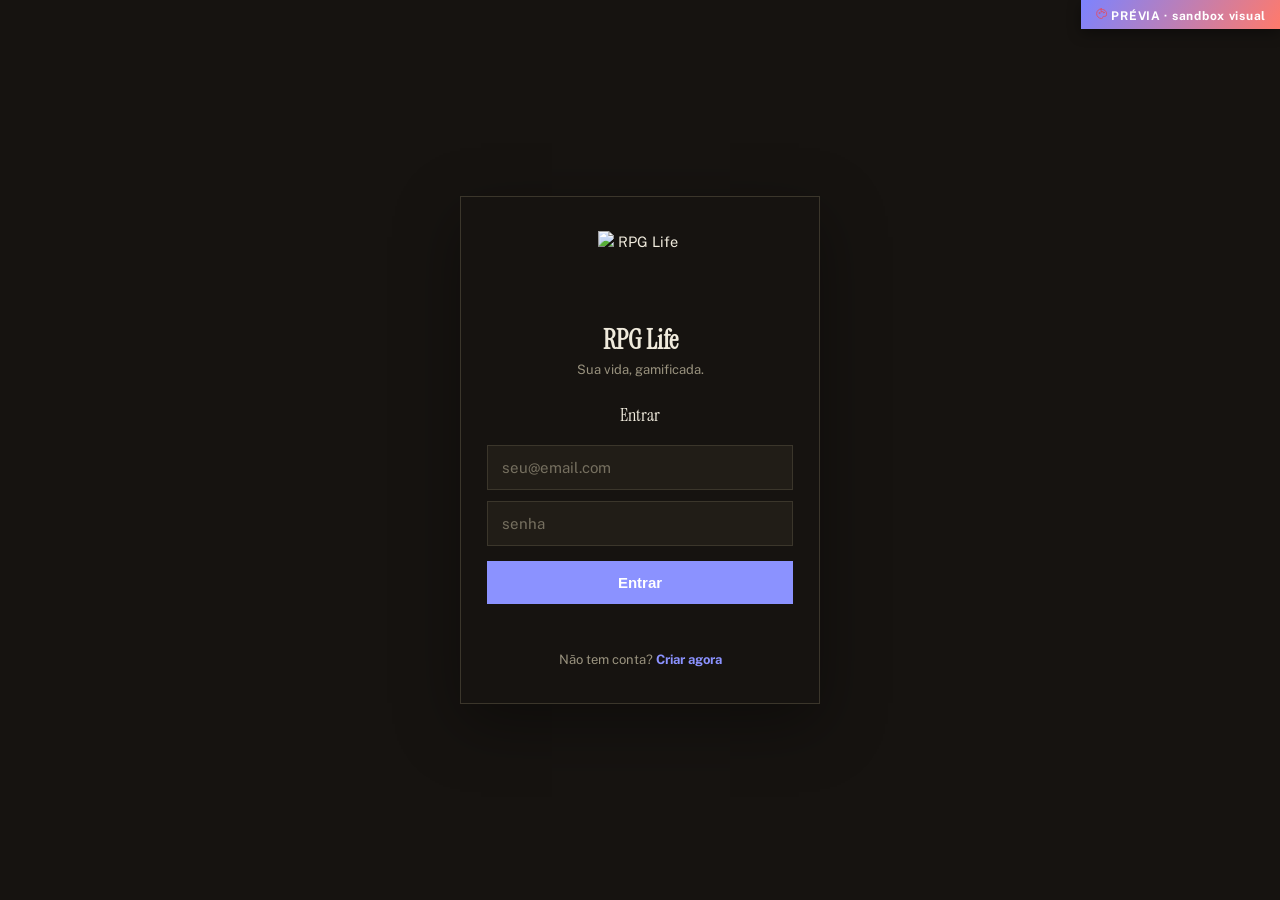
==== preview/index.html @ 913b71b0 "Logo: tela de login usa a logo da montanha; favicon transparente (sem quadrado fora do círculo); íco" ====
<!DOCTYPE html>
<html lang="pt-BR">
<head>
  <meta charset="UTF-8">
  <meta name="viewport" content="width=device-width, initial-scale=1.0, viewport-fit=cover">
  <title>RPG Life</title>
  <!-- PWA / instalável como app -->
  <link rel="manifest" href="manifest.json">
  <meta name="theme-color" content="#0A0F1C">
  <link rel="icon" type="image/png" href="icons/logo-circle.png?v=8">
  <link rel="apple-touch-icon" href="icons/icon-180.png?v=8">
  <meta name="apple-mobile-web-app-capable" content="yes">
  <meta name="mobile-web-app-capable" content="yes">
  <meta name="apple-mobile-web-app-status-bar-style" content="black-translucent">
  <meta name="apple-mobile-web-app-title" content="RPG Life">
  <!-- Google Identity Services (login p/ Google Calendar) -->
  <script src="https://accounts.google.com/gsi/client" async defer></script>
    <link rel="preconnect" href="https://fonts.googleapis.com">
  <link rel="preconnect" href="https://fonts.gstatic.com" crossorigin>
  <link href="https://fonts.googleapis.com/css2?family=Sora:wght@400;500;600;700;800&family=Public+Sans:wght@400;500;600;700;800&family=Space+Mono:wght@400;700&display=swap" rel="stylesheet">
  <script>try{var t=localStorage.getItem('rpg_theme');if(t!=='light')document.documentElement.setAttribute('data-theme','dark');}catch(e){document.documentElement.setAttribute('data-theme','dark');}</script>
  <style>
/* ============================================================
   RPG LIFE — visual system (CSS-only refresh, brand palette)
   Navy 1A2744 · Blue 42B2DD · Pink D95273 · Off-white F5F1E8
   ============================================================ */
:root {
  --bg: #F5F5FB;
  --surface: #FFFFFF;
  --surface2: #EEEFF7;
  --border: #E3E4EF;
  --border-soft: #EDEEF6;

  --primary: #6C63FF;
  --primary-l: #9089FF;
  --primary-d: #514BC4;
  --gold: #FF6F5E;
  --pink: #FF6F5E;
  --pink-l: #FF9184;
  --green: #12A98A;
  --red: #E5533F;
  --orange: #F0913E;
  --blue: #3AAEE0;

  --text: #1A1B29;
  --text-2: #1A1B2980;
  --muted: #7A7E92;
  --navy: #1A1B29;

  --sidebar-w: 232px;

  --r-sm: 12px;
  --r: 18px;
  --r-lg: 26px;
  --shadow-sm: 0 1px 2px rgba(20,22,45,.05), 0 2px 8px rgba(20,22,45,.06);
  --shadow-md: 0 10px 30px rgba(20,22,45,.10);
  --shadow-lg: 0 24px 60px rgba(20,22,45,.16);
  --ring: 0 0 0 3px rgba(108,99,255,.24);

  --grad-brand: linear-gradient(120deg, #7C83FF, #FF7A6B);
  --font-display: 'Sora', 'Segoe UI', sans-serif;
  --font-body: 'Public Sans', 'Segoe UI', system-ui, sans-serif;
  --font-mono: 'Space Mono', ui-monospace, monospace;
}

html[data-theme="dark"] {
  --bg: #0B0D14 !important;
  --surface: #13151F;
  --surface2: #1B1E2B;
  --border: #272B3A;
  --border-soft: #20232F;

  --primary: #7C83FF !important;
  --primary-l: #A2A7FF !important;
  --primary-d: #5B62E0;
  --gold: #FF7A6B !important;
  --pink: #FF7A6B;
  --pink-l: #FF9A8E;
  --green: #34D8B4;
  --red: #FF6B6B;
  --orange: #FFB454;
  --blue: #56C2F5;

  --text: #EAECF3;
  --muted: #8A90A6;
  --navy: #EAECF3;

  --shadow-sm: 0 1px 2px rgba(0,0,0,.4), 0 2px 8px rgba(0,0,0,.35);
  --shadow-md: 0 10px 30px rgba(0,0,0,.45);
  --shadow-lg: 0 24px 60px rgba(0,0,0,.6);
  --ring: 0 0 0 3px rgba(124,131,255,.35);
}

* { box-sizing: border-box; margin: 0; padding: 0; }

body {
  font-family: var(--font-body);
  background: var(--bg);
  color: var(--text);
  height: 100vh;
  overflow: hidden;
  font-size: 14px;
  line-height: 1.5;
  -webkit-font-smoothing: antialiased;
  text-rendering: optimizeLegibility;
  transition: background .3s ease, color .3s ease;
}

#app { display: flex; height: 100vh; }

h1,h2,h3,h4 { font-family: var(--font-display); letter-spacing: -.01em; }

/* ================= SIDEBAR ================= */
#sidebar {
  width: var(--sidebar-w);
  background: var(--surface);
  border-right: 1px solid var(--border);
  display: flex;
  flex-direction: column;
  flex-shrink: 0;
  overflow-y: auto;
  padding-top: 6px;
}

.nav-list { list-style: none; padding: 10px; flex: 1; }
.nav-list li {
  display: flex; align-items: center; gap: 11px;
  padding: 10px 13px;
  border-radius: var(--r-sm);
  cursor: pointer;
  font-size: 14px; font-weight: 500;
  color: var(--muted);
  transition: background .16s ease, color .16s ease, transform .16s ease;
  margin-bottom: 2px;
  position: relative;
}
.nav-list li span { font-size: 16px; width: 20px; text-align: center; filter: saturate(1.05); }
.nav-list li span svg { width: 19px; height: 19px; display: block; margin: 0 auto; }
.nav-list li:hover { background: var(--surface2); color: var(--text); transform: translateX(2px); }
.nav-list li.active {
  background: var(--navy); color: #F5F1E8; font-weight: 600;
  box-shadow: var(--shadow-sm);
}
html[data-theme="dark"] .nav-list li.active { background: linear-gradient(120deg, rgba(82,190,230,.22), rgba(232,106,140,.18)); color: #fff; }
.nav-list li.active::before {
  content: ''; position: absolute; left: -10px; top: 50%; transform: translateY(-50%);
  width: 3px; height: 20px; border-radius: 0 3px 3px 0; background: var(--primary);
}

.sidebar-footer { padding: 12px; display: flex; flex-direction: column; gap: 6px; }
.sidebar-footer button {
  width: 100%; padding: 10px;
  background: var(--surface2); border: 1px solid var(--border);
  border-radius: var(--r-sm); color: var(--muted);
  cursor: pointer; font-size: 13px; font-weight: 500; font-family: var(--font-body);
  transition: all .16s ease;
}
.sidebar-footer button:hover { color: var(--text); border-color: var(--primary); background: var(--surface); }
#btn-reset { margin-top: 0; }
#btn-reset:hover { color: var(--red); border-color: var(--red); }

/* ================= MAIN ================= */
#main-content { flex: 1; overflow-y: auto; padding: 30px 34px; }
@media (min-width: 1500px){ #main-content{ padding: 34px 48px; } }

.section { display: none; }
.section.active { display: block; animation: sectionIn .34s cubic-bezier(.22,1,.36,1); }
@keyframes sectionIn { from { opacity: 0; transform: translateY(10px); } to { opacity: 1; transform: none; } }

/* ================= CARDS ================= */
.card {
  background: var(--surface);
  border: 1px solid var(--border);
  border-radius: var(--r-lg);
  padding: 22px;
  margin-bottom: 16px;
  box-shadow: var(--shadow-sm);
}
.card-title {
  font-family: var(--font-mono);
  font-size: 11px; font-weight: 700;
  color: var(--muted);
  text-transform: uppercase; letter-spacing: .12em;
  margin-bottom: 14px;
}

/* ================= GRIDS ================= */
.grid-2 { display: grid; grid-template-columns: 1fr 1fr; gap: 16px; }
.grid-3 { display: grid; grid-template-columns: repeat(3,1fr); gap: 16px; }

.tier-road { display:flex; gap:10px; overflow-x:auto; padding-bottom:6px; }
.tier-node { flex:1; min-width:96px; text-align:center; padding:14px 8px; border-radius:16px; border:1.5px solid var(--border); background:var(--surface2); transition:all .2s ease; }
.tier-node.current { border-color:var(--pink); background:linear-gradient(180deg,var(--surface),rgba(217,82,115,.08)); box-shadow:0 6px 18px rgba(217,82,115,.2); transform: translateY(-2px); }
.tier-node.locked { opacity:.55; }
.tier-av { position:relative; display:flex; justify-content:center; }
.tier-node.locked .tier-av svg { filter:grayscale(.7) brightness(.96); }
.tier-lock { position:absolute; inset:0; display:flex; align-items:center; justify-content:center; font-size:20px; }
.tier-nm { font-family:var(--font-display); font-weight:700; font-size:12px; color:var(--navy); margin-top:5px; }
.tier-lv { font-size:11px; color:var(--muted); margin-top:2px; }
.tier-node.current .tier-lv { color:var(--pink); font-weight:700; }

.dash-today { display:grid; grid-template-columns:repeat(3,1fr); gap:16px; }
.dash-day-card { margin:0; display:flex; flex-direction:column; }
.dash-day-head { display:flex; align-items:center; justify-content:space-between; font-family:var(--font-display); font-weight:700; font-size:14px; color:var(--navy); margin-bottom:12px; }
.dash-day-head .btn { padding:3px 9px; font-size:11px; }
.dash-line { display:flex; align-items:center; gap:9px; padding:9px 11px; border-radius:var(--r-sm); background:var(--surface2); margin-bottom:6px; font-size:13px; transition: background .15s ease, transform .12s ease; }
.dash-line:hover { transform: translateX(2px); }
.dash-line-time { font-family:var(--font-mono); font-size:11px; font-weight:700; color:var(--primary); min-width:38px; }
.dash-line-name { flex:1; color:var(--text); overflow:hidden; text-overflow:ellipsis; white-space:nowrap; }
.dash-line-val { font-family:var(--font-mono); font-weight:700; color:var(--red); font-size:12px; }
.dash-chk { cursor:pointer; }
.dash-chk.done .dash-line-name { text-decoration:line-through; color:var(--muted); }
.dash-chk-box { width:18px; height:18px; border-radius:6px; border:2px solid var(--border); flex-shrink:0; display:flex; align-items:center; justify-content:center; font-size:10px; color:#fff; transition: all .16s ease; }
.dash-chk.done .dash-chk-box { background:var(--green); border-color:var(--green); }
.dash-empty { color:var(--muted); font-size:12px; padding:8px 4px; }

/* ================= BUTTONS ================= */
.btn {
  padding: 9px 17px; border-radius: var(--r-sm); border: none; cursor: pointer;
  font-size: 14px; font-weight: 600; font-family: var(--font-body);
  white-space: nowrap;
  transition: transform .12s ease, box-shadow .16s ease, background .16s ease, filter .16s ease;
}
.section-header h1 { line-height: 1.15; }
.section-header > *:last-child { flex-shrink: 0; }
.btn:active { transform: translateY(1px) scale(.985); }
.btn-primary { background: var(--primary); color: #fff; box-shadow: 0 4px 12px rgba(66,178,221,.28); }
.btn-primary:hover { background: var(--primary-d); box-shadow: 0 6px 16px rgba(66,178,221,.36); }
.btn-gold { background: var(--pink); color: #fff; box-shadow: 0 4px 12px rgba(217,82,115,.28); }
.btn-gold:hover { filter: brightness(1.05); }
.btn-sm { padding: 6px 11px; font-size: 12px; }
.btn-ghost { background: transparent; border: 1px solid var(--border); color: var(--text); }
.btn-ghost:hover { border-color: var(--primary); color: var(--primary); background: var(--surface2); }

/* ================= INPUTS ================= */
input, textarea, select {
  background: var(--surface2); border: 1px solid var(--border); border-radius: var(--r-sm);
  color: var(--text); padding: 9px 13px; font-size: 14px; font-family: var(--font-body);
  outline: none; transition: border-color .16s ease, box-shadow .16s ease, background .16s ease; width: 100%;
}
input:focus, textarea:focus, select:focus { border-color: var(--primary); box-shadow: var(--ring); background: var(--surface); }
input::placeholder, textarea::placeholder { color: var(--muted); opacity: .7; }
textarea { resize: vertical; min-height: 80px; line-height: 1.6; }
label { font-size: 13px; color: var(--muted); display: block; margin-bottom: 5px; font-weight: 500; }
.form-group { margin-bottom: 15px; }
.form-row { display: flex; gap: 10px; }
.form-row > * { flex: 1; }

/* ================= MODAL ================= */
#modal-overlay { position: fixed; inset: 0; background: rgba(16,24,40,.55); backdrop-filter: blur(4px); display: flex; align-items: center; justify-content: center; z-index: 100; animation: fadeIn .18s ease; }
@keyframes fadeIn { from { opacity: 0; } to { opacity: 1; } }
#modal-overlay.hidden { display: none; }
#modal-box {
  background: var(--surface); border: 1px solid var(--border); border-radius: 20px;
  padding: 30px; min-width: 420px; max-width: 620px; width: 90%; max-height: 85vh;
  overflow-y: auto; position: relative; box-shadow: var(--shadow-lg);
  animation: modalIn .26s cubic-bezier(.22,1,.36,1);
}
@keyframes modalIn { from { opacity: 0; transform: translateY(14px) scale(.98); } to { opacity: 1; transform: none; } }
.modal-close { position: absolute; top: 16px; right: 16px; background: var(--surface2); border: none; color: var(--muted); width: 30px; height: 30px; border-radius: 50%; cursor: pointer; font-size: 14px; transition: all .16s ease; }
.modal-close:hover { color: var(--text); background: var(--border); }
.modal-title { font-family: var(--font-display); font-size: 19px; font-weight: 800; margin-bottom: 20px; }
.ev-title-input { font-size: 20px !important; font-weight: 700; padding: 8px 4px !important; border: none !important; border-bottom: 2px solid var(--border) !important; border-radius: 0 !important; background: transparent !important; box-shadow: none !important; }
.ev-title-input:focus { border-bottom-color: var(--primary) !important; outline: none; }
.ev-check { display: flex; align-items: center; gap: 8px; font-size: 14px; color: var(--text); margin: 4px 0 14px; cursor: pointer; }
.ev-check input { width: 16px; height: 16px; cursor: pointer; }

/* ================= BADGES ================= */
.badge { display: inline-block; padding: 3px 9px; border-radius: 100px; font-size: 11px; font-weight: 700; letter-spacing: .01em; }
.chip { padding: 5px 12px; border-radius: 100px; font-size: 12px; font-weight: 600; border: 1px solid var(--border); background: var(--surface); color: var(--muted); cursor: pointer; transition: all .12s; }
.chip:hover { border-color: var(--primary); color: var(--text); }
.chip-on { background: var(--primary); border-color: var(--primary); color: #fff; }
.badge-purple { background: rgba(66,178,221,.16); color: var(--primary-d); }
.badge-gold { background: rgba(217,82,115,.16); color: var(--pink); }
.badge-green { background: rgba(30,158,115,.16); color: var(--green); }
.badge-red { background: rgba(219,86,72,.16); color: var(--red); }
.badge-blue { background: rgba(66,178,221,.16); color: var(--primary-d); }
.badge-pink { background: rgba(217,82,115,.16); color: var(--pink); }
.badge-orange { background: rgba(224,138,60,.18); color: var(--orange); }

/* ================= TOAST / LEVEL UP ================= */
#xp-toast { position: fixed; bottom: 24px; right: 24px; background: var(--navy); border: 1px solid var(--pink); border-radius: 12px; padding: 13px 20px; color: #F5F1E8; font-family: var(--font-mono); font-weight: 700; font-size: 15px; z-index: 200; box-shadow: var(--shadow-lg); animation: slideIn .32s cubic-bezier(.22,1,.36,1); }
#xp-toast.hidden { display: none; }
@keyframes slideIn { from { transform: translateX(60px); opacity: 0; } to { transform: none; opacity: 1; } }

#levelup-overlay { position: fixed; inset: 0; background: rgba(16,24,40,.8); backdrop-filter: blur(6px); display: flex; align-items: center; justify-content: center; z-index: 300; animation: fadeIn .2s ease; }
#levelup-overlay.hidden { display: none; }
.levelup-card { text-align: center; padding: 46px; background: linear-gradient(150deg, var(--surface), rgba(217,82,115,.1)); border: 2px solid var(--pink); border-radius: 24px; box-shadow: var(--shadow-lg); animation: modalIn .3s cubic-bezier(.22,1,.36,1); }
.levelup-emoji { font-size: 64px; margin-bottom: 12px; animation: pulse 1s infinite; }
.levelup-title { font-family: var(--font-display); font-size: 34px; font-weight: 900; color: var(--pink); letter-spacing: .08em; }
#levelup-msg { color: var(--muted); margin: 12px 0 26px; }
.levelup-card button { padding: 11px 22px; border-radius: var(--r-sm); border: none; background: var(--navy); color: #F5F1E8; font-weight: 700; font-family: var(--font-body); cursor: pointer; font-size: 14px; transition: transform .12s ease; }
.levelup-card button:active { transform: scale(.97); }
@keyframes pulse { 0%,100% { transform: scale(1); } 50% { transform: scale(1.1); } }

/* ================= SECTION HEADER / EMPTY / MISC ================= */
.section-header { display: flex; align-items: center; justify-content: space-between; margin-bottom: 22px; gap: 12px; }
.section-header h1 { font-family: var(--font-display); font-size: 24px; font-weight: 800; }
.section-header h1 span { margin-right: 8px; }

.empty-state { text-align: center; padding: 48px 20px; color: var(--muted); }
.empty-state .empty-icon { font-size: 42px; margin-bottom: 12px; opacity: .8; }

::-webkit-scrollbar { width: 0 !important; height: 0 !important; background: transparent; }
::-webkit-scrollbar-thumb { background: transparent; }
* { scrollbar-width: none; -ms-overflow-style: none; }

.tag { display: inline-block; padding: 3px 9px; background: var(--surface2); border: 1px solid var(--border); border-radius: 100px; font-size: 11px; color: var(--muted); cursor: pointer; margin: 2px; transition: all .15s ease; }
.tag:hover { border-color: var(--primary); color: var(--primary); }

.dot { width: 8px; height: 8px; border-radius: 50%; display: inline-block; }
.dot-high { background: var(--red); }
.dot-med  { background: var(--orange); }
.dot-low  { background: var(--green); }

.page-title { font-family: var(--font-display); font-size: 26px; font-weight: 900; background: var(--grad-brand); -webkit-background-clip: text; background-clip: text; -webkit-text-fill-color: transparent; margin-bottom: 6px; letter-spacing: -.02em; }
.page-subtitle { color: var(--muted); font-size: 14px; margin-bottom: 26px; }

/* ================= CHARACTER — SIDEBAR MINI ================= */
#char-mini { padding: 18px 14px; border-bottom: 1px solid var(--border); }
.char-avatar { width: 56px; height: 56px; border-radius: 50%; background: var(--grad-brand); display: flex; align-items: center; justify-content: center; font-size: 28px; margin: 0 auto 8px; border: 2px solid var(--pink); box-shadow: 0 0 18px rgba(217,82,115,.3); }
.char-name { font-family: var(--font-display); font-weight: 700; font-size: 13px; text-align: center; white-space: nowrap; overflow: hidden; text-overflow: ellipsis; }
.char-class-badge { text-align: center; font-size: 11px; color: var(--pink); margin: 2px 0 9px; font-weight: 600; }
.char-xp-bar-wrap { background: var(--surface2); border-radius: 100px; height: 6px; margin-bottom: 4px; overflow: hidden; }
.char-xp-bar { height: 100%; background: var(--grad-brand); border-radius: 100px; transition: width .6s cubic-bezier(.22,1,.36,1); }
.char-xp-text { font-family: var(--font-mono); font-size: 10px; color: var(--muted); text-align: center; }

/* ================= CHARACTER PAGE ================= */
.char-page { background: linear-gradient(135deg, var(--surface), rgba(66,178,221,.09)); border: 1px solid var(--border); border-radius: 20px; padding: 26px; display: flex; gap: 26px; align-items: flex-start; margin-bottom: 16px; box-shadow: var(--shadow-sm); }
.char-left { flex-shrink: 0; text-align: center; }
.char-big-avatar { width: 96px; height: 96px; border-radius: 50%; background: var(--grad-brand); display: flex; align-items: center; justify-content: center; font-size: 52px; margin: 0 auto 10px; border: 3px solid var(--pink); box-shadow: 0 0 32px rgba(217,82,115,.36); animation: glow 3.4s ease-in-out infinite; }
@keyframes glow { 0%,100% { box-shadow: 0 0 22px rgba(217,82,115,.34); } 50% { box-shadow: 0 0 40px rgba(217,82,115,.6); } }
.char-level-badge { display: inline-block; background: var(--pink); color: #fff; font-family: var(--font-display); font-weight: 900; font-size: 13px; padding: 3px 12px; border-radius: 100px; margin-bottom: 4px; }
.char-class-name { font-family: var(--font-display); font-size: 18px; font-weight: 700; color: var(--primary-d); }
.char-title-text { color: var(--muted); font-size: 13px; }
.char-right { flex: 1; }
.char-name-input { font-family: var(--font-display); font-size: 21px; font-weight: 800; background: transparent; border: none; border-bottom: 1px solid var(--border); border-radius: 0; color: var(--text); padding: 2px 0; margin-bottom: 12px; width: 100%; box-shadow: none !important; }
.char-name-input:focus { border-bottom-color: var(--primary); }
.char-total-xp { font-family: var(--font-mono); font-size: 12px; color: var(--muted); margin-bottom: 12px; }
.char-total-xp b { color: var(--pink); }
.xp-progress-wrap { margin-bottom: 16px; }
.xp-progress-label { display: flex; justify-content: space-between; font-family: var(--font-mono); font-size: 12px; color: var(--muted); margin-bottom: 5px; }
.xp-bar-outer { background: var(--surface2); border-radius: 100px; height: 11px; overflow: hidden; }
.xp-bar-inner { height: 100%; background: var(--grad-brand); border-radius: 100px; transition: width .6s cubic-bezier(.22,1,.36,1); position: relative; }

/* ================= ATTRIBUTES ================= */
.attrs-grid { display: grid; grid-template-columns: 1fr 1fr; gap: 12px; }
.attr-row { display: flex; align-items: center; gap: 9px; }
.attr-icon { font-size: 18px; flex-shrink: 0; }
.attr-info { flex: 1; }
.attr-name { font-size: 11px; color: var(--muted); }
.attr-level { font-family: var(--font-display); font-size: 13px; font-weight: 700; }
.attr-bar-outer { background: var(--surface2); border-radius: 100px; height: 5px; margin-top: 3px; overflow: hidden; }
.attr-bar-inner { height: 100%; border-radius: 100px; transition: width .6s cubic-bezier(.22,1,.36,1); }

/* ================= ACHIEVEMENTS ================= */
.achievements-grid { display: flex; flex-wrap: wrap; gap: 10px; }
.achievement { background: var(--surface2); border: 1px solid var(--border); border-radius: 12px; padding: 10px 14px; text-align: center; min-width: 82px; transition: transform .16s ease; }
.achievement.earned { border-color: var(--pink); background: linear-gradient(180deg, var(--surface), rgba(217,82,115,.07)); }
.achievement.earned:hover { transform: translateY(-3px); }
.achievement .ach-icon { font-size: 26px; }
.achievement .ach-name { font-size: 11px; color: var(--muted); margin-top: 5px; }
.achievement.earned .ach-name { color: var(--pink); font-weight: 600; }
.achievement.locked { opacity: .4; filter: grayscale(1); }

/* ================= STREAK ================= */
.streak-card { display: flex; align-items: center; gap: 13px; padding: 13px 17px; background: linear-gradient(120deg, rgba(217,82,115,.1), rgba(66,178,221,.08)); border: 1px solid rgba(217,82,115,.28); border-radius: 12px; margin-bottom: 13px; }
.streak-fire { font-size: 28px; animation: flame 1.8s ease-in-out infinite; }
@keyframes flame { 0%,100% { transform: scale(1) rotate(-2deg); } 50% { transform: scale(1.12) rotate(2deg); } }
.streak-count { font-family: var(--font-display); font-size: 24px; font-weight: 900; color: var(--pink); }
.streak-label { font-size: 12px; color: var(--muted); }

/* ================= TASK ITEM ================= */
.task-item { display: flex; align-items: center; gap: 11px; padding: 11px 15px; background: var(--surface2); border: 1px solid var(--border); border-radius: 12px; margin-bottom: 8px; transition: border-color .16s ease, transform .12s ease, box-shadow .16s ease; cursor: default; }
.task-item:hover { border-color: var(--primary); transform: translateX(2px); box-shadow: var(--shadow-sm); }
.task-item.done { opacity: .55; }
.task-item.done .task-name { text-decoration: line-through; color: var(--muted); }
.task-check { width: 21px; height: 21px; border-radius: 50%; border: 2px solid var(--border); cursor: pointer; flex-shrink: 0; display: flex; align-items: center; justify-content: center; transition: all .16s ease; font-size: 12px; }
.task-check:hover { border-color: var(--primary); transform: scale(1.1); }
.task-item.done .task-check { background: var(--green); border-color: var(--green); color: #fff; }
.task-name { flex: 1; font-size: 14px; }
.task-xp { font-family: var(--font-mono); font-size: 12px; font-weight: 700; color: var(--pink); }
.task-attr { font-size: 16px; }
.task-delete { background: none; border: none; color: var(--muted); cursor: pointer; font-size: 14px; opacity: 0; transition: opacity .16s ease, color .16s ease; }
.task-item:hover .task-delete { opacity: 1; }
.shop-item .task-delete { opacity: .55; }
.shop-item:hover .task-delete { opacity: 1; }
.task-delete:hover { color: var(--red); }

/* ================= CALENDAR ================= */
.calendar-grid { display:grid; grid-template-columns:repeat(7,1fr); gap:5px; margin-top:10px; }
.cal-header { font-family:var(--font-mono); font-size:10px; font-weight:700; letter-spacing:.06em; color:var(--muted); text-align:center; padding:4px; text-transform:uppercase; }
.cal-day { aspect-ratio:1; border-radius:10px; display:flex; flex-direction:column; align-items:center; justify-content:center; cursor:pointer; font-size:13px; background:var(--surface2); transition:all .15s ease; position:relative; }
.cal-day:hover { background:var(--border); transform: translateY(-1px); }
.cal-day.today { background:var(--primary); color:#fff; font-weight:700; box-shadow:0 4px 12px rgba(66,178,221,.32); }
.cal-day.other-month { opacity:.32; }
.cal-day.has-event::after { content:''; position:absolute; bottom:5px; width:5px; height:5px; border-radius:50%; background:var(--pink); }
.cal-day.selected { box-shadow: inset 0 0 0 2px var(--pink); }
.cal-nav { display:flex; align-items:center; justify-content:space-between; margin-bottom:14px; }
.cal-nav button { background:var(--surface2); border:1px solid var(--border); color:var(--text); border-radius:var(--r-sm); padding:5px 13px; cursor:pointer; transition:all .15s ease; }
.cal-nav button:hover { border-color:var(--primary); color:var(--primary); }
.event-item { display:flex; align-items:center; gap:10px; padding:9px 13px; background:var(--surface2); border-radius:var(--r-sm); margin-bottom:6px; border-left:3px solid var(--primary); transition: transform .12s ease; }
.event-item:hover { transform: translateX(2px); }
.event-time { font-family:var(--font-mono); font-size:12px; color:var(--muted); min-width:52px; }
.event-delete { background:none; border:none; color:var(--muted); cursor:pointer; margin-left:auto; transition:color .15s ease; }
.event-delete:hover { color:var(--red); }

/* ================= NOTES DUAL PANEL ================= */
.notes-topbar { display:flex; align-items:center; gap:10px; margin-bottom:16px; }
.notes-topbar-label { color:var(--muted); font-size:13px; font-weight:600; flex-shrink:0; }
.notes-date-select { flex:1; max-width:360px; padding:12px 15px; background:var(--surface); border:1px solid var(--border); border-radius:12px; color:var(--text); font-size:15px; font-weight:600; cursor:pointer; }
.notes-date-select:focus { outline:none; border-color:var(--primary); box-shadow:var(--ring); }
.notes-date-del-btn { flex-shrink:0; width:46px; height:46px; background:var(--surface); border:1px solid var(--border); border-radius:12px; color:var(--muted); cursor:pointer; font-size:16px; transition:all .15s ease; }
.notes-date-del-btn:hover { color:var(--red); border-color:var(--red); }
.notes-date-input { width:auto; min-width:150px; padding:9px 12px; background:var(--surface); border:1px solid var(--border); border-radius:10px; color:var(--text); font-size:14px; font-weight:600; cursor:pointer; }
.notes-date-input:focus { outline:none; border-color:var(--primary); box-shadow:var(--ring); }
.notes-cal { margin-bottom:16px; max-width:340px; padding:14px 16px; }
.ncal-head { display:flex; align-items:center; gap:10px; margin-bottom:10px; font-family:var(--font-display); font-weight:700; font-size:14px; }
.ncal-nav { background:var(--surface2); border:1px solid var(--border); border-radius:8px; width:28px; height:28px; color:var(--text); cursor:pointer; font-size:16px; line-height:1; transition:all .15s ease; }
.ncal-nav:hover { border-color:var(--primary); color:var(--primary); }
.ncal-grid { display:grid; grid-template-columns:repeat(7,1fr); gap:3px; }
.ncal-w { text-align:center; font-family:var(--font-mono); font-size:10px; color:var(--muted); font-weight:700; padding-bottom:3px; }
.ncal-day { position:relative; aspect-ratio:1; display:flex; align-items:center; justify-content:center; font-size:12px; border-radius:8px; cursor:pointer; color:var(--text); transition:all .12s ease; }
.ncal-day:hover:not(.empty) { background:var(--surface2); }
.ncal-day.empty { cursor:default; }
.ncal-day.today { box-shadow:inset 0 0 0 1.5px var(--pink); }
.ncal-day.active { background:var(--primary); color:#fff; font-weight:700; }
.ncal-dot { position:absolute; bottom:3px; left:50%; transform:translateX(-50%); width:4px; height:4px; border-radius:50%; background:var(--primary); }
.ncal-day.active .ncal-dot { background:#fff; }
.ncal-day.alldone .ncal-dot { background:var(--green); }
.notes-right { display:grid; grid-template-columns:1fr 1fr; gap:16px; min-height:calc(100vh - 230px); }
.notes-panel { display:flex; flex-direction:column; overflow:hidden; }
#notes-checklist-panel { max-height:560px; overflow-y:auto; }
.note-date-item { padding:9px 13px; border-radius:var(--r-sm); cursor:pointer; font-size:13px; color:var(--muted); transition:all .15s ease; margin-bottom:4px; border-left:3px solid transparent; position:relative; }
.note-date-item:hover { background:var(--surface2); color:var(--text); }
.note-date-item.active { border-left-color:var(--primary); background:var(--surface2); color:var(--text); }
.note-date-item.has-content { border-left-color:var(--pink); }
.note-preview { font-size:11px; color:var(--muted); overflow:hidden; white-space:nowrap; text-overflow:ellipsis; }
.note-mood { display:flex; gap:5px; }
.mood-btn { font-size:18px; background:none; border:2px solid transparent; border-radius:8px; cursor:pointer; padding:3px; transition:all .16s ease; }
.mood-btn:hover { transform: scale(1.15); }
.mood-btn.selected { border-color:var(--pink); background:rgba(217,82,115,.1); }
.note-toolbar { display:flex; gap:5px; margin-bottom:8px; flex-wrap:wrap; }
.note-toolbar button { background:var(--surface2); border:1px solid var(--border); color:var(--muted); border-radius:7px; padding:4px 9px; font-size:12px; cursor:pointer; transition:all .15s ease; }
.note-toolbar button:hover { color:var(--text); border-color:var(--primary); }
.note-size-select { background:var(--surface2); border:1px solid var(--border); color:var(--text); border-radius:7px; padding:5px 6px 5px 9px; font-size:13px; font-family:var(--font-body); cursor:pointer; width:52px; outline:none; transition:border-color .15s ease; }
.note-size-select:hover, .note-size-select:focus { border-color:var(--primary); }
.note-textarea { flex:1; font-family:var(--font-body); font-size:15px; line-height:1.7; min-height:280px; }
.note-rich { flex:1; font-family:var(--font-body); font-size:15px; line-height:1.4; min-height:60vh; overflow-y:auto; padding:12px 14px; border:1px solid var(--border); border-radius:12px; background:var(--surface2); color:var(--text); outline:none; transition:border-color .15s ease; white-space:pre-wrap; }
.note-rich:focus { border-color:var(--primary); }
.note-rich:empty:before { content: attr(data-placeholder); color: var(--muted); pointer-events:none; }
.note-rich div { line-height:1.4; }
.note-rich ul, .note-rich ol { margin:3px 0; padding-left:24px; }
.note-rich li { margin:1px 0; line-height:1.4; }
.note-hilite-sw { width:20px; height:20px; padding:0 !important; border-radius:5px !important; border:1px solid var(--border) !important; cursor:pointer; }
.note-hilite-sw.clear { background:var(--surface2); position:relative; }
.note-hilite-sw.clear:before { content:"⦸"; font-size:13px; color:var(--muted); position:absolute; inset:0; display:flex; align-items:center; justify-content:center; }
.note-chk { display:flex; align-items:flex-start; gap:8px; margin:3px 0; }
.note-chk-box { flex:none; width:19px; height:19px; margin-top:2px; border:2px solid var(--muted); border-radius:50%; cursor:pointer; display:inline-flex; align-items:center; justify-content:center; font-size:12px; line-height:1; color:#fff; -webkit-user-select:none; user-select:none; transition:all .14s ease; }
.note-chk-box:hover { border-color:var(--green); }
.note-chk-t { flex:1; min-width:0; }
.note-chk[data-done="1"] > .note-chk-box { background:var(--green); border-color:var(--green); }
.note-chk[data-done="1"] > .note-chk-box:after { content:"✓"; }
.note-chk[data-done="1"] > .note-chk-t { text-decoration:line-through; color:var(--muted); }
#sel-toolbar { position:fixed; z-index:600; display:none; align-items:center; gap:3px; padding:5px 7px; border-radius:12px; background:color-mix(in srgb, var(--surface) 78%, transparent); -webkit-backdrop-filter:blur(12px); backdrop-filter:blur(12px); border:1px solid var(--border); box-shadow:0 10px 30px rgba(0,0,0,.24); animation:selbarIn .12s ease; }
#sel-toolbar.show { display:flex; }
@keyframes selbarIn { from { opacity:0; transform:translateY(4px); } to { opacity:1; transform:none; } }
#sel-toolbar button { background:transparent; border:none; color:var(--text); cursor:pointer; border-radius:7px; padding:4px 8px; font-family:var(--font-body); line-height:1; display:inline-flex; align-items:center; justify-content:center; transition:background .12s ease; }
#sel-toolbar button:hover { background:var(--surface2); }
#sel-toolbar .sel-sep { width:1px; height:20px; background:var(--border); margin:0 3px; flex:none; }
#sel-toolbar .sel-sw { width:19px; height:19px; padding:0; border-radius:5px; border:1px solid rgba(0,0,0,.18); }
#sel-toolbar .sel-sw.clear { background:var(--surface2); font-size:12px; color:var(--muted); }

/* ================= CHECKLIST ================= */
.checklist-item { display:flex; align-items:center; gap:9px; padding:9px 11px; border-radius:4px; margin-bottom:5px; background:var(--surface2); transition:all .15s ease; }
.checklist-item:hover { transform: translateX(2px); }
.checklist-item.done { opacity:.6; }
.checklist-item.done .checklist-text { text-decoration:line-through; color:var(--muted); }
.checklist-check { width:21px; height:21px; border-radius:50%; border:2px solid var(--border); cursor:pointer; flex-shrink:0; display:flex; align-items:center; justify-content:center; font-size:12px; transition:all .16s ease; }
.checklist-check:hover { border-color:var(--green); transform:scale(1.1); }
.checklist-check.done { background:var(--green); border-color:var(--green); color:#fff; }
.checklist-text { flex:1; font-size:14px; min-width:0; overflow:hidden; }
.cl-line { display:flex; align-items:center; gap:5px; min-width:0; }
.cl-chev { flex:none; display:inline-block; transition:transform .15s ease; font-size:15px; line-height:1; color:var(--muted); font-weight:700; }
.cl-chev.open { transform:rotate(90deg); }
.cl-title { white-space:nowrap; overflow:hidden; text-overflow:ellipsis; min-width:0; }
.cl-desc { font-size:12px; color:var(--muted); margin-top:2px; white-space:nowrap; overflow:hidden; text-overflow:ellipsis; }
.cl-size { flex:none; font-family:var(--font-mono); font-size:9px; font-weight:700; padding:1px 6px; border-radius:100px; color:#fff; letter-spacing:.03em; }
.sz-group { display:flex; gap:6px; flex-wrap:wrap; }
.sz-opt { padding:7px 12px; border-radius:10px; border:1px solid var(--border); background:var(--surface2); color:var(--text); cursor:pointer; font-size:12.5px; transition:all .12s ease; }
.sz-opt.on { border-color:var(--szc, var(--primary)); background:color-mix(in srgb, var(--szc, var(--primary)) 15%, var(--surface2)); font-weight:700; }
.sz-opt b { font-family:var(--font-mono); font-size:10px; color:var(--muted); margin-left:2px; }
.checklist-subs { margin:0 0 6px 34px; display:flex; flex-direction:column; gap:3px; }
.checklist-sub { display:flex; align-items:center; gap:8px; font-size:13px; }
.checklist-sub-box { flex:none; width:16px; height:16px; border:2px solid var(--border); border-radius:50%; cursor:pointer; display:flex; align-items:center; justify-content:center; color:#fff; font-size:10px; line-height:1; transition:all .14s ease; }
.checklist-sub-box:hover { border-color:var(--green); }
.checklist-sub-box.done { background:var(--green); border-color:var(--green); }
.checklist-sub.done .checklist-sub-txt { text-decoration:line-through; color:var(--muted); }
.checklist-del { background:none; border:none; color:var(--muted); cursor:pointer; opacity:.5; transition:opacity .15s ease, color .15s ease; }
.checklist-item:hover .checklist-del { opacity:1; }
.checklist-del:hover { color:var(--red); opacity:1; }
.checklist-due-btn { background:none; border:none; color:var(--muted); cursor:pointer; opacity:.4; transition:all .15s ease; font-size:13px; flex-shrink:0; }
.checklist-item:hover .checklist-due-btn { opacity:1; }
.checklist-due-btn:hover { color:var(--pink); opacity:1; }
.checklist-item.priority, .checklist-item.mission { --prio:#E0952B; background:linear-gradient(90deg, rgba(224,149,43,.15), rgba(224,149,43,.03) 70%); border-left:3px solid var(--prio); }
.checklist-item.priority .checklist-text, .checklist-item.mission .checklist-text { font-weight:600; }
.checklist-item.priority .checklist-check, .checklist-item.mission .checklist-check { border-color:var(--prio); }
.checklist-item.priority .checklist-check.done, .checklist-item.mission .checklist-check.done { background:var(--prio); border-color:var(--prio); color:#fff; }
.checklist-item.priority .checklist-check:hover, .checklist-item.mission .checklist-check:hover { border-color:var(--prio); box-shadow:0 0 0 3px rgba(224,149,43,.18); }
.checklist-item.priority.done, .checklist-item.mission.done { opacity:.62; }
.checklist-prio-label { --prio:#E0952B; font-family:var(--font-mono); font-size:10px; letter-spacing:.09em; text-transform:uppercase; color:var(--prio); font-weight:700; margin:2px 0 7px; display:flex; align-items:center; gap:6px; }
.checklist-prio-xp { font-family:var(--font-mono); font-size:10px; color:#E0952B; white-space:nowrap; flex-shrink:0; }
.note-date-del { position:absolute; top:6px; right:6px; background:none; border:none; color:var(--muted); cursor:pointer; font-size:12px; opacity:.5; }
.note-date-del:hover { color:var(--red); opacity:1; }
.checklist-add { display:flex; gap:6px; margin-top:8px; flex-wrap:wrap; }
.checklist-add #check-input { flex:1; min-width:140px; }
.checklist-add #check-due { width:180px; flex-shrink:0; }

/* ================= OBJETIVOS ================= */
.journey-board { display:flex; gap:16px; overflow-x:auto; padding-bottom:12px; align-items:flex-start; }
.journey-col { flex-shrink:0; width:262px; background:var(--surface2); border-radius:var(--r-lg); padding:11px; transition:background .15s ease; min-height:280px; display:flex; flex-direction:column; }
.journey-col.drag-over { background:color-mix(in srgb, var(--primary) 14%, var(--surface2)); outline:2px dashed var(--primary); outline-offset:-3px; }
.journey-col .obj-quickadd { margin-top:auto; }
.journey-col-head { margin:-11px -11px 11px; padding:12px 14px; border-radius:var(--r-lg) var(--r-lg) 0 0; }
.journey-col-headtitle { font-family:var(--font-display); font-size:13px; font-weight:700; display:flex; align-items:center; gap:7px; }
.objective-card { cursor:grab; touch-action:none; -webkit-user-select:none; user-select:none; }
.objective-card.obj-dragging { opacity:.35; }
.obj-drag-ghost { position:fixed; top:0; left:0; margin:0 !important; z-index:700; pointer-events:none; opacity:.92; box-shadow:0 14px 34px rgba(0,0,0,.32); transition:none !important; will-change:transform; }
.obj-drag-ghost:hover { transform:none; }
.objective-card:active { cursor:grabbing; }
.journey-col-title { font-family:var(--font-mono); font-size:11px; font-weight:700; color:var(--muted); text-transform:uppercase; letter-spacing:.08em; margin-bottom:13px; display:flex; align-items:center; gap:6px; }
.objective-card { background:var(--surface); border:1px solid var(--border); border-radius:12px; padding:13px; margin-bottom:9px; cursor:pointer; transition:all .18s ease; box-shadow:var(--shadow-sm); }
.objective-card:hover { border-color:var(--primary); transform:translateY(-3px); box-shadow:var(--shadow-md); }
.obj-title { font-size:14px; font-weight:600; margin-bottom:8px; }
.obj-progress-bar { background:var(--surface2); border-radius:100px; height:5px; overflow:hidden; }
.obj-progress-fill { height:100%; border-radius:100px; background:var(--grad-brand); transition:width .5s cubic-bezier(.22,1,.36,1); }
.obj-stats { display:flex; justify-content:space-between; font-family:var(--font-mono); font-size:11px; color:var(--muted); margin-top:7px; }
.milestone-item { display:flex; align-items:center; gap:7px; padding:5px 0; font-size:12px; color:var(--muted); border-bottom:1px solid var(--border-soft); }
.milestone-item:last-child { border-bottom:none; }
.milestone-check { width:15px; height:15px; border-radius:50%; border:1.5px solid var(--border); cursor:pointer; flex-shrink:0; display:flex; align-items:center; justify-content:center; font-size:9px; transition:all .15s ease; }
.milestone-check.done { background:var(--green); border-color:var(--green); color:#fff; }

/* ================= KNOWLEDGE / INSIGHTS ================= */
.knowledge-layout { display:grid; grid-template-columns:246px 1fr; gap:18px; height:calc(100vh - 120px); }
.knowledge-sidebar { overflow-y:auto; }
.knowledge-note-item { padding:9px 13px; border-radius:var(--r-sm); cursor:pointer; font-size:13px; transition:all .15s ease; margin-bottom:4px; border-left:3px solid transparent; }
.knowledge-note-item:hover { background:var(--surface2); }
.knowledge-note-item.active { background:var(--surface2); border-left-color:var(--primary); }
.knowledge-note-item .kn-title { font-weight:600; }
.knowledge-note-item .kn-tags { font-size:11px; color:var(--muted); margin-top:2px; }
.knowledge-editor-title { font-family:var(--font-display); font-size:21px; font-weight:800; background:transparent; border:none; border-bottom:1px solid var(--border); border-radius:0; color:var(--text); padding:4px 0; margin-bottom:12px; width:100%; box-shadow:none !important; }
.knowledge-editor-title:focus { border-bottom-color:var(--primary); }
.knowledge-textarea { flex:1; font-family:var(--font-body); font-size:15px; line-height:1.7; min-height:200px; }
.knowledge-rendered { flex:1; min-height:200px; line-height:1.75; font-size:14px; overflow-y:auto; padding:8px; }
.knowledge-rendered .wiki-link { color:var(--primary-d); cursor:pointer; text-decoration:underline; text-underline-offset:2px; }
#knowledge-graph-canvas { width:100%; height:220px; border-radius:var(--r); background:var(--surface2); border:1px solid var(--border); margin-top:12px; display:block; touch-action:none; -webkit-tap-highlight-color:transparent; }
.kn-graph-big { height:calc(100vh - 260px) !important; min-height:420px; margin-top:0 !important; cursor:pointer; }

/* ================= FLUXOGRAMAS ================= */
.flow-card { display:flex; align-items:center; gap:12px; padding:15px 17px; background:var(--surface); border:1px solid var(--border); border-radius:var(--r); margin-bottom:9px; cursor:pointer; transition:border-color .15s ease, transform .12s ease; box-shadow:var(--shadow-sm); }
.flow-card:hover { border-color:var(--primary); transform:translateX(2px); }
.flow-card-name { flex:1; font-weight:600; font-size:15px; }
.flow-card-meta { font-family:var(--font-mono); font-size:11px; color:var(--muted); }
.flow-toolbar { display:flex; align-items:center; gap:8px; flex-wrap:wrap; margin-bottom:10px; }
.flow-toolbar input { flex:1; min-width:120px; font-weight:700; }
.flow-wrap { position:relative; overflow:auto; height:calc(100dvh - 320px); min-height:380px; background:var(--surface2); border:1px solid var(--border); border-radius:var(--r); -webkit-overflow-scrolling:touch; }
.flow-board { position:relative; width:1600px; height:1200px; background-image:radial-gradient(circle, var(--border) 1px, transparent 1px); background-size:28px 28px; }
.flow-board svg { position:absolute; inset:0; width:100%; height:100%; }
.flow-node { position:absolute; max-width:210px; min-width:54px; padding:9px 15px; background:var(--primary); border:1px solid rgba(0,0,0,.16); border-radius:10px; font-size:14.5px; font-weight:600; color:#fff; text-align:center; cursor:grab; user-select:none; -webkit-user-select:none; touch-action:none; transform:translate(-50%,-50%); word-break:break-word; overflow-wrap:anywhere; line-height:1.35; white-space:pre-wrap; box-shadow:0 2px 8px rgba(0,0,0,.16); }
.flow-node.root { font-family:var(--font-display); font-size:18px; font-weight:800; max-width:280px; min-width:150px; padding:11px 19px; }
.flow-node.sel { box-shadow:0 0 0 3px rgba(124,131,255,.55), 0 2px 8px rgba(0,0,0,.16); }
.flow-node.linking { box-shadow:0 0 0 3px rgba(255,122,107,.6), 0 2px 8px rgba(0,0,0,.16); }
.fl-resize { position:absolute; right:-5px; bottom:-5px; width:14px; height:14px; border-radius:50%; background:#fff; border:2px solid var(--primary); cursor:nwse-resize; touch-action:none; box-shadow:0 1px 3px rgba(0,0,0,.3); z-index:6; }
.flow-editbar textarea#fl-node-text { flex:1; min-width:120px; resize:none; overflow:hidden; font-family:var(--font-body); line-height:1.35; }
.flow-toggle { position:absolute; right:-32px; top:50%; transform:translateY(-50%); width:25px; height:25px; border-radius:50%; background:var(--surface); border:2.5px solid var(--primary); color:var(--text); font-size:13px; font-weight:800; line-height:1; display:flex; align-items:center; justify-content:center; cursor:pointer; touch-action:manipulation; -webkit-tap-highlight-color:transparent; box-shadow:var(--shadow-sm); z-index:3; }
.flow-toggle.closed { color:#fff; }
.flow-editbar { display:flex; align-items:center; gap:8px; flex-wrap:wrap; margin-top:10px; padding:11px 13px; background:var(--surface); border:1px solid var(--border); border-radius:var(--r); }
.flow-editbar input[type="text"] { flex:1; min-width:140px; }
.flow-swatch { width:26px; height:26px; border-radius:50%; border:2px solid transparent; cursor:pointer; flex:0 0 auto; padding:0; }
.flow-swatch.on { border-color:var(--text); }
.flow-hint { font-size:12px; color:var(--muted); margin-top:8px; }
@media (max-width:820px){ .flow-wrap { height:calc(100dvh - 380px); min-height:320px; } }
.backlinks { margin-top:16px; }
.backlinks-title { font-family:var(--font-mono); font-size:11px; color:var(--muted); margin-bottom:8px; font-weight:700; text-transform:uppercase; letter-spacing:.06em; }
.backlink-item { font-size:12px; color:var(--primary-d); cursor:pointer; padding:4px 9px; border-radius:100px; display:inline-block; margin:2px; background:rgba(66,178,221,.12); transition:all .15s ease; }
.backlink-item:hover { background:var(--primary); color:#fff; }

/* ================= FINANCE ================= */
.fin-tabs { display:flex; gap:7px; flex-wrap:wrap; margin-bottom:18px; }
.fin-tab { background:var(--surface); border:1px solid var(--border); border-radius:var(--r-sm); padding:8px 15px; font-size:13px; font-weight:500; color:var(--muted); cursor:pointer; transition:all .15s ease; }
.fin-tab:hover { color:var(--text); border-color:var(--primary); }
.fin-tab.active { background:var(--navy); border-color:var(--navy); color:#F5F1E8; font-weight:600; }
html[data-theme="dark"] .fin-tab.active { background:var(--primary); border-color:var(--primary); color:#fff; }
.fin-summary-grid { display:grid; grid-template-columns:repeat(5,1fr); gap:12px; margin-bottom:18px; }
.fin-stat-card { background:var(--surface); border:1px solid var(--border); border-radius:var(--r); padding:16px; box-shadow:var(--shadow-sm); transition:transform .16s ease; }
.fin-stat-card:hover { transform:translateY(-2px); }
.fsc-label { font-family:var(--font-mono); font-size:10px; text-transform:uppercase; letter-spacing:.06em; color:var(--muted); margin-bottom:6px; }
.fsc-value { font-family:var(--font-display); font-size:20px; font-weight:800; }
.fin-stat-card.income .fsc-value { color:var(--green); }
.fin-stat-card.expense .fsc-value { color:var(--red); }
.fin-stat-card.balance-pos .fsc-value { color:var(--primary-d); }
.fin-stat-card.balance-neg .fsc-value { color:var(--red); }
.fin-stat-card.paid .fsc-value { color:var(--green); }
.fin-stat-card.overdue .fsc-value { color:var(--red); }
.tx-row { display:flex; align-items:center; gap:11px; padding:11px; background:var(--surface2); border-radius:var(--r-sm); margin-bottom:6px; transition:transform .12s ease; }
.tx-row:hover { transform:translateX(2px); }
.tx-icon-box { width:38px; height:38px; border-radius:10px; display:flex; align-items:center; justify-content:center; font-size:18px; flex-shrink:0; }
.tx-name { font-size:14px; font-weight:600; }
.tx-cat { font-size:11px; color:var(--muted); }
.tx-amount { font-family:var(--font-mono); font-weight:700; font-size:14px; white-space:nowrap; }
.tx-amount.income { color:var(--green); }
.tx-amount.expense { color:var(--red); }
.tx-del, .tx-edit { background:none; border:none; color:var(--muted); cursor:pointer; padding:4px; opacity:.55; transition:all .15s ease; font-size:13px; }
.tx-row:hover .tx-del, .tx-row:hover .tx-edit, .fix-row:hover .tx-del, .fix-row:hover .tx-edit { opacity:1; }
.tx-del:hover { color:var(--red); opacity:1; }
.tx-edit:hover { color:var(--primary); opacity:1; }
.fin-totals-bar { position:sticky; bottom:0; display:flex; flex-wrap:wrap; gap:18px; align-items:center; background:var(--surface); border:1px solid var(--border); border-radius:var(--r); padding:13px 19px; margin-top:12px; box-shadow:0 -6px 20px rgba(26,39,68,.08); }
.fin-total-item { display:flex; align-items:center; gap:6px; font-size:14px; }
.fin-total-item b { font-family:var(--font-mono); font-size:15px; }
.fin-total-label { color:var(--muted); font-size:12px; }
.fin-total-dot { width:9px; height:9px; border-radius:50%; display:inline-block; }
.fin-table { width:100%; border-collapse:collapse; }
.fin-table th { font-family:var(--font-mono); font-size:10px; color:var(--muted); text-align:left; padding:9px 11px; border-bottom:1px solid var(--border); font-weight:700; text-transform:uppercase; letter-spacing:.06em; }
.fin-table td { padding:11px; border-bottom:1px solid var(--border-soft); font-size:13px; }
.fin-table tr:last-child td { border-bottom:none; }
.fin-table tbody tr { transition:background .12s ease; }
.fin-table tbody tr:hover { background:var(--surface2); }
.fix-row.status-paid td { opacity:.55; }
.fix-row.status-overdue { background:rgba(219,86,72,.06); }
.cat-pill { background:var(--surface2); border:1px solid var(--border); border-radius:100px; padding:3px 9px; font-size:11px; }
.status-sel { font-size:12px; padding:3px 5px; border-radius:7px; width:auto; }
.fixed-status-bar { display:flex; gap:8px; margin-bottom:12px; flex-wrap:wrap; }
.fin-upcoming { display:flex; align-items:center; gap:10px; padding:9px 0; border-bottom:1px solid var(--border-soft); }
.fin-upcoming:last-child { border-bottom:none; }
.fin-upcoming-name { flex:1; font-size:13px; }
.fin-upcoming-date { font-family:var(--font-mono); font-size:12px; color:var(--muted); }
.fin-upcoming-val { font-family:var(--font-mono); font-size:13px; font-weight:700; }
.fin-card-mini { padding:11px 15px; background:var(--surface2); border-radius:var(--r-sm); margin-bottom:8px; }
.debt-card, .saving-card { background:var(--surface2); border-radius:var(--r); padding:17px; margin-bottom:12px; }
.cards-grid { display:grid; grid-template-columns:repeat(auto-fill,minmax(220px,1fr)); gap:16px; }
.credit-card { border-radius:18px; padding:20px; min-height:132px; position:relative; font-family:var(--font-body); box-shadow:var(--shadow-md); transition:transform .18s ease; }
.credit-card:hover { transform:translateY(-3px); }
.cc-bank { font-family:var(--font-display); font-size:20px; font-weight:900; letter-spacing:.04em; opacity:.95; }
.cc-number { font-family:var(--font-mono); font-size:16px; letter-spacing:.14em; margin:12px 0 6px; }
.cc-name { font-size:12px; opacity:.85; margin-bottom:6px; }
.cc-details { display:flex; gap:10px; font-family:var(--font-mono); font-size:11px; opacity:.85; }
.cc-limit { font-size:12px; opacity:.75; margin-top:4px; }
.fin-profile-sel { background:var(--surface2); border:1px solid var(--border); color:var(--text); border-radius:var(--r-sm); padding:8px 11px; font-size:13px; font-weight:600; cursor:pointer; max-width:170px; }

/* ================= REWARDS ================= */
.reward-balance-card { display:flex; align-items:center; gap:17px; padding:18px 22px; background:linear-gradient(120deg,rgba(217,82,115,.14),rgba(66,178,221,.12)); border:1px solid rgba(217,82,115,.3); border-radius:var(--r-lg); margin-bottom:22px; }
.reward-balance-icon { font-size:38px; }
.reward-balance-value { font-family:var(--font-display); font-size:26px; font-weight:900; color:var(--pink); }
.reward-balance-sub { font-size:12px; color:var(--muted); }
.rewards-grid { display:grid; grid-template-columns:repeat(auto-fill,minmax(162px,1fr)); gap:13px; }
.reward-card { background:var(--surface2); border:1px solid var(--border); border-radius:var(--r); padding:17px; text-align:center; position:relative; transition:all .18s ease; }
.reward-card:hover:not(.cant-afford) { border-color:var(--pink); transform:translateY(-3px); box-shadow:var(--shadow-md); }
.reward-card.cant-afford { opacity:.5; }
.reward-icon { font-size:38px; margin-bottom:9px; }
.reward-name { font-size:13px; font-weight:600; margin-bottom:6px; }
.reward-cost { font-family:var(--font-mono); font-size:12px; color:var(--pink); margin-bottom:11px; font-weight:700; }
.reward-del { position:absolute; top:7px; right:7px; background:none; border:none; color:var(--muted); cursor:pointer; opacity:0; font-size:12px; transition:opacity .15s ease; }
.reward-card:hover .reward-del { opacity:1; }
.history-item { display:flex; justify-content:space-between; align-items:center; padding:9px 0; border-bottom:1px solid var(--border-soft); font-size:13px; }
.history-item:last-child { border-bottom:none; }

/* ================= SHOPPING ================= */
.shop-filters { display:flex; gap:8px; margin-bottom:16px; flex-wrap:wrap; }
.shop-filter { background:var(--surface); border:1px solid var(--border); border-radius:var(--r-sm); padding:7px 15px; font-size:13px; color:var(--muted); cursor:pointer; transition:all .15s ease; }
.shop-filter:hover, .shop-filter.active { border-color:var(--primary); color:var(--primary); }
.shop-filter.active { background:var(--surface2); font-weight:600; }
.shop-stats { display:flex; justify-content:space-between; color:var(--muted); font-size:13px; margin-bottom:12px; padding:9px 13px; background:var(--surface); border:1px solid var(--border); border-radius:var(--r-sm); }
.shop-item { display:flex; align-items:flex-start; gap:11px; padding:13px 15px; background:var(--surface); border:1px solid var(--border); border-radius:var(--r-sm); margin-bottom:8px; transition:all .16s ease; }
.shop-item:hover { border-color:var(--primary); transform:translateX(2px); }
.shop-item.bought { opacity:.5; }
.shop-check { width:22px; height:22px; border-radius:50%; border:2px solid var(--border); cursor:pointer; flex-shrink:0; display:flex; align-items:center; justify-content:center; font-size:13px; margin-top:1px; transition:all .16s ease; }
.shop-check:hover { border-color:var(--green); transform:scale(1.1); }
.shop-priority-dot { width:10px; height:10px; border-radius:50%; flex-shrink:0; margin-top:5px; }
.shop-info { flex:1; }
.shop-name { font-size:15px; font-weight:600; margin-bottom:4px; }
.shop-item.bought .shop-name { text-decoration:line-through; }
.shop-meta { display:flex; gap:4px; flex-wrap:wrap; margin-bottom:4px; }
.shop-notes { font-size:12px; color:var(--muted); font-style:italic; }

/* ================= LIBRARY ================= */
.lib-tabs { display:flex; gap:8px; margin-bottom:18px; }
.lib-tab { background:var(--surface); border:1px solid var(--border); border-radius:var(--r-sm); padding:9px 19px; font-size:13px; font-weight:500; color:var(--muted); cursor:pointer; transition:all .15s ease; }
.lib-tab:hover { border-color:var(--primary); color:var(--text); }
.lib-tab.active { background:var(--navy); border-color:var(--navy); color:#F5F1E8; font-weight:600; }
html[data-theme="dark"] .lib-tab.active { background:var(--primary); border-color:var(--primary); color:#fff; }
.books-grid { display:grid; grid-template-columns:repeat(auto-fill,minmax(200px,1fr)); gap:18px; }
.book-card { background:var(--surface); border:1px solid var(--border); border-radius:16px; overflow:hidden; transition:all .18s ease; position:relative; box-shadow:var(--shadow-sm); }
.book-card:hover { border-color:var(--primary); transform:translateY(-4px); box-shadow:var(--shadow-md); }
.book-cover { height:150px; display:flex; align-items:center; justify-content:center; }
.book-info { padding:15px; }
.book-title { font-family:var(--font-display); font-size:14px; font-weight:700; margin-bottom:4px; }
.book-author { font-size:12px; color:var(--muted); margin-bottom:9px; }
.book-del { position:absolute; top:9px; right:9px; background:rgba(16,24,40,.55); border:none; color:#fff; border-radius:50%; width:25px; height:25px; cursor:pointer; font-size:12px; opacity:0; transition:all .16s ease; z-index:2; }
.book-card:hover .book-del { opacity:1; }
.book-del:hover { background:var(--red); }

/* ================= HABITS / WORKOUTS ================= */
.workout-template { display:flex; align-items:center; justify-content:space-between; padding:13px 15px; background:var(--surface2); border-radius:var(--r-sm); margin-bottom:8px; }
.exercise-row { display:flex; align-items:center; gap:11px; padding:9px 0; border-bottom:1px solid var(--border-soft); }
.ex-check { width:21px; height:21px; border-radius:50%; border:2px solid var(--border); cursor:pointer; display:flex; align-items:center; justify-content:center; font-size:11px; flex-shrink:0; transition:all .16s ease; }
.ex-check:hover { border-color:var(--green); transform:scale(1.1); }
.ex-check.done { background:var(--green); border-color:var(--green); color:#fff; }
.exercise-form-row { display:flex; gap:6px; align-items:center; margin-bottom:8px; }

/* ================= UNDO TOAST ================= */
#undo-toast { position:fixed; bottom:24px; left:50%; transform:translateX(-50%); background:var(--navy); border:1px solid var(--border); border-radius:14px; padding:13px 18px; display:flex; align-items:center; gap:14px; box-shadow:var(--shadow-lg); z-index:9999; font-size:14px; color:#F5F1E8; }
#undo-toast.hidden { display:none; }
#undo-btn { background:var(--primary); color:#fff; border:none; border-radius:var(--r-sm); padding:7px 15px; cursor:pointer; font-weight:700; font-size:13px; transition:filter .15s ease; }
#undo-btn:hover { filter:brightness(1.1); }

/* ================= CRM / COMERCIAL ================= */
.crm-board { display:flex; gap:15px; overflow-x:auto; padding-bottom:14px; align-items:flex-start; }
.crm-col { flex:0 0 254px; background:var(--surface2); border-radius:var(--r-lg); padding:11px; min-height:120px; transition:background .15s ease; }
.crm-col.drag-over { background:var(--border); outline:2px dashed var(--primary); }
.crm-col-head { padding:7px 6px 11px; }
.crm-col-title { font-family:var(--font-display); font-size:13px; font-weight:700; display:flex; align-items:center; gap:6px; }
.crm-col-count { font-family:var(--font-mono); font-size:11px; padding:1px 8px; border-radius:100px; font-weight:700; }
.crm-col-total { font-family:var(--font-mono); font-size:11px; color:var(--muted); margin-top:3px; }
.crm-col-body { display:flex; flex-direction:column; gap:8px; min-height:30px; }
.crm-card { background:var(--surface); border:1px solid var(--border); border-radius:11px; padding:11px; cursor:grab; position:relative; transition:border-color .16s ease, transform .1s ease, box-shadow .16s ease; box-shadow:var(--shadow-sm); }
.crm-card:hover { border-color:var(--primary); box-shadow:var(--shadow-md); }
.crm-card:active { cursor:grabbing; transform:scale(.98); }
.crm-card-name { font-weight:600; font-size:13px; padding-right:16px; }
.crm-card-contact { font-size:11px; color:var(--muted); margin-top:3px; }
.crm-card-foot { display:flex; justify-content:space-between; align-items:center; margin-top:8px; gap:6px; }
.crm-card-value { font-family:var(--font-mono); font-size:12px; font-weight:700; color:var(--green); }
.crm-card-origin { font-size:10px; color:var(--muted); background:var(--surface2); padding:2px 7px; border-radius:100px; }
.crm-card-del { position:absolute; top:7px; right:7px; background:none; border:none; color:var(--muted); cursor:pointer; font-size:11px; opacity:0; transition:opacity .15s ease; }
.crm-card:hover .crm-card-del { opacity:1; }
.crm-card-del:hover { color:var(--red); }
.crm-empty { font-size:11px; color:var(--muted); text-align:center; padding:14px 0; opacity:.6; }
.crm-add-card { width:100%; margin-top:8px; background:none; border:1px dashed var(--border); color:var(--muted); border-radius:var(--r-sm); padding:7px; cursor:pointer; font-size:12px; transition:all .15s ease; }
.crm-add-card:hover { border-color:var(--primary); color:var(--primary); }
.funnel-row { margin-bottom:9px; }
.funnel-bar { height:28px; border-radius:8px; margin:0 auto; transition:width .5s cubic-bezier(.22,1,.36,1); min-width:40px; }
.funnel-label { display:flex; justify-content:space-between; font-size:12px; margin-top:3px; }
.funnel-label span { color:var(--muted); }
.conv-row { display:flex; justify-content:space-between; font-size:13px; padding:6px 0; border-bottom:1px solid var(--border-soft); }
.conv-row:last-child { border-bottom:none; }

/* ================= INSIGHTS TAG CLOUD ================= */
.kn-tagcloud { display:flex; flex-wrap:wrap; gap:5px; margin-bottom:11px; padding-bottom:11px; border-bottom:1px solid var(--border); }
.kn-tagchip { font-size:11px; background:rgba(66,178,221,.12); color:var(--primary-d); padding:3px 9px; border-radius:100px; cursor:pointer; transition:all .15s ease; }
.kn-tagchip:hover { background:var(--primary); color:#fff; }

/* ================= AGENDA: ROTINA + HÁBITOS ================= */
.routine-table { width:100%; border-collapse:collapse; min-width:640px; }
.routine-table th { font-family:var(--font-mono); font-size:10px; color:var(--muted); text-transform:uppercase; letter-spacing:.06em; padding:7px; text-align:left; }
.routine-table td { padding:3px; border-top:1px solid var(--border-soft); }
.routine-time { width:70px; font-family:var(--font-mono); font-weight:700; text-align:center; background:var(--surface2); }
.routine-cell { width:100%; min-width:80px; font-size:13px; background:transparent; border-color:transparent; }
.routine-cell:hover { border-color:var(--border); }
.routine-cell:focus { background:var(--surface2); border-color:var(--primary); }
.habit-table { border-collapse:collapse; min-width:100%; }
.habit-table th { font-family:var(--font-mono); font-size:10px; color:var(--muted); padding:5px; text-align:center; }
.habit-table td { padding:2px 4px; border-top:1px solid var(--border-soft); }
.habit-name-col { min-width:140px; text-align:left !important; position:sticky; left:0; background:var(--surface); z-index:1; }
.habit-name { width:130px; font-size:13px; background:transparent; border-color:transparent; }
.habit-name:focus { background:var(--surface2); border-color:var(--primary); }
.habit-day-col { width:26px; }
.habit-box { width:23px; height:23px; border-radius:7px; border:1.5px solid var(--border); cursor:pointer; display:flex; align-items:center; justify-content:center; font-size:12px; color:#fff; margin:0 auto; transition:all .15s ease; }
.habit-box:hover { border-color:var(--green); transform:scale(1.08); }
.habit-box.done { background:var(--green); border-color:var(--green); }

/* ================= DARK MODE — refinamentos ================= */
html[data-theme="dark"] body { background: var(--bg); }
html[data-theme="dark"] .char-page {
  background: linear-gradient(135deg, #1D2A45, #141E33);
  border-color: #2E3B57;
}
html[data-theme="dark"] .reward-balance-card {
  background: linear-gradient(120deg, rgba(232,106,140,.18), rgba(82,190,230,.14));
  border-color: rgba(232,106,140,.32);
}
html[data-theme="dark"] .streak-card {
  background: linear-gradient(120deg, rgba(232,106,140,.16), rgba(82,190,230,.1));
  border-color: rgba(232,106,140,.3);
}
html[data-theme="dark"] .levelup-card {
  background: linear-gradient(150deg, #1D2A45, #241B2C);
  border-color: var(--pink);
}
html[data-theme="dark"] .tier-node.current {
  background: linear-gradient(180deg, #1D2A45, #241B2C);
}
html[data-theme="dark"] .achievement.earned {
  background: linear-gradient(180deg, var(--surface), rgba(232,106,140,.1));
}
html[data-theme="dark"] .fin-stat-card.balance-pos .fsc-value,
html[data-theme="dark"] .badge-blue,
html[data-theme="dark"] .badge-purple { color: var(--primary-l); }
html[data-theme="dark"] #xp-toast,
html[data-theme="dark"] #undo-toast { background: #0E1626; }
html[data-theme="dark"] .levelup-card button { background: var(--primary); }

/* ================= THEME TOGGLE (additive) ================= */
#theme-toggle { width:100%; padding:10px; background:var(--surface2); border:1px solid var(--border); border-radius:var(--r-sm); color:var(--muted); cursor:pointer; font-size:13px; font-weight:500; font-family:var(--font-body); transition:all .16s ease; display:flex; align-items:center; justify-content:center; gap:8px; }
#theme-toggle:hover { color:var(--text); border-color:var(--primary); background:var(--surface); }

/* ============================================================
   MOBILE / RESPONSIVO — <= 820px
   ============================================================ */
/* ============ TRILHA — sidebar indigo ============ */
#sidebar { background: linear-gradient(180deg, var(--surface), var(--bg)) !important; border-right: 1px solid var(--border) !important; }
#sidebar .nav-list li { color: var(--muted); }
#sidebar .nav-list li:hover { background: var(--surface2); color: var(--text); }
#sidebar .nav-list li.active { background: linear-gradient(120deg, rgba(124,131,255,.20), rgba(255,122,107,.14)); color: var(--text); box-shadow: none; }
#sidebar .nav-list li.active::before { background: var(--gold); }
#char-mini { border-bottom-color: var(--border); }
#sidebar .char-name { color: var(--text); }
#sidebar .char-class-badge { color: var(--gold); }
#sidebar .char-xp-text { color: var(--muted); }
#sidebar .char-xp-bar-wrap { background: var(--surface2); }
.sidebar-footer button, #theme-toggle { background: var(--surface2) !important; border-color: var(--border) !important; color: var(--muted) !important; }
.sidebar-footer button:hover, #theme-toggle:hover { background: var(--border) !important; color: var(--text) !important; }

#mobile-menu-btn { display: none; }
#sidebar-backdrop { display: none; }

@media (max-width: 820px) {
  body { overflow: auto; }
  #app { flex-direction: column; height: auto; min-height: 100vh; }
  #mobile-menu-btn { display: flex; align-items: center; justify-content: center; position: fixed; top: calc(10px + env(safe-area-inset-top, 0px)); left: calc(12px + env(safe-area-inset-left, 0px)); z-index: 80; width: 48px; height: 48px; background: var(--surface); border: 1px solid var(--border); border-radius: 12px; color: var(--text); font-size: 22px; cursor: pointer; box-shadow: var(--shadow-sm); touch-action: manipulation; -webkit-tap-highlight-color: transparent; }
  #mobile-menu-btn::after { content: ''; position: absolute; inset: -8px; } /* área de toque estendida */
  #sidebar { position: fixed; top: 0; left: 0; bottom: 0; width: 82%; max-width: 300px; height: 100dvh; z-index: 90; transform: translateX(-100%); transition: transform .26s cubic-bezier(.22,1,.36,1); box-shadow: 2px 0 24px rgba(16,24,40,.35); padding-top: calc(6px + env(safe-area-inset-top, 0px)); padding-bottom: env(safe-area-inset-bottom, 0px); }
  #sidebar.open { transform: translateX(0); }
  #sidebar-backdrop { position: fixed; inset: 0; background: rgba(16,24,40,.5); backdrop-filter: blur(2px); z-index: 65; }
  #sidebar-backdrop.show { display: block; }
  .nav-list li { padding: 14px 16px; font-size: 15px; }
  .sidebar-footer button { padding: 13px; font-size: 14px; }
  /* toque: sem atraso de 300ms nem highlight cinza; alvos mais generosos */
  button, .btn, .chip, .nav-list li, .task-check, .checklist-check, .habit-box, .shop-check, .cal-day, .tl-card, .rv-card { touch-action: manipulation; -webkit-tap-highlight-color: transparent; }
  /* iOS: inputs <16px causam zoom automático ao focar */
  input, textarea, select { font-size: 16px; }
  #modal-box { max-height: 86dvh; padding-bottom: calc(22px + env(safe-area-inset-bottom, 0px)); }
  #xp-toast { bottom: calc(24px + env(safe-area-inset-bottom, 0px)); }
  #undo-toast { bottom: calc(24px + env(safe-area-inset-bottom, 0px)); }
  #main-content { height: auto; overflow-y: visible; padding: calc(70px + env(safe-area-inset-top, 0px)) 15px calc(44px + env(safe-area-inset-bottom, 0px)); }
  .section-header { flex-wrap: wrap; gap: 10px; }
  .section-header h1 { font-size: 20px; }
  .fin-tabs, .lib-tabs { flex-wrap: nowrap; overflow-x: auto; -webkit-overflow-scrolling: touch; padding-bottom: 4px; }
  table { display: block; overflow-x: auto; white-space: nowrap; -webkit-overflow-scrolling: touch; }
  #modal-box { min-width: 0; width: 92%; padding: 22px; max-height: 88vh; }
  .checklist-add #check-due { width: 100%; }
  .grid-3, .grid-2, .attrs-grid, .dash-today { grid-template-columns: 1fr; }
  .fin-summary-grid { grid-template-columns: 1fr 1fr; }
  .notes-layout, .knowledge-layout, .notes-right { grid-template-columns: 1fr; height: auto; min-height: 0; }
  .cards-grid, .rewards-grid, .books-grid { grid-template-columns: 1fr; }
}

/* ============ TRILHA — dashboard timeline ============ */
.trilha-wrap { display:flex; gap:24px; align-items:flex-start; }
.trilha-main { flex:1; min-width:0; display:flex; flex-direction:column; }
.trilha-head { display:flex; align-items:center; justify-content:space-between; gap:12px; }
.trilha-greet-sub { font-family:var(--font-mono); font-size:11px; letter-spacing:.08em; text-transform:uppercase; color:var(--muted); }
.trilha-greet { font-family:var(--font-display); font-weight:800; font-size:29px; color:var(--navy); margin-top:2px; text-transform:capitalize; letter-spacing:-.01em; }
.trilha-streak { display:flex; align-items:center; gap:8px; background:var(--surface); border:1px solid var(--border); padding:8px 15px; border-radius:99px; font-family:var(--font-mono); font-weight:700; font-size:13px; color:var(--gold); white-space:nowrap; box-shadow:var(--shadow-sm); }
.tl-fire { display:inline-block; animation:flame 1.8s ease-in-out infinite; }
.trilha-progressline { font-size:13.5px; color:var(--muted); margin:9px 0 22px; }
.tl-track { position:relative; padding-left:38px; }
.tl-rail { position:absolute; left:12px; top:8px; bottom:8px; width:3px; border-radius:9px; background:var(--surface2); }
.tl-rail-fill { position:absolute; left:12px; top:8px; width:3px; border-radius:9px; background:var(--green); transition:height .5s cubic-bezier(.22,1,.36,1); }
.tl-step { position:relative; margin-bottom:12px; }
.tl-dot { position:absolute; left:-38px; top:13px; width:24px; height:24px; border-radius:50%; display:flex; align-items:center; justify-content:center; transition:all .3s ease; z-index:1; }
.tl-dot-done { background:var(--green); }
.tl-dot-future { background:var(--surface); border:2px solid var(--border); }
.tl-dot-current { left:-41px; top:18px; width:30px; height:30px; background:var(--gold); color:#fff; font-size:12px; box-shadow:0 0 0 5px rgba(255,107,92,.2); }
.tl-card { display:flex; align-items:center; gap:10px; background:var(--surface); border:1px solid var(--border); border-radius:14px; padding:13px 16px; cursor:pointer; transition:transform .15s ease, border-color .15s ease; box-shadow:var(--shadow-sm); }
.tl-card.future { border-style:dashed; background:transparent; box-shadow:none; }
.tl-card:hover { transform:translateX(3px); border-color:var(--primary); }
.tl-card .tl-name { flex:1; font-size:14.5px; color:var(--text); }
.tl-card.done .tl-name { color:var(--muted); text-decoration:line-through; }
.tl-card.future .tl-name { color:var(--muted); }
.tl-xp { font-family:var(--font-mono); font-size:11px; color:var(--muted); }
.tl-card-now { background:var(--navy); border-radius:18px; padding:20px 22px; color:#fff; box-shadow:0 16px 34px rgba(46,42,107,.3); }
.tl-now-label { font-family:var(--font-mono); font-size:11px; letter-spacing:.1em; color:#FFC24B; }
.tl-now-name { font-family:var(--font-display); font-weight:700; font-size:20px; margin:9px 0 16px; line-height:1.2; }
.tl-now-actions { display:flex; align-items:center; gap:12px; flex-wrap:wrap; }
.btn-now { border:none; background:var(--gold); color:#fff; font-family:var(--font-body); font-weight:700; font-size:14px; padding:11px 20px; border-radius:12px; cursor:pointer; transition:all .15s ease; }
.btn-now:hover { filter:brightness(1.06); transform:translateY(-1px); }
.tl-now-meta { font-family:var(--font-mono); font-size:11px; color:rgba(255,255,255,.6); text-transform:capitalize; }
.trilha-side { width:272px; flex-shrink:0; display:flex; flex-direction:column; gap:12px; }
.trilha-side-label { font-family:var(--font-mono); font-size:11px; letter-spacing:.07em; text-transform:uppercase; color:var(--muted); }
.rv-card { background:var(--surface); border:1px solid var(--border); border-radius:16px; padding:15px; cursor:pointer; transition:transform .15s ease, border-color .15s ease; box-shadow:var(--shadow-sm); }
.rv-card:hover { transform:translateY(-2px); border-color:var(--primary); }
.rv-k { font-size:12px; color:var(--muted); }
.rv-v { font-family:var(--font-display); font-weight:800; font-size:22px; color:var(--navy); margin-top:3px; }
.rv-v-sm { font-family:var(--font-display); font-weight:700; font-size:15px; color:var(--navy); margin-top:3px; }
.rv-u { font-size:13px; font-family:var(--font-body); color:var(--muted); font-weight:600; }
.rv-s { font-size:11px; color:var(--muted); margin-top:2px; }
.rv-accent { background:linear-gradient(135deg,var(--gold),#FF8A5C); border:none; color:#fff; }
.rv-accent .rv-k { color:rgba(255,255,255,.85); }
.rv-bar { height:5px; border-radius:99px; background:rgba(255,255,255,.3); margin-top:9px; overflow:hidden; }
.rv-bar-fill { height:100%; background:#fff; border-radius:99px; }
.tl-mood { margin:2px 0 16px; padding:14px 0 4px; border-top:1px dashed var(--border); }
.tl-mood-label { font-family:var(--font-mono); font-size:11px; text-transform:uppercase; letter-spacing:.06em; color:var(--muted); }
.tl-mood-row { display:flex; gap:8px; flex-wrap:wrap; margin-top:10px; }
.tl-mood-btn { display:flex; flex-direction:column; align-items:center; gap:4px; padding:9px 12px; min-width:74px; border:1.5px solid var(--border); border-radius:13px; background:var(--surface2); cursor:pointer; transition:transform .12s ease, border-color .12s ease, background .12s ease; }
.tl-mood-btn:hover { transform:translateY(-2px); border-color:var(--primary); }
.tl-mood-btn.on { transform:translateY(-1px); }
.tl-mood-emoji { font-size:24px; line-height:1; display:inline-flex; }
.tl-mood-txt { font-size:11px; color:var(--text); font-weight:600; }
.stmt-drop { display:flex; flex-direction:column; align-items:center; gap:6px; padding:22px; border:2px dashed var(--border); border-radius:14px; cursor:pointer; color:var(--muted); transition:border-color .15s ease, color .15s ease, background .15s ease; text-align:center; }
.stmt-drop:hover { border-color:var(--primary); color:var(--primary); background:var(--surface2); }
.stmt-drop span { font-size:14px; font-weight:600; color:var(--text); }
.stmt-drop small { font-family:var(--font-mono); font-size:10.5px; letter-spacing:.04em; }
.rv-bills { border:1px solid color-mix(in srgb, var(--red) 45%, var(--border)); box-shadow:0 6px 20px color-mix(in srgb, var(--red) 14%, transparent); }
.rv-bills-head { display:flex; align-items:center; gap:7px; font-family:var(--font-display); font-size:13px; font-weight:700; color:var(--red); margin-bottom:11px; }
.rv-bills-icon { display:inline-flex; }
.rv-bills-list { display:flex; flex-direction:column; gap:8px; }
.rv-bill-row { display:flex; align-items:center; justify-content:space-between; gap:8px; }
.rv-bill-main { display:flex; flex-direction:column; min-width:0; }
.rv-bill-name { font-size:13px; color:var(--text); font-weight:600; white-space:nowrap; overflow:hidden; text-overflow:ellipsis; }
.rv-bill-when { font-family:var(--font-mono); font-size:10.5px; color:var(--muted); text-transform:uppercase; letter-spacing:.03em; }
.rv-bill-when.urg { color:var(--red); font-weight:700; }
.rv-bill-amt { font-family:var(--font-mono); font-size:13px; font-weight:700; color:var(--text); flex-shrink:0; }
.rv-bills-more { font-size:11px; color:var(--muted); margin-top:8px; }
.rv-bills-total { display:flex; justify-content:space-between; align-items:center; margin-top:11px; padding-top:10px; border-top:1px dashed var(--border); font-size:12px; color:var(--muted); }
.rv-bills-total b { font-family:var(--font-mono); font-size:14px; color:var(--red); }
.rv-idea { cursor:pointer; }
.rv-idea-row { display:flex; gap:6px; margin-top:8px; }
.rv-idea-row input { flex:1; min-width:0; border:1px solid var(--border); border-radius:10px; padding:8px 10px; font-size:13px; background:var(--surface2); }
.rv-idea-row button { border:none; background:var(--navy); color:#fff; border-radius:10px; width:36px; flex-shrink:0; cursor:pointer; font-size:16px; }
.rv-idea-fake { margin-top:8px; padding:9px 12px; border:1px solid var(--border); border-radius:10px; color:var(--muted); font-size:13px; background:var(--surface2); }
.rv-idea-hint { font-size:11px; color:var(--muted); margin-top:7px; font-style:italic; }
.rv-grid { column-width:232px; column-gap:12px; margin-top:4px; }
.rv-grid > * { break-inside:avoid; -webkit-column-break-inside:avoid; margin-bottom:12px; width:100%; }
.rv-grid .trilha-side-label { column-span:all; -webkit-column-span:all; margin-bottom:8px; }
.rv-grid .rv-mini { column-span:all; -webkit-column-span:all; margin-top:12px; }
.rv-mini { display:flex; gap:8px; }
.rv-mini > div { flex:1; background:var(--surface); border:1px solid var(--border); border-radius:14px; padding:11px 8px; text-align:center; }
@media (max-width:820px){ .trilha-wrap{ flex-direction:column; } .trilha-side{ width:100%; } .trilha-greet{ font-size:23px; } }
/* ============ AURORA — identidade / Minha Sala ============ */
body { background-image: radial-gradient(1200px 620px at 12% -12%, rgba(124,131,255,.12), transparent 60%), radial-gradient(1000px 520px at 112% 6%, rgba(255,122,107,.09), transparent 55%); background-attachment: fixed; }
.msala-hero { display:flex; gap:20px; align-items:stretch; margin-bottom:22px; flex-wrap:wrap; }
.msala-id { flex:1 1 340px; min-width:300px; background:var(--surface); border:1px solid var(--border); border-radius:var(--r-lg); padding:24px 26px; display:flex; gap:22px; align-items:center; position:relative; overflow:hidden; box-shadow:var(--shadow-md); }
.msala-id::after { content:''; position:absolute; inset:0; background:radial-gradient(420px 200px at 92% -30%, rgba(124,131,255,.20), transparent 60%); pointer-events:none; }
.avatar-orb { width:100px; height:100px; border-radius:50%; flex-shrink:0; display:flex; align-items:center; justify-content:center; position:relative; background:conic-gradient(from 130deg, #7C83FF, #34D8B4, #FF7A6B, #7C83FF); box-shadow:0 0 0 1px rgba(255,255,255,.08), 0 14px 34px rgba(124,131,255,.4); }
.avatar-orb-ring { position:absolute; inset:0; border-radius:50%; background:conic-gradient(from 130deg, #7C83FF, #34D8B4, #FF7A6B, #7C83FF); animation:orbspin 16s linear infinite; }
@keyframes orbspin { to { transform:rotate(360deg); } }
.avatar-orb-inner { position:relative; z-index:1; width:86px; height:86px; border-radius:50%; background:var(--surface); display:flex; align-items:flex-end; justify-content:center; overflow:hidden; }
.avatar-orb-inner svg { width:100%; height:100%; }
.avatar-lvl { position:absolute; z-index:2; bottom:-6px; left:50%; transform:translateX(-50%); background:var(--gold); color:#1a1420; font-family:var(--font-display); font-weight:800; font-size:12px; padding:3px 11px; border-radius:99px; box-shadow:var(--shadow-sm); white-space:nowrap; }
.msala-name { font-family:var(--font-display); font-weight:800; font-size:24px; letter-spacing:-.02em; color:var(--text); }
.msala-stage { display:inline-flex; align-items:center; gap:7px; font-family:var(--font-mono); font-size:12px; color:var(--gold); margin-top:2px; }
.msala-title { font-size:13px; color:var(--muted); margin-top:6px; font-style:italic; }
.msala-xpwrap { margin-top:14px; }
.msala-xplabel { display:flex; justify-content:space-between; gap:10px; font-family:var(--font-mono); font-size:11px; color:var(--muted); margin-bottom:5px; }
.msala-xplabel span { white-space:nowrap; }
.msala-xpbar { height:9px; border-radius:99px; background:var(--surface2); overflow:hidden; }
.msala-xpfill { height:100%; border-radius:99px; background:var(--grad-brand); transition:width .7s cubic-bezier(.22,1,.36,1); }
.msala-radar { width:360px; flex:0 0 auto; background:var(--surface); border:1px solid var(--border); border-radius:var(--r-lg); padding:16px 18px 8px; box-shadow:var(--shadow-md); }
.radar-cap { font-family:var(--font-mono); font-size:11px; letter-spacing:.1em; text-transform:uppercase; color:var(--muted); margin-bottom:2px; }
.radar-svg { width:100%; height:auto; display:block; overflow:visible; }
.radar-poly { transition:all .7s cubic-bezier(.22,1,.36,1); }
.card, .rv-card, .tl-card, .fin-stat-card, .book-card, .crm-card, .reward-card { border-radius:var(--r-lg) !important; }
@media (max-width:900px){ .msala-radar { width:100%; } }
/* ============ AURORA — modais ============ */
#modal-box { border-radius: var(--r-lg) !important; }
#modal-box::before { content:''; position:absolute; top:0; left:0; right:0; height:3px; background:var(--grad-brand); border-top-left-radius:var(--r-lg); border-top-right-radius:var(--r-lg); }
#modal-box textarea, #modal-box input, #modal-box select { border-radius:12px; }
.modal-title { display:flex; align-items:center; gap:9px; }
/* ============ AURORA — árvore de pastas Insights ============ */
.kn-folder { margin-bottom:3px; }
.kn-folder-head { display:flex; align-items:center; gap:7px; padding:7px 8px; border-radius:9px; cursor:pointer; color:var(--muted); font-size:12px; font-weight:700; letter-spacing:.01em; }
.kn-folder-head:hover { background:var(--surface2); color:var(--text); }
.kn-chev { display:inline-block; transition:transform .15s ease; font-size:15px; line-height:1; }
.kn-chev.open { transform:rotate(90deg); }
.kn-folder-name { flex:1; overflow:hidden; text-overflow:ellipsis; white-space:nowrap; }
.kn-folder-count { font-family:var(--font-mono); font-size:10px; opacity:.65; }
.kn-folder-body { padding-left:10px; margin-left:6px; border-left:1px solid var(--border); }
  </style>
  <link rel="stylesheet" id="skin-css" href="tema/atlas.css">
  <style id="mobile-fixes">
  /* Correções de mobile — carregadas DEPOIS do tema para vencer a cascata.
     Os temas sobrescrevem #main-content/section-header sem regra mobile. */
  @media (max-width: 820px) {
    #main-content {
      padding: calc(64px + env(safe-area-inset-top, 0px)) 15px calc(40px + env(safe-area-inset-bottom, 0px)) !important;
    }
    /* faixa sólida cobrindo a área da status bar (evita conteúdo aparecendo por baixo) */
    body::before {
      content: ''; position: fixed; top: 0; left: 0; right: 0;
      height: calc(env(safe-area-inset-top, 0px) + 6px);
      background: var(--bg); z-index: 82; pointer-events: none;
    }
    #mobile-menu-btn { z-index: 86 !important; }
    /* cabeçalho da seção: título em cima, ações embaixo (empilhado) */
    .section-header { flex-wrap: wrap !important; align-items: flex-start !important; row-gap: 10px !important; column-gap: 10px; }
    .section-header h1 { font-size: 21px !important; flex: 1 1 100%; line-height: 1.2 !important; margin: 0 !important; }
    .section-header > div { width: 100%; justify-content: flex-start !important; flex-wrap: wrap; }
    .section-header > button, .section-header > select { flex: 0 0 auto; }
    /* boards em kanban: colunas estreitas pra caber mais na tela */
    .journey-col, .crm-col { width: 50vw !important; max-width: 190px !important; min-height: 140px !important; flex: 0 0 50vw !important; padding: 8px !important; }
    .objective-card, .crm-card { padding: 9px !important; margin-bottom: 6px !important; border-radius: 10px !important; }
    .obj-title, .crm-card-name { font-size: 12.5px !important; margin-bottom: 6px !important; }
    .journey-col-head { padding: 8px 10px !important; margin: -8px -8px 9px !important; }
    .journey-col-headtitle, .crm-col-title { font-size: 12px !important; }
    .obj-stats, .crm-col-total { font-size: 10px !important; }
    .objective-card .obj-area { margin-bottom: 5px; }
    .crm-board, .journey-board { gap: 10px !important; }
    .fin-tabs, .lib-tabs { flex-wrap: nowrap !important; overflow-x: auto; -webkit-overflow-scrolling: touch; }
    /* compactar menus e itens para caber mais na tela */
    #sidebar .nav-list li { padding: 8px 12px !important; font-size: 13.5px !important; margin-bottom: 1px; }
    #sidebar .nav-list li span svg { width: 17px !important; height: 17px !important; }
    #sidebar .nav-list { padding: 8px !important; }
    .card { padding: 15px !important; }
    .section-header { margin-bottom: 14px !important; }
    .fin-tab, .lib-tab { padding: 7px 12px !important; font-size: 12.5px !important; }
    .rv-card { padding: 12px !important; }
    .task-item, .habit-row, .checklist-item, .tl-card { font-size: 13px; }
    .book-card, .reward-card { padding: 14px !important; }
    /* Checklist mobile: título+texto em cima (linha inteira), selo de prazo e botões descem pra 2ª linha (sem sobrepor) */
    .checklist-item { flex-wrap: wrap !important; row-gap: 6px; }
    .checklist-text { flex: 1 1 58% !important; min-width: 58% !important; }
    .checklist-item .badge { white-space: nowrap; }
    .checklist-due-btn, .checklist-del { opacity: 1 !important; }
  }
  </style>
  <style id="auth-styles">
    #auth-gate { position:fixed; inset:0; z-index:500; display:flex; align-items:center; justify-content:center; padding:24px; background:var(--bg,#0E1220); }
    .auth-card { width:100%; max-width:360px; background:var(--surface,#171B2B); border:1px solid var(--border,#2A3145); border-radius:18px; padding:34px 26px; box-shadow:0 20px 60px rgba(0,0,0,.35); text-align:center; }
    .auth-logo { width:84px; height:84px; display:block; margin:0 auto; }
    .auth-brand { font-family:var(--font-display,'Sora',sans-serif); font-weight:800; font-size:26px; margin-top:6px; color:var(--text,#EAECF2); }
    .auth-sub { color:var(--muted,#8A90A6); font-size:13px; margin-bottom:22px; }
    #auth-title { font-size:18px; margin:0 0 16px; font-weight:700; color:var(--text,#EAECF2); }
    .auth-card input { width:100%; padding:13px 14px; margin-bottom:11px; border:1px solid var(--border,#2A3145); border-radius:12px; background:var(--surface2,#0E1220); color:var(--text,#EAECF2); font-size:15px; outline:none; box-sizing:border-box; }
    .auth-card input:focus { border-color:var(--primary,#7C83FF); }
    #auth-submit { width:100%; padding:13px; border:none; border-radius:12px; background:var(--primary,#7C83FF); color:#fff; font-weight:700; font-size:15px; cursor:pointer; margin-top:4px; }
    #auth-submit:disabled { opacity:.6; cursor:default; }
    #auth-msg { font-size:12.5px; margin-top:12px; min-height:16px; line-height:1.45; }
    .auth-switch { margin-top:18px; font-size:13px; color:var(--muted,#8A90A6); cursor:pointer; }
    .auth-switch b { color:var(--primary,#7C83FF); }
  </style>
</head>
<body>
<div id="preview-ribbon" style="position:fixed;top:0;right:0;z-index:99999;background:linear-gradient(120deg,#7C83FF,#FF7A6B);color:#fff;font:700 12px/1 'Public Sans',sans-serif;padding:7px 14px;border-bottom-left-radius:12px;letter-spacing:.06em;box-shadow:0 4px 14px rgba(0,0,0,.4);pointer-events:none">🎨 PRÉVIA · sandbox visual</div>
<script>
(function(){
  try{
    if(localStorage.getItem('rpgx_char')) return;
    var t="2026-07-16";
    var S=function(k,v){localStorage.setItem(k,JSON.stringify(v));};
    S('rpgx_char',{name:'Aventureiro',emoji:'🧙',totalXP:65,coins:29,workCoins:12,level:1,attrs:{saude:{xp:20,level:2},mente:{xp:15,level:1},riqueza:{xp:10,level:1},relacionamentos:{xp:8,level:1},carreira:{xp:7,level:1},espiritual:{xp:5,level:1}},achievements:['first_task'],streak:3,lastActive:new Date().toDateString(),avatar:{skin:'#EBB58E',hair:'curto',hairColor:'#3a2a20'}});
    S('rpgx_tasks',[{id:'t1',name:'Meditar 15 minutos',area:'mente',xp:25,done:true,date:new Date().toDateString()},{id:'t2',name:'Treino de força',area:'saude',xp:50,done:false,date:new Date().toDateString()},{id:'t3',name:'Ler 20 páginas',area:'mente',xp:25,done:false,date:new Date().toDateString()},{id:'t4',name:'Ligar para cliente',area:'carreira',xp:25,done:false,date:new Date().toDateString()}]);
    S('rpgx_fin',{incomes:[{id:'i1',name:'Salário',amount:8000,category:'',date:t}],fixedExpenses:[{id:'f1',name:'Aluguel',amount:2200,category:'Casa',date:t,status:'pending'},{id:'f2',name:'Internet',amount:120,category:'Casa',date:t,status:'paid'}],variableExpenses:[{id:'v1',name:'Mercado',amount:450,category:'Alimentação',date:t,status:'pending'}],debts:[],savings:[{id:'s1',name:'Reserva',amount:5000}],creditCards:[{id:'c1',bank:'Nubank',last4:'4821',limit:12000,color:'linear-gradient(135deg,#820ad1,#c44dff)'}],bankAccounts:[],customCategories:{fixed:['Casa','Pessoal'],variable:['Alimentação','Transporte','Lazer']},goals:[]});
    S('rpgx_obj',[{id:'o1',title:'Correr uma maratona',stage:'andamento',milestones:[{id:'m1',text:'5km',done:true},{id:'m2',text:'10km',done:true},{id:'m3',text:'21km',done:false}]},{id:'o2',title:'Abrir segunda filial',stage:'planejando',milestones:[{id:'m4',text:'Achar ponto',done:false}]},{id:'o3',title:'Aprender inglês fluente',stage:'sonho',milestones:[]}]);
    S('rpgx_insights',[{id:'n1',title:'Ideia de conteúdo',content:'Série sobre produtividade #marketing liga com [[Funil]]',tags:['marketing'],updatedAt:Date.now()},{id:'n2',title:'Funil',content:'Topo, meio, fundo #marketing',tags:['marketing'],updatedAt:Date.now()}]);
    S('rpgx_lib',{books:[{id:'b1',title:'Hábitos Atômicos',author:'James Clear',status:'lendo',category:'Desenvolvimento pessoal'},{id:'b2',title:'A Startup Enxuta',author:'Eric Ries',status:'desejo',category:'Empreendedorismo'}],courses:[{id:'cu1',name:'Tráfego Pago Pro',status:'estudando',modules:[{id:'md1',name:'Meta Ads',done:true},{id:'md2',name:'Otimização',done:false}]}],categories:['Desenvolvimento pessoal','Empreendedorismo','Espiritual','Técnico']});
    S('rpgx_crm',{stages:[{id:'s1',name:'Novo lead',color:'#3b82f6'},{id:'s2',name:'Reunião',color:'#8b5cf6'},{id:'s3',name:'Proposta',color:'#f59e0b'},{id:'s4',name:'Fechou',color:'#10b981',won:true}],leads:[{id:'l1',name:'Clínica Vida',stage:'s1',value:3000,origin:'Instagram'},{id:'l2',name:'Loja CarPlay',stage:'s2',value:5000,origin:'Indicação'},{id:'l3',name:'Dra. Julia',stage:'s4',value:4500,origin:'Site'}]});
    S('rpgx_shop',[{id:'sh1',name:'Monitor 27"',category:'Eletrônicos',priority:'high',bought:false},{id:'sh2',name:'Tênis de corrida',category:'Saúde',priority:'med',bought:false},{id:'sh3',name:'Café especial',category:'Alimentação',priority:'low',bought:true}]);
    S('rpgx_rewards',{items:[{id:'r1',name:'Jogar 1h de Vídeo Game',cost:120,icon:'🎮',category:'Lazer',currency:'vida'},{id:'r2',name:'Sair para comer',cost:350,icon:'🍕',category:'Alimentação',currency:'trabalho'}],redeemed:[{id:'r3',name:'Pausa de 30min',cost:30,icon:'☕',category:'Descanso',currency:'vida'}],history:[]});
    S('rpgx_timeline',[{id:'tl1',date:t,ts:Date.now(),area:'mente',icon:'🧠',text:'Missão: Meditar 15 minutos'},{id:'tl2',date:t,ts:Date.now()-3600000,area:'saude',icon:'🏋️',text:'Treino concluído'}]);
    S('rpgx_daymoods',{[t]:4});
    S('rpgx_spiritual',{folders:[{id:'f_preg',name:'Pregações',icon:'📖',kind:'sermon',notes:[{id:'sp1',title:'Fé e ação',content:'Tiago 2:17',updatedAt:Date.now()}]},{id:'f_devo',name:'Devocional',icon:'🙏',kind:'devotional',notes:[]}]});
    S('rpgx_flows',{items:[{id:'fldemo',name:'Estrutura da Sato',updatedAt:Date.now(),nodes:[{id:'r',x:700,y:560,text:'Sato Marketing',color:'#8A90A6'},{id:'a',x:960,y:460,text:'Tráfego',color:'#56C2F5'},{id:'b',x:960,y:560,text:'Conteúdo',color:'#C079F6'},{id:'c',x:960,y:660,text:'Comercial',color:'#FF7A6B'},{id:'a1',x:1200,y:460,text:'Meta Ads',color:'#7C83FF'}],edges:[{a:'r',b:'a'},{a:'r',b:'b'},{a:'r',b:'c'},{a:'a',b:'a1'}]}]});
    S('rpgx_meals',{plan:{m3:{Seg:'Frango + arroz'}},log:{[t]:{m1:true}},slots:[{id:'m1',label:'Café da manhã',time:'07:00'},{id:'m2',label:'Lanche',time:'10:00'},{id:'m3',label:'Almoço',time:'12:30'},{id:'m4',label:'Lanche',time:'16:00'},{id:'m5',label:'Jantar',time:'20:00'}]});
    S('rpgx_habits',{workouts:[],templates:[{id:'h1',name:'Treino A - Peito/Tríceps',exercises:[]},{id:'h2',name:'Treino B - Costas/Bíceps',exercises:[]}],log:[]});
  }catch(e){}
})();
</script>

  <div id="auth-gate">
    <div class="auth-card">
      <img class="auth-logo" src="icons/logo-circle.png?v=8" alt="RPG Life" width="84" height="84">
      <div class="auth-brand">RPG Life</div>
      <div class="auth-sub">Sua vida, gamificada.</div>
      <h2 id="auth-title">Entrar</h2>
      <input id="auth-email" type="email" placeholder="seu@email.com" autocomplete="email" onkeydown="if(event.key==='Enter'){var p=document.getElementById('auth-pass');if(p)p.focus();}">
      <input id="auth-pass" type="password" placeholder="senha" autocomplete="current-password" onkeydown="if(event.key==='Enter')window._authSubmit&&window._authSubmit()">
      <button id="auth-submit" onclick="window._authSubmit&&window._authSubmit()">Entrar</button>
      <div id="auth-msg"></div>
      <div id="auth-switch" class="auth-switch" onclick="window._authToggle&&window._authToggle()">Não tem conta? <b>Criar agora</b></div>
    </div>
  </div>
  <script>try{if(JSON.parse(localStorage.getItem('rpg_auth')||'null')){var _g=document.getElementById('auth-gate');if(_g)_g.style.display='none';}}catch(e){}</script>
  <div id="app">
    <button id="mobile-menu-btn" onclick="window._toggleSidebar()" aria-label="Abrir menu">☰</button>
    <div id="sidebar-backdrop" onclick="window._closeSidebar()"></div>
    <nav id="sidebar">
      <div id="char-mini"></div>
      <ul class="nav-list">
        <li data-section="dashboard"     class="active"><span><svg viewBox="0 0 24 24" fill="none" stroke="currentColor" stroke-width="1.7" stroke-linecap="round" stroke-linejoin="round"><rect x="3" y="3" width="7.5" height="7.5" rx="1.6"/><rect x="13.5" y="3" width="7.5" height="7.5" rx="1.6"/><rect x="3" y="13.5" width="7.5" height="7.5" rx="1.6"/><rect x="13.5" y="13.5" width="7.5" height="7.5" rx="1.6"/></svg></span> Minha Sala</li>
        <li data-section="personagem">   <span><svg viewBox="0 0 24 24" fill="none" stroke="currentColor" stroke-width="1.7" stroke-linecap="round" stroke-linejoin="round"><circle cx="12" cy="8" r="3.7"/><path d="M5.5 20a6.5 6.5 0 0 1 13 0"/></svg></span> Personagem</li>
        <li data-section="agenda">       <span><svg viewBox="0 0 24 24" fill="none" stroke="currentColor" stroke-width="1.7" stroke-linecap="round" stroke-linejoin="round"><rect x="3.5" y="5" width="17" height="15.5" rx="2.2"/><line x1="3.5" y1="9.5" x2="20.5" y2="9.5"/><line x1="8" y1="3" x2="8" y2="6.5"/><line x1="16" y1="3" x2="16" y2="6.5"/></svg></span> Planejamento</li>
        <li data-section="objetivos">    <span><svg viewBox="0 0 24 24" fill="none" stroke="currentColor" stroke-width="1.7" stroke-linecap="round" stroke-linejoin="round"><circle cx="12" cy="12" r="8.5"/><circle cx="12" cy="12" r="4.6"/><circle cx="12" cy="12" r="1.1"/></svg></span> Objetivos</li>
        <li data-section="linha">       <span><svg viewBox="0 0 24 24" fill="none" stroke="currentColor" stroke-width="1.7" stroke-linecap="round" stroke-linejoin="round"><path d="M3 12h3.5l2.5-6 3.5 13 2.5-7H21"/></svg></span> Linha do Tempo</li>
        <li data-section="insights">     <span><svg viewBox="0 0 24 24" fill="none" stroke="currentColor" stroke-width="1.7" stroke-linecap="round" stroke-linejoin="round"><path d="M12 6.4v11.2"/><path d="M12 6.4A3 3 0 0 0 6.5 4.9 2.7 2.7 0 0 0 4.4 8.5 2.7 2.7 0 0 0 4 13.3 2.8 2.8 0 0 0 6.8 16.9 2.6 2.6 0 0 0 12 17.4"/><path d="M12 6.4A3 3 0 0 1 17.5 4.9 2.7 2.7 0 0 1 19.6 8.5 2.7 2.7 0 0 1 20 13.3 2.8 2.8 0 0 1 17.2 16.9 2.6 2.6 0 0 1 12 17.4"/><path d="M7.6 9.4c1 .3 1.6 1 1.8 2"/><path d="M16.4 9.4c-1 .3-1.6 1-1.8 2"/></svg></span> Brainstorming</li>
        <li data-section="financas">     <span><svg viewBox="0 0 24 24" fill="none" stroke="currentColor" stroke-width="1.7" stroke-linecap="round" stroke-linejoin="round"><path d="M3.5 8a2 2 0 0 1 2-2h10.5"/><rect x="3.5" y="7.5" width="17" height="12.5" rx="2.4"/><path d="M20.5 12.5h-4a1.6 1.6 0 0 0 0 3.2h4"/></svg></span> Finanças</li>
        <li data-section="comercial">    <span><svg viewBox="0 0 24 24" fill="none" stroke="currentColor" stroke-width="1.7" stroke-linecap="round" stroke-linejoin="round"><path d="M4 5.5h16l-6.2 7v6.3l-3.6 1.7v-8z"/></svg></span> Comercial</li>
        <li data-section="treinos">      <span><svg viewBox="0 0 24 24" fill="none" stroke="currentColor" stroke-width="1.7" stroke-linecap="round" stroke-linejoin="round"><line x1="7.2" y1="12" x2="16.8" y2="12"/><rect x="2.6" y="8.8" width="3" height="6.4" rx="1"/><rect x="18.4" y="8.8" width="3" height="6.4" rx="1"/><rect x="5.6" y="10" width="2.2" height="4" rx="0.8"/><rect x="16.2" y="10" width="2.2" height="4" rx="0.8"/></svg></span> Saúde</li>
        <li data-section="biblioteca">   <span><svg viewBox="0 0 24 24" fill="none" stroke="currentColor" stroke-width="1.7" stroke-linecap="round" stroke-linejoin="round"><path d="M12 6.4C10.2 5.1 7.8 4.4 5 4.4v13c2.8 0 5.2.7 7 2 1.8-1.3 4.2-2 7-2v-13c-2.8 0-5.2.7-7 2z"/><line x1="12" y1="6.4" x2="12" y2="19.4"/></svg></span> Estudos</li>
        <li data-section="compras">      <span><svg viewBox="0 0 24 24" fill="none" stroke="currentColor" stroke-width="1.7" stroke-linecap="round" stroke-linejoin="round"><path d="M6.2 8h11.6l-1 11.4a1.4 1.4 0 0 1-1.4 1.3H8.6a1.4 1.4 0 0 1-1.4-1.3z"/><path d="M9 8V6.6a3 3 0 0 1 6 0V8"/></svg></span> Compras</li>
        <li data-section="recompensas">  <span><svg viewBox="0 0 24 24" fill="none" stroke="currentColor" stroke-width="1.7" stroke-linecap="round" stroke-linejoin="round"><path d="M7.5 4.5h9v4a4.5 4.5 0 0 1-9 0z"/><path d="M7.5 6H5.4a1.9 1.9 0 0 0 0 3.8h2.4"/><path d="M16.5 6h2.1a1.9 1.9 0 0 1 0 3.8h-2.4"/><line x1="12" y1="12.9" x2="12" y2="16.5"/><path d="M8.8 20h6.4l-.9-3.5H9.7z"/></svg></span> Recompensas</li>
      </ul>
      <div class="sidebar-footer">
        <button id="btn-sync" onclick="window._sidebarSync()"><svg viewBox="0 0 24 24" width="15" height="15" fill="none" stroke="currentColor" stroke-width="1.8" stroke-linecap="round" stroke-linejoin="round" style="vertical-align:-2px;margin-right:6px"><path d="M21 12a9 9 0 1 1-2.6-6.3M21 4v4h-4"/></svg>Atualizar</button>
        <button id="btn-settings" onclick="openSettings()"><svg viewBox="0 0 24 24" width="15" height="15" fill="none" stroke="currentColor" stroke-width="1.8" stroke-linecap="round" stroke-linejoin="round" style="vertical-align:-2px;margin-right:6px"><circle cx="12" cy="12" r="3"/><path d="M19.4 15a1.6 1.6 0 0 0 .3 1.8l.1.1a2 2 0 1 1-2.8 2.8l-.1-.1a1.6 1.6 0 0 0-2.7 1.1v.2a2 2 0 0 1-4 0v-.1a1.6 1.6 0 0 0-1-1.5 1.6 1.6 0 0 0-1.8.3l-.1.1a2 2 0 1 1-2.8-2.8l.1-.1a1.6 1.6 0 0 0-1.1-2.7H2a2 2 0 0 1 0-4h.1a1.6 1.6 0 0 0 1.5-1 1.6 1.6 0 0 0-.3-1.8l-.1-.1a2 2 0 1 1 2.8-2.8l.1.1a1.6 1.6 0 0 0 1.8.3H8a1.6 1.6 0 0 0 1-1.5V2a2 2 0 0 1 4 0v.1a1.6 1.6 0 0 0 1 1.5 1.6 1.6 0 0 0 1.8-.3l.1-.1a2 2 0 1 1 2.8 2.8l-.1.1a1.6 1.6 0 0 0-.3 1.8V8a1.6 1.6 0 0 0 1.5 1h.2a2 2 0 0 1 0 4h-.1a1.6 1.6 0 0 0-1.5 1z"/></svg>Config</button>
      </div>
    </nav>

    <main id="main-content">
      <div id="dashboard"   class="section active"></div>
      <div id="personagem"  class="section"></div>
      <div id="agenda"      class="section"></div>
      <div id="notas"       class="section"></div>
      <div id="objetivos"   class="section"></div>
      <div id="linha"       class="section"></div>
      <div id="espiritual"  class="section"></div>
      <div id="insights"    class="section"></div>
      <div id="financas"    class="section"></div>
      <div id="comercial"   class="section"></div>
      <div id="treinos"     class="section"></div>
      <div id="biblioteca"  class="section"></div>
      <div id="compras"     class="section"></div>
      <div id="recompensas" class="section"></div>
    </main>
  </div>

  <div id="modal-overlay" class="hidden" onclick="closeModal(event)">
    <div id="modal-box">
      <button class="modal-close" onclick="closeModal()">✕</button>
      <div id="modal-content"></div>
    </div>
  </div>

  <div id="xp-toast" class="hidden"></div>
  <div id="undo-toast" class="hidden">
    <span id="undo-msg"></span>
    <button id="undo-btn">↩️ Desfazer</button>
  </div>
  <div id="levelup-overlay" class="hidden">
    <div class="levelup-card">
      <div id="levelup-avatar"></div>
      <div class="levelup-title">NÍVEL ACIMA!</div>
      <div id="levelup-msg"></div>
      <button onclick="document.getElementById('levelup-overlay').classList.add('hidden')">Continuar Aventura</button>
    </div>
  </div>

  <script>
(() => {
  // js/storage.js
  var KEYS = {
    character: "rpg_char",
    tasks: "rpg_tasks",
    notes: "rpg_notes",
    objectives: "rpg_obj",
    insights: "rpg_insights",
    knowledge: "rpg_insights",
    finance: "rpg_fin",
    events: "rpg_events",
    rewards: "rpg_rewards",
    shopping: "rpg_shop",
    library: "rpg_lib",
    habits: "rpg_habits",
    settings: "rpg_settings",
    crm: "rpg_crm",
    agenda: "rpg_agenda",
    timeline: "rpg_timeline",
    dayMoods: "rpg_daymoods",
    spiritual: "rpg_spiritual",
    meals: "rpg_meals",
    shoppingCats: "rpg_shopcats",
    flows: "rpg_flows"
  };
  var DEFAULTS = {
    character: {
      name: "Aventureiro",
      emoji: "\u{1F9D9}",
      totalXP: 0,
      coins: 0,
      level: 1,
      attrs: {
        saude: { xp: 0, level: 1 },
        mente: { xp: 0, level: 1 },
        riqueza: { xp: 0, level: 1 },
        relacionamentos: { xp: 0, level: 1 },
        carreira: { xp: 0, level: 1 },
        espiritual: { xp: 0, level: 1 }
      },
      achievements: [],
      streak: 0,
      lastActive: null
    },
    tasks: [],
    notes: {},
    objectives: [],
    insights: [],
    knowledge: [],
    finance: {
      incomes: [],
      fixedExpenses: [],
      variableExpenses: [],
      debts: [],
      savings: [],
      creditCards: [],
      bankAccounts: [],
      customCategories: {
        fixed: ["Casa", "Pessoal", "Equipe", "Assinaturas", "Sa\xFAde", "Educa\xE7\xE3o", "Ferramentas"],
        variable: ["Alimenta\xE7\xE3o", "Transporte", "Lazer", "Roupas", "Outros"]
      },
      goals: []
    },
    events: [],
    rewards: { items: [
      { id: "r1", name: "Jogar 1h de V\xEDdeo Game", cost: 120, icon: "\u{1F3AE}", category: "Lazer", currency: "vida" },
      { id: "r2", name: "Assistir 1 Epis\xF3dio", cost: 60, icon: "\u{1F4FA}", category: "Lazer", currency: "vida" },
      { id: "r3", name: "Pausa de 30min", cost: 30, icon: "\u2615", category: "Descanso", currency: "vida" },
      { id: "r4", name: "Sair para comer", cost: 350, icon: "\u{1F355}", category: "Alimenta\xE7\xE3o", currency: "trabalho" },
      { id: "r5", name: "Compra livre de R$ 50", cost: 600, icon: "\u{1F6CD}\uFE0F", category: "Compra", currency: "trabalho" }
    ], redeemed: [], history: [] },
    shopping: [],
    shoppingCats: ["Eletr\xF4nicos", "Roupas", "Alimenta\xE7\xE3o", "Casa", "Sa\xFAde", "Lazer", "Outros"],
    library: { books: [], courses: [], categories: ["Desenvolvimento pessoal", "Empreendedorismo", "Espiritual", "Ficc\u00e3o", "Romance", "T\xE9cnico"] },
    habits: { workouts: [], templates: [
      { id: "h1", name: "Treino A - Peito/Tr\xEDceps", exercises: [] },
      { id: "h2", name: "Treino B - Costas/B\xEDceps", exercises: [] },
      { id: "h3", name: "Cardio", exercises: [] }
    ], log: [] },
    settings: { googleClientId: "", theme: "dark" },
    agenda: {
      routine: { days: ["Seg", "Ter", "Qua", "Qui", "Sex", "S\xE1b", "Dom"], slots: [
        { id: "r1", time: "06:00", cells: {} },
        { id: "r2", time: "08:00", cells: {} },
        { id: "r3", time: "12:00", cells: {} },
        { id: "r4", time: "19:00", cells: {} },
        { id: "r5", time: "22:00", cells: {} }
      ] },
      habits: [{ id: "h1", name: "Acordar cedo" }, { id: "h2", name: "Academia" }, { id: "h3", name: "Ler" }, { id: "h4", name: "Beber \xE1gua" }],
      habitLog: {}
    },
    crm: {
      stages: [
        { id: "s1", name: "Poss\xEDvel fake", color: "#64748b" },
        { id: "s2", name: "Novo lead", color: "#3b82f6" },
        { id: "s3", name: "Abordado", color: "#06b6d4" },
        { id: "s4", name: "Reuni\xE3o agendada", color: "#8b5cf6" },
        { id: "s5", name: "Reuni\xE3o realizada", color: "#a855f7" },
        { id: "s6", name: "No show", color: "#f43f5e" },
        { id: "s7", name: "Follow-up", color: "#f59e0b" },
        { id: "s8", name: "Nutri\xE7\xE3o", color: "#eab308" },
        { id: "s9", name: "Fechou", color: "#10b981" },
        { id: "s10", name: "Pagou", color: "#16a34a", won: true }
      ],
      leads: []
    },
    timeline: [],
    spiritual: { folders: [
      { id: "f_preg", name: "Prega\xE7\xF5es", icon: "\u{1F4D6}", kind: "sermon", notes: [] },
      { id: "f_devo", name: "Devocional", icon: "\u{1F64F}", kind: "devotional", notes: [] }
    ] },
    meals: { plan: {}, log: {}, slots: [
      { id: "m1", label: "Caf\xE9 da manh\xE3", time: "07:00" },
      { id: "m2", label: "Lanche da manh\xE3", time: "10:00" },
      { id: "m3", label: "Almo\xE7o", time: "12:30" },
      { id: "m4", label: "Lanche da tarde", time: "16:00" },
      { id: "m5", label: "Jantar", time: "20:00" }
    ] }
  };
  var Storage = {
    get(key) {
      return JSON.parse(localStorage.getItem(KEYS[key]) || "null");
    },
    set(key, val) {
      localStorage.setItem(KEYS[key], JSON.stringify(val));
      if (window._onStorageChange) window._onStorageChange(key);
    },
    update(key, fn) {
      const cur = Storage.get(key);
      const next = fn(cur);
      Storage.set(key, next);
      return next;
    },
    init() {
      Object.entries(DEFAULTS).forEach(([k, v]) => {
        if (Storage.get(k) === null) Storage.set(k, v);
      });
      const fin = Storage.get("finance");
      if (fin && !fin.incomes) {
        const merged = { ...DEFAULTS.finance, ...fin, incomes: fin.transactions || [], transactions: void 0 };
        Storage.set("finance", merged);
      }
      const f = Storage.get("finance");
      if (f) {
        const hoje = (/* @__PURE__ */ new Date()).toISOString().slice(0, 10);
        (f.incomes || []).forEach((x) => {
          if (!x.date) x.date = hoje;
        });
        (f.variableExpenses || []).forEach((x) => {
          if (!x.date) x.date = hoje;
        });
        (f.fixedExpenses || []).forEach((x) => {
          if (!x.date && !x.dueDay) x.date = hoje;
        });
        Storage.set("finance", f);
      }
      const ch = Storage.get("character");
      if (ch && ch.attrs) {
        let chg = false;
        ["saude", "mente", "riqueza", "relacionamentos", "carreira", "espiritual"].forEach((k) => {
          if (!ch.attrs[k]) { ch.attrs[k] = { xp: 0, level: 1 }; chg = true; }
        });
        if (chg) Storage.set("character", ch);
      }
      const lib = Storage.get("library");
      if (lib) {
        let lchg = false;
        if (!lib.courses) { lib.courses = []; lchg = true; }
        if (!lib.categories) { lib.categories = ["Desenvolvimento pessoal", "Empreendedorismo", "Espiritual", "Ficc\u00e3o", "Romance", "T\xE9cnico"]; lchg = true; }
        if (lchg) Storage.set("library", lib);
      }
      const rw = Storage.get("rewards");
      if (rw) {
        let rchg = false;
        if (!rw.redeemed) { rw.redeemed = []; rchg = true; }
        if (!rw.history) { rw.history = []; rchg = true; }
        if (!rw.rebalanced_v2) {
          const workCats = ["Compra", "Alimenta\xE7\xE3o"];
          (rw.items || []).forEach((it) => {
            const cat = it.category || "";
            if (!it.currency) it.currency = workCats.includes(cat) ? "trabalho" : "vida";
            const n = (it.name || "").toLowerCase();
            if (cat === "Compra" || n.includes("compra")) { it.currency = "trabalho"; if (it.cost < 400) it.cost = Math.max(it.cost * 3, 600); }
            else if (cat === "Alimenta\xE7\xE3o" || n.includes("comer")) { it.currency = "trabalho"; if (it.cost < 250) it.cost = Math.max(it.cost * 3, 350); }
            else if (n.includes("game") || n.includes("v\xEDdeo") || n.includes("video")) { if (it.cost < 120) it.cost = Math.max(it.cost * 2, 120); }
            else if (it.cost < 40) it.cost = Math.round(it.cost * 2);
          });
          rw.rebalanced_v2 = true;
          rchg = true;
        }
        if (rchg) Storage.set("rewards", rw);
      }
    }
  };
  var storage_default = Storage;

  // js/rpg.js
  var ATTRS = {
    saude: { name: "Sa\xFAde", emoji: "\u{1F4AA}", color: "#10b981" },
    mente: { name: "Mente", emoji: "\u{1F9E0}", color: "#7c3aed" },
    riqueza: { name: "Riqueza", emoji: "\u{1F4B0}", color: "#f59e0b" },
    relacionamentos: { name: "Rela\xE7\xF5es", emoji: "\u2764\uFE0F", color: "#ec4899" },
    carreira: { name: "Carreira", emoji: "\u{1F680}", color: "#3b82f6" },
    espiritual: { name: "Espiritual", emoji: "\u271D\uFE0F", color: "#DB5648" }
  };
  function logTimeline(area, icon, text, meta) {
    const rec = { id: "tl" + Date.now().toString(36) + Math.random().toString(36).slice(2, 6), date: (/* @__PURE__ */ new Date()).toISOString().slice(0, 10), ts: Date.now(), area: ATTRS[area] ? area : "mente", icon: icon || "\u2022", text: text || "", meta: meta || null };
    storage_default.update("timeline", (t) => { t = t || []; t.push(rec); return t; });
    return rec;
  }
  function areaOptions(sel) {
    return Object.entries(ATTRS).map(([k, a]) => `<option value="${k}" ${k === sel ? "selected" : ""}>${a.name}</option>`).join("");
  }
  // Linha do Tempo: casa registros ligados a um item (por nome)
  function _tlMatch(x, nm) { return x.endsWith(": " + nm) || x.startsWith(nm + ":") || x === nm; }
  function _tlHit(r, nm, ref) { return (ref && r.meta && r.meta.ref === ref) || (nm.length >= 2 && _tlMatch(r.text || "", nm)); }
  function timelineHas(name, ref) {
    const nm = (name || "").trim(); if (nm.length < 2 && !ref) return false;
    return (storage_default.get("timeline") || []).some((r) => _tlHit(r, nm, ref));
  }
  function removeTimelineByName(name, ref) {
    const nm = (name || "").trim(); if (nm.length < 2 && !ref) return;
    storage_default.update("timeline", (t) => (t || []).filter((r) => !_tlHit(r, nm, ref)));
  }
  // Pergunta (só se houver registro) se deve remover da Linha do Tempo
  function askRemoveTimeline(name, ref) {
    if (timelineHas(name, ref) && confirm(`"${name}" tem registro na Linha do Tempo. Deseja remover de l\xE1 tamb\xE9m?`)) removeTimelineByName(name, ref);
  }
  function askDelete(label, earnedXP, area, ref) {
    if (!confirm(`Deseja mesmo excluir "${label}"?`)) return false;
    if (earnedXP && earnedXP > 0) {
      const coins = Math.ceil(earnedXP / COIN_RATE);
      if (confirm(`"${label}" j\xE1 gerou ${earnedXP} XP e \u{1FA99}${coins}. Deseja remover tamb\xE9m esses pontos e moedas?`)) {
        addXP(-earnedXP, ATTRS[area] ? area : "mente");
      }
    }
    askRemoveTimeline(label, ref);
    return true;
  }
  function tlIcon(rec) {
    const kind = (rec.meta && rec.meta.kind) || rec.kind || "";
    const t = (rec.text || "").toLowerCase();
    const svg = (p) => `<svg viewBox="0 0 24 24" width="17" height="17" fill="none" stroke="currentColor" stroke-width="1.7" stroke-linecap="round" stroke-linejoin="round">${p}</svg>`;
    let path;
    if (t.includes("treino")) path = `<path d="M4 8v8M8 6v12M16 6v12M20 8v8M2 12h20"/>`;
    else if (t.includes("refei") || t.includes("caf\xE9") || t.includes("almo") || t.includes("jantar") || t.includes("lanche")) path = `<path d="M4 3v7a3 3 0 0 0 6 0V3M7 10v11M17 3c-1.5 0-3 1.8-3 5s1.5 4 3 4 3-.8 3-4-1.5-5-3-5zM17 16v5"/>`;
    else if (t.includes("m\xF3dulo") || t.includes("modulo") || t.includes("curso")) path = `<path d="M12 4L3 8l9 4 9-4-9-4zM6 10v5c0 1 2.7 2.5 6 2.5s6-1.5 6-2.5v-5"/>`;
    else if (t.includes("livro")) path = `<path d="M4 5.5A2 2 0 0 1 6 4h13v15H6a2 2 0 0 0-2 2V5.5zM19 16H6"/>`;
    else if (t.includes("devocional")) path = `<path d="M12 3v6M9 6h6M7 21c0-3 2-5 5-5s5 2 5 5"/>`;
    else if (t.includes("esbo") || t.includes("prega")) path = `<path d="M10 3.5h4V8h4.2v4H14v8.5h-4V12H5.8V8H10z"/>`;
    else if (t.includes("objetivo") || t.includes("meta")) path = `<circle cx="12" cy="12" r="8.5"/><circle cx="12" cy="12" r="4.5"/><circle cx="12" cy="12" r="1"/>`;
    else path = `<circle cx="12" cy="12" r="8.5"/><path d="M12 8v4l3 2"/>`;
    return svg(path);
  }
  var TIERS = [
    { min: 1, name: "Recruta", title: "O alistamento", emoji: "\u{1F331}" },
    { min: 4, name: "Aprendiz", title: "A jornada come\xE7a", emoji: "\u{1F6E1}\uFE0F" },
    { min: 8, name: "Guerreiro", title: "Pronto para batalhar", emoji: "\u2694\uFE0F" },
    { min: 14, name: "Cavaleiro", title: "Defendendo seus valores", emoji: "\u{1F3C7}" },
    { min: 22, name: "L\xEDder de Esquadr\xE3o", title: "Comandando os primeiros", emoji: "\u{1F6A9}" },
    { min: 32, name: "Capit\xE3o", title: "\xC0 frente da tropa", emoji: "\u{1F396}\uFE0F" },
    { min: 45, name: "Comandante", title: "Estrategista de guerra", emoji: "\u{1F3AF}" },
    { min: 60, name: "General", title: "Mestre do campo de batalha", emoji: "\u2B50" },
    { min: 78, name: "Marechal", title: "Autoridade m\xE1xima", emoji: "\u{1F451}" },
    { min: 100, name: "\xCddolo", title: "Inspira\xE7\xE3o de uma na\xE7\xE3o", emoji: "\u{1F31F}" },
    { min: 130, name: "Lenda", title: "Uma lenda viva", emoji: "\u{1F409}" }
  ];
  var ACHIEVEMENTS = [
    { id: "first_task", name: "1\xAA Miss\xE3o", icon: "\u2694\uFE0F", cond: (c) => c.totalXP >= 10 },
    { id: "streak_3", name: "3 Dias Seguidos", icon: "\u{1F525}", cond: (c) => c.streak >= 3 },
    { id: "streak_7", name: "1 Semana!", icon: "\u{1F31F}", cond: (c) => c.streak >= 7 },
    { id: "level_5", name: "N\xEDvel 5", icon: "\u{1F396}\uFE0F", cond: (c) => c.level >= 5 },
    { id: "level_10", name: "N\xEDvel 10", icon: "\u{1F3C6}", cond: (c) => c.level >= 10 },
    { id: "xp_500", name: "500 XP", icon: "\u{1F48E}", cond: (c) => c.totalXP >= 500 },
    { id: "coins_100", name: "100 Moedas", icon: "\u{1FA99}", cond: (c) => c.coins >= 100 },
    { id: "all_attrs", name: "Equilibrado", icon: "\u2696\uFE0F", cond: (c) => Object.values(c.attrs).every((a) => a.level >= 2) }
  ];
  function _hash(s){ var h=0; for(var i=0;i<s.length;i++){ h=(h*31 + s.charCodeAt(i))>>>0; } return h; }
  function _achEmblem(t, i, got){
    var n=TIERS.length; var bc=got?(TIER_ACCENT[i]||"var(--primary)"):"var(--border)"; var bg=got?((TIER_ACCENT[i]||"#888")+"22"):"var(--surface2)"; var metal="";
    if(i===n-1){metal="ouro";bc="#C8941F";bg="linear-gradient(145deg,#F4CE5E,#C8941F)";}
    else if(i===n-2){metal="prata";bc="#9AA0AA";bg="linear-gradient(145deg,#EAEDF2,#AEB4BE)";}
    else if(i===n-3){metal="bronze";bc="#A66A33";bg="linear-gradient(145deg,#D59A5C,#A66A33)";}
    var o='<div class="achievement '+(got?"earned":"locked")+'">';
    o+='<div style="display:flex;justify-content:center;position:relative;margin-bottom:2px"><div style="width:40px;height:40px;border-radius:11px;display:flex;align-items:center;justify-content:center;font-size:20px;border:2px solid '+bc+';background:'+bg+'">'+t.emoji+'</div>';
    if(!got) o+='<span style="position:absolute;inset:0;display:flex;align-items:center;justify-content:center;font-size:15px">🔒</span>';
    o+='</div><div class="ach-name">'+t.name+'</div>';
    if(metal) o+='<div style="font-size:9px;font-weight:700;color:'+bc+'">'+metal.toUpperCase()+'</div>';
    return o+'</div>';
  }
  function _achCards(char){
    var list=ACHIEVEMENTS.slice();
    list.sort(function(a,b){ return _hash(a.id)-_hash(b.id); });
    var o="";
    for(var j=0;j<list.length;j++){ var a=list[j];
      if(a.type==="patente"){ o+=_achEmblem(TIERS[a.tierIdx], a.tierIdx, char.level>=TIERS[a.tierIdx].min); }
      else { o+='<div class="achievement '+(char.achievements.indexOf(a.id)>=0?"earned":"locked")+'"><div class="ach-icon">'+a.icon+'</div><div class="ach-name">'+a.name+'</div></div>'; }
    }
    return o;
  }
  (function(){
    TIERS.forEach(function(t,i){ ACHIEVEMENTS.push({ id:"patente_"+i, name:t.name, icon:t.emoji, type:"patente", tierIdx:i, cond:(function(m){return function(c){return c.level>=m;};})(t.min) }); });
    Object.keys(ATTRS).forEach(function(k){ ACHIEVEMENTS.push({ id:"attr5_"+k, name:ATTRS[k].name+" Nv5", icon:ATTRS[k].emoji, cond:(function(kk){return function(c){return c.attrs[kk]&&c.attrs[kk].level>=5;};})(k) }); });
    ACHIEVEMENTS.push({id:"streak_15",name:"15 Dias",icon:"🌟",cond:function(c){return c.streak>=15;}});
    ACHIEVEMENTS.push({id:"streak_30",name:"30 Dias",icon:"👑",cond:function(c){return c.streak>=30;}});
    ACHIEVEMENTS.push({id:"xp_2000",name:"2.000 XP",icon:"💎",cond:function(c){return c.totalXP>=2000;}});
    ACHIEVEMENTS.push({id:"xp_10000",name:"10.000 XP",icon:"🏅",cond:function(c){return c.totalXP>=10000;}});
    ACHIEVEMENTS.push({id:"coins_1000",name:"1.000 Moedas",icon:"🪙",cond:function(c){return c.coins>=1000;}});
  })();
  function xpForLevel(n) {
    return Math.round((n - 1) * (n - 1) * 120 + (n - 1) * 60);
  }
  function levelFromXP(xp) {
    let l = 1;
    while (xpForLevel(l + 1) <= xp) l++;
    return l;
  }
  function progress(xp) {
    const lv = levelFromXP(xp), cur = xpForLevel(lv), nxt = xpForLevel(lv + 1);
    return { level: lv, current: xp - cur, needed: nxt - cur, pct: Math.round((xp - cur) / (nxt - cur) * 100) };
  }
  function getTier(level) {
    return TIERS.filter((t) => t.min <= level).pop();
  }
  function tierIndex(level) {
    return level >= 35 ? 5 : level >= 20 ? 4 : level >= 10 ? 3 : level >= 5 ? 2 : 1;
  }
  var BODY_MAP = {"4":"...........ssssssssss...........","5":"..........ssssssssssss..........","6":"..........ssssssssssss..........","7":"..........ssssssssssss..........","8":"..........ssrrrssrrrss..........","9":"..........sswewsswewss..........","10":"..........sLwewsswewLs..........","11":".........sssSsSSsSsSsss.........","12":".........SssssssSsssssS.........","13":"..........ssssssnsssss..........","14":"..........ssssssssssss..........","15":"..........ssssmmmmssss..........","16":"..........sssSSSSSSsss..........","17":"...........ssssssssss...........","18":".............ssssss.............","19":".............SSSSSS.............","20":"........tttttttttttttttt........","21":".......tttttttttttttttttt.......","22":".......ttttcttttttttTtttt.......","23":".......ttttctttTTtttTtttt.......","24":".......ttttctttTTtttTtttt.......","25":".......ttttctttTTtttTtttt.......","26":".......ttttctttTTtttTtttt.......","27":".......ttttctttTTtttTtttt.......","28":".......ssstctttTTtttTtsss.......","29":".......ssstctttTTtttTtsss.......","30":"..........kkkkkKKkkkkk..........","31":"...........pppT..pppT...........","32":"...........pppT..pppT...........","33":"...........pppT..pppT...........","34":"...........pppT..pppT...........","35":"...........pppT..pppT...........","36":"...........pppT..pppT...........","37":"...........bbbb..bbbb...........","38":"...........bbbb..bbbb...........","39":"...........BBBB..BBBB..........."};
  var HAIR_MAP = {"curto":{"2":"..........hGGhhhhhhhhh..........","3":"..........hhhhhhhhhhhh..........","4":"..........hhh......hhh.........."},"ondulado":{"1":"............h..h..h.............","2":".........hhhhGhhGhhhhhh.........","3":".........hhhhhhhhhhhhhh.........","4":".........hhh........hhh.........","5":".........hhh........hhh........."},"moicano":{"0":"..............hGhh..............","1":"..............hhhh..............","2":"..............hhhh..............","3":"..........HHH.hhhh.HHH..........","4":"..............hhhh.............."},"longo":{"2":"..........hGhhhhhhhhhh..........","3":"..........hhhhhhhhhhhh..........","4":".........hh..........hh.........","5":".........h............h.........","6":".........h............h.........","7":".........h............h.........","8":".........h............h.........","9":".........h............h.........","10":".........h............h.........","11":".........h............h.........","12":".........h............h.........","13":".........h............h.........","14":".........h............h.........","15":".........h............h.........","16":".........hh..........hh.........","17":".........hh..........hh........."},"careca":{},"raspado":{"3":"..........HHHHHHHHHHHH..........","4":"..........HHHHHHHHHHHH.........."},"espetado":{"0":".........h..h..h..h..h..........","1":".........hhh.hh.hh.hhh..........","2":".........hhGhhhhhhhhhh..........","3":".........hhhhhhhhhhhhh..........","4":"..........hhh......hhh.........."},"coque":{"0":".............hhhh...............","1":".............hGhh...............","2":"..............hh...............","3":"..........hhhhhhhhhhhh..........","4":"..........hhhh....hhhh.........."},"tranca":{"0":"..........hhhhhhhhhhhh..........","1":"..........hhhhhhhhhhhh..........","2":"..........hhh......hhh..........","3":"............h......h............","4":"............H......H............","5":"............h......h............","6":"............H......H............","7":"............h......h............"}};
  var AVATAR_OPTS = {
    skin: ["#F6D2B3", "#EBB58E", "#D69A6C", "#B87843", "#8D5524", "#5C3A21"],
    hairColor: ["#26233A", "#5A3A22", "#8B5A2B", "#C9A227", "#B0455E", "#E6E1D8", "#6D6D78"],
    hair: ["curto", "ondulado", "moicano", "longo", "careca", "raspado", "espetado", "coque"],
    shirt: ["#3B3766","#5A62E8","#3B4FD9","#1E9E73","#C7402E","#E0913E","#2E7FA8","#8069CF","#D24D7A","#17150F","#EDE7D8"],
    pants: ["#2E2B45","#3F3A57","#43506B","#5B4636","#2C3A4A","#333338"],
    shoe: ["#4a3326","#2a1b12","#1f1f22","#7B4A2E","#B0455E","#3A4234"],
    bg: ["transparent","#EEF0FF","#E1F5EF","#FDF1DC","#FDE7EC","#EFEAFB","#2A2740","#17150F"]
  };
  var TIER_ACCENT = ["#7C6F63","#8a5a2a","#b0392c","#2a6bb0","#1f8a5b","#6a3fa0","#b8862b","#c2a12b","#d24d7a","#e0913e","#f2c14e"];
  function _shade(hex, pct) {
    try { var n=parseInt(hex.slice(1),16), r=(n>>16)&255, g=(n>>8)&255, b=n&255, f=pct/100;
      var ad=function(c){return Math.max(0,Math.min(255,Math.round(c+(pct<0?c:(255-c))*f)));};
      return "#"+[ad(r),ad(g),ad(b)].map(function(x){return x.toString(16).padStart(2,"0");}).join(""); } catch(e){ return hex; }
  }
  var EQUIP_MAP = {"elmo_ferro":{"3":"..........MMMMMMMMMMMM..........","4":"..........MMMMMMMMMMMM..........","5":".........MDDDDDMMDDDDDM.........","6":"...............MM...............","7":"...............MM...............","8":"...............MM...............","9":"...............MM..............."},"elmo_cavaleiro":{"1":"...............AA...............","2":".........MMMMMMMMMMMMMM.........","3":".........MMMMMMMMMMMMMM.........","4":".........MMMMMMMMMMMMMM.........","5":".........MMMMMMMMMMMMMM.........","6":".........MMMMMMMMMMMMMM.........","7":".........MMFFFFFFFFFFMM.........","8":".........MMMMMMMMMMMMMM.........","9":".........MMMMFMFMFMMMMM.........","10":".........MMMMMMMMMMMMMM.........","11":".........MMMMMMMMMMMMMM.........","12":".........MMMMMMMMMMMMMM........."},"coroa":{"1":"...............AA...............","2":"...........A........A...........","3":"..........AAAMAAAAMAAA..........","4":"..........AAAAAAAAAAAA.........."},"ombreira":{"20":".......MMMM..........MMMM.......","21":".......MMMM..........MMMM.......","22":".......DDDD..........DDDD......."},"peitoral":{"22":"...........MMMMDDMMMM...........","23":"...........MDMMDDMMDM...........","24":"...........MMMMDDMMMM...........","25":"...........MMMMDDMMMM...........","26":"...........MMMMDDMMMM...........","27":"...........MMMMDDMMMM...........","28":"...........DDDDDDDDDD..........."},"capa":{"21":".......PP..............PP.......","22":".......PP..............PP.......","23":".......PP..............PP.......","24":".......PP..............PP.......","25":".......PP..............PP.......","26":".......PP..............PP.......","27":".......PP..............PP.......","28":".......PP..............PP.......","29":".......PP..............PP.......","30":".......PP..............PP.......","31":".......PP..............PP.......","32":".......PP..............PP.......","33":".......PP..............PP.......","34":".......AP..............PA......."},"espada":{"17":"..........................M.....","18":"..........................M.....","19":"..........................M.....","20":"..........................M.....","21":"..........................M.....","22":"..........................M.....","23":"..........................M.....","24":"..........................M.....","25":"..........................M.....","26":"..........................M.....","27":"..........................M.....","28":"..........................M.....","29":"........................DDDD....","30":"..........................D.....","31":"..........................D.....","32":"..........................D....."},"machado":{"17":"........................MMMM....","18":".......................MMMMM....","19":".......................MMMMM....","20":"........................MMMM....","21":"..........................D.....","22":"..........................D.....","23":"..........................D.....","24":"..........................D.....","25":"..........................D.....","26":"..........................D.....","27":"..........................D.....","28":"..........................D.....","29":"..........................D.....","30":"..........................D.....","31":"..........................D.....","32":"..........................D....."},"lanca":{"12":"..........................M.....","13":".........................MDM....","14":"..........................D.....","15":"..........................D.....","16":"..........................D.....","17":"..........................D.....","18":"..........................D.....","19":"..........................D.....","20":"..........................D.....","21":"..........................D.....","22":"..........................D.....","23":"..........................D.....","24":"..........................D.....","25":"..........................D.....","26":"..........................D.....","27":"..........................D.....","28":"..........................D.....","29":"..........................D.....","30":"..........................D.....","31":"..........................D.....","32":"..........................D.....","33":"..........................D.....","34":"..........................D....."},"escudo":{"23":"....MAAA........................","24":"....MAAA........................","25":"....MAAA........................","26":"....MAAA........................","27":"....MMMA........................","28":"....MAAA........................","29":"....MAAA........................","30":"....MAAA........................","31":"....MMMM........................"}};
  EQUIP_MAP['cavalo']={"16":".B..B..","17":".bbbb..","18":".bbbBb.","19":".bbbbb.","20":".bbbb..","21":"..Bbb..","22":"..Bbb..","23":"..Bbb..","24":".bbbbb.","25":"bbbbbbb","26":"bbbbbbb","27":"bbbbbbb","28":"bbbbbbb","29":"Bbbbbbb","30":".bb..bb","31":".bb..bb","32":".bb..bb","33":".BB..BB"};
  var EQUIP_CATALOG = [
    {id:'elmo_ferro',name:'Elmo de Ferro',slot:'cabeca',tier:2,pct:0},
    {id:'escudo',name:'Escudo de Madeira',slot:'offhand',tier:2,pct:50},
    {id:'espada',name:'Espada Curta',slot:'weapon',tier:2,pct:75},
    {id:'ombreira',name:'Ombreiras de Batalha',slot:'ombro',tier:3,pct:0},
    {id:'machado',name:'Machado de Guerra',slot:'weapon',tier:3,pct:50},
    {id:'capa',name:'Capa do Batalhao',slot:'capa',tier:3,pct:75},
    {id:'peitoral',name:'Peitoral de Aco',slot:'peito',tier:4,pct:0},
    {id:'elmo_cavaleiro',name:'Elmo de Cavaleiro',slot:'cabeca',tier:4,pct:50},
    {id:'lanca',name:'Lanca de Justa',slot:'weapon',tier:4,pct:75},
    {id:'cavalo',name:'Cavalo de Guerra',slot:'montaria',tier:4,pct:0},
    {id:'coroa',name:'Coroa de Comando',slot:'cabeca',tier:6,pct:50}
  ];
  function _curTierIdx(level){ var idx=0; for(var i=0;i<TIERS.length;i++){ if(level>=TIERS[i].min) idx=i; } return idx; }
  function _pctInTier(level){ var i=_curTierIdx(level); var lo=TIERS[i].min; var hi=TIERS[i+1]?TIERS[i+1].min:(lo+Math.max(5,lo-(TIERS[i-1]?TIERS[i-1].min:0))); if(hi<=lo) return 100; return Math.max(0,Math.min(100,Math.round((level-lo)/(hi-lo)*100))); }
  function equipState(it,lvl){ var need=it.tier-1, cur=_curTierIdx(lvl); var unlocked = cur>need || (cur===need && _pctInTier(lvl)>=it.pct); return { unlocked:unlocked, tierName:(TIERS[need]?TIERS[need].name:"?") }; }
  window._toggleEquip = function(id){
    var it=EQUIP_CATALOG.find(function(e){return e.id===id;}); if(!it) return;
    var lvl=(storage_default.get("character")||{}).level||1;
    if(!equipState(it,lvl).unlocked) return;
    storage_default.update("character",function(c){ var prev=(c.avatar&&c.avatar.equip)||[]; var wasOn=prev.indexOf(id)>=0; var eq=prev.filter(function(x){ var o=EQUIP_CATALOG.find(function(e){return e.id===x;}); return !o||o.slot!==it.slot; }); if(!wasOn) eq.push(id); c.avatar=Object.assign({},c.avatar,{equip:eq}); return c; });
    renderCharMini(); window._openAvatarCreator();
  };
  function equipSectionHTML(cur){
    var lvl=(storage_default.get("character")||{}).level||1; var eq=cur.equip||[];
    var btns=EQUIP_CATALOG.map(function(it){ var st=equipState(it,lvl); var on=eq.indexOf(it.id)>=0;
      if(st.unlocked){ return "<button onclick=\"window._toggleEquip('"+it.id+"')\" style=\"padding:8px 12px;border-radius:11px;cursor:pointer;font-size:12.5px;color:var(--text);border:1px solid "+(on?"var(--primary)":"var(--border)")+";background:"+(on?"rgba(124,131,255,.16)":"var(--surface2)")+"\">"+(on?"\u2713 ":"")+it.name+"</button>"; }
      return "<button disabled style=\"padding:8px 12px;border-radius:11px;font-size:12.5px;color:var(--muted);border:1px dashed var(--border);background:transparent;opacity:.65;cursor:not-allowed\">\uD83D\uDD12 "+it.name+" \u00b7 "+st.tierName+(it.pct?" "+it.pct+"%":"")+"</button>"; }).join("");
    return "<div style=\"font-family:var(--font-mono);font-size:11px;letter-spacing:.08em;text-transform:uppercase;color:var(--muted);margin:20px 0 8px\">Arsenal \u00b7 equipamento</div><div style=\"display:flex;flex-wrap:wrap;gap:8px\">"+btns+"</div>";
  }
  function pxAvatar(cfg, opt) {
    cfg = cfg || {}; opt = opt || {};
    var size = opt.size || 96, crop = opt.crop;
    var skin = cfg.skin || "#F6D2B3", hc = cfg.hairColor || "#26233A", tunic = opt.tunic || cfg.tunic || "#3B3766";
    var pal = { o:"#160f18", e:"#160f18", s:skin, S:_shade(skin,-18), m:_shade(skin,-42),
      h:hc, H:_shade(hc,-26), t:tunic, T:_shade(tunic,-20), k:"#5b4a34", p:(cfg.pants||_shade(tunic,-34)), b:(cfg.shoe||"#4a3326"), B:_shade(cfg.shoe||"#4a3326",-34), L:_shade(skin,16), w:"#f3f1f7", r:_shade(hc,-32), n:_shade(skin,-30), c:_shade(tunic,16), K:"#d8b24b", G:_shade(hc,22), M:"#ccd2dd", D:"#7c8598", A:_shade(tunic,16), P:_shade(tunic,-8), F:"#33373f" };
    var W=32, rows=[]; for (var y=0;y<40;y++) rows.push(new Array(32).fill("."));
    function apply(map){ for (var k in map){ var yy=+k, s=map[k]; for (var x=0;x<s.length;x++){ var ch=s[x]; if (ch!=="."&&ch!==" ") rows[yy][x]=ch; } } }
    apply(BODY_MAP);
    apply(HAIR_MAP[cfg.hair || "curto"] || {});
    (cfg.equip||[]).forEach(function(eid){ var em=EQUIP_MAP[eid]; if(em) apply(em); });
    (function(){ var f={}; for(var Y=0;Y<40;Y++)for(var X=0;X<32;X++){var c=rows[Y][X]; if(c!=="."&&c!=="o") f[Y+"_"+X]=1;} for(var Y=0;Y<40;Y++)for(var X=0;X<32;X++){ if(rows[Y][X]!==".") continue; if(f[(Y-1)+"_"+X]||f[(Y+1)+"_"+X]||f[Y+"_"+(X-1)]||f[Y+"_"+(X+1)]) rows[Y][X]="o"; } })();
    var y0=1, y1=40; if (crop==="bust"){ y0=2; y1=22; }
    var px=6, rects="";
    for (var y=y0;y<y1;y++){ for (var x=0;x<W;x++){ var ch=rows[y][x]; if (ch===".") continue; var col=pal[ch]||"#888"; rects += '<rect x="'+(x*px)+'" y="'+((y-y0)*px)+'" width="'+px+'" height="'+px+'" fill="'+col+'"/>'; } }
    var w=W*px, h=(y1-y0)*px;
    var hasBg=(cfg.bg&&cfg.bg!=='transparent');
    if(hasBg){ var Sq=Math.max(w,h), ox=Math.round((Sq-w)/2), oy=Math.round((Sq-h)/2);
      return '<svg viewBox="0 0 '+Sq+' '+Sq+'" width="'+size+'" height="'+size+'" shape-rendering="crispEdges" style="image-rendering:pixelated" xmlns="http://www.w3.org/2000/svg"><rect x="0" y="0" width="'+Sq+'" height="'+Sq+'" fill="'+cfg.bg+'"/><g transform="translate('+ox+','+oy+')">'+rects+'</g></svg>'; }
    return '<svg viewBox="0 0 '+w+' '+h+'" width="'+size+'" height="'+Math.round(size*h/w)+'" shape-rendering="crispEdges" style="image-rendering:pixelated" xmlns="http://www.w3.org/2000/svg">'+rects+'</svg>';
  }
  var TIER_LOADOUT = [ [], ["elmo_ferro","espada"], ["ombreira","machado"], ["elmo_cavaleiro","peitoral","lanca","cavalo"], ["peitoral","capa","espada","cavalo"], ["elmo_cavaleiro","capa","escudo","cavalo"], ["coroa","peitoral","capa","cavalo"], ["coroa","peitoral","capa","espada","cavalo"], ["coroa","peitoral","capa","lanca","ombreira","cavalo"], ["coroa","peitoral","capa","espada","escudo","cavalo"], ["coroa","peitoral","capa","ombreira","espada","escudo","cavalo"] ];
  function pixelAvatar(tier, size) {
    var i = Math.max(1, Math.min(11, tier||1)) - 1;
    return pxAvatar({ skin:"#EBB58E", hair:"curto", hairColor:"#3a2a20", tunic: TIER_ACCENT[i], equip: TIER_LOADOUT[i]||[] }, { size: size });
  }
  function buildAvatar(cfg, size) { return pxAvatar(cfg, { size: size, crop: (size && size<=56) ? "bust" : null }); }
  function getAvatarSVG(level, size = 96) {
    const ch = storage_default.get("character") || {};
    return buildAvatar(ch.avatar, size);
  }
  window._openAvatarCreator = () => {
    const ch = storage_default.get("character") || {};
    const cur = Object.assign({ skin: "#F6D2B3", hairColor: "#26233A", hair: "curto", tunic: "#3B3766", shoe: "#4a3326" }, ch.avatar || {});
    const sw = (f, v) => `<button onclick="window._avSet('${f}','${v}')" style="width:34px;height:34px;border-radius:50%;background:${v};border:2px solid ${cur[f] === v ? "var(--primary)" : "transparent"};cursor:pointer;box-shadow:${cur[f] === v ? "0 0 0 3px rgba(124,131,255,.3)" : "none"}"></button>`;
    const hb = (h, l) => `<button onclick="window._avSet('hair','${h}')" style="padding:8px 13px;border-radius:12px;border:1px solid ${cur.hair === h ? "var(--primary)" : "var(--border)"};background:${cur.hair === h ? "rgba(124,131,255,.15)" : "var(--surface2)"};color:var(--text);cursor:pointer;font-size:13px">${l}</button>`;
    window._modalContent(`
    <div class="modal-title">\u{1F3A8} Criar avatar</div>
    <div style="display:flex;gap:22px;flex-wrap:wrap;align-items:flex-start">
      <div style="flex:0 0 auto;text-align:center">
        <div style="width:150px;height:190px;border-radius:20px;background:linear-gradient(160deg,var(--surface2),rgba(124,131,255,.14));display:flex;align-items:flex-end;justify-content:center;box-shadow:var(--shadow-md);overflow:hidden;border:1px solid var(--border)">${buildAvatar(cur, 140)}</div>
        <div style="font-size:11px;color:var(--muted);margin-top:8px">Pr\xE9-visualiza\xE7\xE3o</div>
      </div>
      <div style="flex:1;min-width:230px">
        <div style="font-family:var(--font-mono);font-size:11px;letter-spacing:.08em;text-transform:uppercase;color:var(--muted);margin-bottom:8px">Nome</div>
        <input id="av-name-field" value="${ch.name || ""}" placeholder="Seu nome" onkeydown="if(event.key==='Enter'){window._avSaveName();this.blur();}" onblur="window._avSaveName()" style="width:100%;box-sizing:border-box;font-family:var(--font-display);font-size:18px;font-weight:800;background:var(--surface2);border:1px solid var(--border);border-radius:12px;color:var(--text);padding:9px 12px;margin-bottom:18px">
        <div style="font-family:var(--font-mono);font-size:11px;letter-spacing:.08em;text-transform:uppercase;color:var(--muted);margin-bottom:8px">Tom de pele</div>
        <div style="display:flex;gap:9px;flex-wrap:wrap;margin-bottom:18px">${AVATAR_OPTS.skin.map((c) => sw("skin", c)).join("")}</div>
        <div style="font-family:var(--font-mono);font-size:11px;letter-spacing:.08em;text-transform:uppercase;color:var(--muted);margin-bottom:8px">Estilo de cabelo</div>
        <div style="display:flex;gap:8px;flex-wrap:wrap;margin-bottom:12px">${[["curto", "Curto"], ["ondulado", "Ondulado"], ["moicano", "Moicano"], ["longo", "Longo"], ["careca", "Careca"], ["raspado", "Raspado"], ["espetado", "Espetado"], ["coque", "Coque"], ["tranca", "Tran\u00e7a"]].map(([h, l]) => hb(h, l)).join("")}</div>
        <div style="font-family:var(--font-mono);font-size:11px;letter-spacing:.08em;text-transform:uppercase;color:var(--muted);margin-bottom:8px">Cor do cabelo</div>
        <div style="display:flex;gap:9px;flex-wrap:wrap;margin-bottom:18px">${AVATAR_OPTS.hairColor.map((c) => sw("hairColor", c)).join("")}</div>
        <div style="font-family:var(--font-mono);font-size:11px;letter-spacing:.08em;text-transform:uppercase;color:var(--muted);margin-bottom:8px">Cor da camisa</div>
        <div style="display:flex;gap:9px;flex-wrap:wrap;margin-bottom:18px">${AVATAR_OPTS.shirt.map((c) => sw("tunic", c)).join("")}</div>
        <div style="font-family:var(--font-mono);font-size:11px;letter-spacing:.08em;text-transform:uppercase;color:var(--muted);margin-bottom:8px">Cor da cal\xE7a</div>
        <div style="display:flex;gap:9px;flex-wrap:wrap;margin-bottom:18px">${AVATAR_OPTS.pants.map((c) => sw("pants", c)).join("")}</div>
        <div style="font-family:var(--font-mono);font-size:11px;letter-spacing:.08em;text-transform:uppercase;color:var(--muted);margin-bottom:8px">Cor do sapato</div>
        <div style="display:flex;gap:9px;flex-wrap:wrap;margin-bottom:18px">${AVATAR_OPTS.shoe.map((c) => sw("shoe", c)).join("")}</div>
        <div style="font-family:var(--font-mono);font-size:11px;letter-spacing:.08em;text-transform:uppercase;color:var(--muted);margin-bottom:8px">Fundo</div>
        <div style="display:flex;gap:9px;flex-wrap:wrap">${AVATAR_OPTS.bg.map((c) => c === "transparent" ? `<button onclick="window._avSet('bg','transparent')" title="Sem fundo" style="width:34px;height:34px;border-radius:50%;cursor:pointer;background:linear-gradient(135deg,#fff 44%,#e5484d 45% 55%,#fff 56%);border:2px solid ${(!cur.bg || cur.bg === "transparent") ? "var(--primary)" : "var(--border)"};box-shadow:${(!cur.bg || cur.bg === "transparent") ? "0 0 0 3px rgba(124,131,255,.3)" : "none"}"></button>` : sw("bg", c)).join("")}</div>
      </div>
    </div>
    ${equipSectionHTML(cur)}
    <button class="btn btn-primary" style="width:100%;margin-top:18px" onclick="window._closeModal(); window._avRefresh && window._avRefresh()">Pronto</button>
  `);
    window._avSet = (f, v) => {
      storage_default.update("character", (c) => { c.avatar = Object.assign({}, c.avatar, { [f]: v }); return c; });
      renderCharMini();
      window._openAvatarCreator();
    };
    window._avSaveName = () => {
      const el = document.getElementById("av-name-field"); if (!el) return;
      const v = el.value.trim(); if (!v) return;
      storage_default.update("character", (c) => { c.name = v; return c; });
      renderCharMini();
    };
    window._avRefresh = () => { renderCharMini(); if (currentSection === "dashboard") renderDashboard2(); else if (currentSection === "personagem") window._navSection("personagem"); };
  };
  function _oldAvatar(level, size = 96) {
    const tier = level >= 35 ? 5 : level >= 20 ? 4 : level >= 10 ? 3 : level >= 5 ? 2 : 1;
    const svgs = {
      1: `<svg viewBox="0 0 80 100" xmlns="http://www.w3.org/2000/svg" width="${size}" height="${size}">
      <ellipse cx="40" cy="97" rx="18" ry="4" fill="rgba(0,0,0,0.2)"/>
      <path d="M20,58 Q28,46 40,46 Q52,46 60,58 L66,96 L14,96 Z" fill="#7B6552"/>
      <ellipse cx="40" cy="53" rx="13" ry="7" fill="#5C4A3A"/>
      <circle cx="40" cy="32" r="17" fill="#F4C3A0"/>
      <path d="M23,28 Q23,11 40,9 Q57,11 57,28 Q54,20 40,18 Q26,20 23,28Z" fill="#5C4A3A"/>
      <circle cx="34" cy="32" r="2.2" fill="#1a0800"/><circle cx="46" cy="32" r="2.2" fill="#1a0800"/>
      <path d="M36 39 Q40 43 44 39" fill="none" stroke="#c0806a" stroke-width="1.5" stroke-linecap="round"/>
      <line x1="63" y1="50" x2="59" y2="95" stroke="#8B4513" stroke-width="3" stroke-linecap="round"/>
      <circle cx="63" cy="48" r="4" fill="#C8A020"/>
      <line x1="22" y1="60" x2="13" y2="74" stroke="#7B6552" stroke-width="7" stroke-linecap="round"/>
      <circle cx="13" cy="74" r="5" fill="#F4C3A0"/>
    </svg>`,
      2: `<svg viewBox="0 0 80 100" xmlns="http://www.w3.org/2000/svg" width="${size}" height="${size}">
      <ellipse cx="40" cy="97" rx="18" ry="4" fill="rgba(0,0,0,0.2)"/>
      <path d="M18,60 Q28,47 40,47 Q52,47 62,60 L68,96 L12,96 Z" fill="#4A7C3F"/>
      <rect x="16" y="58" width="12" height="6" rx="2" fill="#3A6030"/>
      <rect x="52" y="58" width="12" height="6" rx="2" fill="#3A6030"/>
      <circle cx="40" cy="30" r="17" fill="#F4C3A0"/>
      <rect x="26" y="10" width="28" height="22" rx="5" fill="#8B4513"/>
      <rect x="28" y="8" width="24" height="6" rx="3" fill="#6B3410"/>
      <circle cx="34" cy="31" r="2.5" fill="#1a0800"/><circle cx="46" cy="31" r="2.5" fill="#1a0800"/>
      <path d="M36 38 Q40 43 44 38" fill="none" stroke="#c0806a" stroke-width="1.5" stroke-linecap="round"/>
      <line x1="22" y1="60" x2="11" y2="72" stroke="#4A7C3F" stroke-width="8" stroke-linecap="round"/>
      <circle cx="11" cy="72" r="5" fill="#F4C3A0"/>
      <line x1="58" y1="60" x2="70" y2="50" stroke="#A08030" stroke-width="4" stroke-linecap="round"/>
      <polygon points="70,42 73,50 67,50" fill="#D4AF37"/>
      <line x1="70" y1="50" x2="74" y2="95" stroke="#A08030" stroke-width="3" stroke-linecap="round"/>
    </svg>`,
      3: `<svg viewBox="0 0 80 100" xmlns="http://www.w3.org/2000/svg" width="${size}" height="${size}">
      <ellipse cx="40" cy="97" rx="20" ry="4" fill="rgba(0,0,0,0.25)"/>
      <path d="M15,62 Q26,50 40,50 Q54,50 65,62 L70,96 L10,96 Z" fill="#3A5FA0"/>
      <rect x="13" y="60" width="14" height="28" rx="3" fill="#2A4A80" opacity="0.7"/>
      <rect x="53" y="60" width="14" height="28" rx="3" fill="#2A4A80" opacity="0.7"/>
      <circle cx="40" cy="32" r="18" fill="#F0C090"/>
      <path d="M22,26 Q22,8 40,6 Q58,8 58,26" fill="#5080C0"/>
      <ellipse cx="40" cy="12" rx="18" ry="9" fill="#4070B0"/>
      <rect x="28" y="6" width="24" height="6" rx="2" fill="#6090D0"/>
      <circle cx="34" cy="33" r="2.5" fill="#0a0020"/><circle cx="46" cy="33" r="2.5" fill="#0a0020"/>
      <path d="M36 40 Q40 45 44 40" fill="none" stroke="#c08060" stroke-width="1.5" stroke-linecap="round"/>
      <rect x="6" y="62" width="10" height="30" rx="3" fill="#4A6AB0"/>
      <ellipse cx="11" cy="62" rx="9" ry="5" fill="#5080C0"/>
      <line x1="58" y1="60" x2="74" y2="40" stroke="#C0C0D0" stroke-width="4" stroke-linecap="round"/>
      <polygon points="74,32 78,42 70,42" fill="#E0E0F0"/>
    </svg>`,
      4: `<svg viewBox="0 0 80 100" xmlns="http://www.w3.org/2000/svg" width="${size}" height="${size}">
      <ellipse cx="40" cy="97" rx="22" ry="5" fill="rgba(0,0,0,0.3)"/>
      <path d="M12,96 L12,65 Q16,48 40,46 Q64,48 68,65 L68,96Z" fill="#6B3E9A"/>
      <path d="M10,65 Q12,50 16,65 L10,65Z" fill="#9B2020" opacity="0.8"/>
      <path d="M70,65 Q68,50 64,65 L70,65Z" fill="#9B2020" opacity="0.8"/>
      <path d="M8,96 L12,65 L10,96Z M70,65 L72,96 L68,96Z" fill="#8B1010"/>
      <rect x="12" y="62" width="15" height="30" rx="3" fill="#5A2E88"/>
      <rect x="53" y="62" width="15" height="30" rx="3" fill="#5A2E88"/>
      <circle cx="40" cy="32" r="18" fill="#F5C880"/>
      <ellipse cx="40" cy="16" rx="20" ry="12" fill="#7B4AB0"/>
      <polygon points="40,2 35,14 45,14" fill="#D4AF37"/>
      <polygon points="28,8 26,18 33,14" fill="#D4AF37"/>
      <polygon points="52,8 54,18 47,14" fill="#D4AF37"/>
      <circle cx="34" cy="33" r="2.5" fill="#200040"/><circle cx="46" cy="33" r="2.5" fill="#200040"/>
      <path d="M35 41 Q40 46 45 41" fill="none" stroke="#c08040" stroke-width="1.5" stroke-linecap="round"/>
      <line x1="60" y1="60" x2="76" y2="35" stroke="#D4AF37" stroke-width="4" stroke-linecap="round"/>
      <polygon points="76,27 80,37 72,37" fill="#FFD700"/>
      <circle cx="76" cy="27" r="3" fill="#FFF" opacity="0.7"/>
    </svg>`,
      5: `<svg viewBox="0 0 80 100" xmlns="http://www.w3.org/2000/svg" width="${size}" height="${size}">
      <ellipse cx="40" cy="97" rx="24" ry="5" fill="rgba(245,200,0,0.3)"/>
      <circle cx="40" cy="50" r="34" fill="rgba(255,215,0,0.06)"/>
      <circle cx="40" cy="50" r="28" fill="rgba(255,215,0,0.06)"/>
      <path d="M10,96 L10,60 Q14,44 40,42 Q66,44 70,60 L70,96Z" fill="#C8A800"/>
      <rect x="10" y="60" width="15" height="32" rx="3" fill="#A08000"/>
      <rect x="55" y="60" width="15" height="32" rx="3" fill="#A08000"/>
      <path d="M6,96 L10,60 L4,96Z M70,60 L74,96 L70,96Z" fill="#FFD700" opacity="0.6"/>
      <circle cx="40" cy="30" r="18" fill="#FFE0A0"/>
      <ellipse cx="40" cy="14" rx="22" ry="13" fill="#C8A800"/>
      <polygon points="40,0 36,12 44,12" fill="#FFD700"/>
      <polygon points="27,5 24,16 32,12" fill="#FFD700"/>
      <polygon points="53,5 56,16 48,12" fill="#FFD700"/>
      <polygon points="20,12 18,22 27,18" fill="#FFD700"/>
      <polygon points="60,12 62,22 53,18" fill="#FFD700"/>
      <circle cx="40" cy="16" r="5" fill="#FF8C00"/>
      <circle cx="34" cy="31" r="2.8" fill="#300050"/><circle cx="46" cy="31" r="2.8" fill="#300050"/>
      <circle cx="34.8" cy="30" r="1" fill="white"/><circle cx="46.8" cy="30" r="1" fill="white"/>
      <path d="M35 39 Q40 44 45 39" fill="none" stroke="#C08000" stroke-width="1.8" stroke-linecap="round"/>
      <line x1="62" y1="58" x2="78" y2="30" stroke="#FFD700" stroke-width="4.5" stroke-linecap="round"/>
      <polygon points="78,22 82,32 74,32" fill="#FFF"/>
      <circle cx="78" cy="22" r="4" fill="#FFD700"/>
      <circle cx="78" cy="22" r="2" fill="white"/>
    </svg>`
    };
    return svgs[tier];
  }
  var COIN_RATE = 4;
  function addXP(amount, attrKey) {
    if (!ATTRS[attrKey]) attrKey = "mente";
    const coinsEarned = amount >= 0 ? Math.ceil(amount / COIN_RATE) : -Math.ceil(-amount / COIN_RATE);
    const isWork = attrKey === "riqueza" || attrKey === "carreira";
    let prevLevel = 0;
    const char = storage_default.update("character", (c) => {
      prevLevel = c.level;
      c.totalXP = Math.max(0, c.totalXP + amount);
      if (isWork) c.workCoins = Math.max(0, (c.workCoins || 0) + coinsEarned);
      else c.coins = Math.max(0, (c.coins || 0) + coinsEarned);
      c.attrs[attrKey].xp = Math.max(0, c.attrs[attrKey].xp + amount);
      c.level = levelFromXP(c.totalXP);
      c.attrs[attrKey].level = levelFromXP(c.attrs[attrKey].xp);
      if (amount > 0) {
        ACHIEVEMENTS.forEach((a) => {
          if (!c.achievements.includes(a.id) && a.cond(c)) c.achievements.push(a.id);
        });
      }
      return c;
    });
    if (amount > 0) {
      showXPToast(amount, coinsEarned, attrKey, isWork);
      if (char.level > prevLevel) showLevelUp(char);
    } else if (amount < 0) {
      showXPToast(amount, coinsEarned, attrKey, isWork);
    }
    renderCharMini(char);
    return char;
  }
  function spendCoins(amount, currency) {
    const field = currency === "trabalho" ? "workCoins" : "coins";
    const char = storage_default.get("character");
    if ((char[field] || 0) < amount) return false;
    storage_default.update("character", (c) => {
      c[field] = (c[field] || 0) - amount;
      return c;
    });
    return true;
  }
  function _spendCoinsLegacy(amount) {
    const char = storage_default.get("character");
    if ((char.coins || 0) < amount) return false;
    storage_default.update("character", (c) => {
      c.coins = (c.coins || 0) - amount;
      return c;
    });
    renderCharMini();
    return true;
  }
  function checkStreak() {
    let newStreak = null;
    storage_default.update("character", (c) => {
      const today = (/* @__PURE__ */ new Date()).toDateString();
      if (c.lastActive === today) return c;
      const yesterday = new Date(Date.now() - 864e5).toDateString();
      c.streak = c.lastActive === yesterday ? c.streak + 1 : 1;
      c.lastActive = today;
      newStreak = c.streak;
      return c;
    });
    if (newStreak) {
      const bonus = { 7: 300, 15: 800, 30: 2000 };
      const marks = (storage_default.get("character") || {}).streakMarks || [];
      if (bonus[newStreak] && !marks.includes(newStreak)) {
        storage_default.update("character", (c) => { c.streakMarks = [...(c.streakMarks || []), newStreak]; return c; });
        addXP(bonus[newStreak], "mente");
        const t = document.getElementById("xp-toast");
        if (t) { t.textContent = `\u{1F525} ${newStreak} dias seguidos! +${bonus[newStreak]} XP`; t.classList.remove("hidden"); clearTimeout(t._timer); t._timer = setTimeout(() => t.classList.add("hidden"), 2800); }
      }
    }
  }
  function showXPToast(amount, coins, attrKey, isWork) {
    const attr = ATTRS[attrKey];
    const t = document.getElementById("xp-toast");
    if (!t) return;
    const sign = amount >= 0 ? "+" : "";
    const coinIcon = isWork ? "\u{1F4B0}" : "\u{1FA99}";
    t.textContent = `${sign}${amount} XP ${coinIcon}${sign}${coins} ${attr.emoji} ${attr.name}`;
    t.classList.remove("hidden");
    clearTimeout(t._timer);
    t._timer = setTimeout(() => t.classList.add("hidden"), 2500);
  }
  function showLevelUp(char) {
    if (window._showLevelUp) window._showLevelUp(char);
  }
  function renderCharMini(char) {
    char = char || storage_default.get("character");
    const tier = getTier(char.level);
    const p = progress(char.totalXP);
    const svg = getAvatarSVG(char.level, 52);
    document.getElementById("char-mini").innerHTML = `
    <div class="char-avatar-mini">${svg}</div>
    <div class="char-name">${char.name}</div>
    <div class="char-class-badge">${tier.emoji} ${tier.name} \xB7 Nv ${char.level}</div>
    <div class="char-xp-bar-wrap"><div class="char-xp-bar" style="width:${p.pct}%"></div></div>
    <div class="char-xp-text">${p.current}/${p.needed} XP \xB7 \u{1FA99}${char.coins || 0}</div>
  `;
  }

  // js/calendar.js
  var calState = { year: (/* @__PURE__ */ new Date()).getFullYear(), month: (/* @__PURE__ */ new Date()).getMonth(), selected: null };
  function renderCalendar(container, embedded = false) {
    container.innerHTML = `
    ${embedded ? "" : `<div class="section-header">
      <h1><span style="display:inline-flex;vertical-align:-4px;margin-right:8px;color:var(--primary)"><svg viewBox="0 0 24 24" width="26" height="26" fill="none" stroke="currentColor" stroke-width="1.7" stroke-linecap="round" stroke-linejoin="round"><rect x="3.5" y="5" width="17" height="16" rx="2.5"/><path d="M3.5 9.5h17M8 3.5v4M16 3.5v4"/></svg></span>Planejamento</h1>
      <button class="btn btn-primary btn-sm" onclick="window._openAddEvent()">+ Evento</button>
    </div>`}
    <div class="grid-2">
      <div class="card">
        <div class="cal-nav">
          <button onclick="window._calNav(-1)">\u2039</button>
          <h3 id="cal-month-label"></h3>
          <button onclick="window._calNav(1)">\u203A</button>
        </div>
        <div class="calendar-grid" id="cal-days-header"></div>
        <div class="calendar-grid" id="cal-days"></div>
      </div>
      <div class="card">
        <div class="card-title" id="cal-events-title">Eventos</div>
        <div id="event-list"></div>
      </div>
    </div>
    <div class="card" style="margin-top:0" id="gcal-card"></div>
  `;
    window._calNav = (dir) => {
      gcalKick();
      calState.month += dir;
      if (calState.month > 11) {
        calState.month = 0;
        calState.year++;
      }
      if (calState.month < 0) {
        calState.month = 11;
        calState.year--;
      }
      drawCalendar();
    };
    window._openAddEvent = () => openAddEventModal();
    window._selectDay = selectDay;
    window._deleteEvent = deleteEvent;
    window._editEvent = editEvent;
    window._gcalConnect = () => gcalConnect();
    window._gcalDisconnect = () => { gcalDisconnect(); renderGcalCard(); drawCalendar(); };
    window._gcalRefresh = () => { gcalKick(); gcalCache = {}; gcalFetchMonth(calState.year, calState.month).then(() => { drawCalendar(); renderGcalCard(); }); };
    window._afterGcalConnect = () => { gcalFetchMonth(calState.year, calState.month).then(() => { drawCalendar(); renderGcalCard(); }); };
    gcalRestoreToken();
    renderGcalCard();
    drawCalendar();
    gcalKick();
  }
  function drawCalendar() {
    const { year, month } = calState;
    const months = [
      "Janeiro",
      "Fevereiro",
      "Mar\xE7o",
      "Abril",
      "Maio",
      "Junho",
      "Julho",
      "Agosto",
      "Setembro",
      "Outubro",
      "Novembro",
      "Dezembro"
    ];
    document.getElementById("cal-month-label").textContent = `${months[month]} ${year}`;
    const header = document.getElementById("cal-days-header");
    header.innerHTML = ["Dom", "Seg", "Ter", "Qua", "Qui", "Sex", "S\xE1b"].map((d) => `<div class="cal-header">${d}</div>`).join("");
    const events = storage_default.get("events") || [];
    const evDates = new Set([...events.map((e) => e.date), ...gcalMonthCached(year, month).map((e) => e.date)]);
    const first = new Date(year, month, 1).getDay();
    const days = new Date(year, month + 1, 0).getDate();
    const prevDays = new Date(year, month, 0).getDate();
    const today = /* @__PURE__ */ new Date();
    let html = "";
    for (let i = first - 1; i >= 0; i--) {
      html += `<div class="cal-day other-month"><span>${prevDays - i}</span></div>`;
    }
    for (let d = 1; d <= days; d++) {
      const dateStr = `${year}-${String(month + 1).padStart(2, "0")}-${String(d).padStart(2, "0")}`;
      const isToday = today.getFullYear() === year && today.getMonth() === month && today.getDate() === d;
      const isSel = calState.selected === dateStr;
      const hasEv = evDates.has(dateStr);
      html += `<div class="cal-day ${isToday ? "today" : ""} ${isSel ? "selected" : ""} ${hasEv ? "has-event" : ""}"
               onclick="window._selectDay('${dateStr}')"><span>${d}</span></div>`;
    }
    document.getElementById("cal-days").innerHTML = html;
    if (calState.selected) renderEvents(calState.selected);
    if (gcalConnected() && !gcalCache[gcalMonthKey(year, month)]) gcalFetchMonth(year, month).then(() => drawCalendar());
  }
  function selectDay(dateStr) {
    gcalKick();
    calState.selected = dateStr;
    drawCalendar();
    renderEvents(dateStr);
  }
  function renderEvents(dateStr) {
    const goog = gcalMonthCached(calState.year, calState.month).filter((e) => e.date === dateStr);
    const gset = new Set(goog.map((e) => e.gid));
    const local = (storage_default.get("events") || []).filter((e) => e.date === dateStr && !(e.gid && gset.has(e.gid)));
    const events = [...local, ...goog].sort((a, b) => (a.time || "99:99").localeCompare(b.time || "99:99"));
    const label = document.getElementById("cal-events-title");
    const list = document.getElementById("event-list");
    if (!label || !list) return;
    label.textContent = `Eventos \u2014 ${dateStr}`;
    if (!events.length) {
      list.innerHTML = `<div class="empty-state"><div class="empty-icon">\u{1F4ED}</div>Nenhum evento neste dia.</div>`;
      return;
    }
    list.innerHTML = events.map((e) => `
    <div class="event-item">
      <span class="event-time">${e.allDay ? "Dia todo" : e.time || "--:--"}</span>
      <span class="event-name">${e.name}${e.google ? ` <span class="badge badge-blue" style="font-size:9px;vertical-align:middle">Google</span>` : ""}</span>
      ${e.google ? "" : `<button class="tx-edit" onclick="window._editEvent('${e.id}')" title="Editar">\u270f\ufe0f</button>`}
      <button class="event-delete" onclick="window._deleteEvent('${e.id}')">\u2715</button>
    </div>
  `).join("");
  }
  function editEvent(id) {
    const ev = (storage_default.get("events") || []).find((e) => e.id === id);
    if (ev) openAddEventModal(ev);
  }
  async function deleteEvent(id) {
    const local = (storage_default.get("events") || []).find((e) => e.id === id);
    const gid = id.indexOf("g_") === 0 ? id.slice(2) : local && local.gid;
    if (gid) {
      if (!confirm("Excluir este evento tamb\xE9m da sua agenda do Google?")) return;
      if (!gcalConnected()) { gcalKick(); alert("Reconectando ao Google… tente excluir de novo em instantes."); return; }
      if (!await gcalDelete(gid)) { alert("N\xE3o consegui excluir no Google. Tente novamente."); return; }
      storage_default.update("events", (evs) => evs.filter((e) => e.id !== id && e.gid !== gid));
      gcalCache = {};
      gcalFetchMonth(calState.year, calState.month).then(() => drawCalendar());
      return;
    }
    storage_default.update("events", (evs) => evs.filter((e) => e.id !== id));
    if (calState.selected) renderEvents(calState.selected);
    drawCalendar();
  }
  // ===== Integração Google Calendar (GIS token flow + REST v3) =====
  var gcalToken = null, gcalTokenClient = null, gcalExpiry = 0;
  var gcalCache = {}, gcalGranted = false, gcalPending = null;
  var GCAL_DEFAULT_CID = "555728251407-v4vhg73ktqh2dmshapkh9smdfqi49vqi.apps.googleusercontent.com";
  function gcalCid() { return (((storage_default.get("settings") || {}).googleClientId || GCAL_DEFAULT_CID) || "").trim(); }
  function gcalReady() { return !!(window.google && google.accounts && google.accounts.oauth2); }
  function gcalConnected() { return !!gcalToken && Date.now() < gcalExpiry; }
  function gcalMonthKey(y, m) { return y + "-" + String(m + 1).padStart(2, "0"); }
  function gcalRestoreToken() {
    try {
      gcalGranted = localStorage.getItem("rpg_gcal_granted") === "1";
      const s = JSON.parse(localStorage.getItem("rpg_gcal_tok") || "null");
      if (s && s.t && Date.now() < s.e) { gcalToken = s.t; gcalExpiry = s.e; }
    } catch (e) {}
  }
  function gcalHint() { try { return localStorage.getItem("rpg_gcal_hint") || ""; } catch (e) { return ""; } }
  async function gcalLearnHint() {
    try {
      const res = await fetch("https://www.googleapis.com/calendar/v3/calendars/primary", { headers: { Authorization: "Bearer " + gcalToken } });
      if (res.ok) { const d = await res.json(); if (d && d.id) { localStorage.setItem("rpg_gcal_hint", d.id); gcalTokenClient = null; } }
    } catch (e) {}
  }
  function gcalEnsureClient() {
    if (gcalTokenClient) return true;
    const cid = gcalCid();
    if (!cid || !gcalReady()) return false;
    const cfg = {
      client_id: cid,
      scope: "https://www.googleapis.com/auth/calendar.events",
      callback: (resp) => {
        const ok = !!(resp && resp.access_token);
        if (ok) {
          gcalToken = resp.access_token;
          gcalExpiry = Date.now() + (Number(resp.expires_in || 3600) - 60) * 1e3;
          gcalGranted = true; gcalCache = {};
          try { localStorage.setItem("rpg_gcal_tok", JSON.stringify({ t: gcalToken, e: gcalExpiry })); localStorage.setItem("rpg_gcal_granted", "1"); } catch (e) {}
          if (!gcalHint()) gcalLearnHint();
        }
        const p = gcalPending; gcalPending = null;
        if (p) p(ok);
        if (ok && window._afterGcalConnect) window._afterGcalConnect();
      }
    };
    const h = gcalHint();
    if (h) cfg.hint = h;
    gcalTokenClient = google.accounts.oauth2.initTokenClient(cfg);
    return true;
  }
  function gcalRequest(interactive) {
    return new Promise((resolve) => {
      if (!gcalEnsureClient()) { if (interactive) alert("Adicione o Client ID do Google em ⚙️ Config e aguarde o Google carregar."); resolve(false); return; }
      gcalPending = resolve;
      try { gcalTokenClient.requestAccessToken({ prompt: interactive ? "consent" : "" }); } catch (e) { gcalPending = null; resolve(false); }
    });
  }
  function gcalConnect() { gcalRequest(!gcalGranted); }
  async function gcalEnsureToken() { return gcalConnected(); }
  // Renovação "de carona" num gesto do usuário: o Google não permite renovar
  // token 100% em background (popup_failed_to_open), mas dentro de um clique
  // já autorizado a renovação é instantânea e sem tela de login.
  function gcalKick() {
    if (gcalConnected() || !gcalGranted) return;
    if (!gcalEnsureClient()) return;
    try { gcalTokenClient.requestAccessToken({ prompt: "" }); } catch (e) {}
  }
  function gcalDisconnect() { gcalToken = null; gcalExpiry = 0; gcalGranted = false; gcalCache = {}; gcalTokenClient = null; try { localStorage.removeItem("rpg_gcal_tok"); localStorage.removeItem("rpg_gcal_granted"); localStorage.removeItem("rpg_gcal_hint"); } catch (e) {} }
  function gcalNormalize(it) {
    const startISO = it.start && (it.start.dateTime || (it.start.date ? it.start.date + "T00:00:00" : null));
    const endISO = it.end && (it.end.dateTime || (it.end.date ? it.end.date + "T00:00:00" : null));
    const timed = !!(it.start && it.start.dateTime);
    return {
      id: "g_" + it.id, gid: it.id, google: true, name: it.summary || "(sem t\xEDtulo)",
      date: startISO ? startISO.slice(0, 10) : "", time: timed ? startISO.slice(11, 16) : "",
      endTime: it.end && it.end.dateTime ? endISO.slice(11, 16) : "", allDay: !timed,
      location: it.location || "", notes: it.description || "", link: it.htmlLink || ""
    };
  }
  function gcalMonthCached(y, m) { return gcalCache[gcalMonthKey(y, m)] || []; }
  async function gcalFetchMonth(y, m) {
    if (!(await gcalEnsureToken())) return [];
    const key = gcalMonthKey(y, m);
    if (gcalCache[key]) return gcalCache[key];
    const timeMin = new Date(y, m, 1).toISOString(), timeMax = new Date(y, m + 1, 1).toISOString();
    try {
      const url = "https://www.googleapis.com/calendar/v3/calendars/primary/events?singleEvents=true&orderBy=startTime&maxResults=250&timeMin=" + encodeURIComponent(timeMin) + "&timeMax=" + encodeURIComponent(timeMax);
      const res = await fetch(url, { headers: { Authorization: "Bearer " + gcalToken } });
      if (res.status === 401) { gcalToken = null; gcalExpiry = 0; renderGcalCard(); return []; }
      if (!res.ok) return [];
      const data = await res.json();
      gcalCache[key] = (data.items || []).map(gcalNormalize);
      gcalReconcile(y, m, gcalCache[key]);
      return gcalCache[key];
    } catch (e) { return []; }
  }
  function gcalReconcile(y, m, googList) {
    const gids = new Set(googList.map((e) => e.gid));
    const prefix = gcalMonthKey(y, m);
    storage_default.update("events", (evs) => evs.filter((e) => !(e.gid && e.date && e.date.slice(0, 7) === prefix && !gids.has(e.gid))));
  }
  function addHourStr(hm) { let p = (hm || "09:00").split(":").map(Number); let h = (p[0] + 1) % 24; return String(h).padStart(2, "0") + ":" + String(p[1]).padStart(2, "0"); }
  async function gcalCreate(ev) {
    if (!(await gcalEnsureToken())) return null;
    const tz = Intl.DateTimeFormat().resolvedOptions().timeZone;
    const body = { summary: ev.name, description: ev.notes || "", location: ev.location || "" };
    if (ev.allDay) {
      body.start = { date: ev.date };
      const nd = new Date((ev.endDate || ev.date) + "T00:00:00"); nd.setDate(nd.getDate() + 1);
      body.end = { date: nd.toISOString().slice(0, 10) };
    } else {
      const endT = ev.endTime && ev.endTime > (ev.time || "") ? ev.endTime : addHourStr(ev.time);
      body.start = { dateTime: ev.date + "T" + (ev.time || "09:00") + ":00", timeZone: tz };
      body.end = { dateTime: (ev.endDate || ev.date) + "T" + endT + ":00", timeZone: tz };
    }
    try {
      const res = await fetch("https://www.googleapis.com/calendar/v3/calendars/primary/events", {
        method: "POST", headers: { Authorization: "Bearer " + gcalToken, "Content-Type": "application/json" }, body: JSON.stringify(body)
      });
      if (!res.ok) return null;
      return await res.json();
    } catch (e) { return null; }
  }
  async function gcalDelete(gid) {
    if (!gcalConnected()) return false;
    try {
      const res = await fetch("https://www.googleapis.com/calendar/v3/calendars/primary/events/" + encodeURIComponent(gid), {
        method: "DELETE", headers: { Authorization: "Bearer " + gcalToken }
      });
      return res.ok || res.status === 204 || res.status === 410;
    } catch (e) { return false; }
  }
  function renderGcalCard() {
    const el = document.getElementById("gcal-card");
    if (!el) return;
    if (!gcalCid()) {
      el.innerHTML = `<div class="card-title">\u{1F4CC} Google Calendar</div><p style="color:var(--muted);font-size:13px;line-height:1.6">Para conectar, adicione seu <b>Client ID</b> do Google em <a href="#" onclick="openSettings();return false" style="color:var(--primary-l)">⚙️ Config</a>.</p>`;
      return;
    }
    if (gcalConnected()) {
      el.innerHTML = `<div class="card-title">\u{1F4CC} Google Calendar</div><p style="color:var(--green);font-size:13px;margin-bottom:10px">✅ Conectado — seus eventos do Google aparecem no calend\xE1rio, e novos eventos v\xE3o pra l\xE1.</p><div style="display:flex;gap:8px;flex-wrap:wrap"><button class="btn btn-sm" onclick="window._gcalRefresh()">\u{1F504} Atualizar</button><button class="btn btn-sm" onclick="window._gcalDisconnect()">Desconectar</button></div>`;
    } else if (gcalGranted) {
      el.innerHTML = `<div class="card-title">\u{1F4CC} Google Calendar</div><p style="color:var(--muted);font-size:13px;margin-bottom:10px">A conex\xE3o renova sozinha quando voc\xEA usa a agenda. Se n\xE3o carregar, toque abaixo:</p><button class="btn btn-primary btn-sm" onclick="window._gcalConnect()">\u{1F504} Reconectar</button>`;
    } else {
      el.innerHTML = `<div class="card-title">\u{1F4CC} Google Calendar</div><p style="color:var(--muted);font-size:13px;margin-bottom:10px">Conecte para ver e criar eventos direto na sua agenda do Google.</p><button class="btn btn-primary btn-sm" onclick="window._gcalConnect()">\u{1F517} Conectar Google Calendar</button>`;
    }
  }
  function openAddEventModal(existing) {
    gcalKick();
    const isEdit = existing && existing.id;
    const p = existing || {};
    const date = p.date || calState.selected || (/* @__PURE__ */ new Date()).toISOString().slice(0, 10);
    const connected = gcalConnected();
    const escv = (s = "") => String(s).replace(/"/g, "&quot;");
    window._modalContent(`
    <div class="modal-title">\u{1F4C5} ${isEdit ? "Editar Evento" : "Novo Evento"}</div>
    <div class="form-group">
      <input id="ev-name" class="ev-title-input" placeholder="Adicionar t\xEDtulo" value="${escv(p.name)}">
    </div>
    <label class="ev-check"><input type="checkbox" id="ev-allday" ${p.allDay ? "checked" : ""} onchange="window._evToggleAllDay()"> Dia inteiro</label>
    <div class="form-row">
      <div class="form-group"><label>In\xEDcio</label><input type="date" id="ev-date" value="${date}"></div>
      <div class="form-group ev-time-field"><label>Hora in\xEDcio</label><input type="time" id="ev-time" value="${p.time || "09:00"}"></div>
    </div>
    <div class="form-row">
      <div class="form-group"><label>Fim</label><input type="date" id="ev-enddate" value="${p.endDate || date}"></div>
      <div class="form-group ev-time-field"><label>Hora fim</label><input type="time" id="ev-endtime" value="${p.endTime || "10:00"}"></div>
    </div>
    <div class="form-group"><label>\u{1F4CD} Local</label><input id="ev-loc" placeholder="Adicionar local" value="${escv(p.location)}"></div>
    <div class="form-group"><label>\u{1F4DD} Descri\xE7\xE3o</label><textarea id="ev-notes" placeholder="Detalhes opcionais...">${esc(p.notes || "")}</textarea></div>
    ${!isEdit && connected ? `<label class="ev-check"><input type="checkbox" id="ev-gcal" checked> ➕ Adicionar tamb\xE9m ao Google Calendar</label>` : ""}
    <button class="btn btn-primary" style="width:100%;margin-top:12px" id="ev-save-btn" onclick="window._saveEvent()">${isEdit ? "Salvar altera\xE7\xF5es" : "Salvar Evento"}</button>
  `);
    window._evToggleAllDay = () => {
      const on = document.getElementById("ev-allday").checked;
      document.querySelectorAll(".ev-time-field").forEach((f) => f.style.display = on ? "none" : "");
    };
    window._evToggleAllDay();
    window._saveEvent = async () => {
      const name = document.getElementById("ev-name").value.trim();
      if (!name) return;
      const allDay = document.getElementById("ev-allday").checked;
      const data = {
        name,
        date: document.getElementById("ev-date").value,
        endDate: document.getElementById("ev-enddate").value,
        time: allDay ? "" : document.getElementById("ev-time").value,
        endTime: allDay ? "" : document.getElementById("ev-endtime").value,
        allDay,
        location: document.getElementById("ev-loc").value.trim(),
        notes: document.getElementById("ev-notes").value
      };
      if (isEdit) {
        storage_default.update("events", (evs) => evs.map((e) => e.id === p.id ? { ...e, ...data } : e));
        window._closeModal();
        calState.selected = data.date;
        drawCalendar();
        return;
      }
      const ev = { id: Date.now().toString(), ...data };
      const toGoogle = document.getElementById("ev-gcal");
      if (toGoogle && toGoogle.checked && gcalConnected()) {
        const btn = document.getElementById("ev-save-btn");
        if (btn) { btn.disabled = true; btn.textContent = "Enviando ao Google…"; }
        const created = await gcalCreate(ev);
        if (created) { ev.gid = created.id; gcalCache = {}; }
        else alert("N\xE3o consegui criar no Google Calendar (confira a conex\xE3o). O evento foi salvo localmente.");
      }
      storage_default.update("events", (evs) => [...evs, ev]);
      window._closeModal();
      calState.selected = ev.date;
      if (gcalConnected()) gcalFetchMonth(calState.year, calState.month).then(() => drawCalendar());
      else drawCalendar();
    };
  }

  // js/agenda.js
  var agTab = "notas";
  var habitMonth = (/* @__PURE__ */ new Date()).toISOString().slice(0, 7);
  function renderAgenda(container) {
    container.innerHTML = `
    <div class="section-header">
      <h1><span style="display:inline-flex;vertical-align:-4px;margin-right:8px;color:var(--primary)"><svg viewBox="0 0 24 24" width="26" height="26" fill="none" stroke="currentColor" stroke-width="1.7" stroke-linecap="round" stroke-linejoin="round"><rect x="3.5" y="5" width="17" height="16" rx="2.5"/><path d="M3.5 9.5h17M8 3.5v4M16 3.5v4"/></svg></span>Planejamento</h1>
      <div id="ag-header-actions"></div>
    </div>
    <div class="fin-tabs">
      <button class="fin-tab ${agTab === "notas" ? "active" : ""}" onclick="window._agTab('notas')">\u{1F4DD} Notas Di\xE1rias</button>
      <button class="fin-tab ${agTab === "rotina" ? "active" : ""}" onclick="window._agTab('rotina')">\u23F0 Rotina Semanal</button>
      <button class="fin-tab ${agTab === "habitos" ? "active" : ""}" onclick="window._agTab('habitos')">\u2705 Rastreador de H\xE1bitos</button>
      <button class="fin-tab ${agTab === "mensal" ? "active" : ""}" onclick="window._agTab('mensal')">\u{1F5D3} Calend\xE1rio</button>
      <button class="fin-tab ${agTab === "fluxos" ? "active" : ""}" onclick="window._agTab('fluxos')">\u{1F9E9} Fluxogramas</button>
    </div>
    <div id="ag-content"></div>
  `;
    window._agTab = (t) => {
      agTab = t;
      renderAgenda(container);
    };
    bindRoutine(container);
    bindHabits(container);
    renderContent(container);
  }
  function renderContent(container) {
    const content = document.getElementById("ag-content");
    const actions = document.getElementById("ag-header-actions");
    if (!content) return;
    if (agTab === "mensal") {
      actions.innerHTML = `<button class="btn btn-primary btn-sm" onclick="window._openAddEvent()">+ Evento</button>`;
      renderCalendar(content, true);
    } else if (agTab === "fluxos") {
      actions.innerHTML = flowState.openId ? "" : `<button class="btn btn-primary btn-sm" onclick="window._flNew()">+ Novo fluxograma</button>`;
      renderFlows(content);
    } else if (agTab === "rotina") {
      actions.innerHTML = `<button class="btn btn-primary btn-sm" onclick="window._routineAddSlot()">+ Hor\xE1rio</button>`;
      content.innerHTML = renderRoutine();
    } else if (agTab === "notas") {
      actions.innerHTML = "";
      renderNotes(content);
    } else {
      actions.innerHTML = `<button class="btn btn-primary btn-sm" onclick="window._habitAdd()">+ H\xE1bito</button>`;
      content.innerHTML = renderHabits();
    }
  }
  // ===== Fluxogramas (Planejamento) =====
  var flowState = { openId: null, sel: null, linkFrom: null };
  var flowLive = null;
  var FLOW_COLORS = ["#7C83FF", "#FF7A6B", "#34D8B4", "#FFB454", "#56C2F5", "#C079F6", "#8A90A6"];
  function _flContrast(hex) {
    try { var n = parseInt(String(hex).replace("#", ""), 16), r = (n >> 16) & 255, g = (n >> 8) & 255, b = n & 255;
      var L = (0.299 * r + 0.587 * g + 0.114 * b) / 255; return L > 0.62 ? "#17150F" : "#fff"; } catch (e) { return "#fff"; }
  }
  // Listas automáticas em editores contenteditable: "- " / "* " → bullet, "N. " → numerada.
  // Enter continua o tópico; Enter numa linha vazia sai da lista (comportamento nativo do <ul>/<ol>).
  window._wireAutoList = function (ed, save) {
    if (!ed || ed._autoListWired) return;
    ed._autoListWired = true;
    ed.addEventListener("keydown", function (e) {
      // Enter num item de lista vazio => sai da lista e volta pra linha normal
      if ((e.key === "Enter" || e.keyCode === 13) && !e.shiftKey) {
        var s2 = window.getSelection();
        if (s2 && s2.rangeCount && s2.isCollapsed && ed.contains(s2.anchorNode)) {
          // item de checklist: Enter cria novo item; item vazio sai da lista
          var cknode = s2.getRangeAt(0).startContainer;
          cknode = cknode.nodeType === 3 ? cknode.parentElement : cknode;
          var chk = cknode && cknode.closest ? cknode.closest(".note-chk") : null;
          if (chk && ed.contains(chk)) {
            e.preventDefault();
            var tt = chk.querySelector(".note-chk-t");
            var ctxt = (tt ? tt.textContent : "").replace(/​/g, "").trim();
            if (ctxt === "") {
              var nd0 = document.createElement("div"); nd0.appendChild(document.createElement("br"));
              chk.replaceWith(nd0);
              var r00 = document.createRange(); r00.setStart(nd0, 0); r00.collapse(true);
              s2.removeAllRanges(); s2.addRange(r00);
            } else {
              var nchk = window._makeChkEl("");
              if (chk.nextSibling) chk.parentNode.insertBefore(nchk, chk.nextSibling); else chk.parentNode.appendChild(nchk);
              var nts = nchk.querySelector(".note-chk-t");
              var r01 = document.createRange(); r01.selectNodeContents(nts); r01.collapse(false);
              s2.removeAllRanges(); s2.addRange(r01);
            }
            if (typeof save === "function") save();
            return;
          }
          var li = s2.getRangeAt(0).startContainer;
          li = li.nodeType === 3 ? li.parentElement : li;
          while (li && li !== ed && li.tagName !== "LI") li = li.parentElement;
          if (li && li.tagName === "LI" && li.textContent.replace(/​/g, "").trim() === "") {
            e.preventDefault();
            var list = li.parentElement;
            var newBlock = document.createElement("div");
            newBlock.appendChild(document.createElement("br"));
            // itens que vêm DEPOIS do vazio: viram uma nova lista abaixo (divide a lista)
            var after = [], sib = li.nextElementSibling;
            while (sib) { after.push(sib); sib = sib.nextElementSibling; }
            if (list.parentNode) list.parentNode.insertBefore(newBlock, list.nextSibling);
            if (after.length) {
              var newList = document.createElement(list.tagName);
              after.forEach(function (x) { newList.appendChild(x); });
              if (newBlock.parentNode) newBlock.parentNode.insertBefore(newList, newBlock.nextSibling);
            }
            li.remove();
            if (!list.querySelector("li")) list.remove();
            var rr = document.createRange();
            rr.setStart(newBlock, 0); rr.collapse(true);
            var ss = window.getSelection(); ss.removeAllRanges(); ss.addRange(rr);
            ed.focus();
            if (typeof save === "function") save();
            return;
          }
        }
        return;
      }
      if (e.key !== " " && e.keyCode !== 32) return;
      var sel = window.getSelection();
      if (!sel || !sel.rangeCount || !sel.isCollapsed) return;
      var range = sel.getRangeAt(0);
      if (!ed.contains(range.startContainer)) return;
      // se já está numa lista, deixa o navegador cuidar
      var a = range.startContainer; a = a.nodeType === 3 ? a.parentElement : a;
      while (a && a !== ed) { if (a.tagName === "LI") return; a = a.parentElement; }
      // texto da linha atual até o cursor
      var block = range.startContainer; if (block.nodeType === 3) block = block.parentElement;
      while (block && block !== ed && !/^(DIV|P|LI)$/.test(block.tagName || "")) block = block.parentElement;
      if (!block) block = ed;
      var r = document.createRange();
      r.selectNodeContents(block);
      try { r.setEnd(range.startContainer, range.startOffset); } catch (err) { return; }
      var before = r.toString();
      var ordered = null, startNum = null;
      if (before === "-" || before === "*") ordered = false;
      else if (/^\d{1,3}\.$/.test(before)) { ordered = true; startNum = parseInt(before, 10); }
      else return;
      e.preventDefault();
      sel.removeAllRanges(); sel.addRange(r);
      document.execCommand("delete");
      try { document.execCommand("styleWithCSS", false, false); } catch (e2) {}
      document.execCommand(ordered ? "insertOrderedList" : "insertUnorderedList");
      // respeita o número escolhido: a nova lista começa nele e segue a sequência
      if (ordered && startNum != null && !isNaN(startNum)) {
        var an = window.getSelection().anchorNode;
        an = an && an.nodeType === 3 ? an.parentElement : an;
        var ol = an && an.closest ? an.closest("ol") : null;
        if (ol) { if (startNum !== 1) ol.setAttribute("start", String(startNum)); else ol.removeAttribute("start"); }
      }
      if (typeof save === "function") save();
    });
  };
  // Barra flutuante de formatação: aparece ao selecionar texto em qualquer editor de nota.
  function setupSelToolbar() {
    if (document.getElementById("sel-toolbar")) return;
    var bar = document.createElement("div");
    bar.id = "sel-toolbar";
    var sw = function (c, t) { return '<button class="sel-sw" title="' + t + '" style="background:' + c + '" onmousedown="event.preventDefault()" onclick="window._selFmt(\'hilite\',\'' + c + '\')"></button>'; };
    bar.innerHTML =
      '<button title="Corpo" style="font-size:12px" onmousedown="event.preventDefault()" onclick="window._selFmt(\'size\',1)">A</button>' +
      '<button title="Subtítulo" style="font-size:15px;font-weight:700" onmousedown="event.preventDefault()" onclick="window._selFmt(\'size\',2)">A</button>' +
      '<button title="Título" style="font-size:18px;font-weight:800" onmousedown="event.preventDefault()" onclick="window._selFmt(\'size\',3)">A</button>' +
      '<span class="sel-sep"></span>' +
      '<button title="Negrito" style="font-weight:800;font-size:14px" onmousedown="event.preventDefault()" onclick="window._selFmt(\'bold\')">B</button>' +
      '<span class="sel-sep"></span>' +
      sw("#FFE08A", "Amarelo") + sw("#B6E8B6", "Verde") + sw("#AFD7F5", "Azul") + sw("#F5B8D0", "Rosa") +
      '<button class="sel-sw clear" title="Remover marcação" onmousedown="event.preventDefault()" onclick="window._selFmt(\'hilite\',\'transparent\')">⊘</button>';
    document.body.appendChild(bar);
    function activeEditor() {
      var sel = window.getSelection();
      if (!sel || !sel.rangeCount) return null;
      var n = sel.anchorNode;
      while (n && n !== document.body) { if (n.classList && n.classList.contains("note-rich") && n.isContentEditable) return n; n = n.parentElement; }
      return null;
    }
    window._selFmt = function (action, arg) {
      var ed = activeEditor(); if (!ed) return;
      var id = ed.id;
      try {
        if (id === "note-rich") { if (action === "size") window.noteSize(arg); else if (action === "bold") window.noteBold(); else window.noteHilite(arg); }
        else if (id === "kn-content") { if (action === "size") window.knSize(arg); else if (action === "bold") window.knBold(); else window.knHilite(arg); }
        else { var rid = id.replace(/-ed$/, ""); if (action === "size") window._richSize(rid, arg); else if (action === "bold") window._richBold(rid); else window._richHilite(rid, arg); }
      } catch (e) {}
      setTimeout(position, 0);
    };
    function position() {
      var ed = activeEditor();
      var sel = window.getSelection();
      if (!ed || !sel || !sel.rangeCount || sel.isCollapsed) { bar.classList.remove("show"); return; }
      var rect = sel.getRangeAt(0).getBoundingClientRect();
      if (!rect || (!rect.width && !rect.height)) { bar.classList.remove("show"); return; }
      bar.classList.add("show");
      var bw = bar.offsetWidth, bh = bar.offsetHeight;
      var top = rect.top - bh - 8;
      if (top < 8) top = rect.bottom + 8;
      var left = rect.left + rect.width / 2 - bw / 2;
      left = Math.max(8, Math.min(left, window.innerWidth - bw - 8));
      bar.style.top = top + "px";
      bar.style.left = left + "px";
    }
    window._selReposition = position;
    var t;
    document.addEventListener("selectionchange", function () { clearTimeout(t); t = setTimeout(position, 50); });
    document.addEventListener("scroll", function () { if (bar.classList.contains("show")) position(); }, true);
    window.addEventListener("resize", position);
    document.addEventListener("mousedown", function (e) { if (bar.contains(e.target)) return; setTimeout(position, 0); });
  }
  setupSelToolbar();
  // ===== Checklist dentro das notas (estilo Apple Notes) =====
  window._noteFlush = function (ed) {
    if (!ed) return; var id = ed.id;
    try {
      if (id === "note-rich") { if (window._noteSaveRich) window._noteSaveRich(); }
      else if (id === "kn-content") { if (window._knFlush) window._knFlush(); }
      else { var rid = id.replace(/-ed$/, ""); if (window._richCbs && window._richCbs[rid]) window._richCbs[rid](); }
    } catch (e) {}
  };
  window._makeChkEl = function (html) {
    var div = document.createElement("div");
    div.className = "note-chk"; div.setAttribute("data-done", "0");
    var box = document.createElement("span");
    box.className = "note-chk-box"; box.setAttribute("contenteditable", "false");
    box.setAttribute("onmousedown", "event.preventDefault()");
    box.setAttribute("onclick", "window._noteChkToggle(this)");
    var t = document.createElement("span"); t.className = "note-chk-t";
    if (html) t.innerHTML = html; else t.appendChild(document.createTextNode("​"));
    div.appendChild(box); div.appendChild(t);
    return div;
  };
  window._noteChkToggle = function (box) {
    var div = box.closest && box.closest(".note-chk"); if (!div) return;
    div.setAttribute("data-done", div.getAttribute("data-done") === "1" ? "0" : "1");
    window._noteFlush(box.closest(".note-rich"));
  };
  window._noteChkInsert = function () {
    var ed = window._selActiveEditor ? window._selActiveEditor() : null;
    if (!ed) { var a = document.activeElement; if (a && a.classList && a.classList.contains("note-rich")) ed = a; }
    if (!ed) return;
    ed.focus();
    var sel = window.getSelection(); if (!sel.rangeCount) return;
    var range = sel.getRangeAt(0);
    var block = range.startContainer; if (block.nodeType === 3) block = block.parentElement;
    while (block && block !== ed && block.parentElement !== ed) block = block.parentElement;
    var placeEnd = function (node) { var r = document.createRange(); r.selectNodeContents(node); r.collapse(false); sel.removeAllRanges(); sel.addRange(r); };
    if (block && block !== ed && block.parentElement === ed) {
      if (block.classList && block.classList.contains("note-chk")) {
        var t2 = block.querySelector(".note-chk-t"); var nd = document.createElement("div");
        nd.innerHTML = t2 ? t2.innerHTML : (block.textContent || ""); if (!nd.innerHTML.trim()) nd.appendChild(document.createElement("br"));
        block.replaceWith(nd); placeEnd(nd);
      } else {
        var chk = window._makeChkEl(block.innerHTML); block.replaceWith(chk); placeEnd(chk.querySelector(".note-chk-t"));
      }
    } else {
      var chk2 = window._makeChkEl(""); range.insertNode(chk2); placeEnd(chk2.querySelector(".note-chk-t"));
    }
    ed.focus();
    window._noteFlush(ed);
  };
  function flowsGet() { const f = storage_default.get("flows"); return f && Array.isArray(f.items) ? f : { items: [] }; }
  function flowsSave(f) { storage_default.set("flows", f); }
  function flowCur() { return flowsGet().items.find((x) => x.id === flowState.openId) || null; }
  function flowUpdate(fn) { const f = flowsGet(); const fl = f.items.find((x) => x.id === flowState.openId); if (!fl) return; fn(fl); fl.updatedAt = Date.now(); flowsSave(f); }
  window._flNew = () => {
    const name = prompt("Nome do fluxograma (ex: Estrutura da Sato, Plano de vida):", "");
    if (name === null) return;
    const f = flowsGet(); const id = "fl" + Date.now().toString(36);
    const rootText = (name || "").trim() || "Sem nome";
    f.items.unshift({ id, name: rootText, nodes: [{ id: "n1", x: 800, y: 560, text: rootText, color: "#8A90A6" }], edges: [], updatedAt: Date.now() });
    flowsSave(f);
    flowState.openId = id; flowState.sel = "n1"; flowState.linkFrom = null;
    window._agTab("fluxos");
  };
  window._flOpen = (id) => { flowState.openId = id; flowState.sel = null; flowState.linkFrom = null; window._agTab("fluxos"); };
  window._flBack = () => { flowState.openId = null; flowState.sel = null; flowState.linkFrom = null; window._agTab("fluxos"); };
  window._flDelete = (id) => {
    const f = flowsGet(); const fl = f.items.find((x) => x.id === id);
    if (!fl || !confirm(`Excluir o fluxograma "${fl.name}"?`)) return;
    f.items = f.items.filter((x) => x.id !== id); flowsSave(f);
    if (flowState.openId === id) flowState.openId = null;
    window._agTab("fluxos");
  };
  function renderFlows(content) {
    const fl = flowCur();
    if (!fl) { renderFlowList(content); return; }
    renderFlowEditor(content, fl);
  }
  function renderFlowList(content) {
    const f = flowsGet();
    if (!f.items.length) {
      content.innerHTML = `<div class="empty-state"><div class="empty-icon">\u{1F9E9}</div>Desenhe os mapas da sua vida: a estrutura da sua empresa,<br>o caminho de um sonho, seu plano de vida.<br><br><button class="btn btn-primary" onclick="window._flNew()">+ Criar o primeiro fluxograma</button></div>`;
      return;
    }
    content.innerHTML = f.items.map((x) => `
      <div class="flow-card" onclick="window._flOpen('${x.id}')">
        <span style="font-size:22px">\u{1F9E9}</span>
        <div style="flex:1;min-width:0">
          <div class="flow-card-name">${esc(x.name)}</div>
          <div class="flow-card-meta">${x.nodes.length} etapa(s) \xB7 ${x.edges.length} conex\xE3o(\xF5es) \xB7 ${new Date(x.updatedAt).toLocaleDateString("pt-BR")}</div>
        </div>
        <button class="task-delete" style="opacity:.6" onclick="event.stopPropagation();window._flDelete('${x.id}')">\u{1F5D1}</button>
      </div>`).join("") + `<button class="crm-add-card" style="margin-top:6px;padding:13px" onclick="window._flNew()">+ Novo fluxograma</button>`;
  }
  function renderFlowEditor(content, fl) {
    flowLive = JSON.parse(JSON.stringify(fl));
    content.innerHTML = `
      <div class="flow-toolbar">
        <button class="btn btn-ghost btn-sm" onclick="window._flBack()">← Voltar</button>
        <input id="fl-name" value="${esc(fl.name)}" onchange="window._flRename(this.value)">
        <button class="btn btn-primary btn-sm" onclick="window._flAddNode()">+ Etapa</button>
      </div>
      <div class="flow-wrap" id="fl-wrap"><div class="flow-board" id="fl-board"><svg id="fl-svg"></svg></div></div>
      <div id="fl-editbar"></div>
      <div class="flow-hint">Toque numa etapa para editar \xB7 arraste para mover \xB7 \u{1F517} conecta duas etapas \xB7 toque numa linha para remover a conex\xE3o \xB7 o c\xEDrculo ⊖ recolhe/expande o ramo.</div>`;
    const board = document.getElementById("fl-board");
    board.addEventListener("pointerdown", (ev) => {
      if (ev.target === board || ev.target.id === "fl-svg") {
        if (flowState.sel) { flowState.sel = null; refreshFlow(); }
      }
    });
    drawFlow(board);
    renderFlowEditbar();
    const wrap = document.getElementById("fl-wrap");
    requestAnimationFrame(() => {
      const xs = flowLive.nodes.map((n) => n.x), ys = flowLive.nodes.map((n) => n.y);
      const cx = xs.length ? (Math.min(...xs) + Math.max(...xs)) / 2 : 800;
      const cy = ys.length ? (Math.min(...ys) + Math.max(...ys)) / 2 : 560;
      wrap.scrollLeft = cx - wrap.clientWidth / 2; wrap.scrollTop = cy - wrap.clientHeight / 2;
    });
  }
  function refreshFlow() {
    const board = document.getElementById("fl-board");
    const fl = flowCur();
    if (!board || !fl) { const c = document.getElementById("ag-content"); if (c) renderFlows(c); return; }
    flowLive = JSON.parse(JSON.stringify(fl));
    drawFlow(board);
    renderFlowEditbar();
  }
  // Hierarquia calculada A PARTIR DA ORIGEM (nó central = nodes[0]):
  // conexões são tratadas como não-direcionadas; "filho" = vizinho mais distante
  // da origem. Assim cada célula só recolhe o que vem DEPOIS dela, nunca a que a gerou.
  function flowTree(fl) {
    const adj = {}; fl.nodes.forEach((n) => adj[n.id] = []);
    fl.edges.forEach((e) => { if (adj[e.a] && adj[e.b]) { adj[e.a].push(e.b); adj[e.b].push(e.a); } });
    const childrenMap = {}; fl.nodes.forEach((n) => childrenMap[n.id] = []);
    const visited = new Set();
    const order = fl.nodes.map((n) => n.id); // nodes[0] (origem) primeiro
    order.forEach((rootId) => {
      if (visited.has(rootId)) return;
      visited.add(rootId); const q = [rootId];
      while (q.length) { const u = q.shift(); (adj[u] || []).forEach((v) => { if (!visited.has(v)) { visited.add(v); childrenMap[u].push(v); q.push(v); } }); }
    });
    return childrenMap;
  }
  function flowChildren(fl, id) { return flowTree(fl)[id] || []; }
  function flowDescIds(fl, id) {
    const cm = flowTree(fl);
    const out = new Set(); const stack = [...(cm[id] || [])];
    while (stack.length) { const x = stack.pop(); if (out.has(x)) continue; out.add(x); (cm[x] || []).forEach((c) => stack.push(c)); }
    return out;
  }
  function flowHiddenSet(fl) {
    const hidden = new Set();
    fl.nodes.forEach((n) => { if (n.collapsed) flowDescIds(fl, n.id).forEach((x) => hidden.add(x)); });
    return hidden;
  }
  function drawFlow(board) {
    board.querySelectorAll(".flow-node").forEach((n) => n.remove());
    const hidden = flowHiddenSet(flowLive);
    flowLive.nodes.forEach((n) => { if (!hidden.has(n.id)) board.appendChild(makeFlowNode(n, board)); });
    drawFlowEdges();
  }
  function drawFlowEdges() {
    const svg = document.getElementById("fl-svg"); if (!svg) return;
    const board = svg.parentElement;
    const by = {}; flowLive.nodes.forEach((n) => by[n.id] = n);
    // mede a largura/altura real de cada rótulo pra ancorar a curva na borda do texto
    const dim = {};
    board.querySelectorAll(".flow-node").forEach((el) => { dim[el.dataset.nid] = { w: el.offsetWidth, h: el.offsetHeight }; });
    const hidden = flowHiddenSet(flowLive);
    let html = "";
    flowLive.edges.forEach((e, i) => {
      const a = by[e.a], b = by[e.b]; if (!a || !b) return;
      if (hidden.has(e.a) || hidden.has(e.b)) return;
      const da = dim[e.a] || { w: 110, h: 34 }, db = dim[e.b] || { w: 110, h: 34 };
      const dir = b.x >= a.x ? 1 : -1;
      const x1 = a.x + dir * (da.w / 2 - 4), y1 = a.y + da.h / 2 - 2;
      const x2 = b.x - dir * (db.w / 2 - 4), y2 = b.y + db.h / 2 - 2;
      const mx = (x1 + x2) / 2;
      const dPath = `M ${x1} ${y1} C ${mx} ${y1}, ${mx} ${y2}, ${x2} ${y2}`;
      const col = b.color || "#7C83FF";
      html += `<path d="${dPath}" fill="none" stroke="${col}" stroke-width="3" stroke-linecap="round"/>`;
      html += `<circle cx="${x2}" cy="${y2}" r="4.5" fill="var(--surface2)" stroke="${col}" stroke-width="2.5"/>`;
      html += `<path data-ei="${i}" d="${dPath}" fill="none" stroke="transparent" stroke-width="26" style="pointer-events:stroke;cursor:pointer"/>`;
    });
    svg.innerHTML = html;
    svg.querySelectorAll("path[data-ei]").forEach((ln) => {
      ln.addEventListener("pointerup", (ev) => {
        ev.stopPropagation();
        const i = +ln.dataset.ei;
        if (confirm("Remover esta conex\xE3o?")) { flowUpdate((fl) => { fl.edges.splice(i, 1); }); refreshFlow(); }
      });
    });
  }
  function makeFlowNode(n, board) {
    const el = document.createElement("div");
    const isRoot = flowLive.nodes[0] && flowLive.nodes[0].id === n.id;
    el.className = "flow-node" + (isRoot ? " root" : "") + (flowState.sel === n.id ? " sel" : "") + (flowState.linkFrom === n.id ? " linking" : "");
    el.dataset.nid = n.id;
    el.style.left = n.x + "px"; el.style.top = n.y + "px";
    const _col = n.color || "#7C83FF";
    el.style.background = _col;
    const _ink = _flContrast(_col);
    el.style.color = _ink;
    el.style.borderColor = _ink === "#fff" ? "rgba(0,0,0,.20)" : "rgba(0,0,0,.10)";
    if (n.w) { el.style.width = n.w + "px"; el.style.maxWidth = "none"; }
    const txt = document.createElement("span");
    txt.className = "fl-txt"; txt.textContent = n.text || "…";
    el.appendChild(txt);
    // círculo de recolher/expandir (só em células com filhos)
    if (flowChildren(flowLive, n.id).length) {
      const tg = document.createElement("span");
      tg.className = "flow-toggle" + (n.collapsed ? " closed" : "");
      tg.textContent = n.collapsed ? String(flowDescIds(flowLive, n.id).size) : "−";
      tg.style.borderColor = n.color || "#7C83FF";
      if (n.collapsed) tg.style.background = n.color || "#7C83FF";
      tg.title = n.collapsed ? "Expandir ramo" : "Recolher ramo";
      tg.onpointerdown = (ev) => { ev.stopPropagation(); ev.preventDefault(); };
      tg.onpointerup = (ev) => { ev.stopPropagation(); window._flToggle(n.id); };
      tg.onclick = (ev) => ev.stopPropagation();
      el.appendChild(tg);
    }
    let moved = false, dragging = false, offX = 0, offY = 0;
    el.onpointerdown = (ev) => {
      ev.preventDefault(); ev.stopPropagation();
      moved = false; dragging = true;
      const br = board.getBoundingClientRect();
      offX = ev.clientX - br.left - n.x; offY = ev.clientY - br.top - n.y;
      try { el.setPointerCapture(ev.pointerId); } catch (e) {}
      el.style.zIndex = 5;
    };
    el.onpointermove = (ev) => {
      if (!dragging) return;
      const br = board.getBoundingClientRect();
      const nx = Math.max(40, Math.min(1560, ev.clientX - br.left - offX));
      const ny = Math.max(30, Math.min(1170, ev.clientY - br.top - offY));
      if (Math.abs(nx - n.x) > 4 || Math.abs(ny - n.y) > 4) moved = true;
      n.x = nx; n.y = ny;
      el.style.left = nx + "px"; el.style.top = ny + "px";
      drawFlowEdges();
    };
    el.onpointercancel = () => { dragging = false; el.style.zIndex = ""; };
    el.onpointerup = (ev) => {
      dragging = false;
      try { el.releasePointerCapture(ev.pointerId); } catch (e) {}
      el.style.zIndex = "";
      if (moved) { flowUpdate((fl) => { const m = fl.nodes.find((z) => z.id === n.id); if (m) { m.x = Math.round(n.x); m.y = Math.round(n.y); } }); return; }
      if (flowState.linkFrom && flowState.linkFrom !== n.id) {
        const from = flowState.linkFrom; flowState.linkFrom = null;
        flowUpdate((fl) => { if (!fl.edges.some((e) => e.a === from && e.b === n.id || e.a === n.id && e.b === from)) fl.edges.push({ a: from, b: n.id }); });
        flowState.sel = n.id; refreshFlow(); return;
      }
      flowState.sel = n.id;
      flowState.linkFrom = null;
      refreshFlow();
    };
    // alça de redimensionar (largura) — só na célula selecionada
    if (flowState.sel === n.id && flowState.linkFrom == null) {
      const rh = document.createElement("div");
      rh.className = "fl-resize";
      rh.title = "Arraste para redimensionar";
      let rz = false, sx = 0, sw = 0;
      rh.onpointerdown = (ev) => { ev.stopPropagation(); ev.preventDefault(); rz = true; sx = ev.clientX; sw = el.offsetWidth; try { rh.setPointerCapture(ev.pointerId); } catch (e) {} };
      rh.onpointermove = (ev) => { if (!rz) return; ev.stopPropagation(); const nw = Math.max(54, Math.min(520, Math.round(sw + (ev.clientX - sx) * 2))); el.style.width = nw + "px"; el.style.maxWidth = "none"; drawFlowEdges(); };
      rh.onpointerup = (ev) => { if (!rz) return; rz = false; ev.stopPropagation(); try { rh.releasePointerCapture(ev.pointerId); } catch (e) {} const nw = el.offsetWidth; flowUpdate((fl) => { const m = fl.nodes.find((z) => z.id === n.id); if (m) m.w = nw; }); };
      rh.onclick = (ev) => ev.stopPropagation();
      el.appendChild(rh);
    }
    return el;
  }
  function renderFlowEditbar() {
    const bar = document.getElementById("fl-editbar"); if (!bar) return;
    if (flowState.linkFrom) {
      bar.innerHTML = `<div class="flow-editbar"><span style="font-size:13px;color:var(--gold);font-weight:600">\u{1F517} Agora toque na etapa de destino…</span><button class="btn btn-ghost btn-sm" onclick="window._flCancelLink()">Cancelar</button></div>`;
      return;
    }
    const n = flowLive && flowLive.nodes.find((x) => x.id === flowState.sel);
    if (!n) { bar.innerHTML = ""; return; }
    bar.innerHTML = `<div class="flow-editbar">
      <textarea id="fl-node-text" rows="1" placeholder="Texto da etapa (Enter = nova linha)" oninput="window._flText(this.value);window._flAutoGrow(this)">${esc(n.text || "")}</textarea>
      ${FLOW_COLORS.map((c) => `<button class="flow-swatch ${n.color === c ? "on" : ""}" style="background:${c}" onclick="window._flColor('${c}')"></button>`).join("")}
      <button class="btn btn-ghost btn-sm" onclick="window._flLink()">\u{1F517} Conectar</button>
      <button class="btn btn-ghost btn-sm" style="color:var(--red);border-color:var(--red)" onclick="window._flDelNode()">\u{1F5D1} Excluir</button>
    </div>`;
    const _ta = document.getElementById("fl-node-text");
    if (_ta) window._flAutoGrow(_ta);
  }
  window._flAutoGrow = (el) => { if (!el) return; el.style.height = "auto"; el.style.height = Math.min(el.scrollHeight, 130) + "px"; };
  window._flRename = (v) => flowUpdate((fl) => { fl.name = (v || "").trim() || "Sem nome"; });
  window._flAddNode = () => {
    const wrap = document.getElementById("fl-wrap");
    const cx = wrap ? Math.round(wrap.scrollLeft + wrap.clientWidth / 2) : 800;
    const cy = wrap ? Math.round(wrap.scrollTop + wrap.clientHeight / 2) : 560;
    const id = "n" + Date.now().toString(36) + Math.random().toString(36).slice(2, 5);
    flowUpdate((fl) => fl.nodes.push({ id, x: cx, y: cy, text: "Nova etapa", color: FLOW_COLORS[(fl.nodes.length - 1) % 6] }));
    flowState.sel = id; flowState.linkFrom = null; refreshFlow();
    setTimeout(() => { const inp = document.getElementById("fl-node-text"); if (inp) { inp.focus(); inp.select(); } }, 60);
  };
  window._flText = (v) => {
    flowUpdate((fl) => { const n = fl.nodes.find((x) => x.id === flowState.sel); if (n) n.text = v; });
    if (flowLive) { const n = flowLive.nodes.find((x) => x.id === flowState.sel); if (n) n.text = v; }
    const el = document.querySelector(`.flow-node[data-nid="${flowState.sel}"] .fl-txt`);
    if (el) { el.textContent = v || "…"; drawFlowEdges(); }
  };
  window._flToggle = (id) => {
    flowUpdate((fl) => { const n = fl.nodes.find((x) => x.id === id); if (n) n.collapsed = !n.collapsed; });
    const fl2 = flowCur();
    if (fl2) {
      const hid = flowHiddenSet(fl2);
      if (flowState.sel && hid.has(flowState.sel)) flowState.sel = null;
      if (flowState.linkFrom && hid.has(flowState.linkFrom)) flowState.linkFrom = null;
    }
    refreshFlow();
  };
  window._flColor = (c) => { flowUpdate((fl) => { const n = fl.nodes.find((x) => x.id === flowState.sel); if (n) n.color = c; }); refreshFlow(); };
  window._flLink = () => { flowState.linkFrom = flowState.sel; flowState.sel = null; refreshFlow(); };
  window._flCancelLink = () => { flowState.linkFrom = null; refreshFlow(); };
  window._flDelNode = () => {
    const id = flowState.sel; if (!id) return;
    flowUpdate((fl) => { fl.nodes = fl.nodes.filter((n) => n.id !== id); fl.edges = fl.edges.filter((e) => e.a !== id && e.b !== id); });
    flowState.sel = null; refreshFlow();
  };
  function renderRoutine() {
    const ag = storage_default.get("agenda") || {};
    const routine = ag.routine || { days: ["Seg", "Ter", "Qua", "Qui", "Sex", "S\xE1b", "Dom"], slots: [] };
    const days = routine.days;
    return `
    <div class="card" style="overflow-x:auto">
      <table class="routine-table">
        <thead><tr><th>\u23F0</th>${days.map((d) => `<th>${d}</th>`).join("")}<th></th></tr></thead>
        <tbody>
          ${routine.slots.map((s) => `
            <tr>
              <td><input class="routine-time" value="${esc(s.time)}" onchange="window._routineTime('${s.id}',this.value)"></td>
              ${days.map((d) => `<td><input class="routine-cell" value="${esc((s.cells || {})[d] || "")}" placeholder="\u2014" onchange="window._routineCell('${s.id}','${d}',this.value)"></td>`).join("")}
              <td><button class="tx-del" onclick="window._routineDelSlot('${s.id}')" title="Excluir hor\xE1rio">\u2715</button></td>
            </tr>
          `).join("")}
        </tbody>
      </table>
      ${!routine.slots.length ? '<div class="empty-state" style="padding:24px">Nenhum hor\xE1rio. Clique em "+ Hor\xE1rio".</div>' : ""}
    </div>
  `;
  }
  function bindRoutine(container) {
    window._routineAddSlot = () => {
      storage_default.update("agenda", (a) => {
        a.routine = a.routine || { days: ["Seg", "Ter", "Qua", "Qui", "Sex", "S\xE1b", "Dom"], slots: [] };
        a.routine.slots.push({ id: "r" + Date.now(), time: "12:00", cells: {} });
        return a;
      });
      renderContent(container);
    };
    window._routineTime = (id, val) => {
      storage_default.update("agenda", (a) => {
        const s = a.routine.slots.find((x) => x.id === id);
        if (s) s.time = val;
        return a;
      });
    };
    window._routineCell = (id, day, val) => {
      storage_default.update("agenda", (a) => {
        const s = a.routine.slots.find((x) => x.id === id);
        if (s) {
          s.cells = s.cells || {};
          s.cells[day] = val;
        }
        return a;
      });
    };
    window._routineDelSlot = (id) => {
      const slot = (storage_default.get("agenda")?.routine?.slots || []).find((s) => s.id === id);
      storage_default.update("agenda", (a) => {
        a.routine.slots = a.routine.slots.filter((s) => s.id !== id);
        return a;
      });
      renderContent(container);
      if (slot && window._showUndo) window._showUndo(`Hor\xE1rio ${slot.time} exclu\xEDdo`, () => {
        storage_default.update("agenda", (a) => {
          a.routine.slots.push(slot);
          a.routine.slots.sort((x, y) => x.time.localeCompare(y.time));
          return a;
        });
        renderContent(container);
      });
    };
  }
  function daysInMonth(ym) {
    const [y, m] = ym.split("-").map(Number);
    return new Date(y, m, 0).getDate();
  }
  function renderHabits() {
    const ag = storage_default.get("agenda") || {};
    const habits = ag.habits || [];
    const nDays = daysInMonth(habitMonth);
    const log = (ag.habitLog || {})[habitMonth] || {};
    const [y, m] = habitMonth.split("-").map(Number);
    const monthName = new Date(y, m - 1, 1).toLocaleDateString("pt-BR", { month: "long", year: "numeric" });
    return `
    <div style="display:flex;justify-content:space-between;align-items:center;margin-bottom:12px;flex-wrap:wrap;gap:8px">
      <input type="month" value="${habitMonth}" onchange="window._habitMonth(this.value)" style="width:auto">
      <span style="color:var(--muted);font-size:13px;text-transform:capitalize">${monthName}</span>
    </div>
    <div class="card" style="overflow-x:auto">
      <table class="habit-table">
        <thead>
          <tr><th class="habit-name-col">H\xE1bito</th>${Array.from({ length: nDays }, (_, i) => `<th class="habit-day-col">${i + 1}</th>`).join("")}<th>\u2713</th><th></th></tr>
        </thead>
        <tbody>
          ${habits.map((h) => {
      const hlog = log[h.id] || {};
      const done = Object.values(hlog).filter(Boolean).length;
      const hAttr = ATTRS[h.attr] || ATTRS.mente;
      return `<tr>
              <td class="habit-name-col">
                <div style="display:flex;align-items:center;gap:4px">
                  <select class="habit-attr-sel" title="\xC1rea da vida" onchange="window._habitAttrChange('${h.id}',this.value)" style="background:transparent;border:none;color:${hAttr.color};font-size:15px;cursor:pointer;width:auto;padding:0">
                    ${Object.entries(ATTRS).map(([k, a]) => `<option value="${k}" ${k === (h.attr || "mente") ? "selected" : ""}>${a.name}</option>`).join("")}
                  </select>
                  <input class="habit-name" value="${esc(h.name)}" onchange="window._habitRename('${h.id}',this.value)">
                </div>
              </td>
              ${Array.from({ length: nDays }, (_, i) => {
        const d = i + 1;
        const on = !!hlog[d];
        return `<td class="habit-day-col"><div class="habit-box ${on ? "done" : ""}" onclick="window._habitToggle('${h.id}',${d})">${on ? "\u2713" : ""}</div></td>`;
      }).join("")}
              <td style="font-weight:700;color:var(--gold)">${done}</td>
              <td><button class="tx-del" onclick="window._habitDel('${h.id}')" title="Excluir h\xE1bito">\u2715</button></td>
            </tr>`;
    }).join("")}
        </tbody>
      </table>
      ${!habits.length ? '<div class="empty-state" style="padding:24px">Nenhum h\xE1bito. Clique em "+ H\xE1bito".</div>' : ""}
    </div>
  `;
  }
  function bindHabits(container) {
    window._habitMonth = (m) => {
      habitMonth = m;
      renderContent(container);
    };
    window._habitAdd = () => {
      const attrOpts = Object.entries(ATTRS).map(([k, v]) => `<option value="${k}">${v.name}</option>`).join("");
      window._modalContent(`
      <div class="modal-title">✅ Novo H\xE1bito</div>
      <div class="form-group"><label>Nome do H\xE1bito</label><input id="hb-name" placeholder="Ex: Beber 2L de \xE1gua"></div>
      <div class="form-group"><label>\xC1rea da Vida</label><select id="hb-attr">${attrOpts}</select>
        <small style="color:var(--muted);font-size:11px">Cada dia marcado d\xE1 +${HABIT_XP} XP nessa \xE1rea.</small>
      </div>
      <button class="btn btn-primary" style="width:100%;margin-top:8px" onclick="window._saveNewHabit()">Salvar H\xE1bito ✅</button>
    `);
      window._saveNewHabit = () => {
        const name = document.getElementById("hb-name").value.trim() || "Novo h\xE1bito";
        const attr = document.getElementById("hb-attr").value;
        storage_default.update("agenda", (a) => {
          a.habits = a.habits || [];
          a.habits.push({ id: "h" + Date.now(), name, attr });
          return a;
        });
        window._closeModal();
        renderContent(container);
      };
    };
    window._habitRename = (id, val) => {
      storage_default.update("agenda", (a) => {
        const h = a.habits.find((x) => x.id === id);
        if (h) h.name = val;
        return a;
      });
    };
    window._habitAttrChange = (id, attr) => {
      storage_default.update("agenda", (a) => {
        const h = a.habits.find((x) => x.id === id);
        if (h) h.attr = attr;
        return a;
      });
    };
    window._habitDel = (id) => {
      const ag = storage_default.get("agenda") || {};
      const habit = (ag.habits || []).find((h) => h.id === id);
      const totalXP = habitTotalChecks(ag, id) * HABIT_XP;
      storage_default.update("agenda", (a) => {
        a.habits = a.habits.filter((h) => h.id !== id);
        return a;
      });
      renderContent(container);
      if (habit && totalXP > 0) {
        const coins = Math.ceil(totalXP / COIN_RATE);
        if (confirm(`"${habit.name}" j\xE1 gerou ${totalXP} XP e \u{1FA99}${coins}. Deseja remover esses pontos e moedas tamb\xE9m?`)) {
          addXP(-totalXP, habit.attr || "mente");
        }
      }
      if (habit && window._showUndo) window._showUndo(`H\xE1bito "${habit.name}" exclu\xEDdo`, () => {
        storage_default.update("agenda", (a) => {
          a.habits.push(habit);
          return a;
        });
        renderContent(container);
      });
    };
    window._habitToggle = (id, day) => {
      const habit = (storage_default.get("agenda")?.habits || []).find((h) => h.id === id);
      let turnedOn = false;
      storage_default.update("agenda", (a) => {
        a.habitLog = a.habitLog || {};
        a.habitLog[habitMonth] = a.habitLog[habitMonth] || {};
        a.habitLog[habitMonth][id] = a.habitLog[habitMonth][id] || {};
        turnedOn = !a.habitLog[habitMonth][id][day];
        a.habitLog[habitMonth][id][day] = turnedOn;
        return a;
      });
      if (habit) {
        if (turnedOn) checkStreak();
        addXP(turnedOn ? HABIT_XP : -HABIT_XP, habit.attr || "mente");
      }
      renderContent(container);
    };
  }
  var HABIT_XP = 10;
  function habitTotalChecks(agenda, habitId) {
    let n = 0;
    const log = agenda.habitLog || {};
    Object.values(log).forEach((monthObj) => {
      const days = (monthObj || {})[habitId] || {};
      Object.values(days).forEach((v) => {
        if (v) n++;
      });
    });
    return n;
  }
  function esc(s) {
    return (s == null ? "" : String(s)).replace(/&/g, "&amp;").replace(/</g, "&lt;").replace(/>/g, "&gt;").replace(/"/g, "&quot;");
  }

  // js/notes.js
  var activeDate = todayStr();
  function todayStr() {
    return (/* @__PURE__ */ new Date()).toISOString().slice(0, 10);
  }
  function renderNotes(container) {
    container.innerHTML = `
    <div class="notes-topbar">
      <span class="notes-topbar-label">\u{1F4C6} Dia:</span>
      <input type="date" id="notes-date-input" class="notes-date-input" onchange="window._selectNoteDate(this.value)">
      <button id="notes-date-del-btn" class="notes-date-del-btn" title="Excluir notas deste dia" onclick="window._deleteActiveNoteDate()">\u{1F5D1}</button>
      <button class="btn btn-primary btn-sm" style="margin-left:auto" onclick="window._noteToday()">\u{1F4C5} Hoje</button>
    </div>
    <div class="notes-right">
      <div class="notes-panel card" id="notes-checklist-panel"></div>
      <div class="notes-panel card" id="notes-text-panel"></div>
    </div>
  `;
    window._noteToday = () => {
      activeDate = todayStr();
      render();
    };
    const rolled = rolloverUnfinishedChecklist();
    applyDuePenalties();
    render();
    if (rolled > 0) celebrate(`\u{1F504} ${rolled} item${rolled > 1 ? "s" : ""} n\xE3o conclu\xEDdo${rolled > 1 ? "s" : ""} movido${rolled > 1 ? "s" : ""} pra hoje`);
  }
  var MISSION_PENALTY = 25;
  var DUE_PENALTY = 10;
  var SIZE_META = { g: { label: "Grande", short: "G", max: 1, color: "#C7402E" }, m: { label: "M\xE9dia", short: "M", max: 3, color: "#E0952B" }, p: { label: "Pequena", short: "P", max: 5, color: "#1E7F5C" } };
  var SIZE_RANK = { g: 0, m: 1, p: 2 };
  function _szRank(it) { return (it && it.size != null && SIZE_RANK[it.size] != null) ? SIZE_RANK[it.size] : 3; }
  // XP por tamanho: Grande 15 · Média 10 · Pequena 5 (sem tamanho = 10)
  function _xpForSize(sz) { return sz === "g" ? 15 : sz === "p" ? 5 : 10; }
  function _clArea(it) { return (it && it.area && ATTRS[it.area]) ? it.area : "mente"; }
  // Estado de prazo p/ colorir: verde=feito, vermelho=vencido, amarelo=<2h, azul=no prazo
  function _dueState(item) {
    if (!item || !item.due) return null;
    if (item.done) return { key: "done", color: "#1E9E73", badge: "green" };
    const now = Date.now();
    const due = new Date(item.due).getTime();
    if (isNaN(due)) return null;
    if (due < now) return { key: "late", color: "#DB5648", badge: "red" };
    if (due - now <= 2 * 3600 * 1e3) return { key: "soon", color: "#E0A93B", badge: "gold" };
    return { key: "ok", color: "#42B2DD", badge: "blue" };
  }
  // Unifica missões do dia: o checklist (notes de hoje, itens com mission:true) é a fonte;
  // espelhamos em `tasks` (com _mirror) para aparecer na Sala inicial (dashboard).
  function syncMissionsToTasks() {
    const today = todayStr();
    const todayDS = (/* @__PURE__ */ new Date()).toDateString();
    const notes = storage_default.get("notes") || {};
    const cl = (notes[today] && Array.isArray(notes[today].checklist)) ? notes[today].checklist : [];
    const missions = cl.filter((x) => x.mission);
    let notesChanged = false;
    missions.forEach((m) => { if (!m.mid) { m.mid = "ms" + Date.now().toString(36) + Math.random().toString(36).slice(2, 5); notesChanged = true; } });
    if (notesChanged) storage_default.set("notes", notes);
    let tasks = storage_default.get("tasks") || [];
    const midSet = new Set(missions.map((m) => m.mid));
    let changed = false;
    const kept = tasks.filter((t) => !t._mirror || midSet.has(t.mid));
    if (kept.length !== tasks.length) { tasks = kept; changed = true; }
    missions.forEach((m) => {
      const xp = _xpForSize(m.size);
      const attr = _clArea(m);
      let t = tasks.find((x) => x._mirror && x.mid === m.mid);
      if (!t) {
        tasks.unshift({ id: m.mid, mid: m.mid, name: m.text || "Miss\xE3o", attr, diff: "medio", xp, done: !!m.done, date: todayDS, _mirror: true, size: m.size || "" });
        changed = true;
      } else if (t.name !== (m.text || "Miss\xE3o") || t.done !== !!m.done || t.xp !== xp || t.date !== todayDS || t.size !== (m.size || "") || t.attr !== attr) {
        t.name = m.text || "Miss\xE3o"; t.done = !!m.done; t.xp = xp; t.date = todayDS; t.size = m.size || ""; t.attr = attr; changed = true;
      }
    });
    if (changed) storage_default.set("tasks", tasks);
  }
  function rolloverUnfinishedChecklist() {
    const notes = storage_default.get("notes") || {};
    const today = todayStr();
    const moved = [];
    let changed = false, missPenalty = 0, missCount = 0;
    Object.keys(notes).forEach((date) => {
      if (date >= today) return;
      const day = notes[date];
      if (!day || !Array.isArray(day.checklist)) return;
      const pending = day.checklist.filter((it) => !it.done);
      if (pending.length) {
        pending.forEach((it) => { if (it.mission) { missPenalty += MISSION_PENALTY; missCount++; } });
        moved.push(...pending.map((it) => ({ ...it, movedFrom: it.movedFrom || date })));
        day.checklist = day.checklist.filter((it) => it.done);
        changed = true;
      }
    });
    if (moved.length) {
      notes[today] = notes[today] || { checklist: [], text: "", mood: "" };
      notes[today].checklist = notes[today].checklist || [];
      notes[today].checklist.push(...moved);
    }
    if (changed) storage_default.set("notes", notes);
    if (missPenalty > 0) {
      addXP(-missPenalty, "mente");
      if (typeof celebrate === "function") celebrate(`⚠️ −${missPenalty} XP — ${missCount} miss\xE3o(\xF5es) do dia n\xE3o conclu\xEDda(s)`);
    }
    return moved.length;
  }
  // Penaliza (uma vez) demandas com prazo (data+hora) vencido e não concluídas
  function applyDuePenalties() {
    const notes = storage_default.get("notes") || {};
    const nowIso = (/* @__PURE__ */ new Date()).toISOString();
    let pen = 0, n = 0, changed = false;
    Object.keys(notes).forEach((date) => {
      const day = notes[date];
      if (!day || !Array.isArray(day.checklist)) return;
      day.checklist.forEach((it) => {
        if (it.mission || it.done || it.duePenalized) return;
        if (it.due && it.due < nowIso) { it.duePenalized = true; pen += DUE_PENALTY; n++; changed = true; }
      });
    });
    if (changed) storage_default.set("notes", notes);
    if (pen > 0) { addXP(-pen, "mente"); if (typeof celebrate === "function") celebrate(`⏰ −${pen} XP — ${n} prazo(s) vencido(s)`); }
  }
  function render() {
    renderDateList();
    renderPanels();
  }
  function last30Days() {
    const days = [];
    const base = /* @__PURE__ */ new Date();
    for (let i = 0; i < 30; i++) {
      const d = new Date(base);
      d.setDate(base.getDate() - i);
      days.push(d.toISOString().slice(0, 10));
    }
    return days;
  }
  function renderDateList() {
    const inp = document.getElementById("notes-date-input");
    if (!inp) return;
    const notes = storage_default.get("notes") || {};
    inp.value = activeDate;
    const delBtn = document.getElementById("notes-date-del-btn");
    if (delBtn) delBtn.style.display = hasContent(notes[activeDate]) ? "" : "none";
    window._selectNoteDate = (d) => {
      if (!d) return;
      activeDate = d;
      render();
    };
    window._deleteActiveNoteDate = () => window._deleteNoteDate(activeDate);
    window._deleteNoteDate = (d) => {
      const backup = storage_default.get("notes")[d];
      storage_default.update("notes", (ns) => {
        delete ns[d];
        return ns;
      });
      if (activeDate === d) activeDate = todayStr();
      render();
      if (window._showUndo) window._showUndo(`Notas de ${fmtDate(d)} exclu\xEDdas`, () => {
        storage_default.update("notes", (ns) => {
          ns[d] = backup;
          return ns;
        });
        render();
      });
    };
  }
  function hasContent(n) {
    if (!n) return false;
    return !!(n.text && n.text.trim()) || n.checklist && n.checklist.length || !!n.mood;
  }
  function renderPanels() {
    const notes = storage_default.get("notes") || {};
    if (!notes[activeDate]) notes[activeDate] = { checklist: [], text: "", mood: "" };
    storage_default.set("notes", notes);
    const note = notes[activeDate];
    const clEl = document.getElementById("notes-checklist-panel");
    if (clEl) {
      clEl.innerHTML = `
      <div style="display:flex;align-items:center;justify-content:space-between;margin-bottom:12px">
        <div class="card-title" style="margin:0">\u2705 Checklist \u2014 ${fmtDate(activeDate)}</div>
        <div class="note-mood">
          ${["\u{1F60A}", "\u{1F610}", "\u{1F614}", "\u{1F525}", "\u{1F634}", "\u{1F4AA}"].map(
        (m) => `<button class="mood-btn ${note.mood === m ? "selected" : ""}" onclick="window._setMood('${m}')">${m}</button>`
      ).join("")}
        </div>
      </div>
      <div id="checklist-items">
        ${(note.checklist || []).map((item, i) => ({ item, i })).sort((a, b) => ((a.item.done ? 1 : 0) - (b.item.done ? 1 : 0)) || (_szRank(a.item) - _szRank(b.item))).map(({ item, i }) => {
        const dueSt = _dueState(item);
        const subs = item.subs || [];
        const subDone = subs.filter((s) => s.done).length;
        const expanded = !!(window._clExpand && window._clExpand[i]);
        return `
          <div class="checklist-block">
          <div class="checklist-item ${item.mission ? "mission " : ""}${item.done ? "done" : ""}" id="cli-${i}" style="${dueSt ? `border-left:3px solid ${dueSt.color}` : ""}">
            <div class="checklist-check ${item.done ? "done" : ""}" onclick="window._toggleCheck(${i})">${item.done ? "\u2713" : ""}</div>
            <div class="checklist-text" style="cursor:pointer" onclick="${subs.length ? `window._clToggleSubs(${i})` : `window._openCheckItem(${i})`}" title="${subs.length ? "Abrir/fechar checklist" : "Ver detalhes"}">
              <div class="cl-line">
                ${subs.length ? `<span class="cl-chev${expanded ? " open" : ""}">›</span>` : ""}
                ${item.size && SIZE_META[item.size] ? `<span class="cl-size" style="background:${SIZE_META[item.size].color}" title="${SIZE_META[item.size].label}">${SIZE_META[item.size].short}</span>` : ""}
                <span class="cl-title">${item.mission ? "⚔️ " : ""}${esc2(item.text)}</span>
                ${subs.length ? `<span class="badge badge-blue" style="font-size:9px;flex:none" title="Sub-itens">☑ ${subDone}/${subs.length}</span>` : ""}
                ${item.desc ? `<span style="color:var(--muted);font-size:11px;flex:none">\u{1F4C4}</span>` : ""}
                ${item.movedFrom ? `<span class="badge badge-blue" style="font-size:9px;flex:none" title="Veio de ${fmtDateBR(item.movedFrom)} sem ser conclu\xEDdo">\u{1F504}</span>` : ""}
              </div>
              ${item.desc ? `<div class="cl-desc">${esc2(item.desc)}</div>` : ""}
            </div>
            ${item.due ? `<span class="badge badge-${dueSt ? dueSt.badge : "gold"}" style="font-size:10px;white-space:nowrap" title="Prazo">\u23f0 ${fmtDueBR(item.due)}</span>` : ""}
            ${subs.length ? `<button class="checklist-due-btn" onclick="window._openCheckItem(${i})" title="Editar tarefa">✏️</button>` : ""}
            <button class="checklist-due-btn" onclick="window._editDue(${i})" title="Definir prazo">\u{1F4C5}</button>
            <button class="checklist-del" onclick="window._delCheck(${i})">\u2715</button>
          </div>
          ${subs.length && expanded ? `<div class="checklist-subs">${subs.map((s, j) => `<div class="checklist-sub ${s.done ? "done" : ""}"><div class="checklist-sub-box ${s.done ? "done" : ""}" onclick="window._toggleSub(${i},${j})">${s.done ? "\u2713" : ""}</div><span class="checklist-sub-txt">${esc2(s.text)}</span></div>`).join("")}</div>` : ""}
          </div>
        `;
      }).join("")}
      </div>
      <div class="checklist-add">
        <button class="btn btn-primary btn-sm" style="width:100%" onclick="window._openAddCheck()">+ Nova atividade</button>
      </div>
    `;
      window._clExpand = window._clExpand || {};
      window._clToggleSubs = (i) => { window._clExpand[i] = !window._clExpand[i]; renderPanels(); };
      window._toggleSub = (i, j) => {
        storage_default.update("notes", (ns) => { const it = ns[activeDate].checklist[i]; if (it && it.subs && it.subs[j]) it.subs[j].done = !it.subs[j].done; return ns; });
        renderPanels();
      };
      // Editor de sub-checklist usado nos modais de atividade
      window._subState = [];
      window._subRender = () => {
        const el = document.getElementById("chk-subs"); if (!el) return;
        const eqa = (s) => esc2(s || "").replace(/"/g, "&quot;");
        el.innerHTML = window._subState.map((s, j) => `
          <div style="display:flex;align-items:center;gap:8px;margin-bottom:6px">
            <div onclick="window._subToggle(${j})" style="width:20px;height:20px;flex:none;border:2px solid ${s.done ? "var(--green)" : "var(--border)"};background:${s.done ? "var(--green)" : "transparent"};border-radius:50%;cursor:pointer;display:flex;align-items:center;justify-content:center;color:#fff;font-size:11px">${s.done ? "\u2713" : ""}</div>
            <input value="${eqa(s.text)}" oninput="window._subState[${j}].text=this.value" onkeydown="if(event.key==='Enter'){event.preventDefault();window._subAdd();}" placeholder="Subtarefa\u2026" style="flex:1;${s.done ? "text-decoration:line-through;color:var(--muted)" : ""}">
            <button onclick="window._subDel(${j})" title="Remover" style="background:none;border:none;color:var(--muted);cursor:pointer;font-size:14px">\u2715</button>
          </div>`).join("");
      };
      window._subAdd = () => { window._subState.push({ text: "", done: false }); window._subRender(); setTimeout(() => { const inp = document.querySelectorAll("#chk-subs input"); if (inp.length) inp[inp.length - 1].focus(); }, 30); };
      window._subDel = (j) => { window._subState.splice(j, 1); window._subRender(); };
      window._subToggle = (j) => { window._subState[j].done = !window._subState[j].done; window._subRender(); };
      window._subCollect = () => window._subState.map((s) => ({ text: (s.text || "").trim(), done: !!s.done })).filter((s) => s.text);
      const _subEditorHTML = `<div class="form-group"><label>Sub-checklist (itens da atividade)</label><div id="chk-subs"></div><button class="btn btn-ghost btn-sm" onclick="window._subAdd()">+ item</button></div>`;
      const _missionCount = (excludeIdx) => ((storage_default.get("notes")[activeDate]?.checklist) || []).filter((x, i) => x.mission && i !== excludeIdx).length;
      const _sizeCount = (sz, excludeIdx) => ((storage_default.get("notes")[activeDate]?.checklist) || []).filter((x, i) => x.size === sz && i !== excludeIdx).length;
      const _sizeSelectorHTML = (current, excludeIdx) => {
        const opts = Object.entries(SIZE_META).map(([k, m]) => {
          const cnt = _sizeCount(k, excludeIdx);
          const full = cnt >= m.max && current !== k;
          return `<button type="button" onclick="window._pickSize('${k}',this)" ${full ? "disabled" : ""} class="sz-opt${current === k ? " on" : ""}" style="--szc:${m.color}${full ? ";opacity:.4;cursor:not-allowed" : ""}">${m.label} <b>${cnt}/${m.max}</b></button>`;
        }).join("");
        return `<div class="form-group"><label>Tamanho (limite por dia: 1 Grande \xB7 3 M\xE9dias \xB7 5 Pequenas)</label>
          <input type="hidden" id="chk-size" value="${current || ""}">
          <div class="sz-group"><button type="button" onclick="window._pickSize('',this)" class="sz-opt${current ? "" : " on"}">Nenhum</button>${opts}</div></div>`;
      };
      window._pickSize = (k, btn) => {
        const inp = document.getElementById("chk-size"); if (inp) inp.value = k;
        btn.parentElement.querySelectorAll(".sz-opt").forEach((b) => b.classList.toggle("on", b === btn));
      };
      const _areaSelectorHTML = (current) => {
        const cur = (current && ATTRS[current]) ? current : "mente";
        const opts = Object.entries(ATTRS).map(([k, a]) => `<option value="${k}" ${k === cur ? "selected" : ""}>${a.name}</option>`).join("");
        return `<div class="form-group"><label>\xC1rea da vida (pra onde vai a pontua\xE7\xE3o)</label>
          <select id="chk-area">${opts}</select></div>`;
      };
      const _missionToggleHTML = (checked, excludeIdx) => {
        const cnt = _missionCount(excludeIdx);
        const full = cnt >= 3 && !checked;
        return `<div class="form-group" style="background:rgba(224,149,43,.08);border:1px solid rgba(224,149,43,.35);border-radius:10px;padding:10px 12px">
          <label style="display:flex;align-items:center;gap:9px;cursor:${full ? "not-allowed" : "pointer"};margin:0;font-size:13.5px">
            <input type="checkbox" id="chk-mission" ${checked ? "checked" : ""} ${full ? "disabled" : ""} style="width:18px;height:18px;flex:none">
            <span>\u2694\ufe0f <b>Miss\u00e3o do dia</b> \u2014 as 3 mais essenciais (${cnt}/3)</span>
          </label>
          <div style="font-size:10.5px;color:var(--muted);margin-top:5px">${full ? "J\xE1 h\xE1 3 miss\xF5es do dia. Conclua ou desmarque uma." : "Se passar o dia sem concluir, voc\xEA perde " + MISSION_PENALTY + " XP (mais que uma demanda comum)."}</div>
        </div>`;
      };
      window._openAddCheck = () => {
        window._subState = [];
        window._modalContent(`
        <div class="modal-title">\u2705 Nova atividade</div>
        <div class="form-group"><label>T\xEDtulo da atividade</label><input id="chk-title" placeholder="Ex: Enviar proposta"></div>
        ${_areaSelectorHTML("mente")}
        ${_sizeSelectorHTML("", -1)}
        ${_missionToggleHTML(false, -1)}
        <div class="form-group"><label>Descri\xE7\xE3o (opcional)</label><textarea id="chk-desc" placeholder="Detalhes da atividade..." style="min-height:100px;resize:vertical"></textarea></div>
        ${_subEditorHTML}
        <div class="form-group"><label>Concluir at\xE9 (dia e hor\xE1rio, opcional)</label><input type="datetime-local" id="chk-due"></div>
        <div style="font-size:11px;color:var(--muted);margin-bottom:10px">\u{1F4A1} Se n\xE3o for conclu\xEDda no dia, passa automaticamente para o dia seguinte. Demandas com prazo vencido perdem ${DUE_PENALTY} XP.</div>
        <button class="btn btn-primary" style="width:100%" onclick="window._saveNewCheck()">Adicionar</button>
      `);
        window._subRender();
        setTimeout(() => { const t = document.getElementById("chk-title"); if (t) t.focus(); }, 50);
        window._saveNewCheck = () => {
          const text = document.getElementById("chk-title").value.trim();
          if (!text) return;
          const desc = document.getElementById("chk-desc").value.trim();
          const due = document.getElementById("chk-due").value || null;
          const subs = window._subCollect();
          let mission = !!document.getElementById("chk-mission")?.checked;
          if (mission && _missionCount(-1) >= 3) { mission = false; showToast("J\xE1 h\xE1 3 miss\xF5es do dia."); }
          let size = document.getElementById("chk-size")?.value || "";
          if (size && SIZE_META[size] && _sizeCount(size, -1) >= SIZE_META[size].max) { showToast(`Limite de ${SIZE_META[size].label} atingido hoje.`); size = ""; }
          const area = document.getElementById("chk-area")?.value || "mente";
          storage_default.update("notes", (ns) => {
            if (!ns[activeDate]) ns[activeDate] = { checklist: [], text: "", mood: "" };
            ns[activeDate].checklist.push({ text, desc, done: false, due, subs, mission, size, area });
            return ns;
          });
          window._closeModal();
          renderPanels();
        };
      };
      window._addCheck = () => {
        const inp = document.getElementById("check-input");
        if (!inp) return;
        const text = inp.value.trim();
        if (!text) return;
        storage_default.update("notes", (ns) => {
          if (!ns[activeDate]) ns[activeDate] = { checklist: [], text: "", mood: "" };
          ns[activeDate].checklist.push({ text, done: false, due: null });
          return ns;
        });
        inp.value = "";
        renderPanels();
      };
      window._togglePrioMission = (id) => {
        const arr = storage_default.get("tasks") || [];
        const t = arr.find((x) => x.id === id);
        if (!t) return;
        const was = t.done;
        t.done = !t.done;
        t.doneAt = t.done ? (/* @__PURE__ */ new Date()).toISOString() : null;
        storage_default.set("tasks", arr);
        if (t.done && !was) { addXP(t.xp, t.attr); if (typeof checkStreak === "function") checkStreak(); if (typeof logTimeline === "function") logTimeline(t.attr, "⚔️", "Miss\xE3o conclu\xEDda: " + t.name, null); }
        else if (!t.done && was) { addXP(-t.xp, t.attr); if (typeof removeTimelineByName === "function") removeTimelineByName(t.name); }
        renderPanels();
      };
      window._toggleCheck = (i) => {
        let isNowDone = false, itemText = "", itemXp = 10, itemArea = "mente";
        storage_default.update("notes", (ns) => {
          const item = ns[activeDate].checklist[i];
          item.done = !item.done;
          isNowDone = item.done; itemText = item.text || "";
          itemXp = _xpForSize(item.size); itemArea = _clArea(item);
          item.doneAt = item.done ? Date.now() : null;
          return ns;
        });
        if (isNowDone) {
          checkStreak();
          addXP(itemXp, itemArea);
          logTimeline(itemArea, "✓", "Atividade conclu\xEDda: " + itemText, null);
        } else { addXP(-itemXp, itemArea); removeTimelineByName(itemText); }
        renderPanels();
        renderDateList();
      };
      window._openCheckItem = (i) => {
        const item = (storage_default.get("notes")[activeDate]?.checklist || [])[i];
        if (!item) return;
        const eqa = (s) => esc2(s).replace(/"/g, "&quot;");
        window._subState = (item.subs || []).map((s) => ({ text: s.text, done: !!s.done }));
        window._modalContent(`
        <div class="modal-title">${item.done ? "✓ " : ""}Atividade</div>
        <div class="form-group"><label>T\xEDtulo</label><input id="ci-title" value="${eqa(item.text || "")}"></div>
        ${_areaSelectorHTML(item.area || "mente")}
        ${_sizeSelectorHTML(item.size || "", i)}
        ${_missionToggleHTML(!!item.mission, i)}
        <div class="form-group"><label>Descri\xE7\xE3o</label><textarea id="ci-desc" style="min-height:110px;resize:vertical" placeholder="Detalhes da atividade...">${esc2(item.desc || "")}</textarea></div>
        ${_subEditorHTML}
        <div class="form-group"><label>Concluir at\xE9 (opcional)</label><input type="datetime-local" id="ci-due" value="${item.due || ""}"></div>
        <button class="btn btn-primary" style="width:100%" onclick="window._saveCheckItem(${i})">Salvar</button>
      `);
        window._subRender();
        setTimeout(() => { const d = document.getElementById("ci-title"); if (d) d.focus(); }, 50);
        window._saveCheckItem = (idx) => {
          const text = document.getElementById("ci-title").value.trim();
          if (!text) return;
          const desc = document.getElementById("ci-desc").value.trim();
          const due = document.getElementById("ci-due").value || null;
          const subs = window._subCollect();
          let mission = !!document.getElementById("chk-mission")?.checked;
          if (mission && _missionCount(idx) >= 3) { mission = false; showToast("J\xE1 h\xE1 3 miss\xF5es do dia."); }
          let size = document.getElementById("chk-size")?.value || "";
          if (size && SIZE_META[size] && _sizeCount(size, idx) >= SIZE_META[size].max) { showToast(`Limite de ${SIZE_META[size].label} atingido hoje.`); size = item.size || ""; }
          const area = document.getElementById("chk-area")?.value || "mente";
          storage_default.update("notes", (ns) => { const it = ns[activeDate].checklist[idx]; if (it) { it.text = text; it.desc = desc; it.due = due; it.subs = subs; it.mission = mission; it.size = size; it.area = area; } return ns; });
          window._closeModal();
          renderPanels();
        };
      };
      window._delCheck = (i) => {
        const item = (storage_default.get("notes")[activeDate]?.checklist || [])[i];
        storage_default.update("notes", (ns) => {
          ns[activeDate].checklist.splice(i, 1);
          return ns;
        });
        if (item && item.done) {
          if (confirm(`Este item j\xE1 tinha gerado 10 XP e \u{1FA99}5. Deseja remover esses pontos tamb\xE9m?`)) {
            addXP(-10, "mente");
          }
          askRemoveTimeline(item.text);
        }
        renderPanels();
      };
      window._setMood = (m) => {
        storage_default.update("notes", (ns) => {
          ns[activeDate] = ns[activeDate] || {};
          ns[activeDate].mood = m;
          return ns;
        });
        renderPanels();
      };
      window._editDue = (i) => {
        const item = (storage_default.get("notes")[activeDate]?.checklist || [])[i];
        if (!item) return;
        window._modalContent(`
        <div class="modal-title">\u{1F4C5} Prazo de entrega</div>
        <div class="form-group"><label>${esc2(item.text)}</label>
          <input type="datetime-local" id="edit-due-input" value="${item.due || ""}">
        </div>
        <div style="display:flex;gap:10px;margin-top:8px">
          ${item.due ? `<button class="btn btn-ghost" style="flex:1" onclick="window._clearDue(${i})">Remover prazo</button>` : ""}
          <button class="btn btn-primary" style="flex:1" onclick="window._saveDue(${i})">Salvar</button>
        </div>
      `);
        window._saveDue = (idx) => {
          const val = document.getElementById("edit-due-input").value || null;
          storage_default.update("notes", (ns) => {
            ns[activeDate].checklist[idx].due = val;
            return ns;
          });
          window._closeModal();
          renderPanels();
        };
        window._clearDue = (idx) => {
          storage_default.update("notes", (ns) => {
            ns[activeDate].checklist[idx].due = null;
            return ns;
          });
          window._closeModal();
          renderPanels();
        };
      };
    }
    const txEl = document.getElementById("notes-text-panel");
    if (txEl) {
      txEl.innerHTML = `
      <div style="display:flex;align-items:center;justify-content:space-between;margin-bottom:10px">
        <div class="card-title" style="margin:0">📝 Anotações</div>
        <div style="display:flex;gap:8px;align-items:center">
          <span id="note-save-hint" style="display:none"></span>
          <button class="btn btn-ghost btn-sm" onclick="insertNoteTemplate()">📋 Template</button>
        </div>
      </div>
      <div class="note-toolbar">
        <select id="note-size-select" class="note-size-select" onmousedown="window._noteKeepSel()" onchange="noteSize(this.value)" title="Tamanho do texto">
          <option value="1">1</option>
          <option value="2">2</option>
          <option value="3">3</option>
        </select>
        <button onmousedown="event.preventDefault()" onclick="noteBold()" title="Negrito" style="font-weight:800;min-width:34px">B</button>
        <button onmousedown="event.preventDefault()" onclick="window._noteChkInsert()" title="Checklist" style="display:inline-flex;align-items:center"><svg viewBox="0 0 24 24" width="15" height="15" fill="none" stroke="currentColor" stroke-width="1.9" stroke-linecap="round" stroke-linejoin="round"><path d="M3.5 6l1.4 1.4L8 4.3"/><path d="M3.5 12l1.4 1.4L8 10.3"/><path d="M3.5 18l1.4 1.4L8 16.3"/><path d="M11 6h9M11 12h9M11 18h9"/></svg></button>
        <span style="width:1px;height:22px;background:var(--border);margin:0 3px;align-self:center"></span>
        <span title="Marca-texto" style="align-self:center;font-size:13px;color:var(--muted);margin-right:1px">🖍</span>
        <button class="note-hilite-sw" onmousedown="event.preventDefault()" onclick="noteHilite('#FFE08A')" title="Marcar amarelo" style="background:#FFE08A"></button>
        <button class="note-hilite-sw" onmousedown="event.preventDefault()" onclick="noteHilite('#B6E8B6')" title="Marcar verde" style="background:#B6E8B6"></button>
        <button class="note-hilite-sw" onmousedown="event.preventDefault()" onclick="noteHilite('#AFD7F5')" title="Marcar azul" style="background:#AFD7F5"></button>
        <button class="note-hilite-sw" onmousedown="event.preventDefault()" onclick="noteHilite('#F5B8D0')" title="Marcar rosa" style="background:#F5B8D0"></button>
        <button class="note-hilite-sw clear" onmousedown="event.preventDefault()" onclick="noteHilite('transparent')" title="Remover marcação"></button>
      </div>
      <div class="note-rich" id="note-rich" contenteditable="true" data-placeholder="Escreva suas anotações do dia..."></div>
    `;
      const ed = document.getElementById("note-rich");
      if (ed) {
        if (note.html) ed.innerHTML = note.html;
        else if (note.text) ed.textContent = note.text;
        let saveT;
        const hint = document.getElementById("note-save-hint");
        window._noteSaveRich = () => {
          const el = document.getElementById("note-rich"); if (!el) return;
          const html = el.innerHTML; const text = el.innerText.replace(/\u200B/g, "");
          storage_default.update("notes", (ns) => {
            ns[activeDate] = ns[activeDate] || {};
            ns[activeDate].html = html; ns[activeDate].text = text;
            return ns;
          });
          if (hint) { hint.textContent = "\u2713 Salvo"; clearTimeout(hint._t); hint._t = setTimeout(() => hint.textContent = "Salvo ao sair do campo", 1200); }
        };
        ed.addEventListener("blur", () => { window._noteSaveRich(); renderDateList(); });
        ed.addEventListener("keyup", () => { window._noteSaveRange(); window.noteDetectSize(); });
        ed.addEventListener("mouseup", () => { window._noteSaveRange(); setTimeout(() => window.noteDetectSize(), 0); });
        window._wireAutoList(ed, window._noteSaveRich);
        setTimeout(() => window.noteDetectSize(), 0);
      }
      const NOTE_SIZES = { 1: { size: "15px", weight: "400" }, 2: { size: "20px", weight: "700" }, 3: { size: "27px", weight: "800" } };
      window._noteLastRange = null;
      window._noteSaveRange = () => {
        const ed2 = document.getElementById("note-rich"); if (!ed2) return;
        const sel = window.getSelection();
        if (sel && sel.rangeCount && ed2.contains(sel.anchorNode)) window._noteLastRange = sel.getRangeAt(0).cloneRange();
      };
      window._noteKeepSel = () => { window._noteSaveRange(); };
      window.setNoteSizeSelect = (n) => { const s2 = document.getElementById("note-size-select"); if (s2) s2.value = String(n); };
      window.noteDetectSize = () => {
        const ed2 = document.getElementById("note-rich"); if (!ed2) return;
        const sel = window.getSelection(); if (!sel || !sel.rangeCount) return;
        let node = sel.anchorNode; if (!node || !ed2.contains(node)) return;
        let el = node.nodeType === 3 ? node.parentElement : node;
        let size = null;
        while (el && el !== ed2) { if (el.style && el.style.fontSize) { size = el.style.fontSize; break; } el = el.parentElement; }
        let lvl = 1; if (size) { const px = parseInt(size, 10); if (px >= 24) lvl = 3; else if (px >= 18) lvl = 2; else lvl = 1; }
        setNoteSizeSelect(lvl);
      };
      window.noteSize = (n) => {
        n = parseInt(n, 10) || 1;
        const ed2 = document.getElementById("note-rich"); if (!ed2) return;
        ed2.focus();
        const sel = window.getSelection();
        let range = (sel && sel.rangeCount && ed2.contains(sel.anchorNode)) ? sel.getRangeAt(0) : window._noteLastRange;
        if (!range) { return; }
        sel.removeAllRanges(); sel.addRange(range);
        const conf = NOTE_SIZES[n] || NOTE_SIZES[1];
        if (sel.isCollapsed) {
          const cspan = document.createElement("span");
          cspan.style.fontSize = conf.size; cspan.style.fontWeight = conf.weight; cspan.style.lineHeight = "1.35";
          cspan.appendChild(document.createTextNode("\u200B"));
          range.insertNode(cspan);
          const cr = document.createRange(); cr.setStart(cspan.firstChild, 1); cr.collapse(true);
          sel.removeAllRanges(); sel.addRange(cr);
          window._noteLastRange = cr.cloneRange();
          ed2.focus(); setNoteSizeSelect(n); window._noteSaveRich();
          return;
        }
        const frag = range.extractContents();
        frag.querySelectorAll("span").forEach((sp) => { sp.style.fontSize = ""; sp.style.fontWeight = ""; sp.style.lineHeight = ""; if (!sp.getAttribute("style")) { const p = sp.parentNode; while (sp.firstChild) p.insertBefore(sp.firstChild, sp); p.removeChild(sp); } });
        const span = document.createElement("span");
        span.style.fontSize = conf.size; span.style.fontWeight = conf.weight; span.style.lineHeight = "1.35";
        span.appendChild(frag);
        range.insertNode(span);
        const r = document.createRange(); r.selectNodeContents(span);
        sel.removeAllRanges(); sel.addRange(r);
        window._noteLastRange = r.cloneRange();
        setNoteSizeSelect(n); window._noteSaveRich(); renderDateList();
      };
      window.noteBold = () => {
        const ed2 = document.getElementById("note-rich"); if (!ed2) return;
        ed2.focus();
        const sel = window.getSelection();
        if ((!sel.rangeCount || !ed2.contains(sel.anchorNode)) && window._noteLastRange) { sel.removeAllRanges(); sel.addRange(window._noteLastRange); }
        document.execCommand("bold");
        window._noteSaveRange(); window._noteSaveRich();
      };
      window.noteHilite = (color) => {
        const ed2 = document.getElementById("note-rich"); if (!ed2) return;
        ed2.focus();
        const sel = window.getSelection();
        if ((!sel.rangeCount || !ed2.contains(sel.anchorNode)) && window._noteLastRange) { sel.removeAllRanges(); sel.addRange(window._noteLastRange); }
        if (!sel.rangeCount || sel.isCollapsed) { showToast("Selecione um trecho para marcar"); return; }
        try { document.execCommand("styleWithCSS", false, true); } catch (e) {}
        try { document.execCommand("hiliteColor", false, color); } catch (e) { document.execCommand("backColor", false, color); }
        window._noteSaveRange(); window._noteSaveRich();
      };
      window.insertNoteTemplate = () => {
        const ed2 = document.getElementById("note-rich"); if (!ed2) return;
        ed2.innerHTML = `<div style="font-size:27px;font-weight:800;line-height:1.35">${fmtDate(activeDate)}</div><div><br></div><div><b>Como me sinto hoje:</b></div><div><br></div><div><b>Foco principal:</b></div><div><br></div><div><b>Aprendizado do dia:</b></div><div><br></div><div><b>Gratidão:</b></div><div>- </div>`;
        ed2.focus(); window._noteSaveRich(); renderDateList();
      };
    }
  }
  function showToast(msg) {
    const t = document.getElementById("xp-toast");
    if (t) {
      t.textContent = msg;
      t.classList.remove("hidden");
      setTimeout(() => t.classList.add("hidden"), 1500);
    }
  }
  function fmtDate(d) {
    const [y, m, day] = d.split("-");
    const months = ["Jan", "Fev", "Mar", "Abr", "Mai", "Jun", "Jul", "Ago", "Set", "Out", "Nov", "Dez"];
    const date = new Date(+y, +m - 1, +day);
    const dias = ["Dom", "Seg", "Ter", "Qua", "Qui", "Sex", "S\xE1b"];
    return `${dias[date.getDay()]}, ${day} ${months[+m - 1]}`;
  }
  function esc2(s) {
    return (s || "").replace(/&/g, "&amp;").replace(/</g, "&lt;").replace(/>/g, "&gt;");
  }

  // js/objectives.js
  var _objDragId = null;
  var STAGES = [
    { key: "sonho", label: "\u{1F4AD} Sonho", color: "#7c3aed" },
    { key: "planejando", label: "\u{1F4CB} Planejando", color: "#3b82f6" },
    { key: "andamento", label: "\u26A1 Em Andamento", color: "#f59e0b" },
    { key: "concluido", label: "\u2705 Conclu\xEDdo", color: "#10b981" }
  ];
  function renderObjectives(container) {
    container.innerHTML = `
    <div class="section-header">
      <h1><span style="display:inline-flex;vertical-align:-4px;margin-right:8px;color:var(--primary)"><svg viewBox="0 0 24 24" width="26" height="26" fill="none" stroke="currentColor" stroke-width="1.7" stroke-linecap="round" stroke-linejoin="round"><circle cx="12" cy="12" r="8.5"/><circle cx="12" cy="12" r="4.6"/><circle cx="12" cy="12" r="1.1"/></svg></span>Objetivos de Vida</h1>
      <button class="btn btn-primary btn-sm" onclick="window._openAddObj()">+ Novo Objetivo</button>
    </div>
    <div class="journey-board" id="obj-board"></div>
  `;
    window._openAddObj = openAddObjectiveModal;
    window._openEditObj = openEditObjectiveModal;
    window._toggleMilestone = toggleMilestone;
    window._objDropTo = (objId, stage) => {
      let justCompleted = false, justUncompleted = false, attrKey = "mente", changed = false;
      storage_default.update("objectives", (os) => {
        const o = os.find((x) => x.id === objId);
        if (o && o.stage !== stage) {
          changed = true;
          const wasConcluido = o.stage === "concluido";
          o.stage = stage;
          attrKey = o.attr || "mente";
          if (stage === "concluido" && !o.rewarded) {
            o.rewarded = true;
            o.completedAt = (/* @__PURE__ */ new Date()).toISOString();
            justCompleted = true;
          } else if (wasConcluido && stage !== "concluido" && o.rewarded) {
            o.rewarded = false;
            justUncompleted = true;
          }
        }
        return os;
      });
      if (justCompleted) { addXP(150, attrKey); celebrate("\u{1F3AF} Objetivo conclu\xEDdo! +150 XP"); }
      if (justUncompleted) addXP(-150, attrKey);
      if (changed) renderBoard();
    };
    renderBoard();
  }
  // Arrastar cards de objetivo por Pointer Events (funciona no desktop e no toque/celular)
  function wireObjDrag() {
    const board = document.getElementById("obj-board"); if (!board) return;
    board.querySelectorAll(".objective-card").forEach((card) => {
      const oid = card.dataset.oid;
      let sx = 0, sy = 0, dragging = false, ghost = null, curCol = null, gdx = 0, gdy = 0, raf = 0, lx = 0, ly = 0;
      const paint = () => {
        raf = 0; if (!ghost) return;
        ghost.style.transform = "translate3d(" + (lx - gdx) + "px," + (ly - gdy) + "px,0) rotate(1.5deg)";
        const under = document.elementFromPoint(lx, ly);
        const col = under && under.closest ? under.closest(".journey-col") : null;
        if (col !== curCol) { if (curCol) curCol.classList.remove("drag-over"); curCol = col; if (curCol) curCol.classList.add("drag-over"); }
      };
      card.addEventListener("pointerdown", (e) => {
        if (e.button && e.button !== 0) return;
        sx = e.clientX; sy = e.clientY; dragging = false; card._pid = e.pointerId;
      });
      card.addEventListener("pointermove", (e) => {
        if (card._pid == null || e.pointerId !== card._pid) return;
        if (!dragging) {
          if (Math.abs(e.clientX - sx) < 6 && Math.abs(e.clientY - sy) < 6) return;
          dragging = true;
          try { card.setPointerCapture(e.pointerId); } catch (er) {}
          const r = card.getBoundingClientRect();
          gdx = e.clientX - r.left; gdy = e.clientY - r.top;
          ghost = card.cloneNode(true);
          ghost.classList.add("obj-drag-ghost"); ghost.classList.remove("obj-dragging");
          ghost.style.width = r.width + "px";
          document.body.appendChild(ghost);
          card.classList.add("obj-dragging");
        }
        e.preventDefault();
        lx = e.clientX; ly = e.clientY;
        if (!raf) raf = requestAnimationFrame(paint);
      });
      const finish = () => {
        if (card._pid == null) return;
        const wasDragging = dragging;
        card._pid = null; dragging = false;
        if (raf) { cancelAnimationFrame(raf); raf = 0; }
        card.classList.remove("obj-dragging");
        if (ghost) { ghost.style.display = "none"; }
        // alvo pela posição final do ponteiro (não depende do rAF)
        let target = null;
        if (wasDragging) { const u = document.elementFromPoint(lx, ly); target = u && u.closest ? u.closest(".journey-col") : null; }
        if (ghost) { ghost.remove(); ghost = null; }
        if (curCol) { curCol.classList.remove("drag-over"); curCol = null; }
        if (wasDragging && target && target.dataset.stage) window._objDropTo(oid, target.dataset.stage);
        else if (!wasDragging) window._openEditObj(oid);
      };
      card.addEventListener("pointerup", finish);
      card.addEventListener("pointercancel", () => { if (raf) { cancelAnimationFrame(raf); raf = 0; } if (ghost) { ghost.remove(); ghost = null; } if (curCol) { curCol.classList.remove("drag-over"); curCol = null; } card.classList.remove("obj-dragging"); card._pid = null; dragging = false; });
    });
  }
  function renderBoard() {
    const objs = storage_default.get("objectives") || [];
    const board = document.getElementById("obj-board");
    if (!board) return;
    board.innerHTML = STAGES.map((stage) => {
      const items = objs.filter((o) => o.stage === stage.key);
      return `
      <div class="journey-col" data-stage="${stage.key}">
        <div class="journey-col-head" style="background:linear-gradient(180deg, ${stage.color}38, ${stage.color}14);border-bottom:2px solid ${stage.color}">
          <div class="journey-col-headtitle" style="color:var(--text)">${stage.label} <span style="background:${stage.color}22;color:${stage.color};padding:2px 8px;border-radius:100px;font-size:11px;font-family:var(--font-mono)">${items.length}</span></div>
        </div>
        ${items.map((obj) => renderObjCard(obj)).join("")}
        <button class="btn btn-ghost btn-sm obj-quickadd" style="width:100%;margin-top:8px" onclick="window._quickAddObj('${stage.key}')">+ Adicionar</button>
      </div>
    `;
    }).join("");
    window._quickAddObj = (stage) => {
      openAddObjectiveModal(stage);
    };
    wireObjDrag();
  }
  // Estado do prazo do objetivo: verde=concluído, vermelho=vencido, amarelo=≤7 dias, azul=no prazo
  function _objDueState(obj) {
    if (!obj || !obj.due) return null;
    if (obj.stage === "concluido" || obj.rewarded) return { color: "#1E9E73", badge: "green", label: "conclu\xEDdo" };
    const today = /* @__PURE__ */ new Date(); today.setHours(0, 0, 0, 0);
    const due = new Date(obj.due + "T00:00:00");
    if (isNaN(due.getTime())) return null;
    const days = Math.round((due - today) / 864e5);
    if (days < 0) return { color: "#DB5648", badge: "red", label: `atrasado ${-days}d` };
    if (days === 0) return { color: "#E0A93B", badge: "gold", label: "hoje" };
    if (days <= 7) return { color: "#E0A93B", badge: "gold", label: `faltam ${days}d` };
    return { color: "#42B2DD", badge: "blue", label: `faltam ${days}d` };
  }
  function renderObjCard(obj) {
    const done = (obj.milestones || []).filter((m) => m.done).length;
    const total = (obj.milestones || []).length;
    const pct = total ? Math.round(done / total * 100) : 0;
    const attr = ATTRS[obj.attr] || ATTRS.mente;
    const dueSt = _objDueState(obj);
    return `
    <div class="objective-card" data-oid="${obj.id}" style="${dueSt ? `border-left:3px solid ${dueSt.color}` : ""}">
      <div style="display:flex;justify-content:space-between;align-items:flex-start;margin-bottom:4px">
        <div class="obj-title">${obj.title}</div>
        <span style="font-size:18px">${attr.emoji}</span>
      </div>
      <div class="obj-area"><span class="badge badge-${attrBadge(obj.attr)}">${attr.name}</span>${dueSt ? `<span class="badge badge-${dueSt.badge}" style="font-size:10px;margin-left:5px" title="Prazo">\u{1F4C5} ${fmtDateBR(obj.due)} \xB7 ${dueSt.label}</span>` : ""}</div>
      ${obj.desc ? `<div style="font-size:12px;color:var(--muted);margin-bottom:8px">${obj.desc}</div>` : ""}
      <div class="obj-progress-bar"><div class="obj-progress-fill" style="width:${pct}%;background:${attr.color}"></div></div>
      <div class="obj-stats">
        <span>${done}/${total} marcos</span>
        <span>${pct}%</span>
      </div>
    </div>
  `;
  }
  function attrBadge(k) {
    return { saude: "green", mente: "purple", riqueza: "gold", relacionamentos: "pink", carreira: "blue", espiritual: "red", mente: "orange" }[k] || "blue";
  }
  function toggleMilestone(objId, mIdx) {
    let becameDone = false, justCompleted = false, justUncompleted = false, attrKey = "mente";
    storage_default.update("objectives", (objs) => {
      const obj = objs.find((o) => o.id === objId);
      if (obj && obj.milestones[mIdx]) {
        const m = obj.milestones[mIdx];
        m.done = !m.done;
        becameDone = m.done;
        attrKey = obj.attr || "mente";
        const allDone = obj.milestones.length > 0 && obj.milestones.every((x) => x.done);
        if (allDone && !obj.rewarded) {
          obj.rewarded = true;
          obj.stage = "concluido";
          obj.completedAt = (/* @__PURE__ */ new Date()).toISOString();
          justCompleted = true;
        } else if (!allDone && obj.rewarded) {
          obj.rewarded = false;
          if (obj.stage === "concluido") obj.stage = "andamento";
          justUncompleted = true;
        }
      }
      return objs;
    });
    if (becameDone) addXP(15, attrKey); else addXP(-15, attrKey);
    if (justCompleted) {
      addXP(150, attrKey);
      celebrate("\u{1F3AF} Objetivo conclu\xEDdo! +150 XP");
    }
    if (justUncompleted) addXP(-150, attrKey);
    renderBoard();
    openEditObjectiveModal(objId);
  }
  function celebrate(msg) {
    const t = document.getElementById("xp-toast");
    if (t) {
      t.textContent = msg;
      t.classList.remove("hidden");
      clearTimeout(t._timer);
      t._timer = setTimeout(() => t.classList.add("hidden"), 3e3);
    }
  }
  function openAddObjectiveModal(defaultStage = "sonho") {
    const attrOpts = Object.entries(ATTRS).map(([k, v]) => `<option value="${k}">${v.name}</option>`).join("");
    const stageOpts = STAGES.map((s) => `<option value="${s.key}" ${s.key === defaultStage ? "selected" : ""}>${s.label}</option>`).join("");
    window._modalContent(`
    <div class="modal-title">\u{1F3AF} Novo Objetivo</div>
    <div class="form-group">
      <label>T\xEDtulo do Objetivo</label>
      <input id="obj-title" placeholder="Ex: Montar minha empresa">
    </div>
    <div class="form-group">
      <label>Descri\xE7\xE3o (opcional)</label>
      <textarea id="obj-desc" placeholder="O que significa alcan\xE7ar isso para voc\xEA?"></textarea>
    </div>
    <div class="form-row">
      <div class="form-group">
        <label>\xC1rea da Vida</label>
        <select id="obj-attr">${attrOpts}</select>
      </div>
      <div class="form-group">
        <label>Est\xE1gio</label>
        <select id="obj-stage">${stageOpts}</select>
      </div>
    </div>
    <div class="form-group">
      <label>Prazo (opcional)</label>
      <input type="date" id="obj-due">
    </div>
    <div class="form-group">
      <label>Marcos (1 por linha)</label>
      <textarea id="obj-milestones" placeholder="Pesquisar o mercado&#10;Criar MVP&#10;Conseguir primeiro cliente" style="min-height:100px"></textarea>
    </div>
    <button class="btn btn-primary" style="width:100%;margin-top:8px" onclick="window._saveObj()">Salvar Objetivo \u{1F3AF}</button>
  `);
    window._saveObj = () => {
      const title = document.getElementById("obj-title").value.trim();
      if (!title) return;
      const milestoneText = document.getElementById("obj-milestones").value;
      const milestones = milestoneText.split("\n").filter(Boolean).map((m) => ({ text: m.trim(), done: false }));
      const obj = {
        id: "o" + Date.now().toString(36) + Math.random().toString(36).slice(2, 6),
        title,
        desc: document.getElementById("obj-desc").value.trim(),
        attr: document.getElementById("obj-attr").value,
        stage: document.getElementById("obj-stage").value,
        due: document.getElementById("obj-due").value || null,
        milestones,
        createdAt: (/* @__PURE__ */ new Date()).toISOString()
      };
      storage_default.update("objectives", (os) => [...os, obj]);
      window._closeModal();
      renderBoard();
    };
  }
  function openEditObjectiveModal(id) {
    const obj = (storage_default.get("objectives") || []).find((o) => o.id === id);
    if (!obj) return;
    const stageOpts = STAGES.map((s) => `<option value="${s.key}" ${s.key === obj.stage ? "selected" : ""}>${s.label}</option>`).join("");
    window._modalContent(`
    <div class="modal-title">${obj.title}</div>
    <div class="form-row">
      <div class="form-group">
        <label>Mover para</label>
        <select id="edit-stage" onchange="window._moveObj('${id}',this.value)">${stageOpts}</select>
      </div>
      <div class="form-group">
        <label>Prazo</label>
        <input type="date" id="edit-obj-due" value="${obj.due || ""}" onchange="window._setObjDue('${id}',this.value)">
      </div>
    </div>
    <div class="card-title" style="margin-top:12px">Marcos da Jornada</div>
    <div class="milestone-list" id="milestone-list">
      ${(obj.milestones || []).map((m, i) => `
        <div class="milestone-item">
          <div class="milestone-check ${m.done ? "done" : ""}" onclick="window._toggleMilestone('${id}',${i})">${m.done ? "\u2713" : ""}</div>
          <span style="${m.done ? "text-decoration:line-through;color:var(--muted)" : ""}">${m.text}</span>
        </div>
      `).join("")}
    </div>
    <div class="form-group" style="margin-top:12px">
      <label>Adicionar Marco</label>
      <div style="display:flex;gap:8px">
        <input id="new-milestone" placeholder="Pr\xF3ximo passo...">
        <button class="btn btn-primary btn-sm" onclick="window._addMilestone('${id}')">+</button>
      </div>
    </div>
    <button class="btn btn-ghost btn-sm" style="color:var(--red);margin-top:8px" onclick="window._deleteObj('${id}')">\u{1F5D1} Excluir Objetivo</button>
  `);
    window._moveObj = (oid, stage) => {
      let justCompleted = false, justUncompleted = false, attrKey = "mente";
      storage_default.update("objectives", (os) => {
        const o = os.find((x) => x.id === oid);
        if (o) {
          const wasConcluido = o.stage === "concluido";
          o.stage = stage;
          attrKey = o.attr || "mente";
          if (stage === "concluido" && !o.rewarded) {
            o.rewarded = true;
            o.completedAt = (/* @__PURE__ */ new Date()).toISOString();
            justCompleted = true;
          } else if (wasConcluido && stage !== "concluido" && o.rewarded) {
            o.rewarded = false;
            justUncompleted = true;
          }
        }
        return os;
      });
      if (justCompleted) {
        addXP(150, attrKey);
        celebrate("\u{1F3AF} Objetivo conclu\xEDdo! +150 XP");
      }
      if (justUncompleted) addXP(-150, attrKey);
      renderBoard();
    };
    window._setObjDue = (oid, v) => {
      storage_default.update("objectives", (os) => { const o = os.find((x) => x.id === oid); if (o) o.due = v || null; return os; });
      renderBoard();
    };
    window._addMilestone = (oid) => {
      const text = document.getElementById("new-milestone").value.trim();
      if (!text) return;
      storage_default.update("objectives", (os) => {
        const o = os.find((x) => x.id === oid);
        o.milestones.push({ text, done: false });
        return os;
      });
      openEditObjectiveModal(oid);
      renderBoard();
    };
    window._deleteObj = (oid) => {
      if (!confirm("Excluir este objetivo?")) return;
      const obj = (storage_default.get("objectives") || []).find((o) => o.id === oid);
      storage_default.update("objectives", (os) => os.filter((o) => o.id !== oid));
      window._closeModal();
      if (obj) {
        const doneMilestones = (obj.milestones || []).filter((m) => m.done).length;
        let totalXP = doneMilestones * 15 + (obj.rewarded ? 150 : 0);
        if (totalXP > 0) {
          const coins = Math.ceil(totalXP / COIN_RATE);
          if (confirm(`Este objetivo gerou ${totalXP} XP e \u{1FA99}${coins} ao longo do tempo. Deseja remover esses pontos tamb\xE9m?`)) {
            addXP(-totalXP, obj.attr || "mente");
          }
        }
      }
      renderBoard();
    };
  }

  // js/knowledge.js
  var activeNoteId = null;
  var isEditing = false;
  var knTab = "notas";
  function renderKnowledge(container) {
    window._knTab = (t) => { knTab = t; renderKnowledge(container); };
    container.innerHTML = `
    <div class="section-header">
      <h1><span style="display:inline-flex;vertical-align:-4px;margin-right:8px;color:var(--primary)"><svg viewBox="0 0 24 24" width="26" height="26" fill="none" stroke="currentColor" stroke-width="1.7" stroke-linecap="round" stroke-linejoin="round"><path d="M9.5 5.5A3 3 0 0 0 6 8.3 3 3 0 0 0 4.5 11a3 3 0 0 0 1 5.2A2.7 2.7 0 0 0 9.5 19V5.5z"/><path d="M14.5 5.5A3 3 0 0 1 18 8.3 3 3 0 0 1 19.5 11a3 3 0 0 1-1 5.2A2.7 2.7 0 0 1 14.5 19V5.5z"/><path d="M12 5v14"/></svg></span>Brainstorming</h1>
      <div style="display:flex;gap:8px">
        ${knTab === "notas" ? `<input id="kn-search" placeholder="\u{1F50D} Buscar notas..." style="width:200px" oninput="window._knSearch(this.value)">
        <button class="btn btn-primary btn-sm" onclick="window._newKnNote()">+ Nota</button>` : ""}
      </div>
    </div>
    <div class="fin-tabs">
      <button class="fin-tab ${knTab === "notas" ? "active" : ""}" onclick="window._knTab('notas')">\u{1F4DD} Minhas Notas</button>
      <button class="fin-tab ${knTab === "conexoes" ? "active" : ""}" onclick="window._knTab('conexoes')">\u{1F578}️ Conex\xF5es</button>
    </div>
    ${knTab === "notas" ? `
    <div class="knowledge-layout">
      <div class="knowledge-sidebar card" style="padding:12px">
        <div class="card-title">Notas</div>
        <div id="kn-note-list"></div>
      </div>
      <div class="card" style="display:flex;flex-direction:column">
        <div id="kn-editor"></div>
      </div>
    </div>` : `
    <div class="card" style="padding:14px">
      <p style="color:var(--muted);font-size:13px;margin-bottom:10px">Cada <b>#tag</b> \xE9 um n\xF3 central; suas notas se ligam a ela. As linhas <b>pontilhadas</b> conectam notas entre si via <b>[[nome da nota]]</b>. Toque numa nota para abrir; arraste os n\xF3s para organizar.</p>
      <canvas id="knowledge-graph-canvas" class="kn-graph-big"></canvas>
    </div>`}
  `;
    window._newKnNote = () => createNote();
    window._knSearch = (q) => renderNoteList(q);
    window._openKnNote = (id) => openNote(id);
    window._deleteKnNote = (id) => deleteNote(id);
    window._saveKnNote = () => saveNote();
    window._toggleView = () => toggleView();
    if (knTab === "notas") {
      renderNoteList();
      if (!activeNoteId) {
        const notes = storage_default.get("knowledge") || [];
        if (notes.length) openNote(notes[0].id);
        else showEmpty();
      } else {
        openNote(activeNoteId);
      }
    } else {
      const cv = document.getElementById("knowledge-graph-canvas");
      if (cv) cv.onclick = (ev) => window._graphClick(ev);
      setTimeout(drawGraph, 30);
    }
  }
  function renderNoteList(query = "") {
    const notes = storage_default.get("knowledge") || [];
    const q = (query || "").trim().toLowerCase();
    let filtered = notes;
    if (q) {
      if (q.includes("#")) {
        const wantedTags = q.split(/\s+/).filter((t) => t.startsWith("#")).map((t) => t.slice(1)).filter(Boolean);
        const freeText = q.split(/\s+/).filter((t) => !t.startsWith("#")).join(" ").trim();
        filtered = notes.filter((n) => {
          const tags = (n.tags || []).map((t) => t.toLowerCase());
          const tagMatch = wantedTags.every((w) => tags.some((t) => t.includes(w)));
          const textMatch = !freeText || (n.title || "").toLowerCase().includes(freeText) || (n.content || "").toLowerCase().includes(freeText);
          return tagMatch && textMatch;
        });
      } else {
        filtered = notes.filter((n) => (n.title || "").toLowerCase().includes(q) || (n.content || "").toLowerCase().includes(q) || (n.tags || []).some((t) => t.toLowerCase().includes(q)));
      }
    }
    const allTags = [...new Set(notes.flatMap((n) => n.tags || []))].sort();
    const tagCloud = allTags.length ? `<div class="kn-tagcloud">${allTags.map((t) => `<span class="kn-tagchip" onclick="window._knSearchTag('${t}')">#${t}</span>`).join("")}</div>` : "";
    const el = document.getElementById("kn-note-list");
    if (!el) return;
    window._knOpen = window._knOpen || {};
    const noteItem = (n) => `<div class="knowledge-note-item ${n.id === activeNoteId ? "active" : ""}" onclick="window._openKnNote('${n.id}')"><div class="kn-title">${n.title || "Sem t\xEDtulo"}</div><div class="kn-tags">${(n.tags || []).map((t) => `#${t}`).join(" ")}</div></div>`;
    let body;
    if (q) {
      body = filtered.length ? filtered.map(noteItem).join("") : `<div class="empty-state" style="padding:20px"><small>Nenhuma nota encontrada</small></div>`;
    } else if (!notes.length) {
      body = `<div class="empty-state" style="padding:20px"><small>Nenhuma nota ainda</small></div>`;
    } else {
      const groups = {};
      notes.forEach((n) => { const f = (n.tags && n.tags[0]) ? n.tags[0] : "\u2014 Sem pasta"; (groups[f] = groups[f] || []).push(n); });
      const names = Object.keys(groups).sort((a, b) => a === "\u2014 Sem pasta" ? 1 : b === "\u2014 Sem pasta" ? -1 : a.localeCompare(b));
      body = names.map((f) => {
        const open = window._knOpen[f] === true;
        const items = groups[f].map(noteItem).join("");
        const fe = f.replace(/\\/g, "\\\\").replace(/'/g, "\\'");
        return `<div class="kn-folder"><div class="kn-folder-head" onclick="window._knFolderToggle('${fe}')"><span class="kn-chev ${open ? "open" : ""}">\u203A</span><span class="kn-folder-name">${f === "\u2014 Sem pasta" ? f : "#" + f}</span><span class="kn-folder-count">${groups[f].length}</span></div><div class="kn-folder-body" style="${open ? "" : "display:none"}">${items}</div></div>`;
      }).join("");
    }
    el.innerHTML = tagCloud + body;
    window._knFolderToggle = (f) => { window._knOpen[f] = window._knOpen[f] !== true; renderNoteList(document.getElementById("kn-search")?.value || ""); };
    window._knSearchTag = (t) => {
      const inp = document.getElementById("kn-search");
      if (inp) inp.value = "#" + t;
      renderNoteList("#" + t);
    };
  }
  function createNote() {
    const note = {
      id: Date.now().toString(),
      title: "Nova Nota",
      content: "",
      tags: [],
      createdAt: (/* @__PURE__ */ new Date()).toISOString(),
      updatedAt: (/* @__PURE__ */ new Date()).toISOString()
    };
    storage_default.update("knowledge", (ns) => [note, ...ns]);
    activeNoteId = note.id;
    renderNoteList();
    openNote(note.id);
  }
  function openNote(id) {
    activeNoteId = id;
    const notes = storage_default.get("knowledge") || [];
    const note = notes.find((n) => n.id === id);
    if (!note) return;
    isEditing = true;
    renderNoteList();
    renderEditor(note);
    drawGraph();
  }
  function renderEditor(note) {
    const el = document.getElementById("kn-editor");
    if (!el) return;
    el.innerHTML = `
    <div style="display:flex;justify-content:space-between;align-items:center;margin-bottom:10px">
      <input class="knowledge-editor-title" id="kn-title" value="${escHtml(note.title)}" placeholder="T\xEDtulo da nota">
      <div style="display:flex;gap:6px">
        <button class="btn btn-primary btn-sm" onclick="window._saveKnNote()">\u{1F4BE} Salvar</button>
        <button class="btn btn-ghost btn-sm" style="color:var(--red)" onclick="window._deleteKnNote('${note.id}')">\u{1F5D1}</button>
      </div>
    </div>
    <div style="display:flex;gap:8px;margin-bottom:8px;flex-wrap:wrap">
      ${(note.tags || []).map((t) => `<span class="tag">#${t} <span onclick="window._removeTag('${note.id}','${t}')" style="cursor:pointer">\xD7</span></span>`).join("")}
      <input id="kn-tag-inp" placeholder="#tag" style="width:100px;padding:2px 8px"
        onkeydown="if(event.key==='Enter'||event.key===',')window._addKnTag('${note.id}')">
    </div>
    ${isEditing ? `<div class="note-toolbar">
        <select id="kn-size-select" class="note-size-select" onmousedown="window._knKeepSel()" onchange="knSize(this.value)" title="Tamanho do texto">
          <option value="1">1</option>
          <option value="2">2</option>
          <option value="3">3</option>
        </select>
        <button onmousedown="event.preventDefault()" onclick="knBold()" title="Negrito" style="font-weight:800;min-width:34px">B</button>
        <button onmousedown="event.preventDefault()" onclick="window._noteChkInsert()" title="Checklist" style="display:inline-flex;align-items:center"><svg viewBox="0 0 24 24" width="15" height="15" fill="none" stroke="currentColor" stroke-width="1.9" stroke-linecap="round" stroke-linejoin="round"><path d="M3.5 6l1.4 1.4L8 4.3"/><path d="M3.5 12l1.4 1.4L8 10.3"/><path d="M3.5 18l1.4 1.4L8 16.3"/><path d="M11 6h9M11 12h9M11 18h9"/></svg></button>
        <span style="width:1px;height:22px;background:var(--border);margin:0 3px;align-self:center"></span>
        <span title="Marca-texto" style="align-self:center;font-size:13px;color:var(--muted);margin-right:1px">🖍</span>
        <button class="note-hilite-sw" onmousedown="event.preventDefault()" onclick="knHilite('#FFE08A')" title="Marcar amarelo" style="background:#FFE08A"></button>
        <button class="note-hilite-sw" onmousedown="event.preventDefault()" onclick="knHilite('#B6E8B6')" title="Marcar verde" style="background:#B6E8B6"></button>
        <button class="note-hilite-sw" onmousedown="event.preventDefault()" onclick="knHilite('#AFD7F5')" title="Marcar azul" style="background:#AFD7F5"></button>
        <button class="note-hilite-sw" onmousedown="event.preventDefault()" onclick="knHilite('#F5B8D0')" title="Marcar rosa" style="background:#F5B8D0"></button>
        <button class="note-hilite-sw clear" onmousedown="event.preventDefault()" onclick="knHilite('transparent')" title="Remover marcação"></button>
       </div>
       <div class="note-rich" id="kn-content" contenteditable="true" data-placeholder="Escreva aqui... Use [[nome da nota]] para criar links entre notas \xB7 #tag para categorizar"></div>
       <div style="font-size:11px;color:var(--muted);margin-top:6px">\u{1F4A1} Digite <b>[[</b> para conectar outra nota (autocompletar) \xB7 #tag para categorizar</div>` : `<div class="knowledge-rendered" id="kn-rendered">${note.contentHtml ? renderRichPreview(note.contentHtml) : renderContent2(note.content)}</div>`}
    ${renderBacklinks(note.id)}
  `;
    window._addKnTag = (id) => {
      const inp = document.getElementById("kn-tag-inp");
      const tag = inp.value.trim().replace(/^[#,]+|[#,]+$/g, "");
      if (!tag) return;
      const titleEl = document.getElementById("kn-title");
      const contentEl = document.getElementById("kn-content");
      storage_default.update("knowledge", (ns) => {
        const n = ns.find((x) => x.id === id);
        if (n) {
          if (titleEl) n.title = titleEl.value;
          if (contentEl) { n.content = contentEl.innerText.replace(/\u200B/g, ""); n.contentHtml = contentEl.innerHTML; }
          n.tags = [.../* @__PURE__ */ new Set([...n.tags || [], tag])];
        }
        return ns;
      });
      inp.value = "";
      openNote(id);
    };
    window._removeTag = (id, tag) => {
      const titleEl = document.getElementById("kn-title");
      const contentEl = document.getElementById("kn-content");
      storage_default.update("knowledge", (ns) => {
        const n = ns.find((x) => x.id === id);
        if (n) {
          if (titleEl) n.title = titleEl.value;
          if (contentEl) { n.content = contentEl.innerText.replace(/\u200B/g, ""); n.contentHtml = contentEl.innerHTML; }
          n.tags = n.tags.filter((t) => t !== tag);
        }
        return ns;
      });
      openNote(id);
    };
    const ed = document.getElementById("kn-content");
    const titleInput = document.getElementById("kn-title");
    if (titleInput) {
      titleInput.addEventListener("blur", () => {
        storage_default.update("knowledge", (ns) => { const n = ns.find((x) => x.id === note.id); if (n) n.title = titleInput.value; return ns; });
        renderNoteList();
      });
    }
    if (ed) {
      if (note.contentHtml) ed.innerHTML = note.contentHtml;
      else ed.innerText = note.content || "";

      const KN_SIZES = { 1: { size: "15px", weight: "400" }, 2: { size: "20px", weight: "700" }, 3: { size: "27px", weight: "800" } };
      const saveKn = () => {
        const e = document.getElementById("kn-content"); if (!e) return;
        const html = e.innerHTML; const text = e.innerText.replace(/\u200B/g, "");
        storage_default.update("knowledge", (ns) => {
          const n = ns.find((x) => x.id === note.id);
          if (n) { n.contentHtml = html; n.content = text; n.updatedAt = (/* @__PURE__ */ new Date()).toISOString(); }
          return ns;
        });
        renderNoteList();
      };
      window._knFlush = saveKn;
      window._knLastRange = null;
      window._knSaveRange = () => {
        const e = document.getElementById("kn-content"); if (!e) return;
        const sel = window.getSelection();
        if (sel && sel.rangeCount && e.contains(sel.anchorNode)) window._knLastRange = sel.getRangeAt(0).cloneRange();
      };
      window._knKeepSel = () => { window._knSaveRange(); };
      window.setKnSizeSelect = (n) => { const s = document.getElementById("kn-size-select"); if (s) s.value = String(n); };
      window.knDetectSize = () => {
        const e = document.getElementById("kn-content"); if (!e) return;
        const sel = window.getSelection(); if (!sel || !sel.rangeCount) return;
        let node = sel.anchorNode; if (!node || !e.contains(node)) return;
        let el = node.nodeType === 3 ? node.parentElement : node;
        let size = null;
        while (el && el !== e) { if (el.style && el.style.fontSize) { size = el.style.fontSize; break; } el = el.parentElement; }
        let lvl = 1; if (size) { const px = parseInt(size, 10); if (px >= 24) lvl = 3; else if (px >= 18) lvl = 2; else lvl = 1; }
        setKnSizeSelect(lvl);
      };
      window.knSize = (n) => {
        n = parseInt(n, 10) || 1;
        const e = document.getElementById("kn-content"); if (!e) return;
        e.focus();
        const sel = window.getSelection();
        let range = (sel && sel.rangeCount && e.contains(sel.anchorNode)) ? sel.getRangeAt(0) : window._knLastRange;
        if (!range) return;
        sel.removeAllRanges(); sel.addRange(range);
        const conf = KN_SIZES[n] || KN_SIZES[1];
        if (sel.isCollapsed) {
          const cspan = document.createElement("span");
          cspan.style.fontSize = conf.size; cspan.style.fontWeight = conf.weight; cspan.style.lineHeight = "1.35";
          cspan.appendChild(document.createTextNode("\u200B"));
          range.insertNode(cspan);
          const cr = document.createRange(); cr.setStart(cspan.firstChild, 1); cr.collapse(true);
          sel.removeAllRanges(); sel.addRange(cr);
          window._knLastRange = cr.cloneRange();
          e.focus(); setKnSizeSelect(n); saveKn();
          return;
        }
        const frag = range.extractContents();
        frag.querySelectorAll("span").forEach((sp) => { sp.style.fontSize = ""; sp.style.fontWeight = ""; sp.style.lineHeight = ""; if (!sp.getAttribute("style")) { const p = sp.parentNode; while (sp.firstChild) p.insertBefore(sp.firstChild, sp); p.removeChild(sp); } });
        const span = document.createElement("span");
        span.style.fontSize = conf.size; span.style.fontWeight = conf.weight; span.style.lineHeight = "1.35";
        span.appendChild(frag);
        range.insertNode(span);
        const r = document.createRange(); r.selectNodeContents(span);
        sel.removeAllRanges(); sel.addRange(r);
        window._knLastRange = r.cloneRange();
        setKnSizeSelect(n); saveKn();
      };
      window.knBold = () => {
        const e = document.getElementById("kn-content"); if (!e) return;
        e.focus();
        const sel = window.getSelection();
        if ((!sel.rangeCount || !e.contains(sel.anchorNode)) && window._knLastRange) { sel.removeAllRanges(); sel.addRange(window._knLastRange); }
        document.execCommand("bold");
        window._knSaveRange(); saveKn();
      };
      window.knHilite = (color) => {
        const e = document.getElementById("kn-content"); if (!e) return; e.focus();
        const sel = window.getSelection();
        if ((!sel.rangeCount || !e.contains(sel.anchorNode)) && window._knLastRange) { sel.removeAllRanges(); sel.addRange(window._knLastRange); }
        if (!sel.rangeCount || sel.isCollapsed) { showToast("Selecione um trecho para marcar"); return; }
        try { document.execCommand("styleWithCSS", false, true); } catch (er) {}
        try { document.execCommand("hiliteColor", false, color); } catch (er) { document.execCommand("backColor", false, color); }
        window._knSaveRange(); saveKn();
      };

      ed.addEventListener("blur", () => saveKn());
      ed.addEventListener("keyup", () => { window._knSaveRange(); window.knDetectSize(); });
      ed.addEventListener("mouseup", () => { window._knSaveRange(); setTimeout(() => window.knDetectSize(), 0); });
      if (window._wireAutoList) window._wireAutoList(ed, saveKn);
      setTimeout(() => window.knDetectSize(), 0);

      let _acDD = document.getElementById("kn-ac"); if (_acDD) _acDD.remove();
      _acDD = document.createElement("div"); _acDD.id = "kn-ac";
      _acDD.style.cssText = "position:fixed;z-index:500;display:none;min-width:230px;max-height:240px;overflow:auto;background:var(--surface);border:1px solid var(--border);border-radius:14px;box-shadow:var(--shadow-lg);padding:6px";
      document.body.appendChild(_acDD);
      let _acItems = [], _acSel = 0;
      const _acClose = () => { _acDD.style.display = "none"; };
      const _acCtx = () => {
        const sel = window.getSelection();
        if (!sel.rangeCount) return null;
        const node = sel.anchorNode;
        if (!node || node.nodeType !== 3 || !ed.contains(node)) return null;
        const off = sel.anchorOffset;
        const before = node.textContent.slice(0, off);
        const m = before.match(/\[\[([^\[\]\n]*)$/);
        if (!m) return null;
        return { node, off, start: off - m[1].length, q: m[1].toLowerCase() };
      };
      const _acRender = () => {
        _acDD.innerHTML = `<div style="font-family:var(--font-mono);font-size:9px;letter-spacing:.1em;text-transform:uppercase;color:var(--muted);padding:4px 8px">Conectar nota</div>` + _acItems.map((n, i) => `<div data-i="${i}" style="padding:8px 10px;border-radius:9px;cursor:pointer;font-size:13px;color:var(--text);${i === _acSel ? "background:var(--surface2)" : ""}">${escHtml(n.title || "sem t\xEDtulo")}</div>`).join("");
        [..._acDD.querySelectorAll("[data-i]")].forEach((c) => { c.onmousedown = (e) => { e.preventDefault(); _acInsert(+c.dataset.i); }; c.onmouseenter = () => { _acSel = +c.dataset.i; }; });
      };
      const _acInsert = (i) => {
        const n = _acItems[i]; if (!n) return;
        const ctx = _acCtx(); if (!ctx) return;
        const ins = (n.title || "") + "]]";
        const t = ctx.node.textContent;
        ctx.node.textContent = t.slice(0, ctx.start) + ins + t.slice(ctx.off);
        const caret = ctx.start + ins.length;
        const rng = document.createRange(); rng.setStart(ctx.node, caret); rng.collapse(true);
        const sel = window.getSelection(); sel.removeAllRanges(); sel.addRange(rng);
        ed.focus(); _acClose(); saveKn();
      };
      const _acRefresh = () => {
        const ctx = _acCtx();
        if (!ctx) { _acClose(); return; }
        _acItems = (storage_default.get("knowledge") || []).filter((n) => n.id !== note.id && (n.title || "").toLowerCase().includes(ctx.q)).slice(0, 8);
        if (!_acItems.length) { _acClose(); return; }
        _acSel = 0;
        const sel = window.getSelection();
        let rect; try { rect = sel.getRangeAt(0).getBoundingClientRect(); } catch (e) { rect = null; }
        if (!rect || (!rect.left && !rect.top)) rect = ed.getBoundingClientRect();
        _acDD.style.left = Math.min(rect.left, window.innerWidth - 250) + "px";
        _acDD.style.top = (rect.bottom + 6) + "px";
        _acRender(); _acDD.style.display = "block";
      };
      ed.addEventListener("input", _acRefresh);
      ed.addEventListener("keydown", (e) => {
        if (_acDD.style.display !== "block") return;
        if (e.key === "ArrowDown") { e.preventDefault(); _acSel = (_acSel + 1) % _acItems.length; _acRender(); }
        else if (e.key === "ArrowUp") { e.preventDefault(); _acSel = (_acSel - 1 + _acItems.length) % _acItems.length; _acRender(); }
        else if (e.key === "Enter" || e.key === "Tab") { e.preventDefault(); _acInsert(_acSel); }
        else if (e.key === "Escape") { _acClose(); }
      });
      ed.addEventListener("blur", () => setTimeout(_acClose, 150));
    }
  }
  function toggleView() {
    isEditing = !isEditing;
    if (activeNoteId) openNote(activeNoteId);
  }
  function autoSaveNote(id) {
    const titleEl = document.getElementById("kn-title");
    const cEl = document.getElementById("kn-content");
    storage_default.update("knowledge", (ns) => {
      const n = ns.find((x) => x.id === id);
      if (n) {
        if (titleEl) n.title = titleEl.value;
        if (cEl) { n.content = cEl.innerText.replace(/\u200B/g, ""); n.contentHtml = cEl.innerHTML; }
        n.updatedAt = (/* @__PURE__ */ new Date()).toISOString();
      }
      return ns;
    });
    renderNoteList();
  }
  function saveNote() {
    if (activeNoteId) autoSaveNote(activeNoteId);
    drawGraph();
    const t = document.getElementById("xp-toast");
    if (t) {
      t.textContent = "\u{1F9E0} Nota salva!";
      t.classList.remove("hidden");
      setTimeout(() => t.classList.add("hidden"), 1500);
    }
  }
  function deleteNote(id) {
    if (!confirm("Excluir esta nota?")) return;
    storage_default.update("knowledge", (ns) => ns.filter((n) => n.id !== id));
    activeNoteId = null;
    renderNoteList();
    showEmpty();
    drawGraph();
  }
  function showEmpty() {
    const el = document.getElementById("kn-editor");
    if (el) el.innerHTML = `<div class="empty-state" style="margin-top:60px"><div class="empty-icon">\u{1F9E0}</div>Selecione ou crie uma nota.<br>Use [[links]] para conectar ideias.</div>`;
  }
  function renderRichPreview(html) {
    const notes = storage_default.get("knowledge") || [];
    return (html || "").replace(/\[\[(.+?)\]\]/g, (_, title) => {
      const linked = notes.find((n) => (n.title || "").toLowerCase() === title.toLowerCase());
      if (linked) return `<span class="wiki-link" onclick="window._openKnNote('${linked.id}')">${title}</span>`;
      return `<span class="wiki-link" style="opacity:.5" title="Nota n\xE3o encontrada">${title}</span>`;
    });
  }
  function renderContent2(content) {
    if (!content) return '<p style="color:var(--muted)">Nota vazia...</p>';
    const notes = storage_default.get("knowledge") || [];
    let html = content.replace(/&/g, "&amp;").replace(/</g, "&lt;").replace(/>/g, "&gt;").replace(/\*\*(.+?)\*\*/g, "<b>$1</b>").replace(/\*(.+?)\*/g, "<i>$1</i>").replace(/`(.+?)`/g, '<code style="background:var(--surface2);padding:1px 4px;border-radius:3px">$1</code>').replace(/^#{3} (.+)$/gm, "<h3>$1</h3>").replace(/^#{2} (.+)$/gm, "<h2>$1</h2>").replace(/^# (.+)$/gm, "<h1>$1</h1>").replace(/^- (.+)$/gm, "<li>$1</li>").replace(/\[\[(.+?)\]\]/g, (_, title) => {
      const linked = notes.find((n) => n.title.toLowerCase() === title.toLowerCase());
      if (linked) return `<span class="wiki-link" onclick="window._openKnNote('${linked.id}')">${title}</span>`;
      return `<span class="wiki-link" style="opacity:.5" title="Nota n\xE3o encontrada">${title}</span>`;
    }).replace(/\n/g, "<br>");
    return html;
  }
  function renderBacklinks(id) {
    const notes = storage_default.get("knowledge") || [];
    const current = notes.find((n) => n.id === id);
    if (!current) return "";
    const backlinks = notes.filter((n) => n.id !== id && (n.content || "").includes(`[[${current.title}]]`));
    if (!backlinks.length) return "";
    return `
    <div class="backlinks">
      <div class="backlinks-title">\u2B05 Mencionado em:</div>
      ${backlinks.map((n) => `<span class="backlink-item" onclick="window._openKnNote('${n.id}')">${n.title}</span>`).join("")}
    </div>
  `;
  }
  var _graphPos = {};
  function cssVar(name) {
    return getComputedStyle(document.documentElement).getPropertyValue(name).trim() || "#37A9DE";
  }
  function drawGraph() {
    const canvas = document.getElementById("knowledge-graph-canvas");
    if (!canvas) return;
    if (window._graphRAF) cancelAnimationFrame(window._graphRAF);
    const notes = storage_default.get("knowledge") || [];
    const ctx = canvas.getContext("2d");
    const dpr = window.devicePixelRatio || 1;
    const W = () => canvas.offsetWidth, H = () => canvas.offsetHeight || 420;
    function fit() { canvas.width = W() * dpr; canvas.height = H() * dpr; ctx.setTransform(dpr, 0, 0, dpr, 0, 0); }
    fit();
    if (!notes.length) {
      ctx.clearRect(0, 0, W(), H());
      ctx.fillStyle = cssVar("--muted");
      ctx.font = "13px Sora, sans-serif";
      ctx.textAlign = "center";
      ctx.fillText("Crie notas com [[links]] e #tags para ver as conex\xF5es.", W() / 2, H() / 2);
      return;
    }
    const palette = ["#7C83FF", "#FF7A6B", "#34D8B4", "#FFB454", "#56C2F5", "#C079F6", "#F5A3C7", "#8AE28C"];
    const tagColor = {}; let gi = 0;
    const colorForTag = (tag) => { const k = tag.toLowerCase(); if (!(k in tagColor)) tagColor[k] = palette[gi++ % palette.length]; return tagColor[k]; };
    // nós de NOTA
    const nodes = []; const byId = {};
    notes.forEach((n, i) => {
      const ang = i / notes.length * Math.PI * 2;
      const firstTag = (n.tags && n.tags[0]) ? n.tags[0].toLowerCase() : null;
      const node = { id: n.id, kind: "note", title: n.title || "sem t\xEDtulo", deg: 0, color: firstTag ? colorForTag(firstTag) : "#6B7280", x: W() / 2 + Math.cos(ang) * 150 + (Math.random() * 30 - 15), y: H() / 2 + Math.sin(ang) * 150 + (Math.random() * 30 - 15), vx: 0, vy: 0 };
      nodes.push(node); byId[n.id] = node;
    });
    // nós centrais de HASHTAG (hubs)
    const tagSet = new Set();
    notes.forEach((n) => (n.tags || []).forEach((t) => tagSet.add(t.toLowerCase())));
    const tagList = [...tagSet];
    tagList.forEach((tag, i) => {
      const ang = i / Math.max(1, tagList.length) * Math.PI * 2;
      const id = "tag:" + tag;
      const node = { id, kind: "tag", title: "#" + tag, deg: 0, color: colorForTag(tag), x: W() / 2 + Math.cos(ang) * 55, y: H() / 2 + Math.sin(ang) * 55, vx: 0, vy: 0 };
      nodes.push(node); byId[id] = node;
    });
    const links = [];
    // nota -> hub da sua tag
    notes.forEach((n) => (n.tags || []).forEach((t) => {
      const tid = "tag:" + t.toLowerCase();
      if (byId[n.id] && byId[tid]) { links.push({ a: n.id, b: tid, type: "tag" }); byId[n.id].deg++; byId[tid].deg++; }
    }));
    // nota -> nota via [[link]]
    notes.forEach((n) => {
      [...(n.content || "").matchAll(/\[\[(.+?)\]\]/g)].forEach(([, title]) => {
        const t = notes.find((x) => (x.title || "").toLowerCase() === title.toLowerCase());
        if (t && byId[n.id] && byId[t.id]) { links.push({ a: n.id, b: t.id, type: "link" }); byId[n.id].deg++; byId[t.id].deg++; }
      });
    });
    const nb = {}; nodes.forEach((n) => nb[n.id] = new Set());
    links.forEach((l) => { nb[l.a].add(l.b); nb[l.b].add(l.a); });
    let hover = null, drag = null, moved = false, downXY = null;
    const posOf = (ev) => { const r = canvas.getBoundingClientRect(); return [ev.clientX - r.left, ev.clientY - r.top]; };
    // raio de captura maior no toque (dedo é menos preciso que o cursor)
    const pick = (mx, my, touch) => { let best = null, bd = touch ? 1600 : 400; nodes.forEach((n) => { const d = (n.x - mx) ** 2 + (n.y - my) ** 2; if (d < bd) { bd = d; best = n; } }); return best; };
    // Pointer Events: mouse + toque + caneta num só caminho
    canvas.onpointermove = (ev) => { const [mx, my] = posOf(ev); if (drag) { ev.preventDefault(); drag.x = mx; drag.y = my; drag.vx = 0; drag.vy = 0; if (downXY && (Math.abs(mx - downXY[0]) > 6 || Math.abs(my - downXY[1]) > 6)) moved = true; } else if (ev.pointerType === "mouse") { const p = pick(mx, my, false); hover = p ? p.id : null; canvas.style.cursor = p ? "pointer" : "grab"; } };
    canvas.onpointerdown = (ev) => { ev.preventDefault(); const [mx, my] = posOf(ev); drag = pick(mx, my, ev.pointerType !== "mouse"); moved = false; downXY = [mx, my]; if (drag) { hover = drag.id; try { canvas.setPointerCapture(ev.pointerId); } catch (e) {} } };
    canvas.onpointerup = (ev) => { try { canvas.releasePointerCapture(ev.pointerId); } catch (e) {} if (drag && !moved && drag.kind === "note") { const nid = drag.id; drag = null; window._graphNotePopup(nid); return; } drag = null; };
    canvas.onpointercancel = () => { drag = null; };
    canvas.onmouseleave = () => { hover = null; };
    canvas.onclick = null;
    function step() {
      for (let i = 0; i < nodes.length; i++) { const a = nodes[i]; for (let j = i + 1; j < nodes.length; j++) { const b = nodes[j]; let dx = a.x - b.x, dy = a.y - b.y; let d2 = dx * dx + dy * dy || 0.01; let d = Math.sqrt(d2); const rep = 3000 / d2; const fx = dx / d * rep, fy = dy / d * rep; a.vx += fx; a.vy += fy; b.vx -= fx; b.vy -= fy; } }
      links.forEach((l) => { const a = byId[l.a], b = byId[l.b]; let dx = b.x - a.x, dy = b.y - a.y; let d = Math.sqrt(dx * dx + dy * dy) || 0.01; const target = l.type === "link" ? 90 : 108; const f = (d - target) * 0.02; const fx = dx / d * f, fy = dy / d * f; a.vx += fx; a.vy += fy; b.vx -= fx; b.vy -= fy; });
      nodes.forEach((n) => { const cf = n.kind === "tag" ? 0.005 : 0.0016; n.vx += (W() / 2 - n.x) * cf; n.vy += (H() / 2 - n.y) * cf; n.vx *= 0.85; n.vy *= 0.85; if (n !== drag) { n.x += n.vx; n.y += n.vy; } });
    }
    function draw() {
      ctx.clearRect(0, 0, W(), H());
      links.forEach((l) => { const a = byId[l.a], b = byId[l.b]; const act = hover && (l.a === hover || l.b === hover); if (l.type === "link") ctx.setLineDash([5, 4]); else ctx.setLineDash([]); ctx.strokeStyle = l.type === "tag" ? (act ? "rgba(124,131,255,.85)" : "rgba(138,144,166,.30)") : (act ? "rgba(255,122,107,.9)" : "rgba(255,122,107,.34)"); ctx.lineWidth = act ? 2 : (l.type === "tag" ? 1.3 : 1.2); ctx.beginPath(); ctx.moveTo(a.x, a.y); ctx.lineTo(b.x, b.y); ctx.stroke(); });
      ctx.setLineDash([]);
      nodes.forEach((n) => {
        const isTag = n.kind === "tag";
        const r = isTag ? (9 + Math.min(11, n.deg * 1.5)) : (5 + Math.min(10, n.deg * 2));
        const dim = hover && hover !== n.id && !nb[hover].has(n.id);
        ctx.globalAlpha = dim ? 0.22 : 1;
        ctx.beginPath(); ctx.arc(n.x, n.y, r, 0, Math.PI * 2);
        ctx.fillStyle = (!isTag && n.id === activeNoteId) ? cssVar("--gold") : n.color;
        ctx.shadowColor = n.color; ctx.shadowBlur = hover === n.id ? 20 : (dim ? 0 : (isTag ? 16 : 9));
        ctx.fill(); ctx.shadowBlur = 0;
        if (isTag) { ctx.lineWidth = 2.5; ctx.strokeStyle = cssVar("--bg"); ctx.stroke(); }
        if (!isTag && n.id === activeNoteId) { ctx.lineWidth = 2; ctx.strokeStyle = cssVar("--gold"); ctx.beginPath(); ctx.arc(n.x, n.y, r + 4, 0, Math.PI * 2); ctx.stroke(); }
        if (isTag) {
          ctx.globalAlpha = dim ? 0.45 : 1; ctx.fillStyle = n.color; ctx.font = "700 12px 'Space Mono', ui-monospace, monospace"; ctx.textAlign = "center"; ctx.fillText(n.title.slice(0, 16), n.x, n.y - r - 8);
        } else if (hover === n.id || n.deg >= 2 || nodes.length <= 22) {
          ctx.globalAlpha = dim ? 0.3 : 0.92; ctx.fillStyle = cssVar("--text"); ctx.font = "600 11px Sora, sans-serif"; ctx.textAlign = "center"; ctx.fillText(n.title.slice(0, 22), n.x, n.y - r - 7);
        }
        ctx.globalAlpha = 1;
      });
    }
    function loop() { if (!document.body.contains(canvas)) return; step(); draw(); window._graphRAF = requestAnimationFrame(loop); }
    loop();
  }
  window._graphClick = (ev) => {
    const canvas = ev.target;
    const rect = canvas.getBoundingClientRect();
    const mx = ev.clientX - rect.left, my = ev.clientY - rect.top;
    let best = null, bd = 400;
    Object.entries(_graphPos).forEach(([id, p]) => {
      const d = (p.x - mx) ** 2 + (p.y - my) ** 2;
      if (d < bd) { bd = d; best = id; }
    });
    if (best) { window._graphNotePopup(best); }
  };
  window._graphNotePopup = (id) => {
    const notes = storage_default.get("knowledge") || [];
    const note = notes.find((n) => n.id === id);
    if (!note) return;
    const body = note.html || (note.content ? escHtml(note.content).replace(/\n/g, "<br>") : "");
    const tags = (note.tags || []).map((t) => `<span class="badge" style="background:var(--surface2);color:var(--muted)">#${escHtml(t)}</span>`).join("");
    window._modalContent(`
      <div class="modal-title" style="display:flex;align-items:center;justify-content:space-between;gap:10px">
        <span>${escHtml(note.title || "Sem t\xEDtulo")}</span>
      </div>
      ${tags ? `<div style="display:flex;gap:5px;flex-wrap:wrap;margin-bottom:12px">${tags}</div>` : ""}
      <div class="knowledge-rendered" style="max-height:52vh;overflow-y:auto;border:1px solid var(--border);border-radius:12px;padding:14px;background:var(--surface2)">${body || '<span style="color:var(--muted)">Nota vazia.</span>'}</div>
      <div style="display:flex;gap:10px;margin-top:14px">
        <button class="btn btn-ghost" style="flex:1" onclick="window._closeModal()">Fechar</button>
        <button class="btn btn-primary" style="flex:1" onclick="window._graphOpenNote('${id}')">\u270F\uFE0F Abrir para editar</button>
      </div>
    `);
  };
  window._graphOpenNote = (id) => {
    window._closeModal();
    knTab = "notas"; activeNoteId = id;
    renderKnowledge(document.getElementById("insights"));
  };
  function escHtml(s) {
    return (s || "").replace(/&/g, "&amp;").replace(/</g, "&lt;").replace(/>/g, "&gt;").replace(/"/g, "&quot;");
  }

  // js/finance.js
  var BANK_META = {
    nubank: { c: "#820AD1", label: "Nubank", logo: "nu" },
    inter: { c: "#FF7A00", label: "Inter", logo: "\u25C6" },
    itau: { c: "#EC7000", label: "Ita\xFA", logo: "Ita\xFA" },
    bradesco: { c: "#CC092F", label: "Bradesco", logo: "\u25CB" },
    santander: { c: "#EC0000", label: "Santander", logo: "\u{1F525}" },
    caixa: { c: "#005CA9", label: "Caixa", logo: "CAIXA" },
    "banco do brasil": { c: "#FBD000", label: "Banco do Brasil", logo: "BB", dark: 1 },
    bb: { c: "#FBD000", label: "Banco do Brasil", logo: "BB", dark: 1 },
    sicoob: { c: "#003641", label: "Sicoob", logo: "\u25B3" },
    sicredi: { c: "#3B7C3E", label: "Sicredi", logo: "\u25B3" },
    xp: { c: "#0F0F0F", label: "XP", logo: "XP" },
    c6: { c: "#242424", label: "C6 Bank", logo: "C6" },
    picpay: { c: "#11C76F", label: "PicPay", logo: "P" },
    neon: { c: "#00DFB7", label: "Neon", logo: "N", dark: 1 },
    original: { c: "#006837", label: "Original", logo: "O" },
    bmg: { c: "#FF6600", label: "BMG", logo: "bmg" },
    "mercado pago": { c: "#00B1EA", label: "Mercado Pago", logo: "MP" },
    pagbank: { c: "#04A24B", label: "PagBank", logo: "$" },
    pagseguro: { c: "#04A24B", label: "PagSeguro", logo: "$" },
    next: { c: "#00B624", label: "Next", logo: ">" },
    pan: { c: "#0066CC", label: "Pan", logo: "pan" },
    will: { c: "#FFE100", label: "Will Bank", logo: "will", dark: 1 },
    bs2: { c: "#00B0F0", label: "BS2", logo: "BS2" },
    "ame": { c: "#EB0045", label: "Ame", logo: "ame" },
    "digio": { c: "#003DA5", label: "Digio", logo: "d" },
    "porto": { c: "#0046AD", label: "Porto Bank", logo: "P" }
  };
  var BANK_COLORS = Object.fromEntries(Object.entries(BANK_META).map(([k, v]) => [k, v.c]));
  function bankMeta(name = "") {
    const key = (name || "").toLowerCase();
    for (const [k, v] of Object.entries(BANK_META)) if (key.includes(k)) return v;
    return null;
  }
  function bankColor(name = "") {
    const m = bankMeta(name);
    return m ? m.c : "#7c3aed";
  }
  function bankLabel(name = "") {
    const m = bankMeta(name);
    return m ? m.label : (name || "");
  }
  function bankLogoMark(name, textColor) {
    const m = bankMeta(name);
    const logo = m ? m.logo : (name || "?").slice(0, 2);
    return `<span style="display:inline-flex;align-items:center;justify-content:center;min-width:30px;height:30px;padding:0 8px;border-radius:8px;background:rgba(255,255,255,.18);font-weight:900;font-size:14px;letter-spacing:.02em;color:${textColor};font-family:var(--font-display)">${logo}</span>`;
  }
  var activeTab = "overview";
  var activeMonth = (/* @__PURE__ */ new Date()).toISOString().slice(0, 7);
  var expenseFilter = "all";
  var PROFILE_FIELDS = ["incomes", "fixedExpenses", "variableExpenses", "debts", "savings", "creditCards", "customCategories", "goals"];
  function emptyProfileData() {
    return {
      incomes: [],
      fixedExpenses: [],
      variableExpenses: [],
      debts: [],
      savings: [],
      creditCards: [],
      customCategories: { fixed: ["Casa", "Pessoal", "Equipe", "Assinaturas", "Sa\xFAde", "Educa\xE7\xE3o", "Ferramentas"], variable: ["Alimenta\xE7\xE3o", "Transporte", "Lazer", "Roupas", "Outros"] },
      goals: []
    };
  }
  function ensureProfiles() {
    storage_default.update("finance", (f) => {
      if (!f.__profiles) {
        f.__profiles = [{ id: "p1", name: "Pessoal" }];
        f.__active = "p1";
        f.__data = {};
      }
      return f;
    });
  }
  function stashActive(f) {
    f.__data = f.__data || {};
    const cur = {};
    PROFILE_FIELDS.forEach((k) => cur[k] = f[k]);
    f.__data[f.__active] = cur;
  }
  function loadProfile(f, id) {
    const d = (f.__data || {})[id] || emptyProfileData();
    PROFILE_FIELDS.forEach((k) => {
      f[k] = d[k] !== void 0 ? d[k] : emptyProfileData()[k];
    });
    f.__active = id;
  }
  function switchProfile(id) {
    storage_default.update("finance", (f) => {
      if (f.__active === id) return f;
      stashActive(f);
      loadProfile(f, id);
      return f;
    });
  }
  function addProfile(name) {
    const id = "p" + Date.now();
    storage_default.update("finance", (f) => {
      stashActive(f);
      f.__profiles.push({ id, name });
      Object.assign(f, emptyProfileData());
      f.__active = id;
      return f;
    });
    return id;
  }
  function renderFinance(container) {
    ensureProfiles();
    const fdata = storage_default.get("finance") || {};
    const profiles = fdata.__profiles || [];
    const activeProfile = fdata.__active;
    container.innerHTML = `
    <div class="section-header">
      <h1><span style="display:inline-flex;vertical-align:-4px;margin-right:8px;color:var(--primary)"><svg viewBox="0 0 24 24" width="26" height="26" fill="none" stroke="currentColor" stroke-width="1.7" stroke-linecap="round" stroke-linejoin="round"><path d="M8 8h8l1.5 2.5A6 6 0 0 1 12 21a6 6 0 0 1-5.5-10.5z"/><path d="M9.5 8c0-2 1-3.5 2.5-3.5S14.5 6 14.5 8"/><path d="M12 12v4M10.5 12.8h2.2a1.1 1.1 0 0 1 0 2.2h-1.4a1.1 1.1 0 0 0 0 2.2H13"/></svg></span>Finan\xE7as</h1>
      <div style="display:flex;gap:8px;align-items:center;flex-wrap:wrap">
        <select class="fin-profile-sel" onchange="window._finProfile(this.value)" title="Perfil">
          ${profiles.map((p) => `<option value="${p.id}" ${p.id === activeProfile ? "selected" : ""}>\u{1F464} ${p.name}</option>`).join("")}
        </select>
        <button class="btn btn-ghost btn-sm" onclick="window._finManageProfiles()" title="Gerenciar perfis" style="display:inline-flex;align-items:center"><svg viewBox="0 0 24 24" width="15" height="15" fill="none" stroke="currentColor" stroke-width="1.8" stroke-linecap="round" stroke-linejoin="round"><circle cx="12" cy="12" r="3"/><path d="M19.4 15a1.65 1.65 0 0 0 .33 1.82l.06.06a2 2 0 1 1-2.83 2.83l-.06-.06a1.65 1.65 0 0 0-1.82-.33 1.65 1.65 0 0 0-1 1.51V21a2 2 0 0 1-4 0v-.09A1.65 1.65 0 0 0 9 19.4a1.65 1.65 0 0 0-1.82.33l-.06.06a2 2 0 1 1-2.83-2.83l.06-.06a1.65 1.65 0 0 0 .33-1.82 1.65 1.65 0 0 0-1.51-1H3a2 2 0 0 1 0-4h.09A1.65 1.65 0 0 0 4.6 9a1.65 1.65 0 0 0-.33-1.82l-.06-.06a2 2 0 1 1 2.83-2.83l.06.06a1.65 1.65 0 0 0 1.82.33H9a1.65 1.65 0 0 0 1-1.51V3a2 2 0 0 1 4 0v.09a1.65 1.65 0 0 0 1 1.51 1.65 1.65 0 0 0 1.82-.33l.06-.06a2 2 0 1 1 2.83 2.83l-.06.06a1.65 1.65 0 0 0-.33 1.82V9a1.65 1.65 0 0 0 1.51 1H21a2 2 0 0 1 0 4h-.09a1.65 1.65 0 0 0-1.51 1z"/></svg></button>
        <input type="month" id="fin-month" value="${activeMonth}" onchange="window._finMonth(this.value)" style="width:auto">
        <button class="btn btn-primary btn-sm" onclick="window._openFinAdd()">+ Lan\xE7ar</button>
      </div>
    </div>
    <div class="fin-tabs" id="fin-tabs">
      ${["overview:Vis\xE3o Geral", "incomes:Entradas", "expenses:Despesas", "savings:Economias", "cards:Cart\xF5es", "dashboards:\u{1F4CA} Dashboards"].map((t) => {
      const [k, l] = t.split(":");
      return `<button class="fin-tab ${activeTab === k ? "active" : ""}" onclick="window._finTab('${k}')">${l}</button>`;
    }).join("")}
    </div>
    <div id="fin-content"></div>
  `;
    window._finMonth = (m) => {
      activeMonth = m;
      renderFinContent();
    };
    window._finTab = (t) => {
      activeTab = t;
      document.querySelectorAll(".fin-tab").forEach((b) => b.classList.toggle("active", b.textContent.trim() && b.onclick?.toString().includes(`'${t}'`)));
      document.querySelectorAll(".fin-tab").forEach((b) => {
        const m = b.getAttribute("onclick")?.match(/'(\w+)'/);
        if (m) b.classList.toggle("active", m[1] === t);
      });
      renderFinContent();
    };
    window._openFinAdd = (type) => openAddModal(type);
    window._editFinItem = (type, id) => {
      const f = storage_default.get("finance") || {};
      const arr = { incomes: "incomes", fixed: "fixedExpenses", variable: "variableExpenses", debt: "debts", saving: "savings", card: "creditCards" }[type];
      const item = (f[arr] || []).find((x) => x.id === id);
      if (item) openAddModal(type, { type, item });
    };
    window._deleteFinItem = deleteItem;
    window._toggleFixedStatus = toggleFixedStatus;
    window._toggleIncomeStatus = toggleIncomeStatus;
    window._manageCats = manageCategoriesModal;
    window._expenseFilter = (f) => {
      expenseFilter = f;
      renderFinContent();
    };
    window._finProfile = (id) => {
      switchProfile(id);
      renderFinance(container);
    };
    window._finManageProfiles = () => {
      const fd = storage_default.get("finance") || {};
      const ps = fd.__profiles || [];
      window._modalContent(`
      <div class="modal-title">\u{1F464} Perfis de Finan\xE7as</div>
      <p style="color:var(--muted);font-size:12px;margin-bottom:10px">Cada perfil tem suas pr\xF3prias finan\xE7as (entradas, despesas, cart\xF5es...). Ex: Sabino, Sato Marketing.</p>
      <div id="prof-list">
        ${ps.map((p) => `
          <div style="display:flex;gap:8px;margin-bottom:8px;align-items:center">
            <input id="prof-${p.id}" value="${(p.name || "").replace(/"/g, "&quot;")}" style="flex:1">
            ${ps.length > 1 ? `<button class="tx-del" onclick="window._delProfile('${p.id}')" title="Excluir">\u2715</button>` : ""}
          </div>
        `).join("")}
      </div>
      <div style="display:flex;gap:8px;margin-top:8px">
        <input id="prof-new" placeholder="Novo perfil (ex: Sato Marketing)" style="flex:1">
        <button class="btn btn-ghost btn-sm" onclick="window._addProfile()">+ Adicionar</button>
      </div>
      <button class="btn btn-primary" style="width:100%;margin-top:12px" onclick="window._saveProfiles()">Salvar nomes</button>
    `);
      window._addProfile = () => {
        const name = document.getElementById("prof-new").value.trim();
        if (!name) return;
        addProfile(name);
        window._closeModal();
        renderFinance(container);
      };
      window._saveProfiles = () => {
        storage_default.update("finance", (f) => {
          (f.__profiles || []).forEach((p) => {
            const el = document.getElementById("prof-" + p.id);
            if (el && el.value.trim()) p.name = el.value.trim();
          });
          return f;
        });
        window._closeModal();
        renderFinance(container);
      };
      window._delProfile = (id) => {
        if (!confirm("Excluir este perfil e TODAS as finan\xE7as dele?")) return;
        storage_default.update("finance", (f) => {
          f.__profiles = f.__profiles.filter((p) => p.id !== id);
          if (f.__data) delete f.__data[id];
          if (f.__active === id) {
            const next = f.__profiles[0];
            loadProfile(f, next.id);
          }
          return f;
        });
        window._closeModal();
        renderFinance(container);
      };
    };
    renderFinContent();
  }
  function renderFinContent() {
    const el = document.getElementById("fin-content");
    if (!el) return;
    if (activeTab === "overview") el.innerHTML = renderOverview();
    else if (activeTab === "incomes") el.innerHTML = renderList("incomes");
    else if (activeTab === "expenses") el.innerHTML = renderExpenses();
    else if (activeTab === "savings") el.innerHTML = renderSavings();
    else if (activeTab === "cards") el.innerHTML = renderCards();
    else if (activeTab === "dashboards") el.innerHTML = renderFinDashboard();
    bindSavingsUpdates();
    bindStatementImport();
  }
  function getMonthData() {
    const fin = storage_default.get("finance") || {};
    const m = activeMonth;
    return {
      incomes: (fin.incomes || []).filter((x) => x.date?.startsWith(m)),
      fixed: fin.fixedExpenses || [],
      variable: (fin.variableExpenses || []).filter((x) => x.date?.startsWith(m)),
      debts: fin.debts || [],
      savings: fin.savings || [],
      cards: fin.creditCards || [],
      cats: fin.customCategories || {},
      goals: fin.goals || []
    };
  }
  function renderOverview() {
    const d = getMonthData();
    updateFixedStatuses(d.fixed);
    const monthFixed = d.fixed.filter((x) => fixedInMonth(x, activeMonth));
    const totalIncome = d.incomes.reduce((s, x) => s + x.amount, 0);
    const totalFixed = monthFixed.reduce((s, x) => s + x.amount, 0);
    const totalVar = d.variable.reduce((s, x) => s + x.amount, 0);
    const totalExp = totalFixed + totalVar;
    const balance = totalIncome - totalExp;
    const paidFixed = monthFixed.filter((x) => x.status === "paid").reduce((s, x) => s + x.amount, 0);
    const overdueFixed = monthFixed.filter((x) => x.status === "overdue").reduce((s, x) => s + x.amount, 0);
    return `
    <div class="fin-summary-grid">
      <div class="fin-stat-card income"><div class="fsc-label">\u{1F49A} Total de Ganhos</div><div class="fsc-value">${fmt(totalIncome)}</div></div>
      <div class="fin-stat-card expense"><div class="fsc-label">\u2764\uFE0F Total de Despesas</div><div class="fsc-value">${fmt(totalExp)}</div></div>
      <div class="fin-stat-card ${balance >= 0 ? "balance-pos" : "balance-neg"}"><div class="fsc-label">\u26A1 Saldo</div><div class="fsc-value">${fmt(balance)}</div></div>
      <div class="fin-stat-card paid"><div class="fsc-label">\u2705 Pago</div><div class="fsc-value">${fmt(paidFixed)}</div></div>
      <div class="fin-stat-card overdue"><div class="fsc-label">\u23F0 Em Atraso</div><div class="fsc-value">${fmt(overdueFixed)}</div></div>
    </div>
    <div class="grid-2" style="margin-top:16px">
      <div class="card">
        <div class="card-title">\u{1F4CA} Pr\xF3ximos Vencimentos</div>
        ${d.fixed.filter((x) => fixedInMonth(x, activeMonth) && x.status !== "paid").sort((a, b) => itemDate(a).localeCompare(itemDate(b))).slice(0, 6).map((x) => `
          <div class="fin-upcoming">
            <div class="fin-upcoming-name">${x.name}</div>
            <div class="fin-upcoming-date">${fmtDateBR(itemDate(x))}</div>
            <div class="fin-upcoming-val">${fmt(x.amount)}</div>
            <span class="badge badge-${statusBadge(x.status)}">${statusLabel(x.status)}</span>
          </div>
        `).join("") || '<div class="empty-state" style="padding:20px">Nenhuma pend\xEAncia \u{1F389}</div>'}
      </div>
      <div class="card">
        <div class="card-title">\u{1F4B3} Cart\xF5es</div>
        ${d.cards.map((c) => `
          <div class="fin-card-mini" style="border-left:4px solid ${bankColor(c.bank)}">
            <b>${c.name}</b> <span style="color:var(--muted);font-size:12px">\u2022\u2022\u2022\u2022 ${c.lastDigits}</span>
            <div style="font-size:12px;color:var(--muted)">Fechamento: dia ${c.closingDay} | Vencimento: dia ${c.dueDay}</div>
            <div style="font-size:12px">Limite: ${fmt(c.limit)}</div>
          </div>
        `).join("") || `<div style="color:var(--muted);font-size:13px">Nenhum cart\xE3o. <a href="#" onclick="window._finTab('cards')" style="color:var(--primary-l)">Adicionar</a></div>`}
      </div>
    </div>
  `;
  }
  function renderList(type) {
    const fin = storage_default.get("finance") || {};
    const items = type === "incomes" ? (fin.incomes || []).filter((x) => x.date?.startsWith(activeMonth)) : (fin.variableExpenses || []).filter((x) => x.date?.startsWith(activeMonth));
    const cats = fin.customCategories?.[type === "incomes" ? "fixed" : "variable"] || [];
    const total = items.reduce((s, x) => s + x.amount, 0);
    const isIncome = type === "incomes";
    return `
    <div class="card">
      <div style="display:flex;justify-content:space-between;align-items:center;margin-bottom:12px">
        <div class="card-title" style="margin:0">${isIncome ? "\u{1F49A} Ganhos" : "\u{1F4E6} Vari\xE1veis"} \u2014 ${fmt(total)}</div>
        <div style="display:flex;gap:6px">
          ${isIncome ? "" : `<button class="btn btn-ghost btn-sm" onclick="window._manageCats()">\u{1F3F7} Categorias</button>`}
          <button class="btn btn-primary btn-sm" onclick="window._openFinAdd('${type}')">+ Adicionar</button>
        </div>
      </div>
      ${items.length ? items.sort((a, b) => b.date.localeCompare(a.date)).map((x) => {
      const cardName = !isIncome && x.cardId ? (fin.creditCards || []).find((c) => c.id === x.cardId)?.name || "" : "";
      const st = isIncome ? x.status || "pending" : null;
      return `
        <div class="tx-row">
          <div class="tx-icon-box" style="background:${isIncome ? "rgba(16,185,129,.15)" : "rgba(239,68,68,.15)"}">${isIncome ? "\u{1F49A}" : "\u{1F4B8}"}</div>
          <div style="flex:1">
            <div class="tx-name">${x.name}</div>
            <div class="tx-cat">${x.category || ""} \xB7 ${fmtDateBR(x.date)}${cardName ? " \xB7 \u{1F4B3} " + cardName : ""}</div>
          </div>
          ${isIncome ? `<select class="status-sel" onchange="window._toggleIncomeStatus('${x.id}',this.value)" style="background:transparent;border:none;color:${st === "received" ? "var(--green)" : "var(--gold)"};font-weight:600;cursor:pointer;font-size:12px">
            <option value="pending" ${st === "pending" ? "selected" : ""}>A receber</option>
            <option value="received" ${st === "received" ? "selected" : ""}>Recebido</option>
          </select>` : ""}
          <div class="tx-amount ${isIncome ? "income" : "expense"}">${isIncome ? "+" : "-"}${fmt(x.amount)}</div>
          <button class="tx-edit" onclick="window._editFinItem('${type}','${x.id}')" title="Editar">\u270F\uFE0F</button>
          <button class="tx-del" onclick="window._deleteFinItem('${type}','${x.id}')" title="Excluir">\u2715</button>
        </div>`;
    }).join("") : '<div class="empty-state" style="padding:24px">Nenhum lan\xE7amento neste m\xEAs.</div>'}
    </div>
    ${isIncome ? renderIncomeTotals(items) : ""}
  `;
  }
  function renderIncomeTotals(items) {
    const total = items.reduce((s, x) => s + x.amount, 0);
    const received = items.filter((x) => x.status === "received").reduce((s, x) => s + x.amount, 0);
    const pending = total - received;
    return `
    <div class="fin-totals-bar">
      <div class="fin-total-item"><span class="fin-total-label">Total em Ganhos</span><b>${fmt(total)}</b></div>
      <div class="fin-total-item"><span class="fin-total-dot" style="background:var(--green)"></span><span class="fin-total-label">Recebido</span><b>${fmt(received)}</b></div>
      <div class="fin-total-item"><span class="fin-total-dot" style="background:var(--gold)"></span><span class="fin-total-label">A receber</span><b>${fmt(pending)}</b></div>
    </div>
  `;
  }
  function toggleIncomeStatus(id, status) {
    storage_default.update("finance", (f) => {
      const it = (f.incomes || []).find((x) => x.id === id);
      if (it) it.status = status;
      return f;
    });
    renderFinContent();
  }
  function renderFixedBlock() {
    const fin = storage_default.get("finance") || {};
    const all = fin.fixedExpenses || [];
    updateFixedStatuses(all);
    const items = all.filter((x) => fixedInMonth(x, activeMonth));
    const cardName = (id) => (fin.creditCards || []).find((c) => c.id === id)?.name || "";
    const total = items.reduce((s, x) => s + x.amount, 0);
    return `
    <div class="card">
      <div style="display:flex;justify-content:space-between;align-items:center;margin-bottom:12px">
        <div class="card-title" style="margin:0">\u{1F4CC} Gastos Fixos \u2014 ${fmt(total)}</div>
        <button class="btn btn-primary btn-sm" onclick="window._openFinAdd('fixed')">+ Adicionar</button>
      </div>
      <table class="fin-table">
        <thead><tr><th>Descri\xE7\xE3o</th><th>Categoria</th><th>Valor</th><th>Vencimento</th><th>Status</th><th>Forma</th><th></th></tr></thead>
        <tbody>
          ${items.sort((a, b) => itemDate(a).localeCompare(itemDate(b))).map((x) => `
            <tr class="fix-row status-${x.status}">
              <td>${x.name}${x.recurring ? '<span class="badge badge-blue" style="margin-left:4px;font-size:9px">\u21BB</span>' : ""}</td>
              <td><span class="cat-pill">${x.category || ""}</span></td>
              <td><b>${fmt(x.amount)}</b></td>
              <td>${fmtDateBR(itemDate(x))}</td>
              <td>
                <select class="status-sel" onchange="window._toggleFixedStatus('${x.id}',this.value)" style="background:transparent;border:none;color:${statusColor(x.status)};font-weight:600;cursor:pointer">
                  <option value="topay" ${x.status === "topay" ? "selected" : ""}>A Pagar</option>
                  <option value="paid" ${x.status === "paid" ? "selected" : ""}>Pago</option>
                  <option value="overdue" ${x.status === "overdue" ? "selected" : ""}>Em Atraso</option>
                </select>
              </td>
              <td><span style="font-size:12px;color:var(--muted)">${x.paymentMethod || ""}${x.cardId ? " \xB7 " + cardName(x.cardId) : ""}</span></td>
              <td style="white-space:nowrap">
                <button class="tx-edit" onclick="window._editFinItem('fixed','${x.id}')" title="Editar">\u270F\uFE0F</button>
                <button class="tx-del" onclick="window._deleteFinItem('fixed','${x.id}')" title="Excluir">\u2715</button>
              </td>
            </tr>
          `).join("")}
        </tbody>
      </table>
      ${!items.length ? '<div class="empty-state" style="padding:24px">Nenhuma despesa fixa neste m\xEAs.</div>' : ""}
    </div>
  `;
  }
  function renderExpenses() {
    const filters = [["all", "Todas"], ["fixed", "Fixas"], ["variable", "Vari\xE1veis"], ["debt", "D\xEDvidas"]];
    return `
    <div style="display:flex;justify-content:space-between;align-items:center;gap:8px;flex-wrap:wrap;margin:10px 0 14px">
      <div class="shop-filters" style="margin:0">
        ${filters.map(([k, l]) => `<button class="shop-filter ${expenseFilter === k ? "active" : ""}" onclick="window._expenseFilter('${k}')">${l}</button>`).join("")}
      </div>
      <button class="btn btn-ghost btn-sm" onclick="window._manageCats()">\u{1F3F7} Categorias</button>
    </div>
    ${expenseFilter === "all" || expenseFilter === "fixed" ? renderFixedBlock() : ""}
    ${expenseFilter === "all" || expenseFilter === "variable" ? renderList("variable") : ""}
    ${expenseFilter === "all" || expenseFilter === "debt" ? renderDebtsBlock() : ""}
    ${renderExpenseTotals()}
  `;
  }
  function renderExpenseTotals() {
    const fin = storage_default.get("finance") || {};
    const today = todayISO();
    const fixed = (fin.fixedExpenses || []).filter((x) => fixedInMonth(x, activeMonth));
    const variable = (fin.variableExpenses || []).filter((x) => x.date?.startsWith(activeMonth));
    const all = [...fixed, ...variable];
    const total = all.reduce((s, x) => s + x.amount, 0);
    const paid = fixed.filter((x) => x.status === "paid").reduce((s, x) => s + x.amount, 0);
    const overdue = fixed.filter((x) => x.status !== "paid" && itemDate(x) < today).reduce((s, x) => s + x.amount, 0);
    const toPay = total - paid - overdue;
    return `
    <div class="fin-totals-bar">
      <div class="fin-total-item"><span class="fin-total-label">Total</span><b>${fmt(total)}</b></div>
      <div class="fin-total-item"><span class="fin-total-dot" style="background:var(--green)"></span><span class="fin-total-label">Pago</span><b>${fmt(paid)}</b></div>
      <div class="fin-total-item"><span class="fin-total-dot" style="background:var(--gold)"></span><span class="fin-total-label">A Pagar</span><b>${fmt(toPay)}</b></div>
      <div class="fin-total-item"><span class="fin-total-dot" style="background:var(--red)"></span><span class="fin-total-label">Em Atraso</span><b>${fmt(overdue)}</b></div>
    </div>
  `;
  }
  function renderDebtsBlock() {
    const fin = storage_default.get("finance") || {};
    const debts = fin.debts || [];
    return `
    <div class="card">
      <div style="display:flex;justify-content:space-between;align-items:center;margin-bottom:12px">
        <div class="card-title" style="margin:0">\u26D3 D\xEDvidas</div>
        <button class="btn btn-primary btn-sm" onclick="window._openFinAdd('debt')">+ Adicionar</button>
      </div>
      ${debts.map((d) => {
      const pct = Math.min(100, Math.round(d.paid / d.total * 100));
      return `
          <div class="debt-card">
            <div style="display:flex;justify-content:space-between;align-items:center;margin-bottom:6px">
              <b>${d.name}</b>
              <div style="display:flex;gap:6px;align-items:center">
                <span style="color:var(--muted);font-size:12px">${d.creditor || ""}</span>
                <button class="tx-del" onclick="window._deleteFinItem('debt','${d.id}')">\u2715</button>
              </div>
            </div>
            <div style="font-size:13px;color:var(--muted);margin-bottom:6px">
              Pago: ${fmt(d.paid)} / Total: ${fmt(d.total)}
              ${d.dueDate ? `\xB7 Prazo: ${d.dueDate}` : ""}
            </div>
            <div class="obj-progress-bar" style="height:8px"><div class="obj-progress-fill" style="width:${pct}%;background:${pct >= 100 ? "var(--green)" : "var(--red)"}"></div></div>
            <div style="display:flex;justify-content:space-between;font-size:11px;color:var(--muted);margin-top:4px">
              <span>${pct}% quitado</span><span>Falta ${fmt(d.total - d.paid)}</span>
            </div>
            <div style="margin-top:8px;display:flex;gap:6px">
              <input type="number" id="debt-pay-${d.id}" placeholder="Valor pago" style="flex:1;padding:4px 8px;font-size:12px">
              <button class="btn btn-primary btn-sm" onclick="window._payDebt('${d.id}')">Registrar Pagamento</button>
            </div>
          </div>
        `;
    }).join("")}
      ${!debts.length ? '<div class="empty-state" style="padding:24px">Sem d\xEDvidas! \u{1F389}</div>' : ""}
    </div>
  `;
  }
  function renderSavings() {
    const fin = storage_default.get("finance") || {};
    const savings = fin.savings || [];
    return `
    <div class="card">
      <div style="display:flex;justify-content:space-between;align-items:center;margin-bottom:12px">
        <div class="card-title" style="margin:0">\u{1F48E} Economias & Metas</div>
        <button class="btn btn-primary btn-sm" onclick="window._openFinAdd('saving')">+ Meta</button>
      </div>
      ${savings.map((s) => {
      const pct = Math.min(100, Math.round(s.current / s.target * 100));
      return `
          <div class="saving-card">
            <div style="display:flex;justify-content:space-between;align-items:center;margin-bottom:6px">
              <b>${s.name}</b>
              <div style="display:flex;gap:6px;align-items:center">
                <span class="badge badge-gold">${pct}%</span>
                <button class="tx-del" onclick="window._deleteFinItem('saving','${s.id}')">\u2715</button>
              </div>
            </div>
            <div style="font-size:13px;color:var(--muted);margin-bottom:6px">
              ${fmt(s.current)} / ${fmt(s.target)}
              ${s.targetDate ? `\xB7 Meta: ${s.targetDate}` : ""}
            </div>
            <div class="obj-progress-bar"><div class="obj-progress-fill" style="width:${pct}%;background:linear-gradient(90deg,var(--primary),var(--gold))"></div></div>
            <div style="margin-top:8px;display:flex;gap:6px">
              <input type="number" id="sav-add-${s.id}" placeholder="Valor a adicionar" style="flex:1;padding:4px 8px;font-size:12px">
              <button class="btn btn-gold btn-sm" onclick="window._updateGoalProgress('${s.id}')">+ Depositar</button>
            </div>
          </div>
        `;
    }).join("")}
      ${!savings.length ? '<div class="empty-state" style="padding:24px">Crie sua primeira meta de economia.</div>' : ""}
    </div>
  `;
  }
  function renderCards() {
    const fin = storage_default.get("finance") || {};
    const cards = fin.creditCards || [];
    return `
    <div class="card">
      <div style="display:flex;justify-content:space-between;align-items:center;margin-bottom:12px">
        <div class="card-title" style="margin:0">\u{1F4B3} Cart\xF5es de Cr\xE9dito</div>
        <div style="display:flex;gap:8px;flex-wrap:wrap">
          <button class="btn btn-ghost btn-sm" onclick="window._importStatement('')">⬆ Importar extrato</button>
          <button class="btn btn-primary btn-sm" onclick="window._openFinAdd('card')">+ Cart\xE3o</button>
        </div>
      </div>
      <div class="cards-grid">
        ${cards.map((c) => {
      const color = bankColor(c.bank);
      const textColor = isLight(color) ? "#000" : "#fff";
      return `
            <div class="credit-card" style="background:linear-gradient(135deg,${color},${darken(color)});color:${textColor}">
              <div style="display:flex;justify-content:space-between;align-items:center">
                <div class="cc-bank">${bankLabel(c.bank) || ""}</div>
                ${c.bank ? bankLogoMark(c.bank, textColor) : ""}
              </div>
              <div class="cc-number">\u2022\u2022\u2022\u2022 \u2022\u2022\u2022\u2022 \u2022\u2022\u2022\u2022 ${c.lastDigits}</div>
              <div class="cc-name">${c.name}</div>
              <div class="cc-details">
                <span>Fecha: dia ${c.closingDay}</span>
                <span>Vence: dia ${c.dueDay}</span>
              </div>
              <div class="cc-limit">Limite: ${fmt(c.limit)}</div>
              <button onclick="window._editFinItem('card','${c.id}')" title="Editar cart\xE3o" style="position:absolute;top:8px;right:36px;background:rgba(0,0,0,0.3);border:none;color:${textColor};border-radius:50%;width:22px;height:22px;cursor:pointer;display:inline-flex;align-items:center;justify-content:center"><svg viewBox="0 0 24 24" width="12" height="12" fill="none" stroke="currentColor" stroke-width="2" stroke-linecap="round" stroke-linejoin="round"><path d="M12 20h9"/><path d="M16.5 3.5a2.12 2.12 0 0 1 3 3L7 19l-4 1 1-4Z"/></svg></button>
              <button onclick="window._deleteFinItem('card','${c.id}')" title="Excluir" style="position:absolute;top:8px;right:8px;background:rgba(0,0,0,0.3);border:none;color:${textColor};border-radius:50%;width:22px;height:22px;cursor:pointer;font-size:12px">\u2715</button>
            </div>
          `;
    }).join("")}
      </div>
      ${!cards.length ? '<div class="empty-state" style="padding:24px">Nenhum cart\xE3o cadastrado.</div>' : ""}
      <div style="margin-top:16px;padding-top:14px;border-top:1px solid var(--border);text-align:right">
        <button class="btn btn-ghost btn-sm" style="color:var(--red)" onclick="window._clearFinances()">\u{1F5D1} Limpar todos os dados financeiros</button>
      </div>
    </div>
    ${cards.map((c) => renderCardStatement(c)).join("")}
  `;
  }
  function renderFinDashboard() {
    const d = getMonthData();
    const monthFixed = d.fixed.filter((x) => fixedInMonth(x, activeMonth));
    const totalFixed = monthFixed.reduce((s, x) => s + x.amount, 0);
    const totalVar = d.variable.reduce((s, x) => s + x.amount, 0);
    const monthDebtPay = 0;
    const openDebt = d.debts.reduce((s, x) => s + Math.max(0, (x.total || 0) - (x.paid || 0)), 0);
    const totalExp = totalFixed + totalVar;
    const totalIncome = d.incomes.reduce((s, x) => s + x.amount, 0);
    const typeRows = [
      { label: "Gastos fixos", val: totalFixed, color: "#3b82f6", emoji: "\u{1F4CC}" },
      { label: "Gastos vari\xE1veis", val: totalVar, color: "#f59e0b", emoji: "\u{1F4E6}" },
      { label: "D\xEDvidas em aberto", val: openDebt, color: "#ef4444", emoji: "\u26D3" }
    ];
    const maxType = Math.max(1, ...typeRows.map((r) => r.val));
    const donutTotal = totalFixed + totalVar + openDebt || 1;
    let acc = 0;
    const donutStops = typeRows.filter((r) => r.val > 0).map((r) => { const start = acc / donutTotal * 360; acc += r.val; const end = acc / donutTotal * 360; return `${r.color} ${start}deg ${end}deg`; }).join(", ") || "var(--surface2) 0deg 360deg";
    const catAgg = {};
    [...monthFixed, ...d.variable].forEach((x) => { const c = x.category || "Sem categoria"; catAgg[c] = (catAgg[c] || 0) + x.amount; });
    const catRows = Object.entries(catAgg).sort((a, b) => b[1] - a[1]);
    const maxCat = Math.max(1, ...catRows.map((r) => r[1]));
    const catPalette = ["#42b2dd", "#d95273", "#f59e0b", "#10b981", "#8b5cf6", "#3b82f6", "#ec4899", "#14b8a6", "#f97316", "#6366f1"];
    return `
    <div class="fin-summary-grid">
      <div class="fin-stat-card income"><div class="fsc-label">\u{1F49A} Ganhos do m\xEAs</div><div class="fsc-value">${fmt(totalIncome)}</div></div>
      <div class="fin-stat-card expense"><div class="fsc-label">\u2764\uFE0F Despesas do m\xEAs</div><div class="fsc-value">${fmt(totalExp)}</div></div>
      <div class="fin-stat-card ${totalIncome - totalExp >= 0 ? "balance-pos" : "balance-neg"}"><div class="fsc-label">\u26A1 Sobra</div><div class="fsc-value">${fmt(totalIncome - totalExp)}</div></div>
      <div class="fin-stat-card overdue"><div class="fsc-label">\u26D3 D\xEDvida em aberto</div><div class="fsc-value">${fmt(openDebt)}</div></div>
    </div>
    <div class="grid-2" style="margin-top:16px">
      <div class="card">
        <div class="card-title">\u{1F9E9} Composi\xE7\xE3o dos gastos</div>
        <div style="display:flex;gap:22px;align-items:center;flex-wrap:wrap">
          <div style="width:150px;height:150px;border-radius:50%;flex:none;background:conic-gradient(${donutStops});position:relative">
            <div style="position:absolute;inset:26px;border-radius:50%;background:var(--surface);display:flex;flex-direction:column;align-items:center;justify-content:center">
              <div style="font-size:11px;color:var(--muted)">Total</div>
              <div style="font-weight:800;font-size:15px">${fmt(totalFixed + totalVar)}</div>
            </div>
          </div>
          <div style="flex:1;min-width:180px;display:flex;flex-direction:column;gap:12px">
            ${typeRows.map((r) => `
              <div>
                <div style="display:flex;justify-content:space-between;font-size:13px;margin-bottom:4px">
                  <span>${r.emoji} ${r.label}</span><b>${fmt(r.val)}</b>
                </div>
                <div style="height:8px;border-radius:5px;background:var(--surface2);overflow:hidden"><div style="height:100%;width:${r.val / maxType * 100}%;background:${r.color};border-radius:5px"></div></div>
              </div>`).join("")}
          </div>
        </div>
      </div>
      <div class="card">
        <div class="card-title">\u{1F3F7} Gastos por \xE1rea / categoria</div>
        ${catRows.length ? catRows.map(([cat, v], i) => {
      const color = catPalette[i % catPalette.length];
      return `<div style="margin-bottom:11px">
            <div style="display:flex;justify-content:space-between;font-size:13px;margin-bottom:4px">
              <span style="display:inline-flex;align-items:center;gap:7px"><span style="width:10px;height:10px;border-radius:3px;background:${color}"></span>${esc(cat)}</span>
              <span><b>${fmt(v)}</b> <span style="color:var(--muted);font-size:11px">${Math.round(v / (totalExp || 1) * 100)}%</span></span>
            </div>
            <div style="height:8px;border-radius:5px;background:var(--surface2);overflow:hidden"><div style="height:100%;width:${v / maxCat * 100}%;background:${color};border-radius:5px"></div></div>
          </div>`;
    }).join("") : `<div class="empty-state" style="padding:24px">Sem despesas categorizadas neste m\xEAs.</div>`}
      </div>
    </div>`;
  }
  function renderCardStatement(c) {
    const fin = storage_default.get("finance") || {};
    const fixed = (fin.fixedExpenses || []).filter((x) => x.cardId === c.id && fixedInMonth(x, activeMonth)).map((x) => ({ ...x, _type: "fixed" }));
    const variable = (fin.variableExpenses || []).filter((x) => x.cardId === c.id && x.date?.startsWith(activeMonth)).map((x) => ({ ...x, _type: "variable" }));
    const items = [...fixed, ...variable].sort((a, b) => itemDate(a).localeCompare(itemDate(b)));
    const total = items.reduce((s, x) => s + x.amount, 0);
    return `
    <div class="card" style="border-left:4px solid ${bankColor(c.bank)}">
      <div class="card-title" style="display:flex;justify-content:space-between;align-items:center;gap:10px">
        <span>\u{1F4B3} Fatura \u2014 ${c.name}</span>
        <span style="display:flex;align-items:center;gap:10px">
          <button class="btn btn-ghost btn-sm" onclick="window._importStatement('${c.id}')">\u2B06 Importar fatura</button>
          <b style="color:${bankColor(c.bank)}">${fmt(total)}</b>
        </span>
      </div>
      ${items.length ? items.map((x) => `
        <div class="tx-row">
          <div style="flex:1">
            <div class="tx-name">${x.name}</div>
            <div class="tx-cat">${x.category || ""} \xB7 ${fmtDateBR(itemDate(x))}${x.installments ? ` \xB7 parcela ${x.installmentNo}/${x.installments}` : ""}</div>
          </div>
          <div class="tx-amount expense">-${fmt(x.amount)}</div>
          <button class="tx-edit" onclick="window._editFinItem('${x._type}','${x.id}')" title="Editar">\u270F\uFE0F</button>
          <button class="tx-del" onclick="window._deleteFinItem('${x._type}','${x.id}')" title="Excluir">\u2715</button>
        </div>
      `).join("") : '<div class="empty-state" style="padding:16px">Nenhuma despesa neste cart\xE3o no m\xEAs.</div>'}
    </div>
  `;
  }
  var _stmtBuffer = null, _stmtCardId = null;
  var SUBSCRIPTION_KW = ["netflix", "spotify", "amazon prime", "prime video", "disney", "hbo", "max ", "globoplay", "paramount", "deezer", "youtube", "apple.com", "apple ", "itunes", "icloud", "google ", "google*", "play google", "microsoft", "office365", "office 365", "adobe", "canva", "chatgpt", "openai", "notion", "dropbox", "assinatura", "mensalidade", "recorr", "plano ", "academia", "smart fit", "smartfit", "gympass", "seguro", "aluguel", "condom", "internet", "vivo", "claro", "tim ", "oi ", "energia", "enel", "sabesp", "cemig", "light "];
  function classifyTx(tx) {
    if (tx.installTotal && tx.installTotal > 1) return "debt";
    const d = (tx.desc || "").toLowerCase();
    if (SUBSCRIPTION_KW.some((k) => d.includes(k))) return "fixed";
    return "variable";
  }
  window._clearFinances = () => {
    if (!confirm("Isto apaga TODOS os lan\xE7amentos financeiros: gastos fixos, vari\xE1veis, d\xEDvidas, entradas e economias.\n\nOs cart\xF5es cadastrados s\xE3o mantidos para voc\xEA importar os extratos.\n\nDeseja continuar?")) return;
    if (!confirm("Tem certeza? Esta a\xE7\xE3o n\xE3o pode ser desfeita.")) return;
    storage_default.update("finance", (f) => {
      f.fixedExpenses = []; f.variableExpenses = []; f.debts = []; f.incomes = [];
      f.savings = []; f.savingGoals = []; f.savingsGoals = [];
      return f;
    });
    if (typeof renderFinContent === "function") renderFinContent();
    const t = document.getElementById("xp-toast");
    if (t) { t.textContent = "\u{1F9F9} Lan\xE7amentos financeiros limpos"; t.classList.remove("hidden"); clearTimeout(t._timer); t._timer = setTimeout(() => t.classList.add("hidden"), 3e3); }
  };
  function parseStatementText(text) {
    if (!text) return [];
    const out = [];
    const lines = text.split(/\r?\n/);
    const amtRe = /(?:R\$\s*)?(-?\d{1,3}(?:\.\d{3})*,\d{2})(?!\d)/;
    const dateRe = /(\d{2})\/(\d{2})(?:\/(\d{2,4}))?/;
    const instRe = /(\d{1,2})\s*\/\s*(\d{1,2})/;
    for (let raw of lines) {
      const line = raw.trim();
      if (!line || line.length < 5) continue;
      const am = line.match(amtRe);
      if (!am) continue;
      let val = parseFloat(am[1].replace(/\./g, "").replace(",", "."));
      if (!val || val <= 0) continue;
      const low = line.toLowerCase();
      if (/(pagamento|pgto)\s+(recebido|fatura|efetuado)|saldo anterior|total da fatura|limite|cr[eé]dito de|estorno/.test(low)) continue;
      const dm = line.match(dateRe);
      let date = "";
      if (dm) { let yy = dm[3] || String((/* @__PURE__ */ new Date()).getFullYear()); if (yy.length === 2) yy = "20" + yy; date = `${yy}-${dm[2]}-${dm[1]}`; }
      let desc = line.replace(amtRe, "").replace(/R\$\s*/i, "");
      if (dm) desc = desc.replace(dm[0], "");
      let installNo = 0, installTotal = 0;
      const im = desc.match(instRe);
      if (im) { const a = +im[1], b = +im[2]; if (b >= 2 && b <= 48 && a <= b) { installNo = a; installTotal = b; } }
      desc = desc.replace(/\s{2,}/g, " ").replace(/[|;]+/g, " ").trim();
      if (desc.length < 2) desc = "Compra";
      out.push({ date, desc, amount: Math.round(val * 100) / 100, installNo, installTotal });
    }
    return out;
  }
  function openStatementPreview() {
    const rows = _stmtBuffer || [];
    const catLabel = { fixed: "Custo fixo", variable: "Vari\xE1vel", debt: "D\xEDvida" };
    const _card = (storage_default.get("finance").creditCards || []).find((c) => c.id === _stmtCardId);
    window._modalContent(`
      <div class="modal-title">\u2B06 Importar extrato \u2014 revis\xE3o</div>
      <div style="font-size:13px;color:var(--muted);margin-bottom:12px">${rows.length} lan\xE7amento(s) detectado(s)${_card ? ` \xB7 cart\xE3o <b style="color:var(--text)">${esc(_card.name)}</b>` : " \xB7 sem cart\xE3o"}. Classificamos automaticamente \u2014 ajuste o que precisar antes de confirmar.</div>
      ${rows.length ? `<div style="max-height:52vh;overflow-y:auto;border:1px solid var(--border);border-radius:12px">
        <table class="fin-table" style="margin:0">
          <thead><tr><th style="width:26px"></th><th>Descri\xE7\xE3o</th><th>Data</th><th style="text-align:right">Valor</th><th>Classifica\xE7\xE3o</th></tr></thead>
          <tbody>
            ${rows.map((r, i) => `<tr>
              <td><input type="checkbox" id="stmt-ck-${i}" checked style="width:16px;height:16px;cursor:pointer"></td>
              <td style="max-width:220px"><input id="stmt-desc-${i}" value="${(r.desc || "").replace(/"/g, "&quot;")}" style="width:100%;background:transparent;border:none;color:var(--text);font-size:13px">${r.installTotal ? `<span style="font-size:10px;color:var(--muted);font-family:var(--font-mono)"> ${r.installNo}/${r.installTotal}x</span>` : ""}</td>
              <td style="white-space:nowrap;font-size:12px;color:var(--muted)">${r.date ? fmtDateBR(r.date) : "\u2014"}</td>
              <td style="text-align:right;font-family:var(--font-mono);font-size:13px">${fmt(r.amount)}</td>
              <td><select id="stmt-cat-${i}" class="stmt-cat-sel" style="background:var(--surface2);border:1px solid var(--border);color:var(--text);border-radius:7px;padding:4px 6px;font-size:12px">
                ${["variable", "fixed", "debt"].map((k) => `<option value="${k}" ${classifyTx(r) === k ? "selected" : ""}>${catLabel[k]}</option>`).join("")}
              </select></td>
            </tr>`).join("")}
          </tbody>
        </table>
      </div>
      <div style="display:flex;gap:10px;margin-top:14px">
        <button class="btn btn-ghost" style="flex:1" onclick="window._closeModal()">Cancelar</button>
        <button class="btn btn-primary" style="flex:2" onclick="window._confirmStatement()">Lan\xE7ar selecionados</button>
      </div>` : `<div class="empty-state" style="padding:20px">N\xE3o conseguimos identificar lan\xE7amentos. Cole o texto da fatura manualmente.</div>
      <button class="btn btn-ghost" style="width:100%;margin-top:10px" onclick="window._closeModal()">Fechar</button>`}
    `);
  }
  function bindStatementImport() {
    window._importStatement = (cardId) => {
      _stmtCardId = cardId || "";
      const _cards = (storage_default.get("finance").creditCards || []);
      const _cardSel = `<div class="form-group" style="margin-bottom:14px"><label>De qual cart\xE3o \xE9 este extrato?</label>
        <select id="stmt-card">
          <option value="">\u2014 Sem cart\xE3o espec\xEDfico \u2014</option>
          ${_cards.map((c) => `<option value="${c.id}" ${c.id === _stmtCardId ? "selected" : ""}>${esc(c.name)}${c.lastDigits ? " \u00B7\u00B7\u00B7\u00B7 " + c.lastDigits : ""}</option>`).join("")}
        </select>
        ${_cards.length ? "" : `<small style="color:var(--muted);font-size:11px">Nenhum cart\xE3o cadastrado \u2014 os lan\xE7amentos entram sem cart\xE3o. Cadastre um em "+ Cart\xE3o".</small>`}</div>`;
      window._modalContent(`
        <div class="modal-title">\u2B06 Importar extrato / fatura</div>
        <div style="font-size:13px;color:var(--muted);margin-bottom:14px">Escolha o cart\xE3o e envie o arquivo (CSV, OFX, TXT) ou cole o texto. Classificamos <b>parcelado \u2192 d\xEDvida</b>, <b>assinatura/recorr\xEAncia \u2192 custo fixo</b> e <b>compra espor\u00E1dica \u2192 vari\xE1vel</b> \u2014 revise antes de confirmar.</div>
        ${_cardSel}
        <label class="stmt-drop" for="stmt-file">
          <svg viewBox="0 0 24 24" width="26" height="26" fill="none" stroke="currentColor" stroke-width="1.6" stroke-linecap="round" stroke-linejoin="round"><path d="M12 16V4M7 9l5-5 5 5"/><path d="M4 16v2a2 2 0 0 0 2 2h12a2 2 0 0 0 2-2v-2"/></svg>
          <span>Clique para escolher o arquivo</span>
          <small>CSV \xB7 OFX \xB7 TXT \xB7 PDF de texto</small>
        </label>
        <input type="file" id="stmt-file" accept=".csv,.ofx,.txt,.pdf,text/*" style="display:none">
        <div style="text-align:center;font-size:12px;color:var(--muted);margin:12px 0 8px">\u2014 ou cole o texto \u2014</div>
        <textarea id="stmt-paste" placeholder="Ex.: 10/07  NETFLIX.COM  39,90&#10;07/07  MAGALU 3/10  120,00" style="width:100%;min-height:130px;font-family:var(--font-mono);font-size:12px"></textarea>
        <div style="display:flex;gap:10px;margin-top:14px">
          <button class="btn btn-ghost" style="flex:1" onclick="window._closeModal()">Cancelar</button>
          <button class="btn btn-primary" style="flex:2" onclick="window._processStatementPaste()">Analisar</button>
        </div>
      `);
      setTimeout(() => {
        const fi = document.getElementById("stmt-file");
        if (fi) fi.addEventListener("change", (e) => {
          const file = e.target.files[0];
          if (!file) return;
          const reader = new FileReader();
          const _cs = document.getElementById("stmt-card"); if (_cs) _stmtCardId = _cs.value;
          reader.onload = () => {
            let txt = String(reader.result || "");
            if (file.name.toLowerCase().endsWith(".pdf")) txt = extractPdfText(txt);
            _stmtBuffer = parseStatementText(txt);
            openStatementPreview();
          };
          reader.readAsText(file, "latin1");
        });
      }, 60);
    };
    window._processStatementPaste = () => {
      const _cs = document.getElementById("stmt-card"); if (_cs) _stmtCardId = _cs.value;
      const txt = document.getElementById("stmt-paste")?.value || "";
      _stmtBuffer = parseStatementText(txt);
      openStatementPreview();
    };
    window._confirmStatement = () => {
      const rows = _stmtBuffer || [];
      const card = (storage_default.get("finance").creditCards || []).find((c) => c.id === _stmtCardId);
      const cardNm = card ? card.name : "Cart\xE3o";
      let added = 0;
      storage_default.update("finance", (f) => {
        rows.forEach((r, i) => {
          const ck = document.getElementById(`stmt-ck-${i}`);
          if (ck && !ck.checked) return;
          const cat = document.getElementById(`stmt-cat-${i}`)?.value || classifyTx(r);
          const desc = document.getElementById(`stmt-desc-${i}`)?.value || r.desc;
          const date = r.date || todayISO();
          const base = `${Date.now()}-${i}`;
          if (cat === "debt") {
            const totalDebt = r.installTotal ? Math.round(r.amount * r.installTotal * 100) / 100 : r.amount;
            const paid = r.installNo ? Math.round(r.amount * Math.max(0, r.installNo - 1) * 100) / 100 : 0;
            f.debts.push({ id: base, name: r.installTotal ? `${desc} (${r.installTotal}x)` : desc, total: totalDebt, paid, creditor: cardNm, dueDate: date, cardId: _stmtCardId });
          } else if (cat === "fixed") {
            f.fixedExpenses.push({ id: base, name: desc, amount: r.amount, date, category: "Assinaturas", paymentMethod: "Cr\xE9dito", cardId: _stmtCardId, status: "topay", recurring: true });
          } else {
            f.variableExpenses.push({ id: base, name: desc, amount: r.amount, date, category: "Outros", paymentMethod: "Cr\xE9dito", cardId: _stmtCardId });
          }
          added++;
        });
        return f;
      });
      window._closeModal();
      _stmtBuffer = null;
      renderFinContent();
      const t = document.getElementById("xp-toast");
      if (t) { t.textContent = `\u2705 ${added} lan\xE7amento(s) importado(s)`; t.classList.remove("hidden"); clearTimeout(t._timer); t._timer = setTimeout(() => t.classList.add("hidden"), 3e3); }
    };
  }
  function extractPdfText(raw) {
    const chunks = [];
    const re = /\(((?:[^()\\]|\\.)*)\)\s*Tj|\[((?:[^\]])*)\]\s*TJ/g;
    let m;
    while ((m = re.exec(raw))) {
      let s = m[1] != null ? m[1] : (m[2] || "").replace(/\([^)]*\)/g, (g) => g.slice(1, -1));
      s = s.replace(/\\([()\\])/g, "$1").replace(/\\(\d{3})/g, (_, o) => String.fromCharCode(parseInt(o, 8)));
      if (s.trim()) chunks.push(s);
    }
    return chunks.join("\n");
  }
  function bindSavingsUpdates() {
    window._payDebt = (id) => {
      const inp = document.getElementById(`debt-pay-${id}`);
      const amount = parseFloat(inp?.value);
      if (!amount) return;
      storage_default.update("finance", (f) => {
        const d = f.debts.find((x) => x.id === id);
        if (d) d.paid = Math.min(d.total, (d.paid || 0) + amount);
        return f;
      });
      renderFinContent();
    };
    window._updateGoalProgress = (id) => {
      const inp = document.getElementById(`sav-add-${id}`);
      const amount = parseFloat(inp?.value);
      if (!amount) return;
      let reachedGoal = false;
      storage_default.update("finance", (f) => {
        const s = f.savings.find((x) => x.id === id);
        if (s) {
          s.current = Math.min(s.target, (s.current || 0) + amount);
          addXP(15, "riqueza");
          if (s.target && s.current >= s.target && !s.rewarded) {
            s.rewarded = true;
            reachedGoal = true;
          }
        }
        return f;
      });
      if (reachedGoal) {
        addXP(120, "riqueza");
        const t = document.getElementById("xp-toast");
        if (t) {
          t.textContent = "\u{1F48E} Meta de economia atingida! +120 XP";
          t.classList.remove("hidden");
          clearTimeout(t._timer);
          t._timer = setTimeout(() => t.classList.add("hidden"), 3e3);
        }
      }
      renderFinContent();
    };
  }
  function updateFixedStatuses(items) {
    const today = todayISO();
    items.forEach((x) => {
      if (x.status === "paid") return;
      const due = x.date || (x.dueDay ? `${activeMonth}-${pad(x.dueDay)}` : null);
      if (!due) return;
      x.status = due < today ? "overdue" : "topay";
    });
  }
  function toggleFixedStatus(id, status) {
    let delta = 0;
    storage_default.update("finance", (f) => {
      const x = f.fixedExpenses.find((x2) => x2.id === id);
      if (x) {
        const wasPaid = x.status === "paid";
        x.status = status;
        if (status === "paid" && !wasPaid) delta = 10;
        else if (status !== "paid" && wasPaid) delta = -10;
      }
      return f;
    });
    if (delta) addXP(delta, "riqueza");
    renderFinContent();
  }
  function deleteItem(type, id) {
    const f0 = storage_default.get("finance") || {};
    const arrMap = { incomes: f0.incomes, fixed: f0.fixedExpenses, variable: f0.variableExpenses, debt: f0.debts, saving: f0.savings, card: f0.creditCards };
    const item = (arrMap[type] || []).find((x) => x.id === id);
    let earned = 0;
    if (type === "incomes") earned = 20;
    else if (type === "fixed") earned = item && item.status === "paid" ? 10 : 0;
    else if (type === "saving") earned = 10 + (item && item.rewarded ? 120 : 0);
    if (!askDelete(item && item.name || "item", earned, "riqueza")) return;
    storage_default.update("finance", (f) => {
      if (type === "incomes") f.incomes = f.incomes.filter((x) => x.id !== id);
      if (type === "fixed") f.fixedExpenses = f.fixedExpenses.filter((x) => x.id !== id);
      if (type === "variable") f.variableExpenses = f.variableExpenses.filter((x) => x.id !== id);
      if (type === "debt") f.debts = f.debts.filter((x) => x.id !== id);
      if (type === "saving") f.savings = f.savings.filter((x) => x.id !== id);
      if (type === "card") f.creditCards = f.creditCards.filter((x) => x.id !== id);
      return f;
    });
    renderFinContent();
  }
  function openAddModal(defaultType, edit) {
    const fin = storage_default.get("finance") || {};
    const pre = edit?.item ? { ...edit.item } : {};
    const isEdit = !!edit;
    if (isEdit) {
      const _v = pre.amount ?? pre.total ?? pre.target ?? pre.limit ?? "";
      if (pre.amount == null) pre.amount = _v;
      if (pre.total == null) pre.total = _v;
      if (pre.target == null) pre.target = _v;
      if (pre.date == null) pre.date = pre.dueDate || pre.targetDate || "";
    }
    const types = [["incomes", "Entrada"], ["fixed", "Fixo"], ["variable", "Vari\xE1vel"], ["debt", "D\xEDvida"], ["saving", "Economia"], ["card", "Cart\xE3o"]];
    const cardEdit = isEdit && edit.type === "card";
    const typeOpts = cardEdit ? types.filter((t) => t[0] === "card") : (isEdit ? types.filter((t) => t[0] !== "card") : types);
    const esc4 = (s = "") => String(s).replace(/"/g, "&quot;");
    const catOpts = (list, sel) => (list || []).map((c) => `<option ${c === sel ? "selected" : ""}>${c}</option>`).join("");
    const payOpts = (opts, sel) => opts.map((o) => `<option ${o === sel ? "selected" : ""}>${o}</option>`).join("");
    const cardOpts = (sel) => `<option value="">Nenhum</option>` + (fin.creditCards || []).map((c) => `<option value="${c.id}" ${c.id === sel ? "selected" : ""}>${c.name}</option>`).join("");
    const hasCards = (fin.creditCards || []).length > 0;
    const fixedCatList = fin.customCategories?.fixed || [];
    const varCatList = fin.customCategories?.variable || [];
    window._modalContent(`
    <div class="modal-title">${isEdit ? "\u270F\uFE0F Editar Lan\xE7amento" : "\u{1F4B0} Novo Lan\xE7amento"}</div>
    <div class="form-group">
      <label>Tipo</label>
      <select id="fin-type" ${cardEdit ? "disabled" : ""} onchange="window._finTypeChange(this.value)">
        ${typeOpts.map(([v, l]) => `<option value="${v}" ${v === (edit?.type || defaultType) ? "selected" : ""}>${l}</option>`).join("")}
      </select>
      ${isEdit && !cardEdit ? `<small style="color:var(--muted);font-size:11px">Mude o tipo para reclassificar (ex.: de Vari\xE1vel para D\xEDvida).</small>` : ""}
    </div>
    <div id="fin-fields"></div>
    <button class="btn btn-primary" style="width:100%;margin-top:8px" onclick="window._saveFin()">${isEdit ? "Salvar altera\xE7\xF5es" : "Salvar"} \u{1F4B0}</button>
  `);
    window._finTypeChange = (type) => {
      const el = document.getElementById("fin-fields");
      if (!el) return;
      if (type === "incomes") el.innerHTML = `
      <div class="form-group"><label>Descri\xE7\xE3o</label><input id="fn" placeholder="Sal\xE1rio, Freelance..." value="${esc4(pre.name)}"></div>
      <div class="form-row">
        <div class="form-group"><label>Valor (R$)</label><input type="number" id="fv" min="0" step="0.01" value="${pre.amount ?? ""}"></div>
        <div class="form-group"><label>Data</label><input type="date" id="fd" value="${pre.date || todayISO()}"></div>
      </div>
      <div class="form-group"><label>Categoria</label><select id="fc">${catOpts(fixedCatList, pre.category)}</select></div>
      <div class="form-group"><label>Pessoa</label><input id="fp" placeholder="Eu, C\xF4njuge..." value="${esc4(pre.person)}"></div>`;
      else if (type === "fixed") el.innerHTML = `
      <div class="form-group"><label>Descri\xE7\xE3o</label><input id="fn" placeholder="Aluguel, Netflix..." value="${esc4(pre.name)}"></div>
      <div class="form-row">
        <div class="form-group"><label>Valor (R$)</label><input type="number" id="fv" min="0" step="0.01" value="${pre.amount ?? ""}"></div>
        <div class="form-group"><label>Data de Vencimento</label><input type="date" id="fdate" value="${pre.date || (pre.dueDay ? `${activeMonth}-${pad(pre.dueDay)}` : todayISO())}"></div>
      </div>
      <div class="form-group"><label>Categoria</label><select id="fc">${catOpts(fixedCatList, pre.category)}</select></div>
      <div class="form-group"><label>Forma de Pag.</label>
        <select id="fpay" onchange="window._finPayChange(this.value)">${payOpts(["Cr\xE9dito", "D\xE9bito", "PIX", "Dinheiro", "Boleto"], pre.paymentMethod)}</select></div>
      <div class="form-group" id="fcard-wrap" style="${hasCards ? "" : "display:none"}"><label>Cart\xE3o</label><select id="fcard">${cardOpts(pre.cardId)}</select></div>
      ${isEdit ? "" : `<label style="display:flex;align-items:center;gap:8px;font-size:13px;margin:6px 0"><input type="checkbox" id="frec" checked> Repetir nos pr\xF3ximos meses</label>
      <div class="form-group"><label>Por quantos meses?</label><input type="number" id="fcount" min="1" max="60" value="12"></div>`}`;
      else if (type === "variable") el.innerHTML = `
      <div class="form-group"><label>Descri\xE7\xE3o</label><input id="fn" placeholder="Supermercado, Uber, Netflix..." value="${esc4(pre.name)}"></div>
      <div class="form-row">
        <div class="form-group"><label>Valor total (R$)</label><input type="number" id="fv" min="0" step="0.01" value="${pre.amount ?? ""}"></div>
        <div class="form-group"><label>Data da compra</label><input type="date" id="fd" value="${pre.date || todayISO()}"></div>
      </div>
      <div class="form-group"><label>Categoria</label><select id="fc">${catOpts(varCatList, pre.category)}</select></div>
      <div class="form-group"><label>Forma de Pag.</label>
        <select id="fpay" onchange="window._finPayChange(this.value)">${payOpts(["Cr\xE9dito", "D\xE9bito", "PIX", "Dinheiro"], pre.paymentMethod)}</select></div>
      <div class="form-group" id="fcard-wrap" style="display:none"><label>Cart\xE3o *</label><select id="fcard">${cardOpts(pre.cardId)}</select>${hasCards ? "" : `<small style="color:var(--red);font-size:11px">Cadastre um cart\xE3o na aba Cart\xF5es primeiro.</small>`}</div>
      ${isEdit ? "" : `<div id="fmode-wrap" style="display:none">
        <div class="form-group"><label>Tipo no cart\xE3o</label>
          <select id="fmode" onchange="window._finModeChange(this.value)">
            <option value="avista">\u{1F4B3} \xC0 vista (1x)</option>
            <option value="compra">\u{1F9FE} Compra parcelada</option>
            <option value="assinatura">\u{1F501} Assinatura recorrente</option>
          </select>
        </div>
        <div class="form-group" id="fparc-wrap" style="display:none"><label>N\xBA de parcelas</label><input type="number" id="fparc" min="2" max="60" value="2"><small style="color:var(--muted);font-size:11px">Valor total \xF7 parcelas. Aparece tamb\xE9m na aba D\xEDvidas.</small></div>
        <div class="form-group" id="fmonths-wrap" style="display:none"><label>Por quantos meses?</label><input type="number" id="fmonths" min="1" max="60" value="12"><small style="color:var(--muted);font-size:11px">Valor cheio descontado todo m\xEAs.</small></div>
      </div>`}`;
      else if (type === "debt") el.innerHTML = `
      <div class="form-group"><label>Nome da D\xEDvida</label><input id="fn" placeholder="Cart\xE3o XYZ, Empr\xE9stimo..." value="${esc4(pre.name)}"></div>
      <div class="form-row">
        <div class="form-group"><label>Total (R$)</label><input type="number" id="fv" min="0" step="0.01" value="${pre.total ?? ""}"></div>
        <div class="form-group"><label>J\xE1 Pago (R$)</label><input type="number" id="fpaid" min="0" step="0.01" value="${pre.paid ?? 0}"></div>
      </div>
      <div class="form-row">
        <div class="form-group"><label>Credor</label><input id="fcred" placeholder="Banco, Pessoa..." value="${esc4(pre.creditor)}"></div>
        <div class="form-group"><label>Prazo</label><input type="date" id="fd" value="${pre.dueDate || ""}"></div>
      </div>`;
      else if (type === "saving") el.innerHTML = `
      <div class="form-group"><label>Nome da Meta</label><input id="fn" placeholder="Viagem, Reserva de emerg\xEAncia..." value="${esc4(pre.name)}"></div>
      <div class="form-row">
        <div class="form-group"><label>Meta (R$)</label><input type="number" id="fv" min="0" step="0.01" value="${pre.target ?? ""}"></div>
        <div class="form-group"><label>J\xE1 Guardado (R$)</label><input type="number" id="fcur" min="0" step="0.01" value="${pre.current ?? 0}"></div>
      </div>
      <div class="form-group"><label>Data Alvo</label><input type="date" id="fd" value="${pre.targetDate || ""}"></div>`;
      else if (type === "card") el.innerHTML = `
      <div class="form-group"><label>Nome do Cart\xE3o</label><input id="fn" placeholder="Nubank Pessoal, Bradesco..." value="${esc4(pre.name)}"></div>
      <div class="form-group"><label>Banco</label>
        <input id="fbank" list="bank-list" placeholder="Nubank, Ita\xFA..." value="${esc4(pre.bank)}" oninput="window._previewBankColor(this.value)" autocomplete="off">
        <datalist id="bank-list">${Object.values(BANK_META).filter((v, i, a) => a.findIndex((x) => x.label === v.label) === i).map((v) => `<option value="${v.label}">`).join("")}</datalist>
        <div id="bank-color-preview" style="display:flex;align-items:center;gap:8px;margin-top:6px">
          <span id="bank-swatch" style="width:26px;height:18px;border-radius:5px;background:${bankColor(pre.bank || "")};flex:none"></span>
          <span id="bank-name-preview" style="font-size:12px;color:var(--muted)">${pre.bank ? bankLabel(pre.bank) : "Selecione o banco para puxar a identidade visual"}</span>
        </div>
      </div>
      <div class="form-row">
        <div class="form-group"><label>\xDAltimos 4 d\xEDgitos</label><input id="fdig" maxlength="4" placeholder="1234" value="${esc4(pre.lastDigits)}"></div>
        <div class="form-group"><label>Limite (R$)</label><input type="number" id="fv" min="0" step="0.01" value="${pre.limit ?? ""}"></div>
      </div>
      <div class="form-row">
        <div class="form-group"><label>Fechamento (dia)</label><input type="number" id="fclose" min="1" max="31" placeholder="7" value="${pre.closingDay ?? ""}"></div>
        <div class="form-group"><label>Vencimento (dia)</label><input type="number" id="fdue" min="1" max="31" placeholder="14" value="${pre.dueDay ?? ""}"></div>
      </div>`;
      window._previewBankColor = (v) => {
        const sw = document.getElementById("bank-swatch");
        if (sw) sw.style.background = bankColor(v);
        const nm = document.getElementById("bank-name-preview");
        if (nm) { const m = bankMeta(v); nm.textContent = m ? m.label : (v ? v : "Selecione o banco para puxar a identidade visual"); }
      };
      window._finModeChange = (m) => {
        const p = document.getElementById("fparc-wrap"), s = document.getElementById("fmonths-wrap");
        if (p) p.style.display = m === "compra" ? "" : "none";
        if (s) s.style.display = m === "assinatura" ? "" : "none";
      };
      window._finPayChange = (v) => {
        const isCard = v === "Cr\xE9dito" || v === "D\xE9bito";
        const wrap = document.getElementById("fcard-wrap");
        if (wrap) wrap.style.display = isCard ? "" : "none";
        const modeWrap = document.getElementById("fmode-wrap");
        if (modeWrap) modeWrap.style.display = v === "Cr\xE9dito" ? "" : "none";
        if (v !== "Cr\xE9dito") {
          const m = document.getElementById("fmode");
          if (m) {
            m.value = "avista";
            window._finModeChange("avista");
          }
        }
      };
      window._finPayChange(document.getElementById("fpay")?.value);
    };
    const val = (id) => document.getElementById(id)?.value;
    window._saveFin = () => {
      const type = document.getElementById("fin-type")?.value || edit?.type;
      const name = val("fn")?.trim();
      const amount = parseFloat(val("fv") || 0);
      const baseId = isEdit ? edit.item.id : Date.now().toString();
      if (isEdit && edit.type !== type) {
        const arrMap = { incomes: "incomes", fixed: "fixedExpenses", variable: "variableExpenses", debt: "debts", saving: "savings" };
        storage_default.update("finance", (f) => {
          const fa = f[arrMap[edit.type]] || [];
          const oi = fa.findIndex((x) => x.id === edit.item.id);
          if (oi >= 0) fa.splice(oi, 1);
          const cardId = val("fcard") || edit.item.cardId || "";
          const cardNm = (f.creditCards || []).find((c) => c.id === cardId)?.name || "Cart\xE3o";
          if (type === "debt") f.debts.push({ id: baseId, name, total: amount, paid: parseFloat(val("fpaid") || 0), creditor: val("fcred") || cardNm, dueDate: val("fd") || edit.item.date || todayISO(), cardId });
          else if (type === "fixed") f.fixedExpenses.push({ id: baseId, name, amount, date: val("fdate") || edit.item.date || todayISO(), category: val("fc"), paymentMethod: val("fpay"), cardId, status: "topay", recurring: false });
          else if (type === "variable") f.variableExpenses.push({ id: baseId, name, amount, date: val("fd") || edit.item.date || todayISO(), category: val("fc"), paymentMethod: val("fpay"), cardId });
          else if (type === "incomes") f.incomes.push({ id: baseId, name, amount, date: val("fd") || todayISO(), category: val("fc"), person: val("fp") });
          else if (type === "saving") f.savings.push({ id: baseId, name, target: amount, current: parseFloat(val("fcur") || 0), targetDate: val("fd") });
          return f;
        });
        window._closeModal();
        renderFinContent();
        return;
      }
      if (type === "variable" || type === "fixed") {
        const pay = val("fpay");
        if ((pay === "Cr\xE9dito" || pay === "D\xE9bito") && !val("fcard")) {
          alert("Selecione o cart\xE3o para pagamentos no cr\xE9dito/d\xE9bito.");
          return;
        }
      }
      storage_default.update("finance", (f) => {
        if (isEdit) {
          const arr = { incomes: "incomes", fixed: "fixedExpenses", variable: "variableExpenses", debt: "debts", saving: "savings", card: "creditCards" }[type];
          const it = f[arr].find((x) => x.id === edit.item.id);
          if (it) {
            it.name = name;
            if (type === "incomes") {
              it.amount = amount;
              it.date = val("fd");
              it.category = val("fc");
              it.person = val("fp");
            } else if (type === "fixed") {
              it.amount = amount;
              it.date = val("fdate");
              it.category = val("fc");
              it.paymentMethod = val("fpay");
              it.cardId = val("fcard") || "";
              delete it.dueDay;
            } else if (type === "variable") {
              it.amount = amount;
              it.date = val("fd");
              it.category = val("fc");
              it.paymentMethod = val("fpay");
              it.cardId = val("fcard") || "";
            } else if (type === "debt") {
              it.total = amount;
              it.paid = parseFloat(val("fpaid") || 0);
              it.creditor = val("fcred");
              it.dueDate = val("fd");
            } else if (type === "saving") {
              it.target = amount;
              it.current = parseFloat(val("fcur") || 0);
              it.targetDate = val("fd");
            } else if (type === "card") {
              it.bank = val("fbank");
              it.lastDigits = val("fdig");
              it.limit = amount;
              it.closingDay = +val("fclose") || 7;
              it.dueDay = +val("fdue") || 14;
            }
          }
          return f;
        }
        if (type === "incomes") f.incomes.push({ id: baseId, name, amount, date: val("fd") || todayISO(), category: val("fc"), person: val("fp") });
        else if (type === "fixed") {
          const due = val("fdate") || todayISO();
          const repeat = document.getElementById("frec")?.checked;
          const count = repeat ? Math.max(1, +val("fcount") || 12) : 1;
          const cardId = val("fcard") || "", pay = val("fpay"), cat = val("fc");
          const groupId = count > 1 ? baseId : "";
          for (let i = 0; i < count; i++) f.fixedExpenses.push({ id: count > 1 ? `${baseId}-${i}` : baseId, groupId, name, amount, date: addMonths(due, i), category: cat, paymentMethod: pay, cardId, recurring: repeat, status: "topay", occNo: i + 1, occTotal: count });
        } else if (type === "variable") {
          const date = val("fd") || todayISO();
          const cardId = val("fcard") || "", pay = val("fpay"), cat = val("fc");
          const mode = document.getElementById("fmode")?.value || "avista";
          const cardNm = (f.creditCards || []).find((c) => c.id === cardId)?.name || "Cart\xE3o";
          if (pay === "Cr\xE9dito" && mode === "compra") {
            const parcels = Math.max(2, +val("fparc") || 2);
            const per = Math.round(amount / parcels * 100) / 100;
            for (let i = 0; i < parcels; i++) f.variableExpenses.push({ id: `${baseId}-${i}`, groupId: baseId, name: `${name} (${i + 1}/${parcels})`, amount: per, date: addMonths(date, i), category: cat, paymentMethod: pay, cardId, installments: parcels, installmentNo: i + 1 });
            f.debts.push({ id: `${baseId}-debt`, name: `${name} (${parcels}x)`, total: amount, paid: 0, creditor: cardNm, dueDate: addMonths(date, parcels - 1), fromInstallment: baseId });
          } else if (pay === "Cr\xE9dito" && mode === "assinatura") {
            const months = Math.max(1, +val("fmonths") || 12);
            for (let i = 0; i < months; i++) f.variableExpenses.push({ id: `${baseId}-${i}`, groupId: baseId, name, amount, date: addMonths(date, i), category: cat, paymentMethod: pay, cardId, subscription: true });
          } else {
            f.variableExpenses.push({ id: baseId, name, amount, date, category: cat, paymentMethod: pay, cardId });
          }
        } else if (type === "debt") f.debts.push({ id: baseId, name, total: amount, paid: parseFloat(val("fpaid") || 0), creditor: val("fcred"), dueDate: val("fd") });
        else if (type === "saving") f.savings.push({ id: baseId, name, target: amount, current: parseFloat(val("fcur") || 0), targetDate: val("fd") });
        else if (type === "card") f.creditCards.push({ id: baseId, name, bank: val("fbank"), lastDigits: val("fdig"), limit: amount, closingDay: +val("fclose") || 7, dueDay: +val("fdue") || 14 });
        return f;
      });
      if (!isEdit && type === "incomes") addXP(20, "riqueza");
      else if (!isEdit && type === "saving") addXP(10, "riqueza");
      const jumpDate = (type === "fixed" ? val("fdate") : type === "incomes" || type === "variable" ? val("fd") : "") || "";
      if (jumpDate.length >= 7) {
        activeMonth = jumpDate.slice(0, 7);
        const mi = document.getElementById("fin-month");
        if (mi) mi.value = activeMonth;
      }
      window._closeModal();
      if (type === "incomes") activeTab = "incomes";
      else if (type === "saving") activeTab = "savings";
      else if (type === "card") activeTab = "cards";
      else {
        activeTab = "expenses";
        expenseFilter = type === "fixed" ? "fixed" : type === "variable" ? "variable" : type === "debt" ? "debt" : "all";
      }
      renderFinContent();
      document.querySelectorAll(".fin-tab").forEach((b) => {
        const m = b.getAttribute("onclick")?.match(/'(\w+)'/);
        if (m) b.classList.toggle("active", m[1] === activeTab);
      });
    };
    window._finTypeChange(edit?.type || defaultType || document.getElementById("fin-type").value);
  }
  function manageCategoriesModal() {
    const fin = storage_default.get("finance") || {};
    const cats = fin.customCategories || {};
    window._modalContent(`
    <div class="modal-title">\u{1F3F7} Categorias</div>
    <div class="form-group">
      <label>Categorias Fixas (1 por linha)</label>
      <textarea id="cats-fixed" style="min-height:100px">${(cats.fixed || []).join("\n")}</textarea>
    </div>
    <div class="form-group">
      <label>Categorias Vari\xE1veis (1 por linha)</label>
      <textarea id="cats-var" style="min-height:100px">${(cats.variable || []).join("\n")}</textarea>
    </div>
    <button class="btn btn-primary" style="width:100%;margin-top:8px" onclick="window._saveCats()">Salvar</button>
  `);
    window._saveCats = () => {
      storage_default.update("finance", (f) => {
        f.customCategories = {
          fixed: document.getElementById("cats-fixed").value.split("\n").map((s) => s.trim()).filter(Boolean),
          variable: document.getElementById("cats-var").value.split("\n").map((s) => s.trim()).filter(Boolean)
        };
        return f;
      });
      window._closeModal();
    };
  }
  function pad(n) {
    return String(n).padStart(2, "0");
  }
  function addMonths(dateStr, n) {
    const [y, m, d] = (dateStr || todayISO()).split("-").map(Number);
    const dt = new Date(y, m - 1 + n, d);
    return `${dt.getFullYear()}-${pad(dt.getMonth() + 1)}-${pad(dt.getDate())}`;
  }
  function todayISO() {
    return (/* @__PURE__ */ new Date()).toISOString().slice(0, 10);
  }
  function fmtDateBR(d) {
    if (!d) return "";
    const [y, m, dd] = d.split("-");
    return `${dd}/${m}/${y}`;
  }
  function fmtDueBR(d) {
    if (!d) return "";
    const [datePart, timePart] = d.split("T");
    const [y, m, dd] = datePart.split("-");
    return `${dd}/${m}` + (timePart ? ` \xE0s ${timePart}` : "");
  }
  function itemDate(x) {
    return x.date || (x.dueDay ? `${activeMonth}-${pad(x.dueDay)}` : `${activeMonth}-01`);
  }
  function fixedInMonth(x, month) {
    return x.date ? x.date.startsWith(month) : x.recurring !== false;
  }
  function fmt(v) {
    return "R$ " + (v || 0).toLocaleString("pt-BR", { minimumFractionDigits: 2, maximumFractionDigits: 2 });
  }
  function statusLabel(s) {
    return s === "paid" ? "\u2705 Pago" : s === "overdue" ? "\u23F0 Atraso" : "\u{1F4CB} A Pagar";
  }
  function statusBadge(s) {
    return s === "paid" ? "green" : s === "overdue" ? "red" : "gold";
  }
  function statusColor(s) {
    return s === "paid" ? "#10b981" : s === "overdue" ? "#ef4444" : "#f59e0b";
  }
  function isLight(hex) {
    const r = parseInt(hex.slice(1, 3), 16), g = parseInt(hex.slice(3, 5), 16), b = parseInt(hex.slice(5, 7), 16);
    return (r * 299 + g * 587 + b * 114) / 1e3 > 128;
  }
  function darken(hex) {
    try {
      const r = Math.max(0, parseInt(hex.slice(1, 3), 16) - 40), g = Math.max(0, parseInt(hex.slice(3, 5), 16) - 40), b = Math.max(0, parseInt(hex.slice(5, 7), 16) - 40);
      return `#${r.toString(16).padStart(2, "0")}${g.toString(16).padStart(2, "0")}${b.toString(16).padStart(2, "0")}`;
    } catch (e) {
      return hex;
    }
  }

  // js/rewards.js
  function renderRewards(container) {
    container.innerHTML = `
    <div class="section-header">
      <h1><span style="display:inline-flex;vertical-align:-4px;margin-right:8px;color:var(--primary)"><svg viewBox="0 0 24 24" width="26" height="26" fill="none" stroke="currentColor" stroke-width="1.7" stroke-linecap="round" stroke-linejoin="round"><path d="M7.5 4.5h9v4a4.5 4.5 0 0 1-9 0z"/><path d="M7.5 6H5.4a1.9 1.9 0 0 0 0 3.8h2.4M16.5 6h2.1a1.9 1.9 0 0 1 0 3.8h-2.4"/><path d="M12 12.9v3.6M8.8 20h6.4l-.9-3.5H9.7z"/></svg></span>Recompensas</h1>
      <button class="btn btn-primary btn-sm" onclick="window._openAddReward()">+ Nova Recompensa</button>
    </div>
    <div id="rewards-content"></div>
  `;
    window._openAddReward = openAddReward;
    window._claimReward = claimReward;
    window._deleteReward = deleteReward;
    window._rewardDone = rewardDone;
    window._editReward = (id) => { const rw = storage_default.get("rewards") || { items: [] }; const it = rw.items.find((r) => r.id === id); if (it) openAddReward(it); };
    renderContent3();
  }
  function renderContent3() {
    const char = storage_default.get("character");
    const rw = storage_default.get("rewards") || { items: [], redeemed: [], history: [] };
    const el = document.getElementById("rewards-content");
    if (!el) return;
    const redeemed = (rw.redeemed || []).filter((r) => !r.done);
    const CUR = { vida: { icon: "\u{1FA99}", label: "de vida", color: "var(--primary)" }, trabalho: { icon: "\u{1F4B0}", label: "de ouro", color: "var(--gold)" } };
    const byCat = {};
    rw.items.forEach((r) => {
      const cat = r.category || "Geral";
      if (!byCat[cat]) byCat[cat] = [];
      byCat[cat].push(r);
    });
    el.innerHTML = `
    <div style="display:grid;grid-template-columns:1fr 1fr;gap:13px;margin-bottom:20px">
      <div class="reward-balance-card" style="margin:0">
        <div class="reward-balance-icon">\u{1FA99}</div>
        <div>
          <div class="reward-balance-value">${char.coins || 0}</div>
          <div class="reward-balance-sub">Moedas de vida \xB7 sa\xFAde, mente, rela\xE7\xF5es, espiritual</div>
        </div>
      </div>
      <div class="reward-balance-card" style="margin:0;background:linear-gradient(120deg,rgba(217,164,65,.16),rgba(217,164,65,.06));border-color:rgba(217,164,65,.4)">
        <div class="reward-balance-icon">\u{1F4B0}</div>
        <div>
          <div class="reward-balance-value" style="color:var(--gold)">${char.workCoins || 0}</div>
          <div class="reward-balance-sub">Moedas de ouro \xB7 finan\xE7as e carreira</div>
        </div>
      </div>
    </div>
    ${redeemed.length ? `<div class="card" style="margin-bottom:20px;border:1px solid color-mix(in srgb, var(--green) 40%, var(--border))">
      <div class="card-title" style="color:var(--green)">\u{1F39F}\uFE0F Resgatados \u2014 dispon\xEDveis para usar</div>
      <div style="font-size:12px;color:var(--muted);margin-bottom:12px">Voc\xEA j\xE1 pagou por estes. Marque como feito quando aproveitar.</div>
      <div style="display:flex;flex-direction:column;gap:8px">
        ${redeemed.slice().reverse().map((h) => `<div style="display:flex;align-items:center;gap:11px;padding:10px 12px;background:var(--surface2);border-radius:11px">
          <span style="font-size:22px">${h.icon || "\u{1F381}"}</span>
          <div style="flex:1;min-width:0"><div style="font-weight:600;font-size:14px">${esc(h.name)}</div><div style="font-size:11px;color:var(--muted)">resgatado ${h.date}</div></div>
          <button class="btn btn-primary btn-sm" onclick="window._rewardDone('${h.rid}')">\u2713 Realizei</button>
        </div>`).join("")}
      </div>
    </div>` : ""}
    <div class="card-title" style="margin-bottom:12px">\u{1F6CD}\uFE0F Loja de Recompensas</div>
    ${Object.entries(byCat).map(([cat, items]) => `
      <div style="margin-bottom:20px">
        <div class="card-title" style="font-size:11px;margin-bottom:8px">${cat}</div>
        <div class="rewards-grid">
          ${items.map((r) => {
      const cur = CUR[r.currency] || CUR.vida;
      const bal = r.currency === "trabalho" ? (char.workCoins || 0) : (char.coins || 0);
      const canAfford = bal >= r.cost;
      return `
              <div class="reward-card ${!canAfford ? "cant-afford" : ""}">
                <div class="reward-icon">${r.icon || "\u{1F381}"}</div>
                <div class="reward-name">${r.name}</div>
                <div class="reward-cost" style="color:${cur.color}">${cur.icon} ${r.cost} <span style="font-size:10px;color:var(--muted)">${cur.label}</span></div>
                <button class="btn ${canAfford ? "btn-gold" : "btn-ghost"} btn-sm reward-btn"
                  onclick="window._claimReward('${r.id}')" ${!canAfford ? "disabled" : ""}>
                  ${canAfford ? "Resgatar" : "Insuficiente"}
                </button>
                <div style="position:absolute;top:6px;right:6px;display:flex;gap:3px">
                  <button class="reward-del" style="position:static" onclick="window._editReward('${r.id}')" title="Editar">\u270F\uFE0F</button>
                  <button class="reward-del" style="position:static" onclick="window._deleteReward('${r.id}')" title="Excluir">\u2715</button>
                </div>
              </div>
            `;
    }).join("")}
        </div>
      </div>
    `).join("")}
    ${(rw.history || []).length ? `
      <div class="card" style="margin-top:16px">
        <div class="card-title">\u{1F4DC} Hist\xF3rico</div>
        ${rw.history.slice(-10).reverse().map((h) => `
          <div class="history-item">
            <span>${h.icon || "\u{1F381}"} ${h.name}</span>
            <span style="color:var(--muted);font-size:12px">${h.doneDate || h.date} \xB7 feito \u2713</span>
          </div>
        `).join("")}
      </div>
    ` : ""}
  `;
  }
  function claimReward(id) {
    const rw = storage_default.get("rewards") || { items: [], redeemed: [], history: [] };
    const reward = rw.items.find((r) => r.id === id);
    if (!reward) return;
    const currency = reward.currency || "vida";
    if (!spendCoins(reward.cost, currency)) {
      const cn = currency === "trabalho" ? "de ouro (finan\xE7as/carreira)" : "de vida";
      alert(`Moedas ${cn} insuficientes! ${currency === "trabalho" ? "Ganhe dinheiro e avance na carreira" : "Complete mais miss\xF5es"} para resgatar.`);
      return;
    }
    storage_default.update("rewards", (rw2) => {
      rw2.redeemed = rw2.redeemed || [];
      rw2.redeemed.push({ ...reward, rid: Date.now().toString(), done: false, date: (/* @__PURE__ */ new Date()).toLocaleDateString("pt-BR"), claimedAt: (/* @__PURE__ */ new Date()).toISOString() });
      return rw2;
    });
    const t = document.getElementById("xp-toast");
    if (t) {
      t.textContent = `\u{1F389} ${reward.icon} ${reward.name} resgatado! Dispon\xEDvel para usar.`;
      t.classList.remove("hidden");
      clearTimeout(t._timer);
      t._timer = setTimeout(() => t.classList.add("hidden"), 3e3);
    }
    renderContent3();
  }
  function rewardDone(rid) {
    let item;
    storage_default.update("rewards", (rw) => {
      rw.redeemed = rw.redeemed || [];
      item = rw.redeemed.find((r) => r.rid === rid);
      if (item) { item.done = true; item.doneDate = (/* @__PURE__ */ new Date()).toLocaleDateString("pt-BR"); rw.history = rw.history || []; rw.history.push(item); rw.redeemed = rw.redeemed.filter((r) => r.rid !== rid); }
      return rw;
    });
    if (item) { celebrate(`\u2713 ${item.icon || ""} ${item.name} \u2014 aproveitado!`); logTimeline("mente", "\u{1F381}", `Recompensa: ${item.name}`, null); }
    renderContent3();
  }
  function deleteReward(id) {
    if (!confirm("Excluir esta recompensa?")) return;
    storage_default.update("rewards", (rw) => {
      rw.items = rw.items.filter((r) => r.id !== id);
      return rw;
    });
    renderContent3();
  }
  function openAddReward(editItem) {
    const isEdit = editItem && editItem.id;
    const pre = editItem || {};
    window._modalContent(`
    <div class="modal-title">\u{1F3C6} ${isEdit ? "Editar Recompensa" : "Nova Recompensa"}</div>
    <div class="form-group"><label>Nome</label><input id="rw-name" placeholder="Ex: Jogar 2h de Video Game" value="${esc(pre.name)}"></div>
    <div class="form-row">
      <div class="form-group"><label>\xCDcone (emoji)</label><input id="rw-icon" placeholder="\u{1F3AE}" maxlength="4" value="${esc(pre.icon)}"></div>
      <div class="form-group"><label>Custo</label><input type="number" id="rw-cost" min="1" placeholder="120" value="${pre.cost ?? ""}"></div>
    </div>
    <div class="form-group"><label>Tipo de moeda</label>
      <select id="rw-currency">
        <option value="vida" ${pre.currency !== "trabalho" ? "selected" : ""}>\u{1FA99} De vida (sa\xFAde, mente, rela\xE7\xF5es, espiritual)</option>
        <option value="trabalho" ${pre.currency === "trabalho" ? "selected" : ""}>\u{1F4B0} De ouro (finan\xE7as e carreira \u2014 p/ compras)</option>
      </select>
    </div>
    <div style="font-size:11px;color:var(--muted);margin:-4px 0 12px">Recompensas de consumo/compra devem usar moedas <b>de ouro</b> \u2014 assim voc\xEA precisa gerar renda e evoluir na carreira antes de gastar.</div>
    <div class="form-group"><label>Categoria</label>
      <select id="rw-cat">
        ${["Lazer", "Descanso", "Alimenta\xE7\xE3o", "Compra", "Entretenimento", "Social"].map((c) => `<option ${pre.category === c ? "selected" : ""}>${c}</option>`).join("")}
      </select>
    </div>
    <button class="btn btn-primary" style="width:100%;margin-top:8px" onclick="window._saveReward()">${isEdit ? "Salvar" : "Criar Recompensa"} \u{1F3C6}</button>
  `);
    window._saveReward = () => {
      const name = document.getElementById("rw-name").value.trim();
      const cost = parseInt(document.getElementById("rw-cost").value) || 50;
      const currency = document.getElementById("rw-currency").value;
      const icon = document.getElementById("rw-icon").value || "\u{1F381}";
      const category = document.getElementById("rw-cat").value;
      if (!name) return;
      storage_default.update("rewards", (rw) => {
        rw.items = rw.items || [];
        if (isEdit) {
          const it = rw.items.find((r) => r.id === pre.id);
          if (it) { it.name = name; it.cost = cost; it.currency = currency; it.icon = icon; it.category = category; }
        } else {
          rw.items.push({ id: Date.now().toString(), name, icon, cost, category, currency });
        }
        return rw;
      });
      window._closeModal();
      renderContent3();
    };
  }

  // js/shopping.js
  var PRIORITIES = {
    urgente: { label: "Urgente", color: "#ef4444", order: 1 },
    alto: { label: "Alto", color: "#f97316", order: 2 },
    medio: { label: "M\xE9dio", color: "#f59e0b", order: 3 },
    baixo: { label: "Baixo", color: "#10b981", order: 4 }
  };
  var filterPriority = "all";
  function renderShopping(container) {
    container.innerHTML = `
    <div class="section-header">
      <h1><span style="display:inline-flex;vertical-align:-4px;margin-right:8px;color:var(--primary)"><svg viewBox="0 0 24 24" width="26" height="26" fill="none" stroke="currentColor" stroke-width="1.7" stroke-linecap="round" stroke-linejoin="round"><path d="M6.2 8h11.6l-1 11.4a1.4 1.4 0 0 1-1.4 1.3H8.6a1.4 1.4 0 0 1-1.4-1.3z"/><path d="M9 8V6.6a3 3 0 0 1 6 0V8"/></svg></span>Lista de Compras</h1>
      <div style="display:flex;gap:8px">
        <button class="btn btn-ghost btn-sm" onclick="window._shopManageCats()">\u{1F3F7} Categorias</button>
        <button class="btn btn-primary btn-sm" onclick="window._openAddItem()">+ Adicionar</button>
      </div>
    </div>
    <div class="shop-filters">
      <button class="shop-filter ${filterPriority === "all" ? "active" : ""}" onclick="window._shopFilter('all')">Todos</button>
      ${Object.entries(PRIORITIES).map(
      ([k, v]) => `<button class="shop-filter" style="${filterPriority === k ? "border-color:" + v.color + ";color:" + v.color : ""}; " onclick="window._shopFilter('${k}')">${v.label}</button>`
    ).join("")}
    </div>
    <div id="shop-list"></div>
  `;
    window._openAddItem = openAddItem;
    window._editShopItem = (id) => { const it = (storage_default.get("shopping") || []).find((x) => x.id === id); if (it) openAddItem(it); };
    window._shopManageCats = shopManageCats;
    window._shopFilter = (f) => {
      filterPriority = f;
      renderList2();
    };
    window._toggleBought = toggleBought;
    window._deleteShopItem = deleteShopItem;
    renderList2();
  }
  function renderList2() {
    const items = storage_default.get("shopping") || [];
    const filtered = filterPriority === "all" ? items : items.filter((x) => x.priority === filterPriority);
    const sorted = filtered.sort((a, b) => {
      if (a.bought !== b.bought) return a.bought ? 1 : -1;
      return (PRIORITIES[a.priority]?.order || 5) - (PRIORITIES[b.priority]?.order || 5);
    });
    const el = document.getElementById("shop-list");
    if (!el) return;
    const pending = items.filter((x) => !x.bought).length;
    const total = items.length;
    el.innerHTML = `
    <div class="shop-stats">
      <span>${pending} item${pending !== 1 ? "s" : ""} pendente${pending !== 1 ? "s" : ""}</span>
      <span>${total - pending}/${total} comprado${total !== 1 ? "s" : ""}</span>
    </div>
    ${sorted.map((item) => {
      const p = PRIORITIES[item.priority] || PRIORITIES.medio;
      return `
        <div class="shop-item ${item.bought ? "bought" : ""}">
          <div class="shop-check ${item.bought ? "done" : ""}" style="${item.bought ? "background:var(--green);border-color:var(--green)" : ""}" onclick="window._toggleBought('${item.id}')">
            ${item.bought ? "\u2713" : ""}
          </div>
          <div class="shop-priority-dot" style="background:${p.color}"></div>
          <div class="shop-info">
            <div class="shop-name">${item.name}</div>
            <div class="shop-meta">
              <span class="tag" style="border-color:${p.color};color:${p.color}">${p.label}</span>
              ${item.category ? `<span class="tag">${item.category}</span>` : ""}
              ${item.price ? `<span class="tag">\u2248 R${item.price}</span>` : ""}
            </div>
            ${item.notes ? `<div class="shop-notes">${item.notes}</div>` : ""}
          </div>
          <button class="task-delete" onclick="window._editShopItem('${item.id}')" title="Editar" style="color:var(--muted)">\u270F\uFE0F</button>
          <button class="task-delete" onclick="window._deleteShopItem('${item.id}')" title="Excluir">\u{1F5D1}</button>
        </div>
      `;
    }).join("")}
    ${!sorted.length ? '<div class="empty-state"><div class="empty-icon">\u{1F6D2}</div>Nenhum item na lista.</div>' : ""}
  `;
  }
  function toggleBought(id) {
    storage_default.update("shopping", (items) => {
      const item = items.find((x) => x.id === id);
      if (item) item.bought = !item.bought;
      return items;
    });
    renderList2();
  }
  function deleteShopItem(id) {
    const it = (storage_default.get("shopping") || []).find((x) => x.id === id);
    if (!askDelete(it ? it.name : "item", 0)) return;
    storage_default.update("shopping", (items) => items.filter((x) => x.id !== id));
    renderList2();
  }
  function openAddItem(editItem) {
    const isEdit = editItem && editItem.id;
    const cats = storage_default.get("shoppingCats") || [];
    const pre = editItem || {};
    window._modalContent(`
    <div class="modal-title">\u{1F6D2} ${isEdit ? "Editar Item" : "Novo Item"}</div>
    <div class="form-group"><label>Nome do Item</label><input id="si-name" placeholder="Ex: Headphone, T\xEAnis..." value="${esc(pre.name)}"></div>
    <div class="form-row">
      <div class="form-group"><label>Prioridade</label>
        <select id="si-prio">
          ${Object.entries(PRIORITIES).map(([k, v]) => `<option value="${k}" ${pre.priority === k ? "selected" : ""}>${v.label}</option>`).join("")}
        </select>
      </div>
      <div class="form-group"><label>Pre\xE7o Estimado (R$)</label><input type="number" id="si-price" min="0" step="0.01" placeholder="0,00" value="${pre.price ?? ""}"></div>
    </div>
    <div class="form-group"><label>Categoria</label>
      <select id="si-cat">
        ${cats.map((c) => `<option ${pre.category === c ? "selected" : ""}>${esc(c)}</option>`).join("")}
      </select>
    </div>
    <div class="form-group"><label>Observa\xE7\xF5es</label><textarea id="si-notes" placeholder="Link, modelo espec\xEDfico, onde comprar...">${esc(pre.notes)}</textarea></div>
    <button class="btn btn-primary" style="width:100%;margin-top:8px" onclick="window._saveShopItem()">${isEdit ? "Salvar" : "Adicionar \xE0 Lista"} \u{1F6D2}</button>
  `);
    window._saveShopItem = () => {
      const name = document.getElementById("si-name").value.trim();
      if (!name) return;
      const data = {
        name,
        priority: document.getElementById("si-prio").value,
        price: document.getElementById("si-price").value,
        category: document.getElementById("si-cat").value,
        notes: document.getElementById("si-notes").value
      };
      storage_default.update("shopping", (items) => {
        items = items || [];
        if (isEdit) {
          const it = items.find((x) => x.id === editItem.id);
          if (it) Object.assign(it, data);
        } else {
          items.push({ id: Date.now().toString(), ...data, bought: false, createdAt: (/* @__PURE__ */ new Date()).toISOString() });
        }
        return items;
      });
      window._closeModal();
      renderList2();
    };
  }
  function shopManageCats() {
    window._modalContent(`
    <div class="modal-title">\u{1F3F7} Categorias de compras</div>
    <div style="font-size:12px;color:var(--muted);margin-bottom:12px">Crie ou exclua categorias da sua lista de compras.</div>
    <div id="shopcat-list"></div>
    <div style="display:flex;gap:6px;margin-top:10px">
      <input id="shopcat-new" placeholder="Nova categoria" style="flex:1">
      <button class="btn btn-primary btn-sm" onclick="window._shopCatAdd()">Adicionar</button>
    </div>`);
    const render = () => {
      const cats = storage_default.get("shoppingCats") || [];
      document.getElementById("shopcat-list").innerHTML = cats.map((c) => `<div class="exercise-form-row"><span style="flex:1">${esc(c)}</span>
        <button onclick="window._shopCatDel('${esc(c).replace(/'/g, "")}')" style="background:none;border:none;color:var(--red);cursor:pointer">\u2715</button></div>`).join("") || `<div style="color:var(--muted);font-size:13px">Nenhuma categoria.</div>`;
    };
    render();
    window._shopCatAdd = () => { const v = document.getElementById("shopcat-new").value.trim(); if (!v) return; storage_default.update("shoppingCats", (cs) => { cs = cs || []; if (!cs.includes(v)) cs.push(v); return cs; }); document.getElementById("shopcat-new").value = ""; render(); };
    window._shopCatDel = (c) => { storage_default.update("shoppingCats", (cs) => (cs || []).filter((x) => x !== c)); render(); };
  }

  // js/library.js
  var libTab = "reading";
  var courseTab = "studying";
  var estudosTab = "livros";
  var libCatFilter = "all";
  function renderLibrary(container) {
    window._libContainer = container;
    container.innerHTML = `
    <div class="section-header">
      <h1><span style="display:inline-flex;vertical-align:-4px;margin-right:8px;color:var(--primary)"><svg viewBox="0 0 24 24" width="26" height="26" fill="none" stroke="currentColor" stroke-width="1.7" stroke-linecap="round" stroke-linejoin="round"><path d="M12 4L3 8l9 4 9-4-9-4z"/><path d="M6 10v5c0 1 2.7 2.5 6 2.5s6-1.5 6-2.5v-5"/><path d="M21 8v5"/></svg></span>Estudos</h1>
      <div id="estudos-actions"></div>
    </div>
    <div class="fin-tabs">
      <button class="fin-tab ${estudosTab === "livros" ? "active" : ""}" onclick="window._estudosTab('livros')">\u{1F4DA} Livros</button>
      <button class="fin-tab ${estudosTab === "cursos" ? "active" : ""}" onclick="window._estudosTab('cursos')">\u{1F393} Cursos</button>
    </div>
    <div id="estudos-content"></div>`;
    window._estudosTab = (t) => { estudosTab = t; renderLibrary(container); };
    window._openAddBook = openAddBook;
    window._editBook = (id) => { const b = (storage_default.get("library").books || []).find((x) => x.id === id); if (b) openAddBook(b); };
    window._updateProgress = updateProgress;
    window._deleteBook = deleteBook;
    window._markDone = markDone;
    window._openAddCourse = openAddCourse;
    window._editCourse = (id) => { const c = (storage_default.get("library").courses || []).find((x) => x.id === id); if (c) openAddCourse(c); };
    const actions = document.getElementById("estudos-actions");
    const content = document.getElementById("estudos-content");
    if (estudosTab === "livros") {
      actions.innerHTML = `<button class="btn btn-primary btn-sm" onclick="window._openAddBook()">+ Livro</button>`;
      const lib = storage_default.get("library") || { categories: [] };
      const cats = lib.categories || [];
      content.innerHTML = `
      <div class="lib-tabs">
        <button class="lib-tab ${libTab === "reading" ? "active" : ""}" onclick="window._libTab('reading')">\u{1F4D6} Lendo</button>
        <button class="lib-tab ${libTab === "wishlist" ? "active" : ""}" onclick="window._libTab('wishlist')">\u{1F4DD} Lista de Desejos</button>
        <button class="lib-tab ${libTab === "done" ? "active" : ""}" onclick="window._libTab('done')">\u2705 Conclu\xEDdos</button>
      </div>
      <div style="display:${libTab === "reading" ? "none" : "flex"};gap:6px;flex-wrap:wrap;align-items:center;margin:4px 0 14px">
        <span style="font-size:11px;color:var(--muted);text-transform:uppercase;letter-spacing:.05em;margin-right:2px">Categoria:</span>
        <button class="chip ${libCatFilter === "all" ? "chip-on" : ""}" onclick="window._libCat('all')">Todas</button>
        ${cats.map((c) => `<button class="chip ${libCatFilter === c ? "chip-on" : ""}" onclick="window._libCat('${esc(c).replace(/'/g, "")}')">${esc(c)}</button>`).join("")}
        <button class="chip" style="border-style:dashed" onclick="window._libManageCats()">\u2699\uFE0F Editar</button>
      </div>
      <div id="lib-books"></div>`;
      window._libTab = (t) => { libTab = t; if (t === "reading") libCatFilter = "all"; renderLibrary(container); };
      window._libCat = (c) => { libCatFilter = c; renderLibrary(container); };
      window._libManageCats = manageBookCategories;
      renderBooks();
    } else {
      actions.innerHTML = `<button class="btn btn-primary btn-sm" onclick="window._openAddCourse()">+ Curso</button>`;
      content.innerHTML = `
      <div class="lib-tabs">
        <button class="lib-tab ${courseTab === "studying" ? "active" : ""}" onclick="window._courseTab('studying')">\u{1F4D8} Estudando</button>
        <button class="lib-tab ${courseTab === "available" ? "active" : ""}" onclick="window._courseTab('available')">\u{1F4CB} Dispon\xEDveis</button>
        <button class="lib-tab ${courseTab === "done" ? "active" : ""}" onclick="window._courseTab('done')">\u2705 Conclu\xEDdos</button>
      </div>
      <div id="courses-wrap"></div>`;
      window._courseTab = (t) => { courseTab = t; renderLibrary(container); };
      renderCourses();
    }
  }
  function courseStatus(c) {
    const total = (c.modules || []).length;
    const done = (c.modules || []).filter((m) => m.done).length;
    const finished = total ? done === total : !!c.done;
    if (finished) return "done";
    if (done > 0 || c.started) return "studying";
    return "available";
  }
  function manageBookCategories() {
    window._modalContent(`
    <div class="modal-title">\u2699\uFE0F Categorias de estudo</div>
    <div style="font-size:12px;color:var(--muted);margin-bottom:12px">Crie, renomeie ou exclua categorias/temas dos seus livros.</div>
    <div id="cat-list"></div>
    <div style="display:flex;gap:6px;margin-top:10px">
      <input id="cat-new" placeholder="Nova categoria" style="flex:1">
      <button class="btn btn-primary btn-sm" onclick="window._catAdd()">Adicionar</button>
    </div>`);
    const render = () => {
      const cats = (storage_default.get("library").categories) || [];
      document.getElementById("cat-list").innerHTML = cats.map((c) => `<div class="exercise-form-row"><span style="flex:1">${esc(c)}</span>
        <button onclick="window._catRen('${esc(c).replace(/'/g, "")}')" style="background:none;border:none;color:var(--muted);cursor:pointer">\u270E</button>
        <button onclick="window._catDel('${esc(c).replace(/'/g, "")}')" style="background:none;border:none;color:var(--red);cursor:pointer">\u2715</button></div>`).join("") || `<div style="color:var(--muted);font-size:13px">Nenhuma categoria.</div>`;
    };
    render();
    window._catAdd = () => { const v = document.getElementById("cat-new").value.trim(); if (!v) return; storage_default.update("library", (l) => { l.categories = l.categories || []; if (!l.categories.includes(v)) l.categories.push(v); return l; }); document.getElementById("cat-new").value = ""; render(); };
    window._catRen = (c) => { const nv = prompt("Renomear categoria:", c); if (!nv) return; storage_default.update("library", (l) => { l.categories = l.categories.map((x) => x === c ? nv.trim() : x); (l.books || []).forEach((b) => { if (b.category === c) b.category = nv.trim(); }); return l; }); render(); };
    window._catDel = (c) => { if (!confirm("Excluir categoria \"" + c + "\"?")) return; storage_default.update("library", (l) => { l.categories = l.categories.filter((x) => x !== c); return l; }); render(); };
  }
  function renderBooks() {
    const lib = storage_default.get("library") || { books: [] };
    let books = (lib.books || []).filter((b) => b.status === libTab);
    if (libCatFilter !== "all") books = books.filter((b) => b.category === libCatFilter);
    const el = document.getElementById("lib-books");
    if (!el) return;
    el.innerHTML = `<div class="books-grid">
    ${books.map((b) => {
      const coverColor = b.coverColor || stringToColor(b.title || "");
      const area = ATTRS[b.area] || ATTRS.mente;
      return `
        <div class="book-card">
          <div class="book-cover" style="background:${coverColor}">
            <span style="font-size:32px">${b.coverEmoji || "\u{1F4D6}"}</span>
          </div>
          <div class="book-info">
            <div style="display:flex;gap:5px;flex-wrap:wrap;margin-bottom:5px">
              ${b.category ? `<span class="badge" style="background:var(--surface2);color:var(--muted)">${esc(b.category)}</span>` : ""}
              <span class="badge badge-${attrBadge(b.area || "mente")}">${area.emoji} ${area.name}</span>
            </div>
            <div class="book-title">${b.title}</div>
            <div class="book-author">${b.author || ""}</div>
            ${b.status === "reading" ? `
              <div style="margin:8px 0">
                <div style="display:flex;justify-content:space-between;font-size:11px;color:var(--muted);margin-bottom:3px">
                  <span>Progresso</span><span>${b.progress || 0}% ${b.totalPages ? `(p\xE1g. ${b.currentPage || 0}/${b.totalPages})` : ""}</span>
                </div>
                <div class="obj-progress-bar"><div class="obj-progress-fill" style="width:${b.progress || 0}%;background:var(--primary)"></div></div>
              </div>
              <div style="display:flex;gap:4px;align-items:center;margin-top:6px">
                <input type="number" min="0" max="${b.totalPages || 9999}" value="${b.currentPage || 0}" id="prog-${b.id}"
                  placeholder="P\xE1gina atual" style="flex:1">
                <button class="btn btn-primary btn-sm" onclick="window._updateProgress('${b.id}')">\u2713</button>
              </div>
              <button class="btn btn-green btn-sm" style="width:100%;margin-top:6px;background:var(--green);color:#fff;border:none;border-radius:6px;padding:5px;cursor:pointer" onclick="window._markDone('${b.id}')">\u2705 Conclu\xEDdo</button>
            ` : ""}
            ${b.status === "wishlist" ? `<button class="btn btn-primary btn-sm" style="width:100%;margin-top:8px" onclick="window._startReading('${b.id}')">\u{1F4D6} Come\xE7ar a Ler</button>` : ""}
            ${b.status === "done" ? `<div style="color:var(--green);font-size:12px;margin-top:4px">\u2705 Conclu\xEDdo ${b.finishedAt || ""}</div>` : ""}
            ${b.notes ? `<div style="font-size:12px;color:var(--muted);margin-top:6px;font-style:italic">"${b.notes}"</div>` : ""}
          </div>
          <div style="position:absolute;top:8px;right:8px;display:flex;gap:4px">
            <button class="book-del" style="position:static" onclick="window._editBook('${b.id}')" title="Editar">\u270F\uFE0F</button>
            <button class="book-del" style="position:static" onclick="window._deleteBook('${b.id}')" title="Excluir">\u2715</button>
          </div>
        </div>
      `;
    }).join("")}
    ${!books.length ? `<div class="empty-state" style="grid-column:1/-1;padding:40px">
      <div class="empty-icon">\u{1F4DA}</div>
      ${libTab === "reading" ? "Nenhum livro em leitura." : libTab === "wishlist" ? "Lista de desejos vazia." : "Nenhum livro conclu\xEDdo ainda."}
    </div>` : ""}
  </div>`;
    window._startReading = (id) => {
      storage_default.update("library", (l) => {
        const b = l.books.find((x) => x.id === id);
        if (b) b.status = "reading";
        return l;
      });
      libTab = "reading";
      renderBooks();
    };
  }
  function updateProgress(id) {
    const inp = document.getElementById(`prog-${id}`);
    const page = parseInt(inp?.value || 0);
    let b;
    storage_default.update("library", (l) => {
      b = l.books.find((x) => x.id === id);
      if (b) {
        b.currentPage = page;
        b.progress = b.totalPages ? Math.min(100, Math.round(page / b.totalPages * 100)) : b.progress;
      }
      return l;
    });
    addXP(5, b?.area || "mente");
    renderBooks();
  }
  function markDone(id) {
    let bk;
    storage_default.update("library", (l) => {
      bk = l.books.find((x) => x.id === id);
      if (bk) {
        bk.status = "done";
        bk.progress = 100;
        bk.finishedAt = (/* @__PURE__ */ new Date()).toLocaleDateString("pt-BR");
      }
      return l;
    });
    addXP(100, bk?.area || "mente");
    logTimeline(bk?.area || "mente", "\u{1F4DA}", "Livro conclu\xEDdo: " + (bk?.title || ""), null);
    const t = document.getElementById("xp-toast");
    if (t) {
      t.textContent = "\u{1F4DA} Livro conclu\xEDdo! +100 XP";
      t.classList.remove("hidden");
      setTimeout(() => t.classList.add("hidden"), 3e3);
    }
    libTab = "done";
    renderBooks();
  }
  function deleteBook(id) {
    const lib = storage_default.get("library") || { books: [] };
    const idx = lib.books.findIndex((x) => x.id === id);
    if (idx < 0) return;
    const backup = lib.books[idx];
    if (!askDelete(backup.title || "livro", backup.status === "done" ? 100 : 0, backup.area || "mente")) return;
    storage_default.update("library", (l) => {
      l.books = l.books.filter((x) => x.id !== id);
      return l;
    });
    renderBooks();
    if (window._showUndo) window._showUndo(`"${backup.title}" exclu\xEDdo`, () => {
      storage_default.update("library", (l) => {
        l.books.splice(idx, 0, backup);
        return l;
      });
      renderBooks();
    });
  }
  function openAddBook(editItem) {
    const isEdit = editItem && editItem.id;
    const pre = editItem || {};
    const lib = storage_default.get("library") || { categories: [] };
    const cats = lib.categories || [];
    window._modalContent(`
    <div class="modal-title">\u{1F4DA} ${isEdit ? "Editar Livro" : "Adicionar Livro"}</div>
    <div class="form-group"><label>T\xEDtulo</label><input id="bk-title" placeholder="Nome do livro" value="${esc(pre.title)}"></div>
    <div class="form-group"><label>Autor</label><input id="bk-author" placeholder="Nome do autor" value="${esc(pre.author)}"></div>
    <div class="form-row">
      <div class="form-group"><label>Categoria / Tema</label>
        <select id="bk-category">
          <option value="">\u2014 Sem categoria \u2014</option>
          ${cats.map((c) => `<option value="${esc(c)}" ${pre.category === c ? "selected" : ""}>${esc(c)}</option>`).join("")}
        </select>
      </div>
      <div class="form-group"><label>\xC1rea da vida (pontos)</label>
        <select id="bk-area">${areaOptions(pre.area || "mente")}</select>
      </div>
    </div>
    <div class="form-group"><label>Status</label>
      <select id="bk-status">
        <option value="reading" ${pre.status === "reading" ? "selected" : ""}>Lendo</option>
        <option value="wishlist" ${pre.status === "wishlist" ? "selected" : ""}>Lista de Desejos</option>
        <option value="done" ${pre.status === "done" ? "selected" : ""}>J\xE1 li</option>
      </select>
    </div>
    <div class="form-group"><label>Total de P\xE1ginas</label><input type="number" id="bk-pages" min="0" placeholder="320" value="${pre.totalPages || ""}"></div>
    <div class="form-group"><label>Notas / Motiva\xE7\xE3o</label><textarea id="bk-notes" placeholder="Por que quero ler este livro?">${esc(pre.notes)}</textarea></div>
    <button class="btn btn-primary" style="width:100%;margin-top:8px" onclick="window._saveBook()">${isEdit ? "Salvar" : "Adicionar"} \u{1F4DA}</button>
  `);
    window._saveBook = () => {
      const title = document.getElementById("bk-title").value.trim();
      if (!title) return;
      const totalPages = parseInt(document.getElementById("bk-pages").value) || 0;
      const data = { title, author: document.getElementById("bk-author").value, category: document.getElementById("bk-category").value, area: document.getElementById("bk-area").value, status: document.getElementById("bk-status").value, totalPages, notes: document.getElementById("bk-notes").value };
      storage_default.update("library", (l) => {
        l.books = l.books || [];
        if (isEdit) {
          const b = l.books.find((x) => x.id === editItem.id);
          if (b) { Object.assign(b, data); if (b.totalPages) b.progress = Math.min(100, Math.round((b.currentPage || 0) / b.totalPages * 100)); }
        } else {
          l.books.push({ id: Date.now().toString(), ...data, coverEmoji: "\u{1F4D6}", currentPage: 0, progress: 0, coverColor: stringToColor(title), addedAt: (/* @__PURE__ */ new Date()).toISOString() });
        }
        return l;
      });
      window._closeModal();
      renderBooks();
    };
  }

  // ===== CURSOS =====
  function renderCourses() {
    const lib = storage_default.get("library") || { courses: [] };
    const allCourses = lib.courses || [];
    const courses = allCourses.filter((c) => courseStatus(c) === courseTab);
    const el = document.getElementById("courses-wrap");
    if (!el) return;
    el.innerHTML = `<div class="books-grid">
    ${courses.map((c) => {
      const area = ATTRS[c.area] || ATTRS.mente;
      const total = (c.modules || []).length;
      const done = (c.modules || []).filter((m) => m.done).length;
      const pct = total ? Math.round(done / total * 100) : (c.done ? 100 : 0);
      const finished = total ? done === total : c.done;
      return `
      <div class="book-card" style="border:${finished ? "1.5px solid var(--green)" : "1px solid var(--border)"}">
        <div class="book-cover" style="background:${c.coverColor || stringToColor(c.title || "")};position:relative">
          <span style="font-size:32px">${c.emoji || "\u{1F393}"}</span>
          ${finished ? `<span style="position:absolute;top:8px;right:8px;background:var(--green);color:#fff;border-radius:20px;font-size:11px;padding:2px 8px;font-weight:700">\u2713 Conclu\xEDdo</span>` : ""}
        </div>
        <div class="book-info">
          <div style="display:flex;gap:5px;flex-wrap:wrap;margin-bottom:5px">
            <span class="badge badge-${attrBadge(c.area || "mente")}">${area.emoji} ${area.name}</span>
            ${c.platform ? `<span class="badge" style="background:var(--surface2);color:var(--muted)">${esc(c.platform)}</span>` : ""}
          </div>
          <div class="book-title">${esc(c.title)}</div>
          ${c.author ? `<div class="book-author">${esc(c.author)}</div>` : ""}
          <div style="margin:8px 0">
            <div style="display:flex;justify-content:space-between;font-size:11px;color:var(--muted);margin-bottom:3px">
              <span>${total ? `${done}/${total} m\xF3dulos` : "Progresso"}</span><span>${pct}%</span>
            </div>
            <div class="obj-progress-bar"><div class="obj-progress-fill" style="width:${pct}%;background:${finished ? "var(--green)" : "var(--primary)"}"></div></div>
          </div>
          ${total ? `<div style="display:flex;flex-direction:column;gap:3px;margin:6px 0">
            ${c.modules.map((m, i) => `<label style="display:flex;align-items:center;gap:7px;font-size:12.5px;cursor:pointer;color:${m.done ? "var(--muted)" : "var(--text)"};text-decoration:${m.done ? "line-through" : "none"}">
              <input type="checkbox" ${m.done ? "checked" : ""} onchange="window._courseModule('${c.id}',${i})" style="width:15px;height:15px;accent-color:var(--green)">${esc(m.name)}</label>`).join("")}
          </div>` : `<button class="btn ${finished ? "btn-ghost" : "btn-primary"} btn-sm" style="width:100%;margin-top:4px" onclick="window._courseToggle('${c.id}')">${finished ? "\u21A9 Reabrir" : "\u2705 Marcar conclu\xEDdo"}</button>`}
        </div>
        <div style="position:absolute;top:8px;right:8px;display:flex;gap:4px">
          <button class="book-del" style="position:static" onclick="window._editCourse('${c.id}')" title="Editar">\u270F\uFE0F</button>
          <button class="book-del" style="position:static" onclick="window._deleteCourse('${c.id}')" title="Excluir">\u2715</button>
        </div>
        ${courseTab === "available" ? `<button class="btn btn-primary btn-sm" style="margin:0 12px 12px;width:calc(100% - 24px)" onclick="window._courseStart('${c.id}')">\u25B6 Come\xE7ar curso</button>` : ""}
      </div>`;
    }).join("")}
    ${!courses.length ? `<div class="empty-state" style="grid-column:1/-1;padding:40px"><div class="empty-icon">\u{1F393}</div>${courseTab === "studying" ? "Nenhum curso em andamento." : courseTab === "available" ? "Nenhum curso dispon\xEDvel. Adicione um novo curso." : "Nenhum curso conclu\xEDdo ainda."}</div>` : ""}
  </div>`;
    window._courseStart = (id) => {
      storage_default.update("library", (l) => { const c = l.courses.find((x) => x.id === id); if (c) c.started = true; return l; });
      courseTab = "studying";
      if (window._libContainer) renderLibrary(window._libContainer);
    };
    window._deleteCourse = (id) => {
      const c = (storage_default.get("library").courses || []).find((x) => x.id === id);
      if (!c) return;
      const modsDone = (c.modules || []).filter((m) => m.done).length;
      const allDone = (c.modules || []).length > 0 && modsDone === c.modules.length;
      let earned = modsDone * 20 + (allDone ? 60 : 0) + (c.done ? 120 : 0);
      if (!askDelete(c.title || "curso", earned, c.area || "mente")) return;
      storage_default.update("library", (l) => { l.courses = l.courses.filter((x) => x.id !== id); return l; });
      renderCourses();
    };
    window._courseToggle = (id) => {
      let c, nowDone;
      storage_default.update("library", (l) => { c = l.courses.find((x) => x.id === id); c.done = !c.done; nowDone = c.done; return l; });
      if (nowDone) { addXP(120, c.area || "mente"); logTimeline(c.area || "mente", "\u{1F393}", "Curso conclu\xEDdo: " + c.title, null); celebrate("\u{1F393} Curso conclu\xEDdo! +120 XP"); }
      else addXP(-120, c.area || "mente");
      renderCourses();
    };
    window._courseModule = (id, idx) => {
      let c, mod, total, doneN;
      storage_default.update("library", (l) => { c = l.courses.find((x) => x.id === id); mod = c.modules[idx]; mod.done = !mod.done; total = c.modules.length; doneN = c.modules.filter((m) => m.done).length; return l; });
      if (mod.done) { addXP(20, c.area || "mente"); logTimeline(c.area || "mente", "\u{1F4D8}", `${c.title}: ${mod.name}`, null); if (doneN === total) { addXP(60, c.area || "mente"); celebrate("\u{1F393} Curso completo! +60 XP b\xF4nus"); } }
      else addXP(-20, c.area || "mente");
      renderCourses();
    };
  }
  function openAddCourse(editItem) {
    const isEdit = editItem && editItem.id;
    const pre = editItem || {};
    window._modalContent(`
    <div class="modal-title">\u{1F393} ${isEdit ? "Editar Curso" : "Adicionar Curso"}</div>
    <div class="form-group"><label>T\xEDtulo do curso</label><input id="cr-title" placeholder="Ex: Curso de Excel avan\xE7ado" value="${esc(pre.title)}"></div>
    <div class="form-row">
      <div class="form-group"><label>Instrutor</label><input id="cr-author" placeholder="Nome" value="${esc(pre.author)}"></div>
      <div class="form-group"><label>Plataforma</label><input id="cr-platform" placeholder="Ex: Udemy, YouTube" value="${esc(pre.platform)}"></div>
    </div>
    <div class="form-row">
      <div class="form-group"><label>\xC1rea da vida (pontos)</label><select id="cr-area">${areaOptions(pre.area || "mente")}</select></div>
    </div>
    <div class="form-group"><label>M\xF3dulos / aulas (um por linha \u2014 opcional)</label><textarea id="cr-modules" placeholder="M\xF3dulo 1 - Introdu\xE7\xE3o\nM\xF3dulo 2 - Fun\xE7\xF5es\n...">${esc((pre.modules || []).map((m) => m.name).join("\n"))}</textarea></div>
    ${isEdit ? `<div style="font-size:11px;color:var(--muted);margin-bottom:8px">Editar os m\xF3dulos redefine o progresso marcado.</div>` : ""}
    <button class="btn btn-primary" style="width:100%;margin-top:8px" onclick="window._saveCourse()">${isEdit ? "Salvar" : "Adicionar"} \u{1F393}</button>`);
    window._saveCourse = () => {
      const title = document.getElementById("cr-title").value.trim();
      if (!title) return;
      const modLines = document.getElementById("cr-modules").value.split("\n").map((s) => s.trim()).filter(Boolean);
      const data = { title, author: document.getElementById("cr-author").value.trim(), platform: document.getElementById("cr-platform").value.trim(), area: document.getElementById("cr-area").value };
      storage_default.update("library", (l) => {
        l.courses = l.courses || [];
        if (isEdit) {
          const c = l.courses.find((x) => x.id === editItem.id);
          if (c) {
            Object.assign(c, data);
            const prevDone = {}; (c.modules || []).forEach((m) => prevDone[m.name] = m.done);
            c.modules = modLines.map((name) => ({ name, done: !!prevDone[name] }));
          }
        } else {
          l.courses.push({ id: Date.now().toString(), ...data, emoji: "\u{1F393}", modules: modLines.map((name) => ({ name, done: false })), done: false, coverColor: stringToColor(title), addedAt: (/* @__PURE__ */ new Date()).toISOString() });
        }
        return l;
      });
      window._closeModal();
      renderCourses();
    };
  }
  function stringToColor(str) {
    let hash = 0;
    for (let i = 0; i < str.length; i++) hash = str.charCodeAt(i) + ((hash << 5) - hash);
    const h = (hash % 360 + 360) % 360;
    return `hsl(${h},40%,30%)`;
  }

  // js/habits.js
  var habitsTab = "treinos";
  function renderHabits2(container) {
    container.innerHTML = `
    <div class="section-header">
      <h1><span style="display:inline-flex;vertical-align:-4px;margin-right:8px;color:var(--primary)"><svg viewBox="0 0 24 24" width="26" height="26" fill="none" stroke="currentColor" stroke-width="1.7" stroke-linecap="round" stroke-linejoin="round"><path d="M12 20s-6.5-4.2-8.5-8.2C2 8.5 3.8 5.5 7 5.5c2 0 3.2 1.3 5 3 1.8-1.7 3-3 5-3 3.2 0 5 3 3.5 6.3C18.5 15.8 12 20 12 20z"/></svg></span>Sa\xFAde</h1>
      <div id="saude-actions" style="display:flex;gap:8px"></div>
    </div>
    <div class="fin-tabs">
      <button class="fin-tab ${habitsTab === "treinos" ? "active" : ""}" onclick="window._saudeTab('treinos')">\u{1F3CB}\uFE0F Treinos</button>
      <button class="fin-tab ${habitsTab === "alimentacao" ? "active" : ""}" onclick="window._saudeTab('alimentacao')">\u{1F957} Alimenta\xE7\xE3o</button>
    </div>
    <div id="saude-content"></div>`;
    window._saudeTab = (t) => { habitsTab = t; renderHabits2(container); };
    const actions = document.getElementById("saude-actions");
    const content = document.getElementById("saude-content");
    if (habitsTab === "treinos") {
      actions.innerHTML = `<button class="btn btn-primary btn-sm" onclick="window._openAddWorkout()">+ Novo Treino</button>`;
      content.innerHTML = `
      <div class="grid-2">
        <div class="card">
          <div class="card-title">\u{1F3CB}\uFE0F Treinos</div>
          <div id="workout-templates"></div>
        </div>
        <div class="card">
          <div style="display:flex;justify-content:space-between;align-items:center;gap:8px">
            <div class="card-title" style="margin:0">\u{1F4C5} Hist\xF3rico Recente</div>
            <button class="btn btn-ghost btn-sm" style="color:var(--red)" onclick="window._clearWorkoutLog()">\u{1F5D1} Limpar</button>
          </div>
          <div id="workout-log" style="margin-top:10px"></div>
        </div>
      </div>
      <div class="card" id="active-workout-card" style="display:none">
        <div class="card-title">\u26A1 Treino Ativo</div>
        <div id="active-workout"></div>
      </div>`;
      window._openAddWorkout = openAddWorkout;
      window._startWorkout = startWorkout;
      window._deleteWorkout = deleteWorkout;
      window._clearWorkoutLog = () => {
        if (!confirm("Isto apaga TODO o hist\xF3rico de treinos registrados. Os treinos cadastrados (modelos) s\xE3o mantidos.\n\nContinuar?")) return;
        storage_default.update("habits", (h) => { h = h || {}; h.log = []; return h; });
        renderLog();
        showToast("\u{1F9F9} Hist\xF3rico de treinos limpo");
      };
      renderTemplates();
      renderLog();
    } else {
      actions.innerHTML = `<button class="btn btn-ghost btn-sm" onclick="window._mealConfig()">\u2699\uFE0F Refei\xE7\xF5es</button>`;
      renderMealPlanner(content);
    }
  }

  function mealWeekStart(offset) {
    const d = /* @__PURE__ */ new Date();
    d.setHours(0, 0, 0, 0);
    const dow = (d.getDay() + 6) % 7;
    d.setDate(d.getDate() - dow + (offset || 0) * 7);
    return d;
  }
  function renderMealPlanner(content) {
    if (!window._mealWk) window._mealWk = 0;
    const meals = storage_default.get("meals") || { plan: {}, log: {}, slots: [] };
    const slots = meals.slots || [];
    const start = mealWeekStart(window._mealWk);
    const days = [];
    for (let i = 0; i < 7; i++) { const d = new Date(start); d.setDate(start.getDate() + i); days.push(d); }
    const dayNames = ["Seg", "Ter", "Qua", "Qui", "Sex", "S\xE1b", "Dom"];
    const todayISO = todayStr();
    const iso = (d) => d.toISOString().slice(0, 10);
    let doneCount = 0, totalCells = 0;
    let rows = slots.map((slot) => {
      const cells = days.map((d) => {
        const ds = iso(d);
        const planned = (meals.plan[slot.id] && meals.plan[slot.id][dayNames[days.indexOf(d)]]) || "";
        const logged = meals.log[ds] && meals.log[ds][slot.id];
        const isToday = ds === todayISO;
        if (planned) totalCells++;
        if (logged) doneCount++;
        return `<td style="padding:4px;vertical-align:top;background:${isToday ? "rgba(16,185,129,.06)" : "transparent"}">
          <div onclick="window._mealToggle('${ds}','${slot.id}')" title="${planned ? "Marcar refei\xE7\xE3o" : "Planeje esta refei\xE7\xE3o"}" style="cursor:pointer;border:1px solid ${logged ? "var(--green)" : "var(--border)"};background:${logged ? "rgba(16,185,129,.14)" : "var(--surface)"};border-radius:9px;padding:7px 8px;min-height:44px;display:flex;flex-direction:column;gap:3px;transition:all .12s">
            <div style="font-size:12px;color:${planned ? "var(--text)" : "var(--muted)"};line-height:1.25">${planned ? esc(planned) : "\u2014"}</div>
            ${logged ? `<div style="font-size:10px;color:var(--green);font-weight:700">\u2713 +5 XP</div>` : ""}
          </div>
        </td>`;
      }).join("");
      return `<tr>
        <td style="padding:6px 8px;white-space:nowrap;border-right:1px solid var(--border-soft)">
          <div style="font-weight:600;font-size:13px">${esc(slot.label)}</div>
          <div style="font-size:10px;color:var(--muted);font-family:var(--font-mono)">${slot.time || ""}</div>
        </td>
        ${cells}
      </tr>`;
    }).join("");
    const weekLabel = `${start.toLocaleDateString("pt-BR", { day: "2-digit", month: "short" })} \u2013 ${days[6].toLocaleDateString("pt-BR", { day: "2-digit", month: "short" })}`;
    content.innerHTML = `
    <div class="card" style="padding:16px">
      <div style="display:flex;justify-content:space-between;align-items:center;flex-wrap:wrap;gap:10px;margin-bottom:12px">
        <div style="display:flex;gap:8px;align-items:center">
          <button class="btn btn-ghost btn-sm" onclick="window._mealNav(-1)">\u2039</button>
          <span style="font-family:var(--font-display);font-weight:700;min-width:150px;text-align:center">${weekLabel}</span>
          <button class="btn btn-ghost btn-sm" onclick="window._mealNav(1)">\u203A</button>
          ${window._mealWk !== 0 ? `<button class="btn btn-ghost btn-sm" onclick="window._mealNav(0)">Hoje</button>` : ""}
        </div>
        <div style="font-size:13px;color:var(--muted)">${doneCount} refei\xE7\xF5es cumpridas \xB7 <b style="color:var(--green)">+${doneCount * 5} XP</b></div>
      </div>
      ${slots.length ? `<div style="overflow-x:auto">
        <table style="width:100%;border-collapse:collapse;min-width:720px">
          <thead><tr>
            <th style="text-align:left;padding:6px 8px;font-size:11px;color:var(--muted);text-transform:uppercase;letter-spacing:.05em">Refei\xE7\xE3o</th>
            ${days.map((d, i) => `<th style="padding:6px 4px;font-size:11px;color:${iso(d) === todayISO ? "var(--green)" : "var(--muted)"};font-weight:${iso(d) === todayISO ? "800" : "600"}">${dayNames[i]}<div style="font-size:10px;font-weight:400">${d.getDate()}</div></th>`).join("")}
          </tr></thead>
          <tbody>${rows}</tbody>
        </table>
      </div>
      <div style="font-size:12px;color:var(--muted);margin-top:12px">\u{1F4A1} Planeje cada refei\xE7\xE3o (bot\xE3o \u2699\uFE0F Refei\xE7\xF5es para editar o card\xE1pio da semana). Clique numa c\xE9lula para marcar como cumprida e ganhar +5 XP de Sa\xFAde.</div>` : `<div class="empty-state" style="padding:30px"><div class="empty-icon">\u{1F957}</div>Nenhuma refei\xE7\xE3o configurada.<br>Clique em \u2699\uFE0F Refei\xE7\xF5es para montar seu plano alimentar.</div>`}
    </div>`;
    window._mealNav = (dir) => { window._mealWk = dir === 0 ? 0 : window._mealWk + dir; renderMealPlanner(content); };
    window._mealToggle = (ds, slotId) => {
      const m = storage_default.get("meals");
      const dayName = dayNames[days.findIndex((d) => iso(d) === ds)];
      const planned = m.plan[slotId] && m.plan[slotId][dayName];
      if (!planned) { window._mealEditCell(slotId, dayName, ds); return; }
      let added = false;
      storage_default.update("meals", (mm) => {
        mm.log[ds] = mm.log[ds] || {};
        if (mm.log[ds][slotId]) delete mm.log[ds][slotId];
        else { mm.log[ds][slotId] = true; added = true; }
        return mm;
      });
      const slot = slots.find((s) => s.id === slotId);
      if (added) { addXP(5, "saude"); logTimeline("saude", "\u{1F957}", `${slot ? slot.label : "Refei\xE7\xE3o"}: ${planned}`, null); }
      else addXP(-5, "saude");
      renderMealPlanner(content);
    };
    window._mealEditCell = (slotId, dayName, ds) => {
      const slot = slots.find((s) => s.id === slotId);
      const m = storage_default.get("meals");
      const cur = (m.plan[slotId] && m.plan[slotId][dayName]) || "";
      window._modalContent(`
        <div class="modal-title">\u{1F957} ${slot ? esc(slot.label) : "Refei\xE7\xE3o"} \u2014 ${dayName}</div>
        <div class="form-group"><label>O que voc\xEA vai comer?</label>
          <input id="meal-plan-input" value="${esc(cur).replace(/"/g, "&quot;")}" placeholder="Ex.: Arroz, frango e salada" autofocus></div>
        <div style="display:flex;gap:10px;margin-top:8px">
          ${cur ? `<button class="btn btn-ghost" style="flex:1" onclick="window._mealClearCell('${slotId}','${dayName}','${ds}')">Limpar</button>` : ""}
          <button class="btn btn-primary" style="flex:2" onclick="window._mealSaveCell('${slotId}','${dayName}','${ds}')">Salvar</button>
        </div>
      `);
      setTimeout(() => { const i = document.getElementById("meal-plan-input"); if (i) { i.focus(); i.addEventListener("keydown", (e) => { if (e.key === "Enter") window._mealSaveCell(slotId, dayName, ds); }); } }, 50);
    };
    window._mealSaveCell = (slotId, dayName, ds) => {
      const val = (document.getElementById("meal-plan-input")?.value || "").trim();
      storage_default.update("meals", (mm) => { mm.plan[slotId] = mm.plan[slotId] || {}; mm.plan[slotId][dayName] = val; return mm; });
      window._closeModal();
      renderMealPlanner(content);
    };
    window._mealClearCell = (slotId, dayName, ds) => {
      storage_default.update("meals", (mm) => { if (mm.plan[slotId]) delete mm.plan[slotId][dayName]; if (mm.log[ds]) delete mm.log[ds][slotId]; return mm; });
      window._closeModal();
      renderMealPlanner(content);
    };
    window._mealConfig = () => {
      const m = storage_default.get("meals");
      window._modalContent(`
      <div class="modal-title">\u{1F957} Refei\xE7\xF5es do dia</div>
      <div style="font-size:12px;color:var(--muted);margin-bottom:12px">Defina os hor\xE1rios/refei\xE7\xF5es que comp\xF5em seu dia. Eles viram as linhas da tabela.</div>
      <div id="meal-slots"></div>
      <button class="btn btn-ghost btn-sm" style="width:100%;margin-bottom:12px" onclick="window._mealAddSlot()">+ Refei\xE7\xE3o</button>
      <button class="btn btn-primary" style="width:100%" onclick="window._mealSaveSlots()">Salvar</button>`);
      const render = () => {
        const box = document.getElementById("meal-slots");
        const cur = storage_default.get("meals").slots || [];
        box.innerHTML = cur.map((s, i) => `<div class="exercise-form-row" data-sid="${s.id}">
          <input class="ms-time" value="${s.time || ""}" placeholder="07:00" style="width:70px">
          <input class="ms-label" value="${esc(s.label)}" placeholder="Refei\xE7\xE3o" style="flex:1">
          <button onclick="window._mealDelSlot('${s.id}')" style="background:none;border:none;color:var(--red);cursor:pointer">\u2715</button>
        </div>`).join("");
      };
      render();
      window._mealAddSlot = () => { storage_default.update("meals", (mm) => { mm.slots = mm.slots || []; mm.slots.push({ id: "m" + Date.now(), label: "Nova refei\xE7\xE3o", time: "" }); return mm; }); render(); };
      window._mealDelSlot = (id) => { storage_default.update("meals", (mm) => { mm.slots = mm.slots.filter((x) => x.id !== id); return mm; }); render(); };
      window._mealSaveSlots = () => {
        const rows2 = [...document.querySelectorAll("#meal-slots [data-sid]")];
        storage_default.update("meals", (mm) => {
          rows2.forEach((r) => { const s = mm.slots.find((x) => x.id === r.dataset.sid); if (s) { s.time = r.querySelector(".ms-time").value.trim(); s.label = r.querySelector(".ms-label").value.trim() || s.label; } });
          return mm;
        });
        window._closeModal();
        renderMealPlanner(content);
      };
    };
  }

  function renderTemplates() {
    const habits = storage_default.get("habits") || {};
    const templates = habits.templates || [];
    const el = document.getElementById("workout-templates");
    if (!el) return;
    el.innerHTML = templates.map((t) => `
    <div class="workout-template">
      <div>
        <div style="font-weight:600">${t.name}</div>
        <div style="font-size:12px;color:var(--muted)">${t.exercises?.length || 0} exerc\xEDcios</div>
      </div>
      <div style="display:flex;gap:6px">
        <button class="btn btn-primary btn-sm" onclick="window._startWorkout('${t.id}')">\u25B6 Iniciar</button>
        <button class="btn btn-ghost btn-sm" onclick="window._deleteWorkout('${t.id}')">\u{1F5D1}</button>
      </div>
    </div>
  `).join("") || '<div class="empty-state" style="padding:24px">Nenhum treino. Crie o primeiro!</div>';
  }
  function renderLog() {
    const habits = storage_default.get("habits") || {};
    const log = (habits.log || []).slice(-10).reverse();
    const el = document.getElementById("workout-log");
    if (!el) return;
    el.innerHTML = log.map((l) => `
    <div class="history-item">
      <span>\u{1F4AA} ${l.name}</span>
      <span style="color:var(--muted);font-size:12px">${l.date} \xB7 ${l.duration}min</span>
    </div>
  `).join("") || '<div style="color:var(--muted);font-size:13px">Nenhum treino registrado.</div>';
  }
  function startWorkout(id) {
    const habits = storage_default.get("habits") || {};
    const tmpl = habits.templates?.find((t) => t.id === id);
    if (!tmpl) return;
    const card = document.getElementById("active-workout-card");
    const area = document.getElementById("active-workout");
    if (!card || !area) return;
    card.style.display = "block";
    card.scrollIntoView({ behavior: "smooth" });
    const startTime = Date.now();
    area.innerHTML = `
    <div style="font-size:18px;font-weight:700;margin-bottom:16px">\u{1F4AA} ${tmpl.name}</div>
    ${(tmpl.exercises || []).map((ex, i) => `
      <div class="exercise-row">
        <div class="ex-check" id="ex-${i}" onclick="this.classList.toggle('done');this.textContent=this.classList.contains('done')?'\u2713':''"></div>
        <div style="flex:1">
          <div style="font-weight:600">${ex.name}</div>
          <div style="font-size:12px;color:var(--muted)">${ex.sets || 3}x${ex.reps || 12} ${ex.weight ? `\xB7 ${ex.weight}kg` : ""}</div>
        </div>
      </div>
    `).join("") || '<div style="color:var(--muted)">Adicione exerc\xEDcios ao template.</div>'}
    <div style="margin-top:16px;display:flex;gap:8px">
      <button class="btn btn-primary" onclick="window._finishWorkout('${id}',${startTime})">\u2705 Concluir Treino (+50 XP)</button>
      <button class="btn btn-ghost" onclick="document.getElementById('active-workout-card').style.display='none'">Cancelar</button>
    </div>
  `;
    window._finishWorkout = (tid, start) => {
      const duration = Math.round((Date.now() - start) / 6e4) || 1;
      storage_default.update("habits", (h) => {
        const t2 = h.templates?.find((x) => x.id === tid);
        h.log = h.log || [];
        h.log.push({ id: Date.now().toString(), name: t2?.name || "Treino", date: (/* @__PURE__ */ new Date()).toLocaleDateString("pt-BR"), duration });
        return h;
      });
      addXP(50, "saude");
      logTimeline("saude", "\u{1F4AA}", "Treino conclu\xEDdo: " + (storage_default.get("habits").templates?.find((x) => x.id === tid)?.name || "Treino"), { duration });
      card.style.display = "none";
      renderLog();
      const t = document.getElementById("xp-toast");
      if (t) {
        t.textContent = `\u{1F4AA} Treino conclu\xEDdo! +50 XP`;
        t.classList.remove("hidden");
        setTimeout(() => t.classList.add("hidden"), 2500);
      }
    };
  }
  function deleteWorkout(id) {
    if (!confirm("Excluir este treino?")) return;
    storage_default.update("habits", (h) => {
      h.templates = h.templates.filter((t) => t.id !== id);
      return h;
    });
    renderTemplates();
  }
  function openAddWorkout() {
    window._modalContent(`
    <div class="modal-title">\u{1F4AA} Novo Treino</div>
    <div class="form-group"><label>Nome do Treino</label><input id="wk-name" placeholder="Treino A - Peito/Tr\xEDceps"></div>
    <div class="card-title" style="margin-bottom:8px">Exerc\xEDcios</div>
    <div id="wk-exercises"></div>
    <button class="btn btn-ghost btn-sm" style="width:100%;margin-bottom:12px" onclick="window._addExercise()">+ Exerc\xEDcio</button>
    <button class="btn btn-primary" style="width:100%" onclick="window._saveWorkout()">Salvar Treino \u{1F4AA}</button>
  `);
    let exCount = 0;
    window._addExercise = () => {
      const i = exCount++;
      const div = document.createElement("div");
      div.className = "exercise-form-row";
      div.id = `exf-${i}`;
      div.innerHTML = `
      <input id="ex-name-${i}" placeholder="Nome do exerc\xEDcio" style="flex:2">
      <input type="number" id="ex-sets-${i}" placeholder="S\xE9ries" value="3" style="width:60px">
      <span style="color:var(--muted)">x</span>
      <input type="number" id="ex-reps-${i}" placeholder="Reps" value="12" style="width:60px">
      <input id="ex-weight-${i}" placeholder="Kg" style="width:60px">
      <button onclick="document.getElementById('exf-${i}').remove()" style="background:none;border:none;color:var(--red);cursor:pointer">\u2715</button>
    `;
      document.getElementById("wk-exercises").appendChild(div);
    };
    window._saveWorkout = () => {
      const name = document.getElementById("wk-name").value.trim();
      if (!name) return;
      const exercises = [];
      document.querySelectorAll('[id^="exf-"]').forEach((row) => {
        const i = row.id.replace("exf-", "");
        const exName = document.getElementById(`ex-name-${i}`)?.value.trim();
        if (exName) exercises.push({ name: exName, sets: parseInt(document.getElementById(`ex-sets-${i}`)?.value) || 3, reps: parseInt(document.getElementById(`ex-reps-${i}`)?.value) || 12, weight: document.getElementById(`ex-weight-${i}`)?.value });
      });
      storage_default.update("habits", (h) => {
        h.templates = h.templates || [];
        h.templates.push({ id: Date.now().toString(), name, exercises });
        return h;
      });
      window._closeModal();
      renderTemplates();
    };
  }

  // js/crm.js
  var crmTab = "kanban";
  var _dragId = null;
  function renderCRM(container) {
    container.innerHTML = `
    <div class="section-header">
      <h1><span style="display:inline-flex;vertical-align:-4px;margin-right:8px;color:var(--primary)"><svg viewBox="0 0 24 24" width="26" height="26" fill="none" stroke="currentColor" stroke-width="1.7" stroke-linecap="round" stroke-linejoin="round"><path d="M5 20V10M12 20V4M19 20v-7"/></svg></span>Comercial</h1>
      <div style="display:flex;gap:8px">
        <button class="btn btn-ghost btn-sm" onclick="window._crmStages()">\u2699\uFE0F Etapas</button>
        <button class="btn btn-primary btn-sm" onclick="window._crmAddLead()">+ Lead</button>
      </div>
    </div>
    <div class="fin-tabs">
      <button class="fin-tab ${crmTab === "kanban" ? "active" : ""}" onclick="window._crmTab('kanban')">\u{1F5C2} Kanban (CRM)</button>
      <button class="fin-tab ${crmTab === "dashboard" ? "active" : ""}" onclick="window._crmTab('dashboard')">\u{1F4C8} Dashboard</button>
    </div>
    <div id="crm-content"></div>
  `;
    window._crmTab = (t) => {
      crmTab = t;
      renderCRM(container);
    };
    window._crmAddLead = (stageId) => openLeadModal(null, stageId);
    window._crmEditLead = (id) => openLeadModal(id);
    window._crmStages = manageStagesModal;
    window._crmDrag = (ev, id) => {
      _dragId = id;
      if (ev?.dataTransfer) ev.dataTransfer.effectAllowed = "move";
    };
    window._crmDrop = (ev, stageId) => {
      ev.preventDefault();
      if (!_dragId) return;
      let delta = 0;
      storage_default.update("crm", (c) => {
        const wonStage = c.stages.find((s) => s.won);
        const l = c.leads.find((x) => x.id === _dragId);
        if (l && l.stageId !== stageId) {
          const wasWon = l.stageId === (wonStage && wonStage.id);
          l.stageId = stageId;
          l.movedAt = (/* @__PURE__ */ new Date()).toISOString();
          const nowWon = stageId === (wonStage && wonStage.id);
          if (nowWon && !l.rewarded) { l.rewarded = true; delta = 50; }
          else if (!nowWon && wasWon && l.rewarded) { l.rewarded = false; delta = -50; }
        }
        return c;
      });
      _dragId = null;
      if (delta) addXP(delta, "carreira");
      renderCRM(container);
    };
    window._crmDelLead = (id) => {
      const crmNow = storage_default.get("crm") || {};
      const lead = (crmNow.leads || []).find((l) => l.id === id);
      const wonStage = (crmNow.stages || []).find((s) => s.won);
      const earned = lead && (lead.rewarded || lead.stageId === (wonStage && wonStage.id)) ? 50 : 0;
      if (!askDelete(lead && lead.name || "lead", earned, "carreira")) return;
      storage_default.update("crm", (c) => {
        c.leads = c.leads.filter((l) => l.id !== id);
        return c;
      });
      renderCRM(container);
      if (lead && window._showUndo) window._showUndo(`Lead "${lead.name}" exclu\xEDdo`, () => {
        storage_default.update("crm", (c) => {
          c.leads.push(lead);
          return c;
        });
        renderCRM(container);
      });
    };
    renderContent4(container);
  }
  function renderContent4(container) {
    const el = document.getElementById("crm-content");
    if (!el) return;
    el.innerHTML = crmTab === "kanban" ? renderKanban() : renderDashboard();
  }
  function renderKanban() {
    const crm = storage_default.get("crm") || { stages: [], leads: [] };
    return `
    <div class="crm-board">
      ${crm.stages.map((st) => {
      const leads = crm.leads.filter((l) => l.stageId === st.id);
      const total = leads.reduce((s, l) => s + (+l.value || 0), 0);
      return `
          <div class="crm-col" ondragover="event.preventDefault();this.classList.add('drag-over')" ondragleave="this.classList.remove('drag-over')" ondrop="this.classList.remove('drag-over');window._crmDrop(event,'${st.id}')">
            <div class="crm-col-head" style="margin:-11px -11px 11px;padding:13px 14px 12px;border-radius:var(--r-lg) var(--r-lg) 0 0;background:linear-gradient(180deg, ${st.color}38, ${st.color}14);border-bottom:1px solid ${st.color}33">
              <div class="crm-col-title">${st.name} <span class="crm-col-count" style="background:${st.color}22;color:${st.color}">${leads.length}</span></div>
              <div class="crm-col-total">${total ? fmt2(total) : ""}</div>
            </div>
            <div class="crm-col-body">
              ${leads.map((l) => renderLeadCard(l, st)).join("") || '<div class="crm-empty">Arraste leads aqui</div>'}
            </div>
            <button class="crm-add-card" onclick="window._crmAddLead('${st.id}')">+ Lead</button>
          </div>
        `;
    }).join("")}
    </div>
  `;
  }
  function renderLeadCard(l, st) {
    return `
    <div class="crm-card" draggable="true" ondragstart="window._crmDrag(event,'${l.id}')" onclick="window._crmEditLead('${l.id}')">
      <div class="crm-card-name">${esc3(l.name)}</div>
      ${l.contact ? `<div class="crm-card-contact">\u{1F4DE} ${esc3(l.contact)}</div>` : ""}
      <div class="crm-card-foot">
        ${l.value ? `<span class="crm-card-value">${fmt2(l.value)}</span>` : "<span></span>"}
        ${l.origin ? `<span class="crm-card-origin">${esc3(l.origin)}</span>` : ""}
      </div>
      <button class="crm-card-del" onclick="event.stopPropagation();window._crmDelLead('${l.id}')" title="Excluir">\u2715</button>
    </div>
  `;
  }
  function renderDashboard() {
    const crm = storage_default.get("crm") || { stages: [], leads: [] };
    const total = crm.leads.length;
    const wonStage = crm.stages.find((s) => s.won) || crm.stages[crm.stages.length - 1];
    const wonLeads = crm.leads.filter((l) => l.stageId === wonStage?.id);
    const revenue = wonLeads.reduce((s, l) => s + (+l.value || 0), 0);
    const conv = total ? Math.round(wonLeads.length / total * 100) : 0;
    const ticket = wonLeads.length ? revenue / wonLeads.length : 0;
    const maxCount = Math.max(1, ...crm.stages.map((s) => crm.leads.filter((l) => l.stageId === s.id).length));
    return `
    <div class="fin-summary-grid">
      <div class="fin-stat-card"><div class="fsc-label">\u{1F465} Total de Leads</div><div class="fsc-value">${total}</div></div>
      <div class="fin-stat-card paid"><div class="fsc-label">\u2705 ${wonStage?.name || "Ganhos"}</div><div class="fsc-value">${wonLeads.length}</div></div>
      <div class="fin-stat-card income"><div class="fsc-label">\u{1F4B0} Receita</div><div class="fsc-value">${fmt2(revenue)}</div></div>
      <div class="fin-stat-card balance-pos"><div class="fsc-label">\u{1F4C8} Convers\xE3o</div><div class="fsc-value">${conv}%</div></div>
      <div class="fin-stat-card"><div class="fsc-label">\u{1F39F} Ticket M\xE9dio</div><div class="fsc-value">${fmt2(ticket)}</div></div>
    </div>
    <div class="grid-2" style="margin-top:16px">
      <div class="card">
        <div class="card-title">\u{1F53B} Funil de Vendas</div>
        ${crm.stages.map((s) => {
      const n = crm.leads.filter((l) => l.stageId === s.id).length;
      const w = Math.max(8, Math.round(n / maxCount * 100));
      return `
            <div class="funnel-row">
              <div class="funnel-bar" style="width:${w}%;background:${s.color}"></div>
              <div class="funnel-label"><b>${s.name}</b><span>${n}</span></div>
            </div>`;
    }).join("")}
      </div>
      <div class="card">
        <div class="card-title">\u{1F4CA} Convers\xE3o entre etapas</div>
        ${crm.stages.slice(0, -1).map((s, i) => {
      const a = crm.leads.filter((l) => l.stageId === s.id).length;
      const b = crm.leads.filter((l) => l.stageId === crm.stages[i + 1].id).length;
      const pct = a ? Math.round(b / a * 100) : 0;
      return `<div class="conv-row"><span>${s.name} \u2192 ${crm.stages[i + 1].name}</span><b>${pct}%</b></div>`;
    }).join("")}
        <div style="margin-top:12px" class="card-title">\u{1F310} Leads por Origem</div>
        ${originBreakdown(crm.leads)}
      </div>
    </div>
  `;
  }
  function originBreakdown(leads) {
    const map = {};
    leads.forEach((l) => {
      const o = l.origin || "Sem origem";
      map[o] = (map[o] || 0) + 1;
    });
    const entries = Object.entries(map).sort((a, b) => b[1] - a[1]);
    if (!entries.length) return '<div class="empty-state" style="padding:16px">Nenhum lead ainda.</div>';
    return entries.map(([o, n]) => `<div class="conv-row"><span>${esc3(o)}</span><b>${n}</b></div>`).join("");
  }
  function openLeadModal(id, stageId) {
    const crm = storage_default.get("crm") || { stages: [], leads: [] };
    const lead = id ? crm.leads.find((l) => l.id === id) : null;
    const stageOpts = crm.stages.map((s) => `<option value="${s.id}" ${(lead ? lead.stageId : stageId) === s.id ? "selected" : ""}>${s.name}</option>`).join("");
    window._modalContent(`
    <div class="modal-title">${lead ? "\u270F\uFE0F Editar Lead" : "\u2795 Novo Lead"}</div>
    <div class="form-group"><label>Nome / Empresa</label><input id="lead-name" value="${esc3(lead?.name)}" placeholder="Ex: Jo\xE3o da Silva"></div>
    <div class="form-row">
      <div class="form-group"><label>Contato</label><input id="lead-contact" value="${esc3(lead?.contact)}" placeholder="WhatsApp / email"></div>
      <div class="form-group"><label>Valor (R$)</label><input type="number" id="lead-value" value="${lead?.value ?? ""}" placeholder="0,00"></div>
    </div>
    <div class="form-row">
      <div class="form-group"><label>Origem</label><input id="lead-origin" value="${esc3(lead?.origin)}" placeholder="Instagram, Indica\xE7\xE3o..."></div>
      <div class="form-group"><label>Etapa</label><select id="lead-stage">${stageOpts}</select></div>
    </div>
    <div class="form-group"><label>Observa\xE7\xF5es</label><textarea id="lead-notes" placeholder="Anota\xE7\xF5es sobre o lead">${esc3(lead?.notes)}</textarea></div>
    <button class="btn btn-primary" style="width:100%;margin-top:8px" onclick="window._crmSaveLead('${id || ""}')">${lead ? "Salvar" : "Criar Lead"}</button>
    ${lead ? `<button class="btn btn-ghost btn-sm" style="color:var(--red);margin-top:8px" onclick="window._crmDelLead('${id}');window._closeModal()">\u{1F5D1} Excluir Lead</button>` : ""}
  `);
    window._crmSaveLead = (eid) => {
      const name = document.getElementById("lead-name").value.trim();
      if (!name) return;
      const data = {
        name,
        contact: document.getElementById("lead-contact").value.trim(),
        value: parseFloat(document.getElementById("lead-value").value) || 0,
        origin: document.getElementById("lead-origin").value.trim(),
        stageId: document.getElementById("lead-stage").value,
        notes: document.getElementById("lead-notes").value.trim()
      };
      let wonNow = false;
      storage_default.update("crm", (c) => {
        const wonStage = c.stages.find((s) => s.won);
        if (eid) {
          const l = c.leads.find((x) => x.id === eid);
          if (l) {
            const wasWon = l.stageId === wonStage?.id;
            Object.assign(l, data);
            if (!wasWon && data.stageId === wonStage?.id && !l.rewarded) { wonNow = true; l.rewarded = true; }
          }
        } else {
          const nl = { id: Date.now().toString(), ...data, createdAt: (/* @__PURE__ */ new Date()).toISOString() };
          if (data.stageId === wonStage?.id) { wonNow = true; nl.rewarded = true; }
          c.leads.push(nl);
        }
        return c;
      });
      if (wonNow) addXP(50, "carreira");
      window._closeModal();
      const cont = document.getElementById("comercial");
      if (cont) renderCRM(cont);
    };
  }
  function manageStagesModal() {
    const crm = storage_default.get("crm") || { stages: [], leads: [] };
    window._modalContent(`
    <div class="modal-title">\u2699\uFE0F Etapas do Funil</div>
    <p style="color:var(--muted);font-size:12px;margin-bottom:8px">Uma etapa por linha, na ordem do seu fluxo. A \xFAltima \xE9 considerada "venda fechada".</p>
    <textarea id="stages-text" style="min-height:200px">${crm.stages.map((s) => s.name).join("\n")}</textarea>
    <button class="btn btn-primary" style="width:100%;margin-top:8px" onclick="window._crmSaveStages()">Salvar Etapas</button>
  `);
    window._crmSaveStages = () => {
      const names = document.getElementById("stages-text").value.split("\n").map((s) => s.trim()).filter(Boolean);
      if (!names.length) return;
      const palette = ["#64748b", "#3b82f6", "#06b6d4", "#8b5cf6", "#a855f7", "#f43f5e", "#f59e0b", "#eab308", "#10b981", "#16a34a"];
      storage_default.update("crm", (c) => {
        const oldByName = {};
        c.stages.forEach((s) => oldByName[s.name] = s);
        const newStages = names.map((name, i) => {
          const ex = oldByName[name];
          return { id: ex?.id || "s" + Date.now() + i, name, color: ex?.color || palette[i % palette.length] };
        });
        newStages[newStages.length - 1].won = true;
        const validIds = new Set(newStages.map((s) => s.id));
        c.leads.forEach((l) => {
          if (!validIds.has(l.stageId)) l.stageId = newStages[0].id;
        });
        c.stages = newStages;
        return c;
      });
      window._closeModal();
      const cont = document.getElementById("comercial");
      if (cont) renderCRM(cont);
    };
  }
  function fmt2(v) {
    return "R$ " + (+v || 0).toLocaleString("pt-BR", { minimumFractionDigits: 2, maximumFractionDigits: 2 });
  }
  function esc3(s) {
    return (s == null ? "" : String(s)).replace(/&/g, "&amp;").replace(/</g, "&lt;").replace(/>/g, "&gt;").replace(/"/g, "&quot;");
  }

  // js/sync.js
  var CFG_KEY = "rpg_sync_cfg";
  var DEFAULT_CFG = {
    url: "https://esuvnbgxoktjjutmwwhs.supabase.co",
    key: "sb_publishable_BvVKOAzUthKxk4mNvHum9A_7cDu7Lcr"
  };
  var DATA_KEYS = ["rpg_char", "rpg_tasks", "rpg_notes", "rpg_obj", "rpg_insights", "rpg_fin", "rpg_events", "rpg_rewards", "rpg_shop", "rpg_lib", "rpg_habits", "rpg_settings", "rpg_crm", "rpg_agenda", "rpg_timeline", "rpg_daymoods", "rpg_spiritual", "rpg_meals", "rpg_shopcats", "rpg_flows"];
  function getSyncCfg() {
    try {
      return { ...DEFAULT_CFG, ...JSON.parse(localStorage.getItem(CFG_KEY) || "{}") };
    } catch {
      return { ...DEFAULT_CFG };
    }
  }
  function setSyncCfg(c) {
    localStorage.setItem(CFG_KEY, JSON.stringify(c));
  }
  function syncEnabled() {
    const c = getSyncCfg();
    return !!(c.url && c.key && c.code && c.auto !== false && authSession());
  }
  function syncConfigured() {
    const c = getSyncCfg();
    return !!(c.url && c.key && c.code);
  }
  function normUrl(u) {
    return (u || "").trim().replace(/\/+$/, "");
  }
  function headers(c) {
    var tok = (typeof authAccessToken === "function" && authAccessToken()) || c.key;
    return { "apikey": c.key, "Authorization": `Bearer ${tok}`, "Content-Type": "application/json" };
  }
  function dataBlob() {
    const blob = {};
    DATA_KEYS.forEach((k) => {
      const v = localStorage.getItem(k);
      if (v != null) blob[k] = v;
    });
    return blob;
  }
  async function testConnection(cfg) {
    const c = cfg || getSyncCfg();
    const url = normUrl(c.url);
    if (!url || !c.key) return { ok: false, msg: "Preencha a URL e a chave." };
    if (!/^https:\/\/[a-z0-9-]+\.supabase\.co$/i.test(url)) return { ok: false, msg: "URL inv\xE1lida. Use o formato https://xxxx.supabase.co" };
    try {
      const res = await fetch(`${url}/rest/v1/vaults?select=code&limit=1`, { headers: headers(c) });
      const ct = res.headers.get("content-type") || "";
      if (res.ok && ct.includes("application/json")) return { ok: true, msg: "Conex\xE3o OK! \u2705" };
      if (res.ok) return { ok: false, msg: "Resposta n\xE3o \xE9 do Supabase. Confira a URL." };
      const txt = await res.text();
      if (res.status === 404) return { ok: false, msg: 'Tabela "vaults" n\xE3o encontrada. Rode o SQL de configura\xE7\xE3o no Supabase.' };
      if (res.status === 401 || res.status === 403) return { ok: false, msg: 'Chave inv\xE1lida ou sem permiss\xE3o. Confira a chave "anon public".' };
      return { ok: false, msg: `Erro ${res.status}: ${txt.slice(0, 120)}` };
    } catch (e) {
      return { ok: false, msg: "Falha de rede: " + (e.message || e) + " (confira a URL)" };
    }
  }
  async function push() {
    const c = getSyncCfg();
    if (!syncConfigured()) return { ok: false, msg: "Sincroniza\xE7\xE3o n\xE3o configurada." };
    const url = normUrl(c.url);
    const localMut = localStorage.getItem("rpg_mutated_at") || "";
    const stamp = localMut || (/* @__PURE__ */ new Date()).toISOString();
    const body = [{ code: c.code, data: dataBlob(), updated_at: stamp }];
    try {
      const res = await fetch(`${url}/rest/v1/vaults?on_conflict=code`, {
        method: "POST",
        headers: { ...headers(c), "Prefer": "resolution=merge-duplicates,return=minimal" },
        body: JSON.stringify(body)
      });
      if (!res.ok) return { ok: false, msg: `Erro ao enviar (${res.status})` };
      const cfg2 = getSyncCfg();
      cfg2.lastSync = stamp;
      setSyncCfg(cfg2);
      return { ok: true, msg: "Enviado pra nuvem \u2B06\uFE0F" };
    } catch (e) {
      return { ok: false, msg: "Falha de rede ao enviar." };
    }
  }
  async function pull(force) {
    const c = getSyncCfg();
    if (!syncConfigured()) return { ok: false, changed: false, msg: "Sincroniza\xE7\xE3o n\xE3o configurada." };
    const url = normUrl(c.url);
    try {
      const res = await fetch(`${url}/rest/v1/vaults?code=eq.${encodeURIComponent(c.code)}&select=data,updated_at`, { headers: headers(c) });
      if (!res.ok) return { ok: false, changed: false, msg: `Erro ao baixar (${res.status})` };
      const rows = await res.json();
      if (!Array.isArray(rows)) return { ok: false, changed: false, msg: "Resposta inesperada do servidor." };
      if (!rows.length) return { ok: true, changed: false, msg: "Nenhum dado na nuvem ainda (este c\xF3digo \xE9 novo)." };
      const remote = rows[0].data || {};
      const remoteAt = rows[0].updated_at || "";
      // Anti-reversão: nunca sobrescreve dados locais editados mais recentemente que a nuvem
      // (exceto num pull FORÇADO — ex.: logo após o login, que é autoritativo).
      if (!force) {
        const localMut = localStorage.getItem("rpg_mutated_at") || "";
        if (localMut && remoteAt && remoteAt <= localMut) {
          return { ok: true, changed: false, msg: "Seus dados locais est\xE3o \xE0 frente (edi\xE7\xE3o mais recente)." };
        }
        if (c.lastSync && remoteAt && remoteAt <= c.lastSync) {
          return { ok: true, changed: false, msg: "Seus dados locais est\xE3o \xE0 frente." };
        }
      }
      let changed = false;
      Object.entries(remote).forEach(([k, v]) => {
        if (DATA_KEYS.includes(k) && localStorage.getItem(k) !== v) {
          localStorage.setItem(k, v);
          changed = true;
        }
      });
      const cfg2 = getSyncCfg();
      cfg2.lastSync = remoteAt || (/* @__PURE__ */ new Date()).toISOString();
      setSyncCfg(cfg2);
      return { ok: true, changed, msg: changed ? "Dados atualizados da nuvem \u2B07\uFE0F" : "J\xE1 estava atualizado." };
    } catch (e) {
      return { ok: false, changed: false, msg: "Falha de rede ao baixar." };
    }
  }
  async function syncNow() {
    const p = await pull();
    if (!p.ok) return p;
    const u = await push();
    return { ok: u.ok, changed: p.changed, msg: u.ok ? "Sincronizado \u2705" : u.msg };
  }
  var _t;
  function schedulePush() {
    if (!syncEnabled()) return;
    clearTimeout(_t);
    _t = setTimeout(() => {
      push();
    }, 2500);
  }

  // js/auth.js — login por e-mail/senha (Supabase Auth via REST) + sessão persistente
  var AUTH_KEY = "rpg_auth";
  function authCfg() { var c = getSyncCfg(); return { url: normUrl(c.url), key: c.key }; }
  function authSession() { try { return JSON.parse(localStorage.getItem(AUTH_KEY) || "null"); } catch (e) { return null; } }
  function authAccessToken() { var s = authSession(); return s && s.access_token ? s.access_token : ""; }
  function authStore(j) {
    if (!j || !j.access_token) return null;
    var s = { access_token: j.access_token, refresh_token: j.refresh_token, expires_at: Date.now() + ((j.expires_in || 3600) * 1e3), user: { id: j.user && j.user.id, email: j.user && j.user.email } };
    localStorage.setItem(AUTH_KEY, JSON.stringify(s));
    return s;
  }
  async function authSignIn(email, password) {
    var c = authCfg();
    try {
      var res = await fetch(c.url + "/auth/v1/token?grant_type=password", { method: "POST", headers: { apikey: c.key, "Content-Type": "application/json" }, body: JSON.stringify({ email, password }) });
      var j = await res.json();
      if (res.ok && j.access_token) { authStore(j); return { ok: true }; }
      var msg = j.error_description || j.msg || j.error || "N\xE3o foi poss\xEDvel entrar.";
      if (/email not confirmed|confirm/i.test(msg)) msg = "Confirme seu e-mail antes de entrar (veja sua caixa de entrada).";
      else if (/invalid login|invalid credentials/i.test(msg)) msg = "E-mail ou senha incorretos.";
      return { ok: false, msg };
    } catch (e) { return { ok: false, msg: "Falha de rede. Voc\xEA est\xE1 online?" }; }
  }
  async function authSignUp(email, password) {
    var c = authCfg();
    try {
      var res = await fetch(c.url + "/auth/v1/signup", { method: "POST", headers: { apikey: c.key, "Content-Type": "application/json" }, body: JSON.stringify({ email, password }) });
      var j = await res.json();
      if (res.ok && j.access_token) { authStore(j); return { ok: true, needsConfirm: false }; }
      if (res.ok && (j.id || j.user)) return { ok: true, needsConfirm: true };
      var msg = j.error_description || j.msg || j.error || "N\xE3o foi poss\xEDvel criar a conta.";
      if (/already|exists|registered/i.test(msg)) msg = "Esse e-mail j\xE1 tem conta. Tente entrar.";
      else if (/password/i.test(msg)) msg = "Senha muito curta (m\xEDnimo 6 caracteres).";
      return { ok: false, msg };
    } catch (e) { return { ok: false, msg: "Falha de rede. Voc\xEA est\xE1 online?" }; }
  }
  async function authRefresh() {
    var s = authSession(); if (!s || !s.refresh_token) return false;
    var c = authCfg();
    try {
      var res = await fetch(c.url + "/auth/v1/token?grant_type=refresh_token", { method: "POST", headers: { apikey: c.key, "Content-Type": "application/json" }, body: JSON.stringify({ refresh_token: s.refresh_token }) });
      var j = await res.json();
      if (res.ok && j.access_token) { authStore(j); return true; }
      return false;
    } catch (e) { return false; }
  }
  function authSignOut() {
    localStorage.removeItem(AUTH_KEY);
    var cfg = getSyncCfg(); cfg.auto = false; setSyncCfg(cfg);
    try { sessionStorage.removeItem("rpg_pulled"); } catch (e) {}
  }
  function _authEnterApp() { var g = document.getElementById("auth-gate"); if (g) g.style.display = "none"; }
  function _authShowGate() { var g = document.getElementById("auth-gate"); if (g) { g.style.display = "flex"; _authRenderMode(); } }
  window._authMode = "login";
  function _authRenderMode() {
    var isLogin = window._authMode === "login";
    var t = document.getElementById("auth-title"); if (t) t.textContent = isLogin ? "Entrar" : "Criar conta";
    var b = document.getElementById("auth-submit"); if (b) { b.textContent = isLogin ? "Entrar" : "Criar conta"; b.disabled = false; }
    var sw = document.getElementById("auth-switch"); if (sw) sw.innerHTML = isLogin ? "N\xE3o tem conta? <b>Criar agora</b>" : "J\xE1 tem conta? <b>Entrar</b>";
    var p = document.getElementById("auth-pass"); if (p) p.setAttribute("autocomplete", isLogin ? "current-password" : "new-password");
  }
  window._authToggle = function () { window._authMode = window._authMode === "login" ? "signup" : "login"; var m = document.getElementById("auth-msg"); if (m) m.textContent = ""; _authRenderMode(); };
  window._authSubmit = async function () {
    var email = (document.getElementById("auth-email").value || "").trim();
    var pass = document.getElementById("auth-pass").value || "";
    var msg = document.getElementById("auth-msg");
    var btn = document.getElementById("auth-submit");
    var set = function (t, ok) { if (msg) { msg.style.color = ok ? "var(--green,#1E9E73)" : "var(--red,#DB5648)"; msg.innerHTML = t; } };
    if (!email || !pass) { set("Preencha e-mail e senha.", false); return; }
    if (btn) { btn.disabled = true; btn.textContent = "…"; }
    var r = window._authMode === "signup" ? await authSignUp(email, pass) : await authSignIn(email, pass);
    if (btn) btn.disabled = false;
    _authRenderMode();
    if (r.ok && r.needsConfirm) { set("Conta criada! Enviamos um <b>link de confirma\xE7\xE3o</b> pro seu e-mail. Confirme e depois entre.", true); window._authMode = "login"; _authRenderMode(); return; }
    if (r.ok) {
      var s = authSession();
      var cfg = getSyncCfg(); cfg.code = s.user.id; cfg.auto = true; setSyncCfg(cfg);
      set("Entrando…", true);
      try { sessionStorage.setItem("rpg_pulled", "1"); } catch (e) {}
      pull(true).then(function (pr) { if (pr && pr.changed) location.reload(); else { push(); _authEnterApp(); } }).catch(function () { _authEnterApp(); });
      return;
    }
    set(r.msg || "Erro.", false);
  };
  window._authSignOutBtn = function () {
    if (!confirm("Sair da conta neste aparelho? Seus dados locais continuam salvos aqui.")) return;
    authSignOut();
    location.reload();
  };

  // js/app.js
  storage_default.init();
  window._onStorageChange = () => { try { localStorage.setItem("rpg_mutated_at", (/* @__PURE__ */ new Date()).toISOString()); } catch (e) {} schedulePush(); };
  var THEME_DEFAULTS = { primary: "#7C83FF", gold: "#FF7A6B", bg: "#F5F5FB" };
  function lightenHex(hex, amt = 40) {
    try {
      const n = (i) => Math.min(255, parseInt(hex.slice(i, i + 2), 16) + amt).toString(16).padStart(2, "0");
      return `#${n(1)}${n(3)}${n(5)}`;
    } catch (e) {
      return hex;
    }
  }
  function applyTheme() {
    const t = (storage_default.get("settings") || {}).themeColors || {};
    const root = document.documentElement.style;
    root.setProperty("--primary", t.primary || THEME_DEFAULTS.primary);
    root.setProperty("--primary-l", lightenHex(t.primary || THEME_DEFAULTS.primary, 40));
    root.setProperty("--gold", t.gold || THEME_DEFAULTS.gold);
    root.setProperty("--bg", t.bg || THEME_DEFAULTS.bg);
  }
  window._applyTheme = applyTheme;
  applyTheme();
  window._sidebarSync = async () => {
    const btn = document.getElementById("btn-sync");
    const t = document.getElementById("xp-toast");
    const toast = (m) => {
      if (t) {
        t.textContent = m;
        t.classList.remove("hidden");
        clearTimeout(t._timer);
        t._timer = setTimeout(() => t.classList.add("hidden"), 2e3);
      }
    };
    if (!syncConfigured()) {
      toast("\u2699\uFE0F Configure a sincroniza\xE7\xE3o primeiro");
      openSettings();
      return;
    }
    if (btn) {
      btn.disabled = true;
      btn.textContent = "\u{1F504} Atualizando...";
    }
    const r = await syncNow();
    if (btn) {
      btn.disabled = false;
      btn.textContent = "\u{1F504} Atualizar";
    }
    toast(r.ok ? "\u2705 Atualizado!" : "\u26A0\uFE0F " + r.msg);
    if (r.ok && r.changed) {
      sessionStorage.setItem("rpg_pulled", "1");
      location.reload();
      return;
    }
    navigate(currentSection);
  };
  window._modalContent = (html) => {
    document.getElementById("modal-content").innerHTML = html;
    document.getElementById("modal-overlay").classList.remove("hidden");
  };
  window.closeModal = (e) => {
    if (e && e.target !== document.getElementById("modal-overlay")) return;
    window._closeModal();
  };
  window._closeModal = () => {
    document.getElementById("modal-overlay").classList.add("hidden");
    document.getElementById("modal-content").innerHTML = "";
  };
  var _undoTimer;
  window._showUndo = (message, undoFn) => {
    const t = document.getElementById("undo-toast");
    const msg = document.getElementById("undo-msg");
    const btn = document.getElementById("undo-btn");
    if (!t || !msg || !btn) return;
    msg.textContent = message;
    t.classList.remove("hidden");
    clearTimeout(_undoTimer);
    const newBtn = btn.cloneNode(true);
    btn.parentNode.replaceChild(newBtn, btn);
    newBtn.addEventListener("click", () => {
      clearTimeout(_undoTimer);
      t.classList.add("hidden");
      undoFn();
    });
    _undoTimer = setTimeout(() => t.classList.add("hidden"), 7e3);
  };
  window._resetAll = () => {
    window._modalContent(`
    <div class="modal-title">\u{1F5D1}\uFE0F Resetar Tudo</div>
    <p style="color:var(--muted);line-height:1.6;margin-bottom:8px">
      Tem certeza? Isso vai apagar <b>permanentemente</b> todos os seus dados:
      personagem, miss\xF5es, notas, finan\xE7as, livros, objetivos e tudo mais.
    </p>
    <p style="color:var(--red);font-size:13px;margin-bottom:16px">\u26A0\uFE0F Esta a\xE7\xE3o n\xE3o pode ser desfeita.</p>
    <div style="display:flex;gap:10px">
      <button class="btn btn-ghost" style="flex:1" onclick="window._closeModal()">Cancelar</button>
      <button class="btn" style="flex:1;background:var(--red);color:#fff;border:none" onclick="localStorage.clear();location.reload()">Sim, apagar tudo</button>
    </div>
  `);
  };
  window._resetAvatar = () => {
    window._modalContent(`
    <div class="modal-title">\u{1F504} Resetar Avatar</div>
    <p style="color:var(--muted);line-height:1.6;margin-bottom:8px">
      Isso vai zerar seu <b>n\xEDvel, XP, moedas e conquistas</b> — voltando pro N\xEDvel 1, Aprendiz.
    </p>
    <p style="color:var(--green);font-size:13px;margin-bottom:8px">✅ Suas miss\xF5es, h\xE1bitos, notas, finan\xE7as, objetivos e todo o resto continuam intactos.</p>
    <p style="color:var(--red);font-size:13px;margin-bottom:16px">⚠️ Esta a\xE7\xE3o n\xE3o pode ser desfeita.</p>
    <div style="display:flex;gap:10px">
      <button class="btn btn-ghost" style="flex:1" onclick="window._closeModal()">Cancelar</button>
      <button class="btn" style="flex:1;background:var(--gold);color:#000;border:none" onclick="window._doResetAvatar()">Sim, resetar avatar</button>
    </div>
  `);
  };
  window._doResetAvatar = () => {
    storage_default.update("character", (c) => ({
      ...JSON.parse(JSON.stringify(DEFAULTS.character)),
      name: c.name,
      emoji: c.emoji
    }));
    window._closeModal();
    renderCharMini();
    if (currentSection === "dashboard") renderDashboard2();
    else if (currentSection === "personagem") renderPersonagem(document.getElementById("personagem"));
  };
  // ===== Reusable rich editor (size + bold) =====
  var RICH_SIZES = { 1: { size: "15px", weight: "400" }, 2: { size: "20px", weight: "700" }, 3: { size: "27px", weight: "800" } };
  window._richCbs = window._richCbs || {};
  window._richRanges = window._richRanges || {};
  function richGet(id) { return document.getElementById(id + "-ed"); }
  function richToolbarHTML(id) {
    return `<div class="note-toolbar">
      <select id="${id}-size" class="note-size-select" onmousedown="window._richKeep('${id}')" onchange="window._richSize('${id}',this.value)" title="Tamanho do texto">
        <option value="1">1</option>
        <option value="2">2</option>
        <option value="3">3</option>
      </select>
      <button onmousedown="event.preventDefault()" onclick="window._richBold('${id}')" title="Negrito" style="font-weight:800;min-width:34px">B</button>
      <button onmousedown="event.preventDefault()" onclick="window._noteChkInsert()" title="Checklist" style="display:inline-flex;align-items:center"><svg viewBox="0 0 24 24" width="15" height="15" fill="none" stroke="currentColor" stroke-width="1.9" stroke-linecap="round" stroke-linejoin="round"><path d="M3.5 6l1.4 1.4L8 4.3"/><path d="M3.5 12l1.4 1.4L8 10.3"/><path d="M3.5 18l1.4 1.4L8 16.3"/><path d="M11 6h9M11 12h9M11 18h9"/></svg></button>
      <span style="width:1px;height:22px;background:var(--border);margin:0 3px;align-self:center"></span>
      <span title="Marca-texto" style="align-self:center;font-size:13px;color:var(--muted);margin-right:1px">🖍</span>
      <button class="note-hilite-sw" onmousedown="event.preventDefault()" onclick="window._richHilite('${id}','#FFE08A')" title="Marcar amarelo" style="background:#FFE08A"></button>
      <button class="note-hilite-sw" onmousedown="event.preventDefault()" onclick="window._richHilite('${id}','#B6E8B6')" title="Marcar verde" style="background:#B6E8B6"></button>
      <button class="note-hilite-sw" onmousedown="event.preventDefault()" onclick="window._richHilite('${id}','#AFD7F5')" title="Marcar azul" style="background:#AFD7F5"></button>
      <button class="note-hilite-sw" onmousedown="event.preventDefault()" onclick="window._richHilite('${id}','#F5B8D0')" title="Marcar rosa" style="background:#F5B8D0"></button>
      <button class="note-hilite-sw clear" onmousedown="event.preventDefault()" onclick="window._richHilite('${id}','transparent')" title="Remover marcação"></button>
    </div>`;
  }
  window._richSaveRange = (id) => { const e = richGet(id); if (!e) return; const s = window.getSelection(); if (s && s.rangeCount && e.contains(s.anchorNode)) window._richRanges[id] = s.getRangeAt(0).cloneRange(); };
  window._richKeep = (id) => window._richSaveRange(id);
  window._richSetSel = (id, n) => { const s = document.getElementById(id + "-size"); if (s) s.value = String(n); };
  window._richDetect = (id) => {
    const e = richGet(id); if (!e) return;
    const sel = window.getSelection(); if (!sel || !sel.rangeCount) return;
    let node = sel.anchorNode; if (!node || !e.contains(node)) return;
    let el = node.nodeType === 3 ? node.parentElement : node; let size = null;
    while (el && el !== e) { if (el.style && el.style.fontSize) { size = el.style.fontSize; break; } el = el.parentElement; }
    let lvl = 1; if (size) { const px = parseInt(size, 10); if (px >= 24) lvl = 3; else if (px >= 18) lvl = 2; else lvl = 1; }
    window._richSetSel(id, lvl);
  };
  window._richSize = (id, n) => {
    n = parseInt(n, 10) || 1;
    const e = richGet(id); if (!e) return; e.focus();
    const sel = window.getSelection();
    let range = (sel && sel.rangeCount && e.contains(sel.anchorNode)) ? sel.getRangeAt(0) : window._richRanges[id];
    if (!range) return;
    sel.removeAllRanges(); sel.addRange(range);
    const conf = RICH_SIZES[n] || RICH_SIZES[1];
    if (sel.isCollapsed) {
      const cspan = document.createElement("span");
      cspan.style.fontSize = conf.size; cspan.style.fontWeight = conf.weight; cspan.style.lineHeight = "1.35";
      cspan.appendChild(document.createTextNode("\u200B"));
      range.insertNode(cspan);
      const cr = document.createRange(); cr.setStart(cspan.firstChild, 1); cr.collapse(true);
      sel.removeAllRanges(); sel.addRange(cr); window._richRanges[id] = cr.cloneRange();
      e.focus(); window._richSetSel(id, n); if (window._richCbs[id]) window._richCbs[id](); return;
    }
    const frag = range.extractContents();
    frag.querySelectorAll("span").forEach((sp) => { sp.style.fontSize = ""; sp.style.fontWeight = ""; sp.style.lineHeight = ""; if (!sp.getAttribute("style")) { const p = sp.parentNode; while (sp.firstChild) p.insertBefore(sp.firstChild, sp); p.removeChild(sp); } });
    const span = document.createElement("span");
    span.style.fontSize = conf.size; span.style.fontWeight = conf.weight; span.style.lineHeight = "1.35";
    span.appendChild(frag); range.insertNode(span);
    const r = document.createRange(); r.selectNodeContents(span);
    sel.removeAllRanges(); sel.addRange(r); window._richRanges[id] = r.cloneRange();
    window._richSetSel(id, n); if (window._richCbs[id]) window._richCbs[id]();
  };
  window._richBold = (id) => {
    const e = richGet(id); if (!e) return; e.focus();
    const sel = window.getSelection();
    if ((!sel.rangeCount || !e.contains(sel.anchorNode)) && window._richRanges[id]) { sel.removeAllRanges(); sel.addRange(window._richRanges[id]); }
    document.execCommand("bold");
    window._richSaveRange(id); if (window._richCbs[id]) window._richCbs[id]();
  };
  window._richHilite = (id, color) => {
    const e = richGet(id); if (!e) return; e.focus();
    const sel = window.getSelection();
    if ((!sel.rangeCount || !e.contains(sel.anchorNode)) && window._richRanges[id]) { sel.removeAllRanges(); sel.addRange(window._richRanges[id]); }
    if (!sel.rangeCount || sel.isCollapsed) { showToast("Selecione um trecho para marcar"); return; }
    try { document.execCommand("styleWithCSS", false, true); } catch (er) {}
    try { document.execCommand("hiliteColor", false, color); } catch (er) { document.execCommand("backColor", false, color); }
    window._richSaveRange(id); if (window._richCbs[id]) window._richCbs[id]();
  };
  // Limpa texto colado: remove fundo/cor/fonte e mapeia tamanhos pro sistema (Título=3, Subtítulo=2, Corpo=1)
  function _richSanitizePaste(html) {
    const tmp = document.createElement("div");
    tmp.innerHTML = html || "";
    tmp.querySelectorAll("script,style,meta,link,title,head,img,svg,input,button,figure,table").forEach((n) => n.remove());
    tmp.querySelectorAll("*").forEach((el) => {
      const tag = el.tagName.toLowerCase();
      let lvl = 0;
      if (tag === "h1" || tag === "h2") lvl = 3;
      else if (tag === "h3" || tag === "h4" || tag === "h5" || tag === "h6") lvl = 2;
      else { const fs = parseFloat((el.style && el.style.fontSize) || ""); if (fs) { if (fs >= 22) lvl = 3; else if (fs >= 17) lvl = 2; else lvl = 1; } }
      const bold = (el.style && (el.style.fontWeight === "bold" || parseInt(el.style.fontWeight, 10) >= 600)) || tag === "b" || tag === "strong";
      ["style", "class", "id", "bgcolor", "color", "face", "align", "width", "height", "dir"].forEach((a) => el.removeAttribute(a));
      if (lvl >= 2) { const c = RICH_SIZES[lvl]; el.style.fontSize = c.size; el.style.fontWeight = c.weight; el.style.lineHeight = "1.35"; }
      else if (bold) el.style.fontWeight = "700";
    });
    tmp.querySelectorAll("h1,h2,h3,h4,h5,h6,p").forEach((el) => { const d = document.createElement("div"); const st = el.getAttribute("style"); if (st) d.setAttribute("style", st); while (el.firstChild) d.appendChild(el.firstChild); el.replaceWith(d); });
    return tmp.innerHTML;
  }
  function richWire(id, initialHtml, cb) {
    const ed = richGet(id); if (!ed) return;
    if (initialHtml) ed.innerHTML = initialHtml; else ed.innerHTML = "";
    window._richCbs[id] = cb;
    let t;
    ed.addEventListener("input", () => { clearTimeout(t); t = setTimeout(cb, 350); });
    ed.addEventListener("blur", cb);
    ed.addEventListener("paste", (e) => {
      e.preventDefault();
      const cd = e.clipboardData || window.clipboardData; if (!cd) return;
      let html = cd.getData("text/html");
      if (!html) { const txt = cd.getData("text/plain") || ""; html = txt.split("\n").map((l) => l ? escHtml(l) : "").join("<br>"); }
      const clean = _richSanitizePaste(html);
      document.execCommand("insertHTML", false, clean);
      if (window._richCbs[id]) window._richCbs[id]();
    });
    ed.addEventListener("keyup", () => { window._richSaveRange(id); window._richDetect(id); });
    ed.addEventListener("mouseup", () => { window._richSaveRange(id); setTimeout(() => window._richDetect(id), 0); });
    if (window._wireAutoList) window._wireAutoList(ed, cb);
    setTimeout(() => window._richDetect(id), 0);
  }

  // ===== LINHA DO TEMPO =====
  function renderTimeline(container) {
    if (!window._tlState) window._tlState = { ym: (/* @__PURE__ */ new Date()).toISOString().slice(0, 10).slice(0, 7), day: null };
    const st = window._tlState;
    const [y, m] = st.ym.split("-").map(Number);
    const all = (storage_default.get("timeline") || []).filter((r) => r.date && r.date.slice(0, 7) === st.ym);
    const byDay = {};
    all.forEach((r) => { (byDay[r.date] = byDay[r.date] || []).push(r); });
    const daysN = new Date(y, m, 0).getDate();
    const maxCount = Math.max(1, ...Object.keys(byDay).map((d) => byDay[d].length));
    const monthLabel = new Date(y, m - 1, 1).toLocaleDateString("pt-BR", { month: "long", year: "numeric" });
    const totalActs = all.length;
    const areaTotals = {};
    all.forEach((r) => { areaTotals[r.area] = (areaTotals[r.area] || 0) + 1; });
    const legend = Object.entries(ATTRS).map(([k, a]) => `<span style="display:inline-flex;align-items:center;gap:5px;font-size:12px;color:var(--muted)"><span style="width:10px;height:10px;border-radius:3px;background:${a.color};display:inline-block"></span>${a.name} ${areaTotals[k] ? `<b style="color:var(--text)">${areaTotals[k]}</b>` : ""}</span>`).join("");
    let bars = "";
    for (let d = 1; d <= daysN; d++) {
      const ds = `${st.ym}-${String(d).padStart(2, "0")}`;
      const items = byDay[ds] || [];
      const cnt = items.length;
      const h = cnt ? Math.max(6, Math.round(cnt / maxCount * 150)) : 0;
      const ac = {};
      items.forEach((r) => { ac[r.area] = (ac[r.area] || 0) + 1; });
      const segs = Object.entries(ac).map(([k, c]) => `<div style="height:${c / cnt * 100}%;background:${(ATTRS[k] || ATTRS.mente).color}"></div>`).join("");
      const isSel = st.day === ds;
      const dow = new Date(y, m - 1, d).getDay();
      bars += `<div onclick="window._tlDay('${ds}')" title="${cnt} realiza\xE7\xF5es" style="flex:1;min-width:0;display:flex;flex-direction:column;align-items:center;gap:5px;cursor:pointer">
        <div style="font-family:var(--font-mono);font-size:9px;color:${cnt ? "var(--text)" : "transparent"}">${cnt || ""}</div>
        <div style="width:100%;max-width:22px;height:150px;display:flex;flex-direction:column;justify-content:flex-end">
          <div style="width:100%;height:${h}px;border-radius:5px 5px 3px 3px;overflow:hidden;display:flex;flex-direction:column-reverse;box-shadow:${isSel ? "0 0 0 2px var(--primary)" : "none"};background:var(--surface2)">${segs}</div>
        </div>
        <div style="font-size:10px;color:${isSel ? "var(--primary-d)" : "var(--muted)"};font-weight:${isSel ? "700" : "400"}">${d}</div>
        <div style="font-size:8px;color:var(--muted);text-transform:uppercase">${["D", "S", "T", "Q", "Q", "S", "S"][dow]}</div>
      </div>`;
    }
    const selItems = st.day ? (byDay[st.day] || []).slice().sort((a, b) => b.ts - a.ts) : [];
    const _mIcon = (p) => `<svg viewBox="0 0 24 24" width="26" height="26" fill="none" stroke="currentColor" stroke-width="1.7" stroke-linecap="round" stroke-linejoin="round"><circle cx="12" cy="12" r="9"/>${p}</svg>`;
    const MOODS = [
      { k: "muito_feliz", icon: _mIcon(`<path d="M8 14.5c1 1.4 2.4 2 4 2s3-.6 4-2"/><path d="M8.5 9.5l1.5 1.5M8.5 11l1.5-1.5M14 9.5l1.5 1.5M14 11l1.5-1.5"/>`), label: "Muito feliz", color: "#1E9E73" },
      { k: "feliz", icon: _mIcon(`<path d="M8.5 14c.9 1.1 2.1 1.7 3.5 1.7s2.6-.6 3.5-1.7"/><path d="M9 9.5h.01M15 9.5h.01"/>`), label: "Feliz", color: "#7BB661" },
      { k: "neutro", icon: _mIcon(`<path d="M8.5 14.5h7"/><path d="M9 9.5h.01M15 9.5h.01"/>`), label: "Neutro", color: "#E0A93B" },
      { k: "triste", icon: _mIcon(`<path d="M8.5 15.5c.9-1.1 2.1-1.7 3.5-1.7s2.6.6 3.5 1.7"/><path d="M9 9.5h.01M15 9.5h.01"/>`), label: "Triste", color: "#E07A3B" },
      { k: "muito_triste", icon: _mIcon(`<path d="M8 16c1-1.4 2.4-2 4-2s3 .6 4 2"/><path d="M9 10.5c0-.8.5-1.3 1-1.3M15 10.5c0-.8-.5-1.3-1-1.3"/><path d="M9 13.5c-.4.3-.6.8-.6 1.3"/>`), label: "Muito triste", color: "#DB5648" }
    ];
    const _moods = storage_default.get("dayMoods") || {};
    const _curMood = st.day ? _moods[st.day] : null;
    const selAreas = {};
    selItems.forEach((r) => { selAreas[r.area] = (selAreas[r.area] || 0) + 1; });
    container.innerHTML = `
    <div class="section-header">
      <h1><span style="display:inline-flex;vertical-align:-4px;margin-right:8px;color:var(--primary)"><svg viewBox="0 0 24 24" width="26" height="26" fill="none" stroke="currentColor" stroke-width="1.7" stroke-linecap="round" stroke-linejoin="round"><path d="M9 4L3.5 6v14L9 18l6 2 5.5-2V4L15 6 9 4z"/><path d="M9 4v14M15 6v14"/></svg></span>Linha do Tempo</h1>
      <div style="display:flex;gap:8px;align-items:center">
        <button class="btn btn-ghost btn-sm" onclick="window._tlNav(-1)">\u2039</button>
        <span style="font-family:var(--font-display);font-weight:700;text-transform:capitalize;min-width:150px;text-align:center">${monthLabel}</span>
        <button class="btn btn-ghost btn-sm" onclick="window._tlNav(1)">\u203A</button>
      </div>
    </div>
    <div class="card" style="padding:18px">
      <div style="display:flex;justify-content:space-between;flex-wrap:wrap;gap:10px;align-items:center;margin-bottom:14px">
        <div style="font-size:13px;color:var(--muted)">${totalActs} realiza\xE7\xF5es no m\xEAs \xB7 clique num dia para ver os detalhes</div>
        <div style="display:flex;gap:12px;flex-wrap:wrap;align-items:center">${legend}<button class="btn btn-primary btn-sm" onclick="window._tlAddManual()">✍️ Registrar algo que fiz</button><button class="btn btn-ghost btn-sm" style="color:var(--red)" onclick="window._clearTimeline()">\u{1F5D1} Limpar tudo</button></div>
      </div>
      ${totalActs ? `<div style="display:flex;gap:2px;align-items:flex-end;overflow-x:auto;padding-bottom:4px">${bars}</div>` : `<div class="empty-state" style="margin:30px 0"><div class="empty-icon">\u{1F331}</div>Ainda n\xE3o h\xE1 realiza\xE7\xF5es registradas neste m\xEAs.<br>Conforme voc\xEA cumpre tarefas, elas aparecem aqui.</div>`}
    </div>
    ${st.day ? `<div class="card" style="padding:18px;margin-top:16px">
      <div style="display:flex;justify-content:space-between;align-items:center;margin-bottom:12px">
        <div style="font-family:var(--font-display);font-weight:700;font-size:17px">${new Date(st.day + "T00:00:00").toLocaleDateString("pt-BR", { weekday: "long", day: "numeric", month: "long" })}</div>
        <div style="display:flex;gap:6px;flex-wrap:wrap">${Object.entries(selAreas).map(([k, c]) => `<span class="badge badge-${attrBadge(k)}" style="display:inline-flex;align-items:center;gap:5px"><span style="width:8px;height:8px;border-radius:50%;background:${(ATTRS[k] || ATTRS.mente).color}"></span>${(ATTRS[k] || ATTRS.mente).name} ${c}</span>`).join("")}</div>
      </div>
      <div class="tl-mood">
        <span class="tl-mood-label">Como foi este dia?</span>
        <div class="tl-mood-row">${MOODS.map((mo) => `<button class="tl-mood-btn ${_curMood === mo.k ? "on" : ""}" onclick="window._tlMood('${mo.k}')" title="${mo.label}" style="${_curMood === mo.k ? `border-color:${mo.color};background:${mo.color}1f` : ""}"><span class="tl-mood-emoji" style="color:${mo.color}">${mo.icon}</span><span class="tl-mood-txt">${mo.label}</span></button>`).join("")}</div>
      </div>
      ${selItems.length ? selItems.map((r) => `<div style="display:flex;align-items:center;gap:11px;padding:9px 4px;border-bottom:1px solid var(--border-soft)">
        <span style="color:${(ATTRS[r.area] || ATTRS.mente).color};display:inline-flex">${tlIcon(r)}</span>
        <div style="flex:1"><div style="font-size:14px">${esc(r.text)}</div></div>
        <span style="width:9px;height:9px;border-radius:50%;background:${(ATTRS[r.area] || ATTRS.mente).color}" title="${(ATTRS[r.area] || ATTRS.mente).name}"></span>
      </div>`).join("") : `<div style="color:var(--muted);font-size:13px">Nenhuma realiza\xE7\xE3o neste dia.</div>`}
      <button class="btn btn-ghost btn-sm" style="width:100%;margin-top:12px" onclick="window._tlAddManual('${st.day}')">✍️ Registrar algo neste dia</button>
    </div>` : ""}`;
    window._tlNav = (dir) => {
      let [yy, mm] = st.ym.split("-").map(Number);
      mm += dir; if (mm < 1) { mm = 12; yy--; } if (mm > 12) { mm = 1; yy++; }
      st.ym = `${yy}-${String(mm).padStart(2, "0")}`; st.day = null;
      renderTimeline(container);
    };
    window._tlDay = (ds) => { st.day = st.day === ds ? null : ds; renderTimeline(container); };
    window._clearTimeline = () => {
      if (!confirm("Isto apaga TODA a Linha do Tempo (todas as realiza\xE7\xF5es registradas). Esta a\xE7\xE3o n\xE3o pode ser desfeita.\n\nContinuar?")) return;
      storage_default.set("timeline", []);
      st.day = null;
      renderTimeline(container);
      showToast("\u{1F9F9} Linha do Tempo limpa");
    };
    window._tlMood = (mk) => {
      storage_default.update("dayMoods", (mo) => { mo = mo || {}; if (mo[st.day] === mk) delete mo[st.day]; else mo[st.day] = mk; return mo; });
      renderTimeline(container);
    };
    window._tlAddManual = (ds) => {
      const day = ds || st.day || todayStr();
      const opts = Object.entries(ATTRS).map(([k, a]) => `<option value="${k}">${a.name}</option>`).join("");
      window._modalContent(`
        <div class="modal-title">✍️ Registrar realiza\xE7\xE3o</div>
        <div class="form-group"><label>O que voc\xEA fez?</label><textarea id="tlm-text" placeholder="Ex: Fechei um novo cliente" style="min-height:90px;resize:vertical"></textarea></div>
        <div class="form-group"><label>Data</label><input type="date" id="tlm-date" value="${day}"></div>
        <div class="form-group"><label>\xC1rea da vida</label><select id="tlm-area">${opts}</select></div>
        <button class="btn btn-primary" style="width:100%" onclick="window._tlSaveManual()">Registrar</button>
      `);
      setTimeout(() => { const t = document.getElementById("tlm-text"); if (t) t.focus(); }, 50);
    };
    window._tlSaveManual = () => {
      const text = (document.getElementById("tlm-text").value || "").trim();
      if (!text) { showToast("Escreva o que voc\xEA fez."); return; }
      const date = document.getElementById("tlm-date").value || todayStr();
      const area = document.getElementById("tlm-area").value || "mente";
      storage_default.update("timeline", (t) => { t = t || []; t.push({ id: "tl" + Date.now().toString(36) + Math.random().toString(36).slice(2, 6), date, ts: Date.now(), area: ATTRS[area] ? area : "mente", icon: "✍️", text, meta: { manual: true } }); return t; });
      window._closeModal();
      st.ym = date.slice(0, 7); st.day = date;
      renderTimeline(container);
      showToast("✍️ Registrado na Linha do Tempo");
    };
  }

  // ===== JESUS / ESPIRITUAL =====
  function renderEspiritual(container) {
    if (!window._spState) window._spState = { folderId: null, noteId: null };
    const st = window._spState;
    const data = storage_default.get("spiritual") || { folders: [] };
    if (!st.folderId && data.folders[0]) st.folderId = data.folders[0].id;
    const folder = data.folders.find((f) => f.id === st.folderId) || data.folders[0];
    const note = folder ? (folder.notes || []).find((n) => n.id === st.noteId) : null;
    const foldersHTML = data.folders.map((f) => {
      const active = f.id === st.folderId;
      const notesHTML = active ? (f.notes || []).map((n) => `<div onclick="window._spOpen('${n.id}')" class="knowledge-note-item ${n.id === st.noteId ? "active" : ""}" style="margin-left:8px">
        <div class="kn-title" style="font-weight:${n.id === st.noteId ? "700" : "500"};font-size:13px">${esc(n.title || "Sem t\xEDtulo")}</div>
        ${f.kind === "devotional" && (n.completions || []).includes(todayStr()) ? `<div class="kn-tags" style="color:var(--green)">\u2713 conclu\xEDdo hoje</div>` : ""}
      </div>`).join("") : "";
      return `<div style="margin-bottom:6px">
        <div class="knowledge-note-item ${active ? "active" : ""}" style="display:flex;align-items:center;gap:6px" onclick="window._spFolder('${f.id}')">
          <span style="font-size:15px">${f.icon || "\u{1F4C1}"}</span>
          <span class="kn-title" style="flex:1">${esc(f.name)}</span>
          <span style="font-size:11px;color:var(--muted)">${(f.notes || []).length}</span>
        </div>
        ${active ? `<div style="margin-top:4px">${notesHTML}<button class="btn btn-ghost btn-sm" style="margin:4px 0 0 8px" onclick="window._spNewNote()">+ ${f.kind === "sermon" ? "Esbo\xE7o" : f.kind === "devotional" ? "Devocional" : "Nota"}</button></div>` : ""}
      </div>`;
    }).join("");
    container.innerHTML = `
    <div class="section-header">
      <h1><span style="display:inline-flex;vertical-align:-4px;margin-right:8px;color:var(--primary)"><svg viewBox="0 0 24 24" width="26" height="26" fill="none" stroke="currentColor" stroke-width="1.7" stroke-linecap="round" stroke-linejoin="round"><path d="M10 3.6h4V8h4.4v4H14v8.4h-4V12H5.6V8H10z"/></svg></span>Jesus</h1>
    </div>
    <div class="knowledge-layout">
      <div class="knowledge-sidebar card" style="padding:12px">
        <div class="card-title">Pastas</div>
        ${foldersHTML || `<div style="color:var(--muted);font-size:13px">Nenhuma pasta.</div>`}
      </div>
      <div class="card" style="display:flex;flex-direction:column">
        <div id="sp-editor"></div>
      </div>
    </div>`;
    window._spFolder = (id) => { st.folderId = id; st.noteId = null; renderEspiritual(container); };
    window._spOpen = (id) => { st.noteId = id; renderEspiritual(container); };
    window._spNewFolder = () => {
      const name = prompt("Nome da nova pasta:", ""); if (!name) return;
      storage_default.update("spiritual", (s) => { s.folders.push({ id: "f" + Date.now(), name: name.trim(), icon: "\u{1F4C1}", kind: "custom", notes: [] }); return s; });
      renderEspiritual(container);
    };
    window._spRenameFolder = (id) => {
      const f = (storage_default.get("spiritual").folders || []).find((x) => x.id === id); if (!f) return;
      const name = prompt("Renomear pasta:", f.name); if (!name) return;
      storage_default.update("spiritual", (s) => { const ff = s.folders.find((x) => x.id === id); if (ff) ff.name = name.trim(); return s; });
      renderEspiritual(container);
    };
    window._spDelFolder = (id) => {
      if (!confirm("Excluir esta pasta e todas as suas notas?")) return;
      storage_default.update("spiritual", (s) => { s.folders = s.folders.filter((x) => x.id !== id); return s; });
      if (st.folderId === id) { st.folderId = null; st.noteId = null; }
      renderEspiritual(container);
    };
    window._spNewNote = () => {
      const f = storage_default.get("spiritual").folders.find((x) => x.id === st.folderId); if (!f) return;
      const id = "n" + Date.now();
      storage_default.update("spiritual", (s) => { const ff = s.folders.find((x) => x.id === st.folderId); ff.notes = ff.notes || []; ff.notes.unshift({ id, title: "", html: "", createdAt: Date.now(), completions: [] }); return s; });
      if (f.kind === "sermon") { addXP(20, "espiritual"); logTimeline("espiritual", "\u{1F4D6}", "Novo esbo\xE7o de prega\xE7\xE3o", { folder: f.name, ref: id }); celebrate("\u{1F4D6} Novo esbo\xE7o! +20 XP Espiritual"); }
      st.noteId = id; renderEspiritual(container);
    };
    renderSpEditor(folder, note, container);
  }
  function renderSpEditor(folder, note, container) {
    const el = document.getElementById("sp-editor"); if (!el) return;
    if (!folder || !note) { el.innerHTML = `<div class="empty-state" style="margin-top:60px"><div class="empty-icon">\u271D\uFE0F</div>Selecione uma pasta e uma nota,<br>ou crie uma nova.</div>`; return; }
    const st = window._spState;
    const doneToday = (note.completions || []).includes(todayStr());
    el.innerHTML = `
    <div style="display:flex;justify-content:space-between;align-items:center;margin-bottom:10px">
      <input class="knowledge-editor-title" id="sp-title" value="${esc(note.title || "")}" placeholder="${folder.kind === "sermon" ? "T\xEDtulo da prega\xE7\xE3o" : folder.kind === "devotional" ? "Ex: Jo\xE3o 3 \u2014 16/07" : "T\xEDtulo"}">
      <div style="display:flex;gap:6px">
        <button class="btn btn-ghost btn-sm" onclick="window._spPresent()" title="Tela cheia para pregar">\u26f6 Tela cheia</button>
        ${folder.kind === "devotional" ? `<button class="btn btn-sm ${doneToday ? "btn-ghost" : "btn-primary"}" onclick="window._spToggleDevo()">${doneToday ? "\u2713 Conclu\xEDdo hoje" : "\u{1F64F} Concluir devocional"}</button>` : ""}
        <button class="btn btn-ghost btn-sm" style="color:var(--red)" onclick="window._spDelNote()">\u{1F5D1}</button>
      </div>
    </div>
    ${folder.kind === "devotional" ? `<div style="font-size:11px;color:var(--muted);margin-bottom:8px">Registre: qual livro/cap\xEDtulo leu, sobre o que orou e o que Deus falou. Concluir o devocional do dia gera +15 XP Espiritual.</div>` : ""}
    ${richToolbarHTML("sp")}
    <div class="note-rich" id="sp-ed" contenteditable="true" data-placeholder="${folder.kind === "sermon" ? "Escreva seu esbo\xE7o, t\xF3picos, vers\xEDculos..." : "Escreva aqui..."}"></div>`;
    const titleEl = document.getElementById("sp-title");
    const save = () => {
      storage_default.update("spiritual", (s) => {
        const f = s.folders.find((x) => x.id === st.folderId); if (!f) return s;
        const n = f.notes.find((x) => x.id === note.id); if (!n) return s;
        n.title = titleEl.value; n.html = richGet("sp").innerHTML; n.updatedAt = Date.now();
        return s;
      });
    };
    titleEl.addEventListener("input", () => { clearTimeout(titleEl._t); titleEl._t = setTimeout(() => { save(); }, 350); });
    richWire("sp", note.html || "", save);
    window._spPresent = () => {
      const ed = richGet("sp");
      const html = (ed && ed.innerHTML) || note.html || "";
      const title = (document.getElementById("sp-title")?.value || note.title || "").trim();
      document.getElementById("sp-present")?.remove();
      let z = 1.7;
      const ov = document.createElement("div");
      ov.id = "sp-present";
      ov.style.cssText = "position:fixed;inset:0;z-index:600;background:var(--bg);color:var(--text);overflow-y:auto;-webkit-overflow-scrolling:touch;padding:calc(56px + env(safe-area-inset-top,0px)) 6vw calc(40px + env(safe-area-inset-bottom,0px))";
      ov.innerHTML = `
        <div style="position:fixed;top:calc(10px + env(safe-area-inset-top,0px));right:12px;display:flex;gap:8px;z-index:2">
          <button id="sp-pzless" class="btn btn-ghost btn-sm" title="Diminuir">A−</button>
          <button id="sp-pzmore" class="btn btn-ghost btn-sm" title="Aumentar">A+</button>
          <button id="sp-pclose" class="btn btn-primary btn-sm">✕ Sair</button>
        </div>
        ${title ? `<div style="max-width:920px;margin:0 auto;font-family:var(--font-display);font-weight:800;font-size:30px;letter-spacing:-.01em;margin-bottom:18px">${esc(title)}</div>` : ""}
        <div id="sp-present-body" style="max-width:920px;margin:0 auto;font-family:var(--font-body);line-height:1.6;zoom:${z}">${html}</div>`;
      document.body.appendChild(ov);
      try { ov.requestFullscreen && ov.requestFullscreen(); } catch (e) {}
      try { if (window.matchMedia && window.screen && screen.orientation) {} } catch (e) {}
      const body = ov.querySelector("#sp-present-body");
      const setZ = (v) => { z = Math.max(1, Math.min(3.2, v)); body.style.zoom = z; };
      ov.querySelector("#sp-pzmore").onclick = () => setZ(z + 0.2);
      ov.querySelector("#sp-pzless").onclick = () => setZ(z - 0.2);
      const close = () => { try { document.fullscreenElement && document.exitFullscreen(); } catch (e) {} ov.remove(); document.removeEventListener("keydown", onKey); };
      ov.querySelector("#sp-pclose").onclick = close;
      const onKey = (e) => { if (e.key === "Escape") close(); };
      document.addEventListener("keydown", onKey);
    };
    window._spDelNote = () => {
      const earned = folder.kind === "sermon" ? 20 : folder.kind === "devotional" ? (note.completions || []).length * 15 : 0;
      if (!askDelete(note.title || "nota", earned, "espiritual", note.id)) return;
      storage_default.update("spiritual", (s) => { const f = s.folders.find((x) => x.id === st.folderId); if (f) f.notes = f.notes.filter((x) => x.id !== note.id); return s; });
      st.noteId = null; renderEspiritual(container);
    };
    window._spToggleDevo = () => {
      const today = todayStr();
      let added = false;
      storage_default.update("spiritual", (s) => {
        const f = s.folders.find((x) => x.id === st.folderId); const n = f.notes.find((x) => x.id === note.id);
        n.completions = n.completions || [];
        if (n.completions.includes(today)) { n.completions = n.completions.filter((d) => d !== today); }
        else { n.completions.push(today); added = true; }
        return s;
      });
      if (added) { addXP(15, "espiritual"); logTimeline("espiritual", "\u{1F64F}", "Devocional conclu\xEDdo" + (note.title ? ": " + note.title : ""), { ref: note.id }); checkStreak(); celebrate("\u{1F64F} Devocional conclu\xEDdo! +15 XP"); }
      else { addXP(-15, "espiritual"); }
      renderEspiritual(container);
    };
  }

  var SECTIONS =["dashboard", "personagem", "agenda", "notas", "objetivos", "linha", "insights", "financas", "comercial", "treinos", "biblioteca", "compras", "recompensas"];
  var RENDERERS = {
    personagem: renderPersonagem,
    agenda: renderAgenda,
    notas: renderNotes,
    objetivos: renderObjectives,
    linha: renderTimeline,
    espiritual: renderEspiritual,
    insights: renderKnowledge,
    financas: renderFinance,
    comercial: renderCRM,
    treinos: renderHabits2,
    biblioteca: renderLibrary,
    compras: renderShopping,
    recompensas: renderRewards
  };
  var currentSection = "dashboard";
  document.querySelectorAll(".nav-list li").forEach((li) => {
    li.addEventListener("click", () => {
      const s = li.dataset.section;
      navigate(s);
      document.querySelectorAll(".nav-list li").forEach((x) => x.classList.remove("active"));
      li.classList.add("active");
      window._closeSidebar();
    });
  });
  window._openSidebar = () => {
    document.getElementById("sidebar")?.classList.add("open");
    document.getElementById("sidebar-backdrop")?.classList.add("show");
  };
  window._closeSidebar = () => {
    document.getElementById("sidebar")?.classList.remove("open");
    document.getElementById("sidebar-backdrop")?.classList.remove("show");
  };
  window._toggleSidebar = () => {
    document.getElementById("sidebar")?.classList.contains("open") ? window._closeSidebar() : window._openSidebar();
  };
  function navigate(s) {
    currentSection = s;
    SECTIONS.forEach((id) => document.getElementById(id)?.classList.toggle("active", id === s));
    if (s === "dashboard") renderDashboard2();
    else if (RENDERERS[s]) RENDERERS[s](document.getElementById(s));
  }
  window._navSection = (s) => {
    navigate(s);
    document.querySelectorAll(".nav-list li").forEach((x) => x.classList.toggle("active", x.dataset.section === s));
  };
  window.openSettings = () => {
    const char = storage_default.get("character");
    const emojis = ["\u{1F9D9}", "\u{1F9DD}", "\u{1F9DB}", "\u{1F9DF}", "\u{1F9B8}", "\u{1F9B9}", "\u{1F9D1}\u200D\u{1F4BB}", "\u{1F468}\u200D\u{1F680}", "\u{1F977}", "\u2694\uFE0F"];
    const settings = storage_default.get("settings") || {};
    const sync = getSyncCfg();
    window._modalContent(`
    <div class="modal-title">\u2699\uFE0F Configura\xE7\xF5es</div>
    <div class="form-group"><label>Nome de Aventureiro</label><input id="set-name" value="${char.name}"></div>
    <div class="form-group">
      <label>\u{1F5D3} Google Calendar</label>
      <input id="set-gcal" value="${settings.googleClientId || GCAL_DEFAULT_CID}" placeholder="xxxx.apps.googleusercontent.com">
      <small style="color:var(--muted);font-size:11px">Client ID OAuth \u2014 crie em console.cloud.google.com \u2192 APIs e Servi\xE7os \u2192 Credenciais \u2192 ID do cliente OAuth (tipo: Aplicativo da Web). Em \u201COrigens JavaScript autorizadas\u201D adicione <b>https://rpg.satomarketing.com.br</b></small>
      <div style="display:flex;align-items:center;gap:8px;margin-top:9px;flex-wrap:wrap">
        <button class="btn btn-primary btn-sm" onclick="window._gcalConnectFromSettings()">\u{1F517} Conectar</button>
        <button class="btn btn-ghost btn-sm" onclick="window._gcalDisconnectFromSettings()">Desconectar</button>
        <span id="set-gcal-status" style="font-size:12px;color:var(--muted)"></span>
      </div>
    </div>
    <button class="btn btn-primary" style="width:100%;margin-top:12px" onclick="window._saveSettings()">Salvar</button>
    <hr style="border-color:var(--border);margin:16px 0">
    <div class="card-title" style="margin-bottom:4px">\u2601\uFE0F Conta & Sincroniza\xE7\xE3o</div>
    <div style="display:flex;align-items:center;justify-content:space-between;gap:10px;background:var(--surface2);border:1px solid var(--border);border-radius:10px;padding:10px 12px;margin-bottom:10px">
      <div style="font-size:13px;min-width:0"><div style="color:var(--muted);font-size:11px">Logado como</div><div style="font-weight:600;overflow:hidden;text-overflow:ellipsis;white-space:nowrap">${(authSession() && authSession().user && authSession().user.email) || "\u2014"}</div></div>
      <button class="btn btn-ghost btn-sm" style="color:var(--red);flex:none" onclick="window._authSignOutBtn()">Sair</button>
    </div>
    <small style="color:var(--muted);font-size:11px;display:block;margin-bottom:10px">Seus dados sincronizam automaticamente com sua conta em todos os aparelhos onde voc\xEA logar. O c\xF3digo abaixo \xE9 o ID da sua conta \u2014 n\xE3o precisa mexer.</small>
    <div class="form-group"><label>URL do Supabase</label><input id="sync-url" value="${sync.url || ""}" placeholder="https://xxxx.supabase.co"></div>
    <div class="form-group"><label>Chave p\xFAblica (anon)</label><input id="sync-key" value="${sync.key || ""}" placeholder="eyJ..."></div>
    <div class="form-group"><label>\u{1F511} C\xF3digo de sincroniza\xE7\xE3o</label><input id="sync-code" value="${sync.code || ""}" placeholder="invente um c\xF3digo secreto, ex: victor-2026"></div>
    <label style="display:flex;align-items:center;gap:8px;font-size:13px;margin-bottom:10px;cursor:pointer">
      <input type="checkbox" id="sync-auto" style="width:16px;height:16px;flex:0 0 auto;margin:0;cursor:pointer" ${sync.auto !== false ? "checked" : ""}> <span>Sincronizar automaticamente</span>
    </label>
    <div style="display:flex;gap:8px;flex-wrap:wrap">
      <button class="btn btn-ghost btn-sm" onclick="window._syncTest()">\u{1F50C} Testar conex\xE3o</button>
      <button class="btn btn-ghost btn-sm" onclick="window._syncSave()">\u{1F4BE} Salvar config</button>
      <button class="btn btn-primary btn-sm" onclick="window._syncNow()">\u{1F504} Sincronizar agora</button>
    </div>
    <div id="sync-status" style="font-size:12px;color:var(--muted);margin-top:8px">${sync.lastSync ? "\xDAltima sync: " + new Date(sync.lastSync).toLocaleString("pt-BR") : "Ainda n\xE3o sincronizado."}</div>
    <hr style="border-color:var(--border);margin:16px 0">
    <div class="card-title" style="margin-bottom:8px;color:var(--red)">\u26A0\uFE0F Zona de Risco</div>
    <div style="display:flex;gap:8px;flex-wrap:wrap">
      <button class="btn btn-ghost btn-sm" style="color:var(--gold);border-color:var(--gold)" onclick="window._resetAvatar()">\u{1F504} Resetar Avatar</button>
      <button class="btn btn-ghost btn-sm" style="color:var(--red);border-color:var(--red)" onclick="window._resetAll()">\u{1F5D1}\uFE0F Resetar Tudo</button>
    </div>
  `);
    window._setEmoji = (e) => {
      storage_default.update("character", (c) => {
        c.emoji = e;
        return c;
      });
      renderCharMini();
      openSettings();
    };
    window._setGcalStatus = () => {
      const st = document.getElementById("set-gcal-status");
      if (!st) return;
      if (gcalConnected()) { st.textContent = "✅ Conectado"; st.style.color = "var(--green)"; }
      else if (gcalGranted) { st.textContent = "Autorizado — renova ao abrir a agenda"; st.style.color = "var(--muted)"; }
      else { st.textContent = "N\xE3o conectado"; st.style.color = "var(--muted)"; }
    };
    window._gcalConnectFromSettings = () => {
      const cid = document.getElementById("set-gcal").value.trim();
      storage_default.update("settings", (s) => ({ ...s, googleClientId: cid }));
      gcalTokenClient = null;
      const st = document.getElementById("set-gcal-status");
      if (!cid) { if (st) { st.textContent = "Cole o Client ID primeiro."; st.style.color = "var(--red)"; } return; }
      if (!gcalReady()) { if (st) { st.textContent = "Google ainda carregando… tente de novo."; st.style.color = "var(--red)"; } return; }
      if (st) { st.textContent = "Abrindo o Google…"; st.style.color = "var(--muted)"; }
      window._afterGcalConnect = () => { window._setGcalStatus(); renderGcalCard(); if (typeof drawCalendar === "function") drawCalendar(); };
      gcalConnect();
      setTimeout(window._setGcalStatus, 1500);
    };
    window._gcalDisconnectFromSettings = () => { gcalDisconnect(); window._setGcalStatus(); renderGcalCard(); };
    window._setGcalStatus();
    const syncMsg = (m, ok) => {
      const el = document.getElementById("sync-status");
      if (el) {
        el.textContent = m;
        el.style.color = ok ? "var(--green)" : "var(--red)";
      }
    };
    const readSyncForm = () => ({ url: document.getElementById("sync-url").value.trim(), key: document.getElementById("sync-key").value.trim(), code: document.getElementById("sync-code").value.trim(), auto: document.getElementById("sync-auto").checked, lastSync: getSyncCfg().lastSync });
    window._syncSave = () => {
      setSyncCfg(readSyncForm());
      syncMsg("Config salva \u2705", true);
    };
    window._syncTest = async () => {
      syncMsg("Testando...", true);
      const r = await testConnection(readSyncForm());
      syncMsg(r.msg, r.ok);
    };
    window._syncNow = async () => {
      setSyncCfg(readSyncForm());
      if (!syncConfigured()) {
        syncMsg("Preencha URL, chave e c\xF3digo.", false);
        return;
      }
      syncMsg("Sincronizando...", true);
      const r = await syncNow();
      syncMsg(r.msg, r.ok);
      if (r.ok && r.changed) setTimeout(() => location.reload(), 800);
    };
    window._saveSettings = () => {
      const name = document.getElementById("set-name").value.trim();
      if (name) storage_default.update("character", (c) => {
        c.name = name;
        return c;
      });
      storage_default.update("settings", (s) => ({ ...s, googleClientId: document.getElementById("set-gcal").value.trim() }));
      applyTheme();
      renderCharMini();
      window._closeModal();
      if (currentSection === "dashboard") renderDashboard2();
    };
  };
  function renderPersonagem(container) {
    const char = storage_default.get("character");
    const tier = getTier(char.level);
    const p = progress(char.totalXP);
    const svg = getAvatarSVG(char.level, 120);
    container.innerHTML = `
    <div class="section-header"><h1><span style="display:inline-flex;vertical-align:-4px;margin-right:8px;color:var(--primary)"><svg viewBox="0 0 24 24" width="26" height="26" fill="none" stroke="currentColor" stroke-width="1.7" stroke-linecap="round" stroke-linejoin="round"><path d="M4 4l11 11M20 4L9 15"/><path d="M14.5 15l2 2-1 1-2-2M9.5 15l-2 2 1 1 2-2"/></svg></span>Personagem</h1></div>
    <div class="char-page">
      <div class="char-left">
        <div class="char-big-avatar">${svg}</div>
        <button class="btn btn-ghost btn-sm" style="margin-top:10px" onclick="window._openAvatarCreator()">\u{1F3A8} Personalizar</button>
        <div style="text-align:center;font-weight:700;font-size:16px;margin-top:6px">${char.name}</div>
        <div class="char-level-badge">Nv ${char.level}</div><br>
        <div class="char-class-name">${tier.emoji} ${tier.name}</div>
        <div class="char-title-text">"${tier.title}"</div>
        <div style="margin-top:12px;font-size:22px">\u{1FA99} ${char.coins || 0} moedas</div>
      </div>
      <div class="char-right">
        <div style="font-family:var(--font-display);font-size:22px;font-weight:800;margin-bottom:2px">${char.name}</div>
        <div class="char-total-xp">XP Total: <b>${char.totalXP}</b></div>
        <div class="xp-progress-wrap">
          <div class="xp-progress-label"><span>Progresso \u2192 N\xEDvel ${char.level + 1}</span><span>${p.current}/${p.needed} XP</span></div>
          <div class="xp-bar-outer"><div class="xp-bar-inner" style="width:${p.pct}%"></div></div>
        </div>
        <div class="attrs-grid">
          ${Object.entries(ATTRS).map(([k, a]) => {
      const attr = char.attrs[k];
      const ap = progress(attr.xp);
      return `<div class="attr-row">
              <span class="attr-icon">${a.emoji}</span>
              <div class="attr-info">
                <div style="display:flex;justify-content:space-between">
                  <span class="attr-name">${a.name}</span>
                  <span class="attr-level" style="color:${a.color}">Nv ${attr.level}</span>
                </div>
                <div class="attr-bar-outer"><div class="attr-bar-inner" style="width:${ap.pct}%;background:${a.color}"></div></div>
              </div>
            </div>`;
    }).join("")}
        </div>
      </div>
    </div>
    <div class="card" style="margin-top:16px">
      <div class="card-title">\u{1F5FA}️ Jornada de Evolu\xE7\xE3o</div>
      <p style="color:var(--muted);font-size:12px;margin:-4px 0 12px">Suba de n\xEDvel completando miss\xF5es, h\xE1bitos e objetivos. Veja no que voc\xEA pode se tornar:</p>
      <div class="tier-road">
        ${TIERS.map((t, idx) => {
      const ti = idx + 1;
      const cur = tierIndex(char.level) === ti;
      const unlocked = char.level >= t.min;
      return `<div class="tier-node ${cur ? "current" : ""} ${unlocked ? "unlocked" : "locked"}">
            <div class="tier-av"><div style="border:2px solid ${TIER_ACCENT[idx]};background:${TIER_ACCENT[idx]}22;border-radius:13px;padding:3px;display:inline-flex">${pixelAvatar(ti, 50)}</div>${unlocked ? "" : '<span class="tier-lock">\u{1F512}</span>'}</div>
            <div class="tier-nm">${t.emoji} ${t.name}</div>
            <div class="tier-lv">${cur ? "⭐ Atual" : unlocked ? "✓ Desbloqueado" : "N\xEDvel " + t.min}</div>
          </div>`;
    }).join("")}
      </div>
    </div>
    <div class="card" style="margin-top:16px">
      <div class="card-title">\u{1F3C6} Conquistas</div>
      <div class="achievements-grid">${_achCards(char)}</div>
    </div>
    <div class="card" style="margin-top:16px">
      <div class="card-title">\u{1F4CA} Hist\xF3rico</div>
      <div style="display:grid;grid-template-columns:repeat(3,1fr);gap:12px">
        ${[["Miss\xF5es completas", countDone()], ["Streak atual", char.streak + " dias"], ["Livros lidos", countBooks()]].map(([l, v]) => `
          <div style="background:var(--surface2);border-radius:10px;padding:14px;text-align:center">
            <div style="font-size:20px;font-weight:700;color:var(--gold)">${v}</div>
            <div style="font-size:11px;color:var(--muted)">${l}</div>
          </div>
        `).join("")}
      </div>
    </div>
  `;
    window._setCharName = () => {
      const v = document.getElementById("char-name-field")?.value.trim();
      if (!v) return;
      storage_default.update("character", (c) => {
        c.name = v;
        return c;
      });
      renderCharMini();
      renderPersonagem(document.getElementById("personagem"));
      const t = document.getElementById("xp-toast");
      if (t) {
        t.textContent = "\u270F\uFE0F Nome atualizado!";
        t.classList.remove("hidden");
        clearTimeout(t._timer);
        t._timer = setTimeout(() => t.classList.add("hidden"), 1500);
      }
    };
  }
  function countDone() {
    return (storage_default.get("tasks") || []).filter((t) => t.done).length;
  }
  function countBooks() {
    return ((storage_default.get("library") || {}).books || []).filter((b) => b.status === "done").length;
  }
  function renderDashboard2() {
    syncMissionsToTasks();
    const char = storage_default.get("character");
    const tier = getTier(char.level);
    const p = progress(char.totalXP);
    const today = (/* @__PURE__ */ new Date()).toDateString();
    const tasks = (storage_default.get("tasks") || []).filter((t) => !t.date || t.date === today);
    const done = tasks.filter((t) => t.done).length;
    const svg = getAvatarSVG(char.level, 80);
    const tISO = todayStr();
    const _evLocal = (storage_default.get("events") || []).filter((e) => e.date === tISO);
    const _evGoog = (typeof gcalMonthCached === "function" ? gcalMonthCached(calState.year, calState.month) : []).filter((e) => e.date === tISO);
    const _gset = new Set(_evGoog.map((e) => e.gid));
    const compromissos = [..._evLocal.filter((e) => !(e.gid && _gset.has(e.gid))), ..._evGoog].sort((a, b) => (a.time || "99").localeCompare(b.time || "99"));
    const _noteToday = (storage_default.get("notes") || {})[tISO] || { checklist: [] };
    const chk = _noteToday.checklist || [];
    const chkDone = chk.filter((i) => i.done).length;
    const _fin = storage_default.get("finance") || {};
    const despesas = [...(_fin.fixedExpenses || []), ...(_fin.variableExpenses || [])].filter((x) => (x.date || "").slice(0, 10) === tISO);
    const despTotal = despesas.reduce((s, x) => s + x.amount, 0);
    const _todayD = new Date(); _todayD.setHours(0, 0, 0, 0);
    const _in5 = new Date(_todayD.getTime() + 5 * 864e5);
    const _billDate = (s) => { if (!s) return null; const d = new Date((s.slice(0, 10)) + "T00:00:00"); return isNaN(d) ? null : d; };
    const _upBills = [];
    (_fin.fixedExpenses || []).forEach((x) => { if (x.status === "paid") return; const d = _billDate(x.date); if (d && d <= _in5) _upBills.push({ name: x.name, amount: x.amount, date: d, kind: "Fixo" }); });
    (_fin.variableExpenses || []).forEach((x) => { if (x.status === "paid" || !x.date) return; const d = _billDate(x.date); if (d && d >= _todayD && d <= _in5) _upBills.push({ name: x.name, amount: x.amount, date: d, kind: "Vari\xE1vel" }); });
    (_fin.debts || []).forEach((x) => { const rem = (x.total || 0) - (x.paid || 0); if (rem <= 0) return; const d = _billDate(x.dueDate); if (d && d <= _in5) _upBills.push({ name: x.name, amount: rem, date: d, kind: "D\xEDvida" }); });
    _upBills.sort((a, b) => a.date - b.date);
    const _billDays = (d) => Math.round((d - _todayD) / 864e5);
    const _billLabel = (n) => n < 0 ? "atrasada" : n === 0 ? "hoje" : n === 1 ? "amanh\xE3" : `em ${n} dias`;
    const _upTotal = _upBills.reduce((s, b) => s + b.amount, 0);
    if (typeof gcalConnected === "function" && gcalConnected() && typeof gcalMonthCached === "function" && !gcalMonthCached(calState.year, calState.month).length) {
      gcalFetchMonth(calState.year, calState.month).then((r) => { if (r && r.length) renderDashboard2(); });
    }
    const greetHour = (/* @__PURE__ */ new Date()).getHours();
    const greetWord = greetHour < 12 ? "Bom dia" : greetHour < 18 ? "Boa tarde" : "Boa noite";
    const crmD = storage_default.get("crm") || { leads: [] };
    const _libBooks = ((storage_default.get("library") || {}).books) || [];
    const readingBook = _libBooks.find((b) => b.status === "reading");
    const nextEv = compromissos[0];
    const pathPct = tasks.length ? Math.round(done / tasks.length * 100) : 0;
    const firstUndoneIdx = tasks.findIndex((t) => !t.done);
    const dateLabel = (/* @__PURE__ */ new Date()).toLocaleDateString("pt-BR", { weekday: "long", day: "numeric", month: "long" });
    const _rk = Object.keys(ATTRS);
    const _rN = _rk.length;
    const _rcx = 170, _rcy = 140, _rR = 98;
    const _rmax = Math.max(5, ..._rk.map((k) => char.attrs[k].level));
    const _rang = (i) => -Math.PI / 2 + i * (2 * Math.PI / _rN);
    let _rgrid = "";
    for (let r = 1; r <= 4; r++) { const rr = _rR * r / 4; const pts = _rk.map((_, i) => `${(_rcx + rr * Math.cos(_rang(i))).toFixed(1)},${(_rcy + rr * Math.sin(_rang(i))).toFixed(1)}`).join(" "); _rgrid += `<polygon points="${pts}" style="fill:none;stroke:var(--border);stroke-width:1"/>`; }
    let _rspokes = "", _rlabels = "";
    _rk.forEach((k, i) => {
      const x = _rcx + _rR * Math.cos(_rang(i)), y = _rcy + _rR * Math.sin(_rang(i));
      _rspokes += `<line x1="${_rcx}" y1="${_rcy}" x2="${x.toFixed(1)}" y2="${y.toFixed(1)}" style="stroke:var(--border);stroke-width:1"/>`;
      const lx = _rcx + (_rR + 24) * Math.cos(_rang(i)), ly = _rcy + (_rR + 20) * Math.sin(_rang(i));
      const cosv = Math.cos(_rang(i));
      const anchor = Math.abs(cosv) < 0.3 ? "middle" : (cosv > 0 ? "start" : "end");
      _rlabels += `<text x="${lx.toFixed(1)}" y="${ly.toFixed(1)}" text-anchor="${anchor}" dominant-baseline="middle" style="fill:var(--muted);font-size:10px;font-family:var(--font-mono)">${ATTRS[k].name} <tspan style="fill:var(--primary);font-weight:700">${char.attrs[k].level}</tspan></text>`;
    });
    const _rvalPts = _rk.map((k, i) => { const v = Math.min(1, char.attrs[k].level / _rmax); const rr = _rR * v; return `${(_rcx + rr * Math.cos(_rang(i))).toFixed(1)},${(_rcy + rr * Math.sin(_rang(i))).toFixed(1)}`; }).join(" ");
    const _rdots = _rk.map((k, i) => { const v = Math.min(1, char.attrs[k].level / _rmax); const rr = _rR * v; return `<circle cx="${(_rcx + rr * Math.cos(_rang(i))).toFixed(1)}" cy="${(_rcy + rr * Math.sin(_rang(i))).toFixed(1)}" r="3.6" style="fill:var(--primary)"/>`; }).join("");
    const radarSVG = `<svg class="radar-svg" viewBox="0 0 340 290">${_rgrid}${_rspokes}<polygon class="radar-poly" points="${_rvalPts}" style="fill:rgba(124,131,255,.20);stroke:var(--primary);stroke-width:2;stroke-linejoin:round"/>${_rdots}${_rlabels}</svg>`;
    const avatarIcon = "<svg viewBox='0 0 24 24' fill='none' stroke='var(--primary)' stroke-width='1.7' stroke-linecap='round' stroke-linejoin='round'><circle cx='12' cy='8' r='3.6'/><path d='M5.5 20a6.5 6.5 0 0 1 13 0'/></svg>";
    var _undoneRank = 0;
    const _estMin = function(t){ return t.xp<=10?15:t.xp<=20?30:45; };
    const timelineHTML = tasks.length ? tasks.map(function(t, i){
      var isCurrent = i===firstUndoneIdx;
      var dimmed=false, divider="";
      if(!t.done){ _undoneRank++; if(_undoneRank>3) dimmed=true; if(_undoneRank===4) divider='<div style="font-family:var(--font-mono);font-size:11px;color:var(--muted);opacity:.7;text-align:center;margin:8px 0 2px">— o resto fica pra depois —</div>'; }
      var est='<span style="font-family:var(--font-mono);font-size:10.5px;color:var(--muted)">⏱ ~'+_estMin(t)+' min</span>';
      if(isCurrent){
        return divider+'<div class="tl-step"><div class="tl-dot tl-dot-current">▶</div><div class="tl-card-now"><div class="tl-now-label">AGORA</div><div class="tl-now-name">'+esc(t.name)+'</div><div class="tl-now-actions"><button class="btn-now" onclick="window._trilhaDone(\''+t.id+'\')">Feito! +'+t.xp+' XP</button><span class="tl-now-meta">'+est+'</span></div></div></div>';
      }
      var check = t.done ? "<svg width='13' height='13' viewBox='0 0 24 24' fill='none' stroke='#fff' stroke-width='3.4' stroke-linecap='round' stroke-linejoin='round'><polyline points='20 6 9 17 4 12'/></svg>" : "";
      var right = t.done ? '<span class="tl-xp">+'+t.xp+'</span>' : est;
      return divider+'<div class="tl-step" style="'+(dimmed?"opacity:.4":"")+'"><div class="tl-dot '+(t.done?"tl-dot-done":"tl-dot-future")+'">'+check+'</div><div class="tl-card '+(t.done?"done":"future")+'" onclick="window._trilhaDone(\''+t.id+'\')"><span class="tl-name">'+esc(t.name)+'</span>'+right+'</div></div>';
    }).join("") : '<div class="dash-empty" style="padding:16px 0">Nenhum passo hoje. Adicione o primeiro abaixo.</div>';
    document.getElementById("dashboard").innerHTML = `
    <div class="msala-hero">
      <div class="msala-id">
        <div class="avatar-orb"><div class="avatar-orb-ring"></div><div class="avatar-orb-inner">${getAvatarSVG(char.level, 86)}</div><div class="avatar-lvl">N\xEDvel ${char.level}</div></div>
        <div style="flex:1;min-width:0;position:relative;z-index:1">
          <div class="msala-name">${esc(char.name)}</div>
          <div class="msala-stage">${tier.name} \u00b7 ${char.coins || 0} moedas</div>
          <div class="msala-title">"${tier.title}"</div>
          <div class="msala-xpwrap">
            <div class="msala-xplabel"><span>N\xEDvel ${char.level} \u2192 ${char.level + 1}</span><span>${p.current}/${p.needed} XP</span></div>
            <div class="msala-xpbar"><div class="msala-xpfill" style="width:${p.pct}%"></div></div>
          </div>
        </div>
      </div>
      <div class="msala-radar">
        <div class="radar-cap">\xC1reas da vida</div>
        ${radarSVG}
      </div>
    </div>
    <div class="trilha-wrap" style="flex-direction:column;align-items:stretch">
      <div class="trilha-main">
        <div class="trilha-head">
          <div><div class="trilha-greet-sub">${dateLabel}</div><div class="trilha-greet">${greetWord}, ${esc(char.name)}.</div></div>
          <div class="trilha-streak"><span class="tl-fire">\u{1F525}</span> ${char.streak} dias</div>
        </div>
        <div class="trilha-progressline" style="display:flex;align-items:center;justify-content:space-between;gap:8px"><span>${done} de ${tasks.length} feitos · máx. 3 metas do dia</span><button onclick="window._focoMode()" style="font-family:var(--font-mono);font-size:11px;border:1px solid var(--border);background:var(--surface2);color:var(--text);border-radius:8px;padding:5px 10px;cursor:pointer;flex-shrink:0">◉ Modo Foco</button></div>
        <div class="tl-track"><div class="tl-rail"></div><div class="tl-rail-fill" style="height:${pathPct}%"></div>${timelineHTML}</div>
        <button class="btn btn-ghost btn-sm" style="align-self:flex-start;margin-top:8px" onclick="window._openAddTask()">+ nova meta</button>
      </div>
      <div class="rv-grid">
        <div class="trilha-side-label">Resto da vida \u2014 1 toque</div>
        ${_upBills.length ? `<div class="rv-card rv-bills" onclick="window._navSection('financas')">
          <div class="rv-bills-head"><span class="rv-bills-icon"><svg viewBox="0 0 24 24" width="15" height="15" fill="none" stroke="currentColor" stroke-width="1.9" stroke-linecap="round" stroke-linejoin="round"><path d="M12 9v4M12 17h.01"/><path d="M10.3 3.9 1.8 18a2 2 0 0 0 1.7 3h17a2 2 0 0 0 1.7-3L13.7 3.9a2 2 0 0 0-3.4 0z"/></svg></span>A pagar em at\xE9 5 dias</div>
          <div class="rv-bills-list">${_upBills.slice(0, 3).map((b) => { const n = _billDays(b.date); const ov = n <= 1; return `<div class="rv-bill-row"><div class="rv-bill-main"><span class="rv-bill-name">${esc(b.name)}</span><span class="rv-bill-when ${ov ? "urg" : ""}">${_billLabel(n)}</span></div><span class="rv-bill-amt">${fmtMoney(b.amount)}</span></div>`; }).join("")}</div>
          ${_upBills.length > 3 ? `<div class="rv-bills-more">+${_upBills.length - 3} outra(s)</div>` : ""}
          <div class="rv-bills-total">Total <b>${fmtMoney(_upTotal)}</b></div>
        </div>` : ""}
        <div class="rv-card" onclick="window._navSection('financas')"><div class="rv-k">Finan\xE7as \u00b7 hoje</div><div class="rv-v">${fmtMoney(despTotal)}</div><div class="rv-s">${despesas.length} gasto(s) hoje</div></div>
        <div class="rv-card" onclick="window._navSection('comercial')"><div class="rv-k">Comercial</div><div class="rv-v">${crmD.leads.length} <span class="rv-u">leads</span></div></div>
        <div class="rv-card" onclick="window._navSection('agenda')"><div class="rv-k">Pr\xF3ximo compromisso</div><div class="rv-v-sm">${nextEv ? (nextEv.allDay ? "dia" : nextEv.time || "--:--") + " \u2014 " + esc(nextEv.name) : "Nada hoje"}</div></div>
        ${readingBook ? `<div class="rv-card rv-accent" onclick="window._navSection('biblioteca')"><div class="rv-k">Lendo agora</div><div class="rv-v-sm" style="color:#fff">${esc(readingBook.title)}</div><div class="rv-bar"><div class="rv-bar-fill" style="width:${readingBook.progress || 0}%"></div></div></div>` : ""}
        <div class="rv-card rv-idea" onclick="window._openIdeaPopup()">
          <div class="rv-k">Caixa de ideias</div>
          <div class="rv-idea-fake">Tire da cabe\xE7a\u2026</div>
          <div class="rv-idea-hint">Abre uma nota \u00b7 salva no Brain \u203a Insights</div>
        </div>
        <div class="rv-mini">
          <div><div class="rv-k">Miss\xF5es</div><div class="rv-v-sm">${done}/${tasks.length}</div></div>
          <div><div class="rv-k">N\xEDvel</div><div class="rv-v-sm">${char.level}</div></div>
          <div><div class="rv-k">Checklist</div><div class="rv-v-sm">${chkDone}/${chk.length}</div></div>
        </div>
      </div>
    </div>
  `;
    window._focoClose = function(){ var el=document.getElementById("foco-overlay"); if(el) el.remove(); };
    window._focoMode = function(){
      var el=document.getElementById("foco-overlay");
      if(!el){ el=document.createElement("div"); el.id="foco-overlay"; el.style.cssText="position:fixed;inset:0;z-index:400;background:var(--bg);display:flex;align-items:center;justify-content:center;padding:24px"; document.body.appendChild(el); }
      var arr=storage_default.get("tasks")||[]; var cur=arr.find(function(t){return !t.done;});
      if(!cur){ el.innerHTML='<div style="text-align:center"><div style="font-size:48px">🎉</div><div style="font-family:var(--font-display);font-size:28px;font-weight:800;color:var(--text);margin:10px 0 16px">Tudo feito por hoje!</div></div>'; var vb=document.createElement("button"); vb.textContent="Voltar"; vb.style.cssText="padding:11px 22px;border-radius:12px;border:none;background:var(--primary);color:#fff;font-weight:700;cursor:pointer"; vb.onclick=window._focoClose; el.firstChild.appendChild(vb); return; }
      var mins=cur.xp<=10?15:cur.xp<=20?30:45;
      el.innerHTML='<div style="max-width:560px;width:100%;text-align:center"><div style="font-family:var(--font-mono);font-size:12px;letter-spacing:.12em;text-transform:uppercase;color:var(--primary);margin-bottom:14px">Modo Foco · uma coisa de cada vez</div><div style="font-family:var(--font-display);font-size:34px;font-weight:800;color:var(--text);line-height:1.2;margin-bottom:10px">'+esc(cur.name)+'</div><div style="font-family:var(--font-mono);font-size:13px;color:var(--muted);margin-bottom:30px">⏱ ~'+mins+' min · +'+cur.xp+' XP</div><div id="foco-btns" style="display:flex;gap:10px;justify-content:center;flex-wrap:wrap"></div></div>';
      var wrap=el.querySelector("#foco-btns");
      var d=document.createElement("button"); d.textContent="Feito! +"+cur.xp+" XP"; d.style.cssText="padding:14px 28px;border-radius:14px;border:none;background:var(--primary);color:#fff;font-weight:800;font-size:16px;cursor:pointer"; d.onclick=function(){ window._trilhaDone(cur.id); window._focoMode(); };
      var x=document.createElement("button"); x.textContent="Sair do foco"; x.style.cssText="padding:14px 22px;border-radius:14px;border:1px solid var(--border);background:var(--surface2);color:var(--text);font-weight:700;cursor:pointer"; x.onclick=window._focoClose;
      wrap.appendChild(d); wrap.appendChild(x);
    };
    window._dashToggleChk = (idx) => {
      let now = false, itemText = "";
      storage_default.update("notes", (ns) => {
        ns[tISO] = ns[tISO] || { checklist: [], text: "", mood: "" };
        const it = ns[tISO].checklist[idx];
        if (it) { it.done = !it.done; now = it.done; itemText = it.text || ""; it.doneAt = it.done ? Date.now() : null; }
        return ns;
      });
      if (now) { checkStreak(); addXP(10, "mente"); logTimeline("mente", "✓", "Atividade conclu\xEDda: " + itemText, null); }
      else { addXP(-10, "mente"); removeTimelineByName(itemText); }
      renderDashboard2();
    };
    window._trilhaDone = (id) => {
      const arr = storage_default.get("tasks");
      const t = arr.find((x) => x.id === id);
      if (!t) return;
      const wasDone = t.done;
      t.done = !t.done;
      t.doneAt = t.done ? (/* @__PURE__ */ new Date()).toISOString() : null;
      storage_default.set("tasks", arr);
      if (t.done && !wasDone) { addXP(t.xp, t.attr); checkStreak(); }
      else if (!t.done && wasDone) { addXP(-t.xp, t.attr); }
      if (t._mirror && t.mid) {
        const today = todayStr();
        storage_default.update("notes", (ns) => { const cl = ns[today] && ns[today].checklist; if (cl) { const m = cl.find((x) => x.mid === t.mid); if (m) m.done = t.done; } return ns; });
      }
      renderDashboard2();
    };
    window._trilhaAddIdea = () => {
      const el = document.getElementById("trilha-idea");
      if (!el || !el.value.trim()) return;
      const v = el.value.trim(); el.value = "";
      const tags = [...v.matchAll(/#([\p{L}0-9_-]+)/gu)].map((m) => m[1]);
      const clean = v.replace(/#[\p{L}0-9_-]+/gu, "").trim() || v;
      const title = clean.length > 52 ? clean.slice(0, 52) + "\u2026" : clean;
      storage_default.update("knowledge", (ks) => { const arr = ks || []; arr.push({ id: "i" + Date.now(), title, content: v, tags, created: Date.now() }); return arr; });
      const t = document.getElementById("xp-toast");
      if (t) { t.textContent = "\u{1F4A1} Ideia salva no Insights!"; t.classList.remove("hidden"); clearTimeout(t._timer); t._timer = setTimeout(() => t.classList.add("hidden"), 1600); }
      renderDashboard2();
    };
    window._openIdeaPopup = () => {
      window._modalContent(`
      <div class="modal-title">\u{1F4A1} Nova ideia</div>
      <div class="form-group"><label>T\xEDtulo (opcional)</label><input id="idea-title" placeholder="Um nome pra ideia…"></div>
      <div class="form-group"><label>Anota\xE7\xE3o</label>
        <textarea id="idea-body" placeholder="Escreva livremente… use #tag para categorizar e [[nota]] para conectar a outra nota do Brain" style="min-height:240px;resize:vertical;line-height:1.5;font-size:15px"></textarea>
      </div>
      <div style="font-size:11px;color:var(--muted);margin-bottom:10px">\u{1F4A1} Salva no Brain › Insights. Conecta pelas #tags e [[links]] que voc\xEA usar.</div>
      <button class="btn btn-primary" style="width:100%" onclick="window._saveIdeaPopup()">\u{1F4BE} Salvar no Brain</button>
    `);
      setTimeout(() => { const b = document.getElementById("idea-body"); if (b) b.focus(); }, 60);
    };
    window._saveIdeaPopup = () => {
      const bodyEl = document.getElementById("idea-body"); if (!bodyEl) return;
      const body = bodyEl.value.trim(); if (!body) { showToast("Escreva algo antes de salvar."); return; }
      const titleIn = (document.getElementById("idea-title").value || "").trim();
      const tags = [...new Set([...body.matchAll(/#([\p{L}0-9_-]+)/gu)].map((m) => m[1]))];
      const clean = body.replace(/#[\p{L}0-9_-]+/gu, "").trim() || body;
      const title = titleIn || (clean.length > 52 ? clean.slice(0, 52) + "…" : clean);
      storage_default.update("knowledge", (ks) => { const arr = ks || []; arr.push({ id: "i" + Date.now(), title, content: body, tags, created: Date.now(), updatedAt: (/* @__PURE__ */ new Date()).toISOString() }); return arr; });
      window._closeModal();
      showToast("\u{1F4A1} Ideia salva no Brain › Insights!");
      renderDashboard2();
    };
  }
  function fmtMoney(n) {
    return "R$ " + (n || 0).toLocaleString("pt-BR", { minimumFractionDigits: 2, maximumFractionDigits: 2 });
  }
  function renderTaskList(tasks) {
    const el = document.getElementById("task-list");
    if (!el) return;
    if (!tasks.length) {
      el.innerHTML = '<div class="empty-state"><div class="empty-icon">\u2694\uFE0F</div>Nenhuma miss\xE3o hoje. Crie a primeira!</div>';
      return;
    }
    el.innerHTML = tasks.map((t) => {
      const attr = ATTRS[t.attr] || ATTRS.mente;
      return `<div class="task-item ${t.done ? "done" : ""}" id="task-${t.id}">
      <div class="task-check" onclick="window._toggleTask('${t.id}')">${t.done ? "\u2713" : ""}</div>
      <span class="task-attr">${attr.emoji}</span>
      <span class="task-name">${t.name}</span>
      <span class="task-xp">+${t.xp}XP \u{1FA99}${Math.ceil(t.xp / 2)}</span>
      <span class="badge badge-${diffBadge(t.diff)}">${t.diff}</span>
      <button class="task-delete" onclick="window._deleteTask('${t.id}')">\u{1F5D1}</button>
    </div>`;
    }).join("");
    window._toggleTask = (id) => {
      const tasks2 = storage_default.get("tasks");
      const t = tasks2.find((x) => x.id === id);
      if (!t || t.done) return;
      t.done = true;
      t.doneAt = (/* @__PURE__ */ new Date()).toISOString();
      storage_default.set("tasks", tasks2);
      addXP(t.xp, t.attr);
      renderDashboard2();
    };
    window._deleteTask = (id) => {
      const tasks2 = storage_default.get("tasks") || [];
      const t = tasks2.find((x) => x.id === id);
      storage_default.update("tasks", (ts) => ts.filter((x) => x.id !== id));
      if (t && t.done) {
        const coins = Math.ceil(t.xp / COIN_RATE);
        if (confirm(`Esta miss\xE3o gerou +${t.xp} XP e \u{1FA99}${coins}. Deseja remover esses pontos tamb\xE9m?`)) {
          addXP(-t.xp, t.attr);
        }
      }
      renderDashboard2();
    };
  }
  function diffBadge(d) {
    return { facil: "green", medio: "gold", dificil: "red", epico: "purple" }[d] || "blue";
  }
  window._openAddTask = () => {
    const _todayDS = (/* @__PURE__ */ new Date()).toDateString();
    const _todayActive = (storage_default.get("tasks") || []).filter((t) => (t.date || _todayDS) === _todayDS && !t.done).length;
    if (_todayActive >= 3) { showToast("Foque em só 3 metas do dia — conclua ou remova uma antes."); return; }
    const attrOpts = Object.entries(ATTRS).map(([k, v]) => `<option value="${k}">${v.name}</option>`).join("");
    const xpMap = { facil: 10, medio: 25, dificil: 50, epico: 100 };
    window._modalContent(`
    <div class="modal-title">\u2694\uFE0F Nova Miss\xE3o</div>
    <div class="form-group"><label>Nome</label><input id="t-name" placeholder="Ex: Meditar 15 minutos"></div>
    <div class="form-row">
      <div class="form-group"><label>Atributo</label><select id="t-attr">${attrOpts}</select></div>
      <div class="form-group"><label>Dificuldade</label>
        <select id="t-diff">
          <option value="facil">F\xE1cil (+10XP \u{1FA99}5)</option>
          <option value="medio" selected>M\xE9dio (+25XP \u{1FA99}12)</option>
          <option value="dificil">Dif\xEDcil (+50XP \u{1FA99}25)</option>
          <option value="epico">\xC9pico (+100XP \u{1FA99}50)</option>
        </select>
      </div>
    </div>
    <button class="btn btn-primary" style="width:100%;margin-top:8px" onclick="window._saveTask()">Criar Miss\xE3o \u2694\uFE0F</button>
  `);
    window._saveTask = () => {
      const name = document.getElementById("t-name").value.trim();
      if (!name) return;
      const diff = document.getElementById("t-diff").value;
      storage_default.update("tasks", (ts) => [{ id: Date.now().toString(), name, attr: document.getElementById("t-attr").value, diff, xp: xpMap[diff], done: false, date: (/* @__PURE__ */ new Date()).toDateString(), createdAt: (/* @__PURE__ */ new Date()).toISOString() }, ...ts]);
      window._closeModal();
      renderDashboard2();
    };
  };
  // Unificação: "+nova meta" da Sala inicial cria uma missão do dia no checklist (fonte única)
  window._openAddTask = () => {
    const today = todayStr();
    const clNow = (storage_default.get("notes")[today]?.checklist) || [];
    if (clNow.filter((x) => x.mission).length >= 3) { showToast("J\xE1 h\xE1 3 miss\xF5es do dia — conclua ou remova uma antes."); return; }
    const szOpts = Object.entries(SIZE_META).map(([k, m]) => {
      const cnt = clNow.filter((x) => x.size === k).length;
      const full = cnt >= m.max;
      return `<option value="${k}" ${full ? "disabled" : ""} ${k === "m" && !full ? "selected" : ""}>${m.label} (${cnt}/${m.max})</option>`;
    }).join("");
    window._modalContent(`
    <div class="modal-title">⚔️ Nova miss\xE3o do dia</div>
    <div style="font-size:12px;color:var(--muted);margin-bottom:10px">Aparece aqui na Sala inicial e tamb\xE9m no checklist de Planejamento.</div>
    <div class="form-group"><label>O que precisa ser feito?</label><input id="t-name" placeholder="Ex: Enviar proposta"></div>
    <div class="form-group"><label>Tamanho (limite/dia: 1 Grande \xB7 3 M\xE9dias \xB7 5 Pequenas)</label>
      <select id="t-size"><option value="">Sem tamanho</option>${szOpts}</select>
    </div>
    <button class="btn btn-primary" style="width:100%;margin-top:8px" onclick="window._saveTask()">Criar miss\xE3o ⚔️</button>
  `);
    setTimeout(() => { const n = document.getElementById("t-name"); if (n) n.focus(); }, 50);
    window._saveTask = () => {
      const name = document.getElementById("t-name").value.trim();
      if (!name) return;
      let size = document.getElementById("t-size").value || "";
      const cl = (storage_default.get("notes")[today]?.checklist) || [];
      if (cl.filter((x) => x.mission).length >= 3) { showToast("J\xE1 h\xE1 3 miss\xF5es do dia."); return; }
      if (size && SIZE_META[size] && cl.filter((x) => x.size === size).length >= SIZE_META[size].max) { showToast(`Limite de ${SIZE_META[size].label} atingido — criada sem tamanho.`); size = ""; }
      storage_default.update("notes", (ns) => {
        if (!ns[today]) ns[today] = { checklist: [], text: "", mood: "" };
        ns[today].checklist.push({ text: name, desc: "", done: false, due: null, subs: [], mission: true, size });
        return ns;
      });
      syncMissionsToTasks();
      window._closeModal();
      renderDashboard2();
    };
  };
  renderCharMini();
  navigate("dashboard");
  (function bootAuth() {
    var sess = authSession();
    if (sess && sess.user && sess.user.id) {
      var cfg = getSyncCfg(); cfg.code = sess.user.id; cfg.auto = true; setSyncCfg(cfg);
      _authEnterApp();
      authRefresh().finally(function () {
        if (syncEnabled() && !sessionStorage.getItem("rpg_pulled")) {
          sessionStorage.setItem("rpg_pulled", "1");
          pull().then(function (r) { if (r && r.changed) location.reload(); });
        }
      });
    } else {
      _authShowGate();
    }
  })();
  function showLevelUp2(char) {
    const tier = getTier(char.level);
    document.getElementById("levelup-avatar").innerHTML = getAvatarSVG(char.level, 80);
    document.getElementById("levelup-msg").innerHTML = `Voc\xEA atingiu o <b>N\xEDvel ${char.level}</b>!<br>${tier.emoji} <b>${tier.name}</b><br><i>"${tier.title}"</i>`;
    (function(){ try{
      var _lv=char.level;
      var _isProm=TIERS.some(function(t,i){return i>0 && t.min===_lv;});
      if(_isProm){
        var _ti=tierIndex(_lv);
        var _ni=EQUIP_CATALOG.filter(function(x){return x.tier===_ti && x.pct===0;});
        var _m=document.getElementById("levelup-msg");
        var _av=document.getElementById("levelup-avatar");
        if(_av) _av.innerHTML=pixelAvatar(_ti,88);
        if(_m){
          var _h="<br><br><b style='color:var(--gold)'>Nova patente!</b>";
          if(_ni.length) _h+="<br><span style='font-size:13px;color:var(--text)'>Liberado: "+_ni.map(function(z){return z.name;}).join(", ")+"</span>";
          _h+="<br><br><button id='promo-custom' style='padding:9px 18px;border-radius:12px;border:none;background:var(--primary);color:#fff;font-weight:700;cursor:pointer'>Personalizar agora</button>";
          _m.innerHTML+=_h;
          var _b=document.getElementById("promo-custom");
          if(_b) _b.onclick=function(){ document.getElementById("levelup-overlay").classList.add("hidden"); if(window._openAvatarCreator) window._openAvatarCreator(); };
        }
      }
    }catch(e){} })();
    document.getElementById("levelup-overlay").classList.remove("hidden");
  }
  window._showLevelUp = showLevelUp2;
})();

</script>
<script>
  // Registra o service worker (permite instalar como app e abrir offline)
  if ('serviceWorker' in navigator) {
    window.addEventListener('load', () => navigator.serviceWorker.register('sw.js').catch(() => {}));
  }
</script>
<script>
/* Additive theme toggle — não altera a lógica do app. Usa chave própria 'rpg_theme'. */
(function(){
  function setLabel(btn){
    var dark = document.documentElement.getAttribute('data-theme') === 'dark';
    var sun = "<svg viewBox='0 0 24 24' width='15' height='15' fill='none' stroke='currentColor' stroke-width='1.8' stroke-linecap='round' stroke-linejoin='round' style='vertical-align:-2px;margin-right:6px'><circle cx='12' cy='12' r='4'/><path d='M12 2v2M12 20v2M4 12H2M22 12h-2M5 5l1.5 1.5M17.5 17.5L19 19M19 5l-1.5 1.5M6.5 17.5L5 19'/></svg>";
    var moon = "<svg viewBox='0 0 24 24' width='15' height='15' fill='none' stroke='currentColor' stroke-width='1.8' stroke-linecap='round' stroke-linejoin='round' style='vertical-align:-2px;margin-right:6px'><path d='M21 12.8A8.5 8.5 0 1 1 11.2 3a6.5 6.5 0 0 0 9.8 9.8z'/></svg>";
    btn.innerHTML = dark ? sun + 'Modo claro' : moon + 'Modo escuro';
  }
  function mount(){
    var footer = document.querySelector('.sidebar-footer');
    if(!footer || document.getElementById('theme-toggle')) return;
    var btn = document.createElement('button');
    btn.id = 'theme-toggle';
    setLabel(btn);
    btn.addEventListener('click', function(){
      var dark = document.documentElement.getAttribute('data-theme') === 'dark';
      if(dark){ document.documentElement.removeAttribute('data-theme'); try{localStorage.setItem('rpg_theme','light');}catch(e){} }
      else { document.documentElement.setAttribute('data-theme','dark'); try{localStorage.setItem('rpg_theme','dark');}catch(e){} }
      setLabel(btn);
    });
    footer.appendChild(btn);
  }
  if(document.readyState === 'loading') document.addEventListener('DOMContentLoaded', mount);
  else mount();
  setTimeout(mount, 800);
})();
</script>
<script>
/* Icon substitution — additive. Swaps rendered emoji GLYPHS for SVG icons.
   Does NOT touch stored values, onclick args, textareas, options or the Insights section. */
(function(){
  var B='#42B2DD', P='#D95273', G='#1E9E73', O='#E0913E', U='#8069CF', D='#E0A83E', R='#DB5648', C='currentColor';
  function s(inner,c){return "<svg viewBox='0 0 24 24' fill='none' stroke='"+c+"' stroke-width='1.8' stroke-linecap='round' stroke-linejoin='round' class='eicn'>"+inner+"</svg>";}
  function dot(c){return "<svg viewBox='0 0 24 24' class='eicn'><circle cx='12' cy='12' r='6' fill='"+c+"'/></svg>";}
  var DATA = [
    ['💪',"<path d='M7 12h10'/><rect x='3' y='9' width='3' height='6' rx='1'/><rect x='18' y='9' width='3' height='6' rx='1'/>",G],
    ['💰',"<rect x='3.5' y='6.5' width='17' height='13' rx='2.4'/><path d='M20.5 12.5h-4a1.6 1.6 0 0 0 0 3.2h4'/>",D],
    ['🚀',"<path d='M12 3c3 1.5 5 4.5 5 8 0 2-1 4-2 5H9c-1-1-2-3-2-5 0-3.5 2-6.5 5-8z'/><circle cx='12' cy='9.5' r='1.6'/><path d='M9 16l-2 4 3-1.5M15 16l2 4-3-1.5'/>",B],
    ['🧠',"<path d='M12 6.4v11.2'/><path d='M12 6.4A3 3 0 0 0 6.5 4.9 2.7 2.7 0 0 0 4.4 8.5 2.7 2.7 0 0 0 4 13.3 2.8 2.8 0 0 0 6.8 16.9 2.6 2.6 0 0 0 12 17.4'/><path d='M12 6.4A3 3 0 0 1 17.5 4.9 2.7 2.7 0 0 1 19.6 8.5 2.7 2.7 0 0 1 20 13.3 2.8 2.8 0 0 1 17.2 16.9 2.6 2.6 0 0 1 12 17.4'/>",U],
    ['❤',"<path d='M12 20s-7-4.6-7-9.5A3.9 3.9 0 0 1 12 7a3.9 3.9 0 0 1 7 3.5C19 15.4 12 20 12 20z'/>",P],
    ['🎯',"<circle cx='12' cy='12' r='8.5'/><circle cx='12' cy='12' r='4.6'/><circle cx='12' cy='12' r='1.4'/>",O],
    ['📅',"<rect x='3.5' y='5' width='17' height='15.5' rx='2.2'/><path d='M3.5 9.5h17'/><path d='M8 3v3.5M16 3v3.5'/>",B],
    ['📆',"<rect x='3.5' y='5' width='17' height='15.5' rx='2.2'/><path d='M3.5 9.5h17'/><path d='M8 3v3.5M16 3v3.5'/>",B],
    ['🗓',"<rect x='3.5' y='5' width='17' height='15.5' rx='2.2'/><path d='M3.5 9.5h17'/><path d='M8 3v3.5M16 3v3.5'/>",B],
    ['📝',"<path d='M6 3.5h7l5 5V20A1.5 1.5 0 0 1 16.5 21.5H6A1.5 1.5 0 0 1 4.5 20V5A1.5 1.5 0 0 1 6 3.5z'/><path d='M13 3.5V9h5'/><path d='M8.5 13.5h6M8.5 16.8h4'/>",P],
    ['📋',"<rect x='6' y='5' width='12' height='16' rx='2'/><path d='M9 5V4h6v1'/><path d='M9 10h6M9 14h4'/>",B],
    ['📜',"<path d='M6 4h10a2 2 0 0 1 2 2v11a3 3 0 0 0 3 3H8a2 2 0 0 1-2-2z'/><path d='M4 6a2 2 0 0 1 2-2M9 9h6M9 13h6'/>",O],
    ['📚',"<path d='M12 6.4C10.2 5.1 7.8 4.4 5 4.4v13c2.8 0 5.2.7 7 2 1.8-1.3 4.2-2 7-2v-13c-2.8 0-5.2.7-7 2z'/><path d='M12 6.4v13'/>",O],
    ['📖',"<path d='M12 6.4C10.2 5.1 7.8 4.4 5 4.4v13c2.8 0 5.2.7 7 2 1.8-1.3 4.2-2 7-2v-13c-2.8 0-5.2.7-7 2z'/><path d='M12 6.4v13'/>",O],
    ['📘',"<path d='M12 6.4C10.2 5.1 7.8 4.4 5 4.4v13c2.8 0 5.2.7 7 2 1.8-1.3 4.2-2 7-2v-13c-2.8 0-5.2.7-7 2z'/><path d='M12 6.4v13'/>",B],
    ['🎓',"<path d='M12 4L3 8l9 4 9-4-9-4z'/><path d='M6 10v5c0 1 2.7 2.5 6 2.5s6-1.5 6-2.5v-5'/><path d='M21 8v5'/>",U],
    ['✝',"<path d='M10 3.6h4V8h4.4v4H14v8.4h-4V12H5.6V8H10z'/>",R],
    ['🙏',"<path d='M12 4v6M9 7h6'/><path d='M6 21c0-3.5 2.5-6 6-6s6 2.5 6 6'/>",R],
    ['🥗',"<path d='M4 11h16a8 8 0 0 1-16 0z'/><path d='M6.5 11a3 3 0 0 1 5-3 3.2 3.2 0 0 1 5.5 1.5'/><path d='M4 15h16'/>",G],
    ['🍽',"<path d='M8 3v8a2 2 0 0 1-4 0V3M6 11v10'/><path d='M17 3c-1.4 0-2.5 2-2.5 5s1.1 4 2.5 4 2.5-1 2.5-4-1.1-5-2.5-5zM17 16v5'/>",C],
    ['🍴',"<path d='M8 3v8a2 2 0 0 1-4 0V3M6 11v10'/><path d='M17 3c-1.4 0-2.5 2-2.5 5s1.1 4 2.5 4 2.5-1 2.5-4-1.1-5-2.5-5zM17 16v5'/>",C],
    ['🛒',"<path d='M6.2 8h11.6l-1 11.4a1.4 1.4 0 0 1-1.4 1.3H8.6a1.4 1.4 0 0 1-1.4-1.3z'/><path d='M9 8V6.6a3 3 0 0 1 6 0V8'/>",B],
    ['📊',"<path d='M5 20V10M12 20V4M19 20v-7'/>",B],
    ['📈',"<path d='M4 15l5-5 3 3 6-7'/><path d='M18 6h2v2'/>",G],
    ['🎮',"<rect x='3' y='8' width='18' height='9' rx='3.5'/><path d='M8 11v3M6.5 12.5h3'/><circle cx='16' cy='12' r='1'/><circle cx='18' cy='14.5' r='1'/>",U],
    ['📺',"<rect x='3.5' y='7' width='17' height='12' rx='2'/><path d='M8 3.5l4 3.5 4-3.5'/>",B],
    ['☕',"<path d='M5 8h12v5a5 5 0 0 1-10 0z'/><path d='M17 9h2.2a2 2 0 0 1 0 4H17'/><path d='M6 20h10'/>",O],
    ['🍕',"<path d='M12 4c4 0 7.5 2.2 9 5.5L12 21 3 9.5C4.5 6.2 8 4 12 4z'/><circle cx='9.5' cy='10' r='1'/><circle cx='13.5' cy='11' r='1'/>",R],
    ['🛍',"<path d='M6.2 8h11.6l-1 11.4a1.4 1.4 0 0 1-1.4 1.3H8.6a1.4 1.4 0 0 1-1.4-1.3z'/><path d='M9 8a3 3 0 0 1 6 0'/>",P],
    ['🎁',"<rect x='4' y='9' width='16' height='4' rx='1'/><path d='M5 13v7h14v-7'/><path d='M12 9v11'/><path d='M12 9C10 9 8 8 8 6.5A2 2 0 0 1 12 6a2 2 0 0 1 4 .5C16 8 14 9 12 9z'/>",P],
    ['🔥',"<path d='M12 3c1 3 4 4.2 4 8a4 4 0 0 1-8 0c0-1.6.6-2.6 1.4-3.4C10 8.5 11.5 6 12 3z'/>",O],
    ['🌟',"<path d='M12 3.5l2.5 5.2 5.7.8-4.1 4 1 5.7L12 16.6 6.9 19.2l1-5.7-4.1-4 5.7-.8z'/>",D],
    ['⭐',"<path d='M12 3.5l2.5 5.2 5.7.8-4.1 4 1 5.7L12 16.6 6.9 19.2l1-5.7-4.1-4 5.7-.8z'/>",D],
    ['🌠',"<path d='M12 3.5l2.5 5.2 5.7.8-4.1 4 1 5.7L12 16.6 6.9 19.2l1-5.7-4.1-4 5.7-.8z'/>",D],
    ['🎖',"<circle cx='12' cy='14' r='5'/><path d='M9 9.8L7 3h10l-2 6.8'/><path d='M12 12.6l.9 1.8h-1.8z'/>",D],
    ['🏅',"<circle cx='12' cy='15' r='5'/><path d='M8.5 10.5L6.5 3.5M15.5 10.5l2-7M9.5 3.5h5'/><path d='M12 13.2l.7 1.5 1.6.2-1.2 1.1.3 1.6-1.4-.8-1.4.8.3-1.6-1.2-1.1 1.6-.2z'/>",D],
    ['💎',"<path d='M6 4h12l3 5-9 11L3 9z'/><path d='M3 9h18M9 4l-3 5 6 11 6-11-3-5'/>",B],
    ['🏆',"<path d='M7.5 4.5h9v4a4.5 4.5 0 0 1-9 0z'/><path d='M7.5 6H5.4a1.9 1.9 0 0 0 0 3.8h2.4M16.5 6h2.1a1.9 1.9 0 0 1 0 3.8h-2.4'/><path d='M12 12.9v3.6M8.8 20h6.4l-.9-3.5H9.7z'/>",D],
    ['⚔',"<path d='M4 4l11 11'/><path d='M20 4L9 15'/><path d='M14.5 15l2 2-1 1-2-2M9.5 15l-2 2 1 1 2-2'/>",R],
    ['⚖',"<path d='M12 4v15M7 19h10'/><path d='M5 8h14'/><path d='M5 8l-2 5h4zM19 8l-2 5h4z'/>",C],
    ['🪙',"<circle cx='12' cy='12' r='8'/><path d='M14.5 9.5A3 3 0 0 0 9.5 11c0 2.5 5 1.5 5 4a3 3 0 0 1-5 1.2'/><path d='M12 7.5v9'/>",D],
    ['🏇',"<path d='M9.5 20h7'/><path d='M10 20c-.5-2.5.3-4.3 2-5.5-2 .3-3.6-.2-4.8-1.6C6 11.4 6 9.3 6.6 7.4l1.8 1.3.8-1.7 1.9.6.2-2c2.4.4 4.2 1.7 5.4 3.7 1.1 1.9 1.3 4.2 1.3 6.9'/><path d='M8.4 8.7h.01'/>",C],
    ['🚩',"<path d='M6 3v18'/><path d='M6 4.2h11l-2.2 3.2L17 10.6H6z'/>",C],
    ['🐉',"<path d='M3 16c3.5 0 4.5-2.2 6.5-2.2S12 16 15 16c2.2 0 3.5-1.6 3.5-3.7S17 8.5 15 8.5c-1.6 0-2.4 1-4 1'/><path d='M18.5 7l1.2-1.7L21 7'/><path d='M15.5 11h.01'/><path d='M3 16c0 2 1.5 3.5 4 3.5'/>",C],
    ['🎯',"<circle cx='12' cy='12' r='8.5'/><circle cx='12' cy='12' r='4.6'/><circle cx='12' cy='12' r='1.1'/>",R],
    ['🗺',"<path d='M9 4L3.5 6v14L9 18l6 2 5.5-2V4L15 6 9 4z'/><path d='M9 4v14M15 6v14'/>",B],
    ['💰',"<path d='M8 8h8l1.5 2.5A6 6 0 0 1 12 21a6 6 0 0 1-5.5-10.5z'/><path d='M9.5 8c0-2 1-3.5 2.5-3.5S14.5 6 14.5 8'/><path d='M12 12v4M10.5 12.8h2.2a1.1 1.1 0 0 1 0 2.2h-1.4a1.1 1.1 0 0 0 0 2.2H13'/>",D],
    ['🧠',"<path d='M9.5 5.5A3 3 0 0 0 6 8.3 3 3 0 0 0 4.5 11a3 3 0 0 0 1 5.2A2.7 2.7 0 0 0 9.5 19V5.5z'/><path d='M14.5 5.5A3 3 0 0 1 18 8.3 3 3 0 0 1 19.5 11a3 3 0 0 1-1 5.2A2.7 2.7 0 0 1 14.5 19V5.5z'/><path d='M12 5v14'/>",U],
    ['💚',"<path d='M12 20s-6.5-4.2-8.5-8.2C2 8.5 3.8 5.5 7 5.5c2 0 3.2 1.3 5 3 1.8-1.7 3-3 5-3 3.2 0 5 3 3.5 6.3C18.5 15.8 12 20 12 20z'/>",G],
    ['📅',"<rect x='3.5' y='5' width='17' height='16' rx='2.5'/><path d='M3.5 9.5h17M8 3.5v4M16 3.5v4'/>",B],
    ['🌱',"<path d='M12 20v-7'/><path d='M12 13c0-3-2-5-5-5 0 3 2 5 5 5z'/><path d='M12 11c0-2.5 2-4.5 5-4.5 0 2.5-2 4.5-5 4.5z'/>",G],
    ['🛡',"<path d='M12 3l7 2.6v5.2c0 4.5-3 7.6-7 8.9-4-1.3-7-4.4-7-8.9V5.6L12 3z'/>",B],
    ['👑',"<path d='M4 8l3 8h10l3-8-5 3-3-5-3 5z'/>",D],
    ['😊',"<circle cx='12' cy='12' r='8.5'/><path d='M9 14.5a4 4 0 0 0 6 0'/><path d='M9 10h.02M15 10h.02'/>",G],
    ['😐',"<circle cx='12' cy='12' r='8.5'/><path d='M9 14.5h6'/><path d='M9 10h.02M15 10h.02'/>",O],
    ['😔',"<circle cx='12' cy='12' r='8.5'/><path d='M9 15.5a4 4 0 0 1 6 0'/><path d='M9 10.5h.02M15 10.5h.02'/>",B],
    ['😴',"<circle cx='12' cy='12' r='8.5'/><path d='M8.5 14.5h7'/><path d='M7 9.5h3l-3 2h3M14 9.2h3l-3 1.8h3'/>",U],
    ['🎉',"<path d='M4 20l6-14 8 8z'/><path d='M15 4l1 1M18 7l1-1M17.5 11h1.5M13 3v1.5'/>",P],
    ['✅',"<circle cx='12' cy='12' r='8.5'/><path d='M8.5 12.3l2.4 2.4 4.6-4.8'/>",G],
    ['✓',"<path d='M5 12.5l4.5 4.5L19 7'/>",G],
    ['✔',"<path d='M5 12.5l4.5 4.5L19 7'/>",G],
    ['✕',"<path d='M6 6l12 12M18 6L6 18'/>",C],
    ['✏',"<path d='M4 20l1-4L16 5l3 3L8 19z'/><path d='M14 7l3 3'/>",B],
    ['🗑',"<path d='M5 7h14M9 7V5h6v2M6 7l1 13h10l1-13'/>",R],
    ['➕',"<path d='M12 5v14M5 12h14'/>",G],
    ['🔄',"<path d='M20 12a8 8 0 1 1-2.3-5.6'/><path d='M20 4v4h-4'/>",B],
    ['🔁',"<path d='M4 9a5 5 0 0 1 5-5h8'/><path d='M14 1l3 3-3 3'/><path d='M20 15a5 5 0 0 1-5 5H7'/><path d='M10 23l-3-3 3-3'/>",B],
    ['⚙',"<circle cx='12' cy='12' r='3.2'/><path d='M12 3.5v2.5M12 18v2.5M4.5 12H7M17 12h2.5M6 6l1.8 1.8M16.2 16.2 18 18M18 6l-1.8 1.8M7.8 16.2 6 18'/>",C],
    ['💾',"<path d='M5 4h11l3 3v13H5z'/><path d='M8 4v5h7V4M8 20v-6h8v6'/>",G],
    ['📌',"<path d='M12 3v6M9 9h6l1 5H8zM12 14v6'/>",P],
    ['💳',"<rect x='3' y='6' width='18' height='12' rx='2.4'/><path d='M3 10h18M6.5 14h4'/>",B],
    ['💚',"<circle cx='12' cy='12' r='8.5'/><path d='M12 8.5v7M8.5 12h7'/>",G],
    ['💜',"<path d='M12 20s-7-4.6-7-9.5A3.9 3.9 0 0 1 12 7a3.9 3.9 0 0 1 7 3.5C19 15.4 12 20 12 20z'/>",U],
    ['📦',"<path d='M4 8l8-4 8 4v8l-8 4-8-4z'/><path d='M4 8l8 4 8-4M12 12v8'/>",O],
    ['🏷',"<path d='M4 4h7l9 9-7 7-9-9z'/><circle cx='8.5' cy='8.5' r='1.3'/>",U],
    ['💸',"<rect x='3.5' y='7' width='14' height='9' rx='1.5'/><circle cx='10.5' cy='11.5' r='2.2'/><path d='M20 9v9l-3-2'/>",R],
    ['⛓',"<path d='M9 15l6-6'/><path d='M10.5 6.5l1.5-1.5a3.5 3.5 0 0 1 5 5L15.5 11M8.5 13L7 14.5a3.5 3.5 0 0 0 5 5l1.5-1.5'/>",C],
    ['🔗',"<path d='M9 15l6-6'/><path d='M10.5 6.5l1.5-1.5a3.5 3.5 0 0 1 5 5L15.5 11M8.5 13L7 14.5a3.5 3.5 0 0 0 5 5l1.5-1.5'/>",B],
    ['👁',"<path d='M2.5 12S6 6 12 6s9.5 6 9.5 6-3.5 6-9.5 6-9.5-6-9.5-6z'/><circle cx='12' cy='12' r='2.5'/>",B],
    ['💡',"<path d='M9 17h6M9.5 20h5'/><path d='M12 3a6 6 0 0 0-3.5 10.8c.6.5 1 1.2 1 2h5c0-.8.4-1.5 1-2A6 6 0 0 0 12 3z'/>",D],
    ['🔍',"<circle cx='11' cy='11' r='6'/><path d='M20 20l-4.5-4.5'/>",C],
    ['📭',"<path d='M4 13l2-8h12l2 8v6H4z'/><path d='M4 13h5l1 2h4l1-2h5'/>",C],
    ['📍',"<path d='M12 21c4-4.5 6-7.6 6-10.5A6 6 0 0 0 6 10.5C6 13.4 8 16.5 12 21z'/><circle cx='12' cy='10.5' r='2.2'/>",P],
    ['🌞',"<circle cx='12' cy='12' r='4.5'/><path d='M12 3v2M12 19v2M3 12h2M19 12h2M5.5 5.5l1.4 1.4M17.1 17.1l1.4 1.4M18.5 5.5l-1.4 1.4M6.9 17.1l-1.4 1.4'/>",O],
    ['☀',"<circle cx='12' cy='12' r='4.5'/><path d='M12 3v2M12 19v2M3 12h2M19 12h2M5.5 5.5l1.4 1.4M17.1 17.1l1.4 1.4M18.5 5.5l-1.4 1.4M6.9 17.1l-1.4 1.4'/>",O],
    ['🌙',"<path d='M20 14A8 8 0 0 1 10 4a8 8 0 1 0 10 10z'/>",B],
    ['⚠',"<path d='M12 4l9 15H3z'/><path d='M12 10v4M12 17h.02'/>",O],
    ['📞',"<path d='M6 4h3l1.5 4-2 1.5a11 11 0 0 0 5 5l1.5-2 4 1.5v3a2 2 0 0 1-2 2A15 15 0 0 1 4 6a2 2 0 0 1 2-2z'/>",G],
    ['👥',"<circle cx='9' cy='9' r='3'/><path d='M3.5 19a5.5 5.5 0 0 1 11 0'/><path d='M16 6.5a3 3 0 0 1 0 5.8M17 19a5.5 5.5 0 0 0-2-4.3'/>",B],
    ['🎟',"<path d='M4 7h16v3a2 2 0 0 0 0 4v3H4v-3a2 2 0 0 0 0-4z'/><path d='M14 7v10'/>",P],
    ['🔻',"<path d='M5 5h14l-5 7v6l-4-2v-4z'/>",R],
    ['🌐',"<circle cx='12' cy='12' r='8.5'/><path d='M3.5 12h17M12 3.5c2.5 2.2 2.5 14.8 0 17M12 3.5c-2.5 2.2-2.5 14.8 0 17'/>",B],
    ['🗺',"<path d='M9 4L3.5 6v14L9 18l6 2 5.5-2V4L15 6 9 4z'/><path d='M9 4v14M15 6v14'/>",B],
    ['🔒',"<rect x='5' y='11' width='14' height='9' rx='2'/><path d='M8 11V8a4 4 0 0 1 8 0v3'/>",C],
    ['🔑',"<circle cx='8' cy='8' r='4'/><path d='M11 11l8 8M16 16l2-2M18 18l2-2'/>",D],
    ['🔌',"<path d='M9 3v4M15 3v4'/><path d='M7 7h10v3a5 5 0 0 1-10 0z'/><path d='M12 15v5'/>",B],
    ['🎨',"<path d='M12 3a9 9 0 0 0 0 18c1.5 0 2-1 2-2 0-1.5 1-2 2-2h2a3 3 0 0 0 3-3 8 8 0 0 0-11-9z'/><circle cx='8' cy='11' r='1'/><circle cx='12' cy='8' r='1'/><circle cx='16' cy='10' r='1'/>",P],
    ['☁',"<path d='M7 18a4 4 0 0 1 0-8 5 5 0 0 1 9.6-1A3.5 3.5 0 0 1 17 18z'/>",B],
    ['🕸',"<path d='M12 3v18M3 12h18M5 5l14 14M19 5L5 19'/><circle cx='12' cy='12' r='4'/>",C],
    ['🧾',"<path d='M6 3h12v18l-2-1.5L14 21l-2-1.5L10 21l-2-1.5L6 21z'/><path d='M9 8h6M9 12h6'/>",C],
    ['🏋',"<path d='M7 12h10'/><rect x='3' y='9' width='3' height='6' rx='1'/><rect x='18' y='9' width='3' height='6' rx='1'/>",G],
    ['👤',"<circle cx='12' cy='8' r='3.7'/><path d='M5.5 20a6.5 6.5 0 0 1 13 0'/>",C],
    ['🧙',"<circle cx='12' cy='8' r='3.7'/><path d='M5.5 20a6.5 6.5 0 0 1 13 0'/>",C],
    ['🧝',"<circle cx='12' cy='8' r='3.7'/><path d='M5.5 20a6.5 6.5 0 0 1 13 0'/>",C],
    ['🧛',"<circle cx='12' cy='8' r='3.7'/><path d='M5.5 20a6.5 6.5 0 0 1 13 0'/>",C],
    ['🧟',"<circle cx='12' cy='8' r='3.7'/><path d='M5.5 20a6.5 6.5 0 0 1 13 0'/>",C],
    ['🦸',"<circle cx='12' cy='8' r='3.7'/><path d='M5.5 20a6.5 6.5 0 0 1 13 0'/>",C],
    ['🦹',"<circle cx='12' cy='8' r='3.7'/><path d='M5.5 20a6.5 6.5 0 0 1 13 0'/>",C],
    ['🧑',"<circle cx='12' cy='8' r='3.7'/><path d='M5.5 20a6.5 6.5 0 0 1 13 0'/>",C],
    ['👨',"<circle cx='12' cy='8' r='3.7'/><path d='M5.5 20a6.5 6.5 0 0 1 13 0'/>",C],
    ['🥷',"<circle cx='12' cy='8' r='3.7'/><path d='M5.5 20a6.5 6.5 0 0 1 13 0'/>",C],
    ['💻',"<rect x='3.5' y='5' width='17' height='11' rx='2'/><path d='M2.5 19h19'/>",C],
    ['🔒',"<rect x='5' y='11' width='14' height='9' rx='2'/><path d='M8 11V8a4 4 0 0 1 8 0v3'/>",C],
    ['⚡',"<path d='M13 3L5 13h6l-1 8 8-11h-6z'/>",O],
    ['💭',"<path d='M5 9.5a4 4 0 0 1 8-1 3.5 3.5 0 0 1 5 3 3 3 0 0 1-3 3H8a3.5 3.5 0 0 1-3-5z'/><circle cx='6' cy='18' r='1.3'/><circle cx='9' cy='20.5' r='.9'/>",U],
    ['🗂',"<path d='M4 7h6l2 2h8v9a1.5 1.5 0 0 1-1.5 1.5h-13A1.5 1.5 0 0 1 4 18z'/><path d='M4 7V5.5A1.5 1.5 0 0 1 5.5 4H9l2 2'/>",B],
    ['↺',"<path d='M4 12a8 8 0 1 0 2.3-5.6'/><path d='M4 4v4h4'/>",B],
    ['↻',"<path d='M20 12a8 8 0 1 1-2.3-5.6'/><path d='M20 4v4h-4'/>",B],
    ['↩',"<path d='M9 7L4 12l5 5'/><path d='M4 12h11a5 5 0 0 1 0 10h-3'/>",C],
    ['⬅',"<path d='M19 12H5M11 6l-6 6 6 6'/>",C],
    ['➡',"<path d='M5 12h14M13 6l6 6-6 6'/>",C],
    ['⬆',"<path d='M12 19V5M6 11l6-6 6 6'/>",C],
    ['⬇',"<path d='M12 5v14M6 13l6 6 6-6'/>",C],
    ['☰',"<path d='M4 7h16M4 12h16M4 17h16'/>",C],
    ['⏰',"<circle cx='12' cy='13' r='7.5'/><path d='M12 9v4l3 2'/><path d='M5 5L2.5 7.5M19 5l2.5 2.5'/>",B],
    ['⌚',"<circle cx='12' cy='12' r='6'/><path d='M12 9v3l2 1'/><path d='M9 6l.5-2h5l.5 2M9 18l.5 2h5l.5-2'/>",B],
    ['⏱',"<circle cx='12' cy='13' r='7.5'/><path d='M12 9v4l2.5 1.5'/><path d='M10 3h4'/>",B],
    ['⏲',"<circle cx='12' cy='13' r='7.5'/><path d='M12 9v4l2.5 1.5'/><path d='M10 3h4'/>",B],
    ['🕰',"<circle cx='12' cy='12' r='8'/><path d='M12 8v4l3 2'/>",B],
    ['🕐',"<circle cx='12' cy='12' r='8'/><path d='M12 8v4l3 2'/>",B],
    ['🕑',"<circle cx='12' cy='12' r='8'/><path d='M12 8v4l3 2'/>",B],
    ['🕒',"<circle cx='12' cy='12' r='8'/><path d='M12 8v4l3 2'/>",B],
    ['🕓',"<circle cx='12' cy='12' r='8'/><path d='M12 8v4l3 2'/>",B],
    ['🕔',"<circle cx='12' cy='12' r='8'/><path d='M12 8v4l3 2'/>",B],
    ['🕕',"<circle cx='12' cy='12' r='8'/><path d='M12 8v4l3 2'/>",B],
    ['🕖',"<circle cx='12' cy='12' r='8'/><path d='M12 8v4l3 2'/>",B],
    ['🕗',"<circle cx='12' cy='12' r='8'/><path d='M12 8v4l3 2'/>",B],
    ['🕘',"<circle cx='12' cy='12' r='8'/><path d='M12 8v4l3 2'/>",B],
    ['🕙',"<circle cx='12' cy='12' r='8'/><path d='M12 8v4l3 2'/>",B],
    ['🕚',"<circle cx='12' cy='12' r='8'/><path d='M12 8v4l3 2'/>",B],
    ['🕛',"<circle cx='12' cy='12' r='8'/><path d='M12 8v4l3 2'/>",B]
  ];
  var M = {};
  DATA.forEach(function(e){ M[e[0]] = s(e[1], e[2]); });
  // colored status dots
  M['🔴']=dot('#DB5648'); M['🟠']=dot('#E0913E'); M['🟡']=dot('#E0A83E'); M['🟢']=dot('#1E9E73'); M['🔵']=dot('#42B2DD'); M['🟣']=dot('#8069CF');

  var style=document.createElement('style');
  style.textContent=".eicn{width:1.1em;height:1.1em;display:inline-block;vertical-align:-0.16em;flex-shrink:0}.eic-i{display:inline-flex;align-items:center}";
  document.head.appendChild(style);

  var VS=0xFE0F, ZWJ=0x200D;
  function skip(node){
    var p=node.parentNode;
    while(p && p.nodeType===1){
      var t=p.tagName;
      if(t==='SCRIPT'||t==='STYLE'||t==='TEXTAREA'||t==='INPUT'||t==='SELECT'||t==='OPTION'||p.namespaceURI==='http://www.w3.org/2000/svg') return true;
      if(p.isContentEditable) return true;
      p=p.parentNode;
    }
    return false;
  }
  function processText(node){
    var text=node.nodeValue;
    if(!text) return;
    var arr=Array.from(text), has=false;
    for(var i=0;i<arr.length;i++){ if(M[arr[i]]){ has=true; break; } }
    if(!has) return;
    var frag=document.createDocumentFragment(), buf='';
    for(var j=0;j<arr.length;j++){
      var ch=arr[j];
      if(M[ch]){
        if(buf){ frag.appendChild(document.createTextNode(buf)); buf=''; }
        var span=document.createElement('span'); span.className='eic-i'; span.setAttribute('data-eic',ch);
        span.innerHTML=M[ch];
        frag.appendChild(span);
        // consume trailing variation selector / ZWJ sequences visual artifacts
        var cp=arr[j+1]?arr[j+1].codePointAt(0):0;
        if(cp===VS) j++;
      } else { buf+=ch; }
    }
    if(buf) frag.appendChild(document.createTextNode(buf));
    node.parentNode.replaceChild(frag,node);
  }
  function walk(root){
    if(!root) return;
    var tw=document.createTreeWalker(root, NodeFilter.SHOW_TEXT, {acceptNode:function(n){
      if(!n.nodeValue || !/\S/.test(n.nodeValue)) return NodeFilter.FILTER_REJECT;
      return skip(n)?NodeFilter.FILTER_REJECT:NodeFilter.FILTER_ACCEPT;
    }});
    var nodes=[], n;
    while((n=tw.nextNode())) nodes.push(n);
    nodes.forEach(processText);
  }
  var obs, pending=false, queue=[];
  function flush(){
    pending=false;
    if(obs) obs.disconnect();
    try{
      var roots=queue; queue=[];
      for(var i=0;i<roots.length;i++){
        var r=roots[i];
        if(!r || !r.isConnected) continue;
        if(r.nodeType===3){ if(!skip(r)) processText(r); }
        else if(r.nodeType===1){ if(!skip(r)) walk(r); }
      }
    }catch(e){}
    if(obs) obs.observe(document.body,{childList:true,subtree:true,characterData:true});
  }
  function schedule(){ if(pending) return; pending=true; setTimeout(flush,50); }
  function onMut(muts){
    for(var i=0;i<muts.length;i++){
      var m=muts[i];
      if(m.type==='characterData'){ if(m.target && !skip(m.target)) queue.push(m.target); }
      else if(m.addedNodes){
        for(var k=0;k<m.addedNodes.length;k++){ var an=m.addedNodes[k]; if(an && (an.nodeType===1||an.nodeType===3)) queue.push(an); }
      }
    }
    if(queue.length) schedule();
  }
  function start(){
    if(obs){ obs.disconnect(); } else { obs=new MutationObserver(onMut); }
    try{ walk(document.body); }catch(e){}
    obs.observe(document.body,{childList:true,subtree:true,characterData:true});
  }
  if(document.readyState==='loading') document.addEventListener('DOMContentLoaded',start);
  else start();
  setTimeout(start,600);
})();
</script>
<script src="atlas.js"></script>
<script src="tema/theme-switch.js"></script>
</body>
</html>
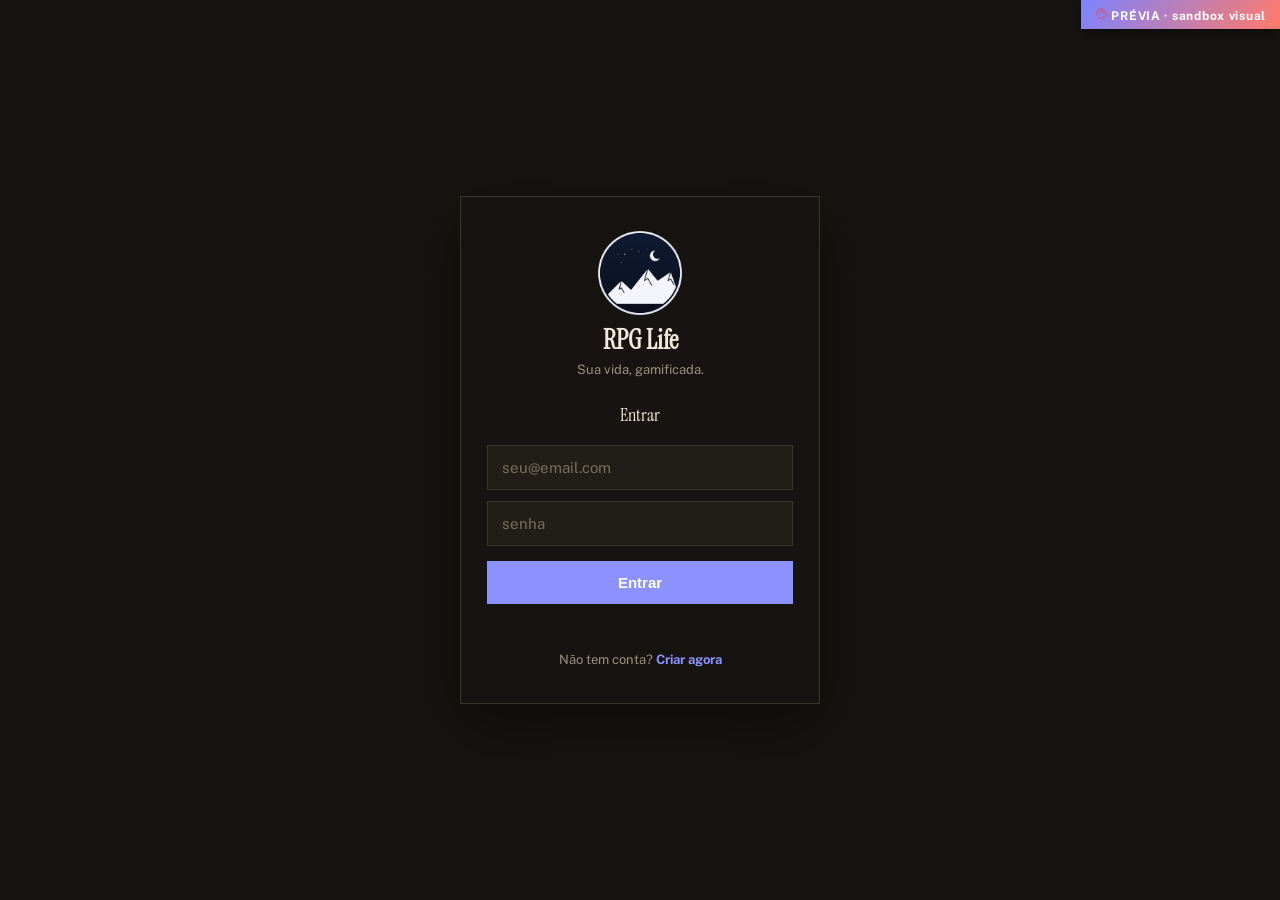
==== commit 569e16fa: "Config: remove campos manuais de sync (URL/chave/código/testar/salvar) e botão sincronizar — login j" ====
--- a/preview/index.html
+++ b/preview/index.html
@@ -7726,19 +7726,7 @@
       <div style="font-size:13px;min-width:0"><div style="color:var(--muted);font-size:11px">Logado como</div><div style="font-weight:600;overflow:hidden;text-overflow:ellipsis;white-space:nowrap">${(authSession() && authSession().user && authSession().user.email) || "\u2014"}</div></div>
       <button class="btn btn-ghost btn-sm" style="color:var(--red);flex:none" onclick="window._authSignOutBtn()">Sair</button>
     </div>
-    <small style="color:var(--muted);font-size:11px;display:block;margin-bottom:10px">Seus dados sincronizam automaticamente com sua conta em todos os aparelhos onde voc\xEA logar. O c\xF3digo abaixo \xE9 o ID da sua conta \u2014 n\xE3o precisa mexer.</small>
-    <div class="form-group"><label>URL do Supabase</label><input id="sync-url" value="${sync.url || ""}" placeholder="https://xxxx.supabase.co"></div>
-    <div class="form-group"><label>Chave p\xFAblica (anon)</label><input id="sync-key" value="${sync.key || ""}" placeholder="eyJ..."></div>
-    <div class="form-group"><label>\u{1F511} C\xF3digo de sincroniza\xE7\xE3o</label><input id="sync-code" value="${sync.code || ""}" placeholder="invente um c\xF3digo secreto, ex: victor-2026"></div>
-    <label style="display:flex;align-items:center;gap:8px;font-size:13px;margin-bottom:10px;cursor:pointer">
-      <input type="checkbox" id="sync-auto" style="width:16px;height:16px;flex:0 0 auto;margin:0;cursor:pointer" ${sync.auto !== false ? "checked" : ""}> <span>Sincronizar automaticamente</span>
-    </label>
-    <div style="display:flex;gap:8px;flex-wrap:wrap">
-      <button class="btn btn-ghost btn-sm" onclick="window._syncTest()">\u{1F50C} Testar conex\xE3o</button>
-      <button class="btn btn-ghost btn-sm" onclick="window._syncSave()">\u{1F4BE} Salvar config</button>
-      <button class="btn btn-primary btn-sm" onclick="window._syncNow()">\u{1F504} Sincronizar agora</button>
-    </div>
-    <div id="sync-status" style="font-size:12px;color:var(--muted);margin-top:8px">${sync.lastSync ? "\xDAltima sync: " + new Date(sync.lastSync).toLocaleString("pt-BR") : "Ainda n\xE3o sincronizado."}</div>
+    <small style="color:var(--muted);font-size:11px;display:block">Seus dados sincronizam automaticamente com sua conta em todos os aparelhos onde voc\xEA logar. ${sync.lastSync ? "\xDAltima sincroniza\xE7\xE3o: " + new Date(sync.lastSync).toLocaleString("pt-BR") + "." : ""}</small>
     <hr style="border-color:var(--border);margin:16px 0">
     <div class="card-title" style="margin-bottom:8px;color:var(--red)">\u26A0\uFE0F Zona de Risco</div>
     <div style="display:flex;gap:8px;flex-wrap:wrap">
@@ -7775,34 +7763,6 @@
     };
     window._gcalDisconnectFromSettings = () => { gcalDisconnect(); window._setGcalStatus(); renderGcalCard(); };
     window._setGcalStatus();
-    const syncMsg = (m, ok) => {
-      const el = document.getElementById("sync-status");
-      if (el) {
-        el.textContent = m;
-        el.style.color = ok ? "var(--green)" : "var(--red)";
-      }
-    };
-    const readSyncForm = () => ({ url: document.getElementById("sync-url").value.trim(), key: document.getElementById("sync-key").value.trim(), code: document.getElementById("sync-code").value.trim(), auto: document.getElementById("sync-auto").checked, lastSync: getSyncCfg().lastSync });
-    window._syncSave = () => {
-      setSyncCfg(readSyncForm());
-      syncMsg("Config salva \u2705", true);
-    };
-    window._syncTest = async () => {
-      syncMsg("Testando...", true);
-      const r = await testConnection(readSyncForm());
-      syncMsg(r.msg, r.ok);
-    };
-    window._syncNow = async () => {
-      setSyncCfg(readSyncForm());
-      if (!syncConfigured()) {
-        syncMsg("Preencha URL, chave e c\xF3digo.", false);
-        return;
-      }
-      syncMsg("Sincronizando...", true);
-      const r = await syncNow();
-      syncMsg(r.msg, r.ok);
-      if (r.ok && r.changed) setTimeout(() => location.reload(), 800);
-    };
     window._saveSettings = () => {
       const name = document.getElementById("set-name").value.trim();
       if (name) storage_default.update("character", (c) => {
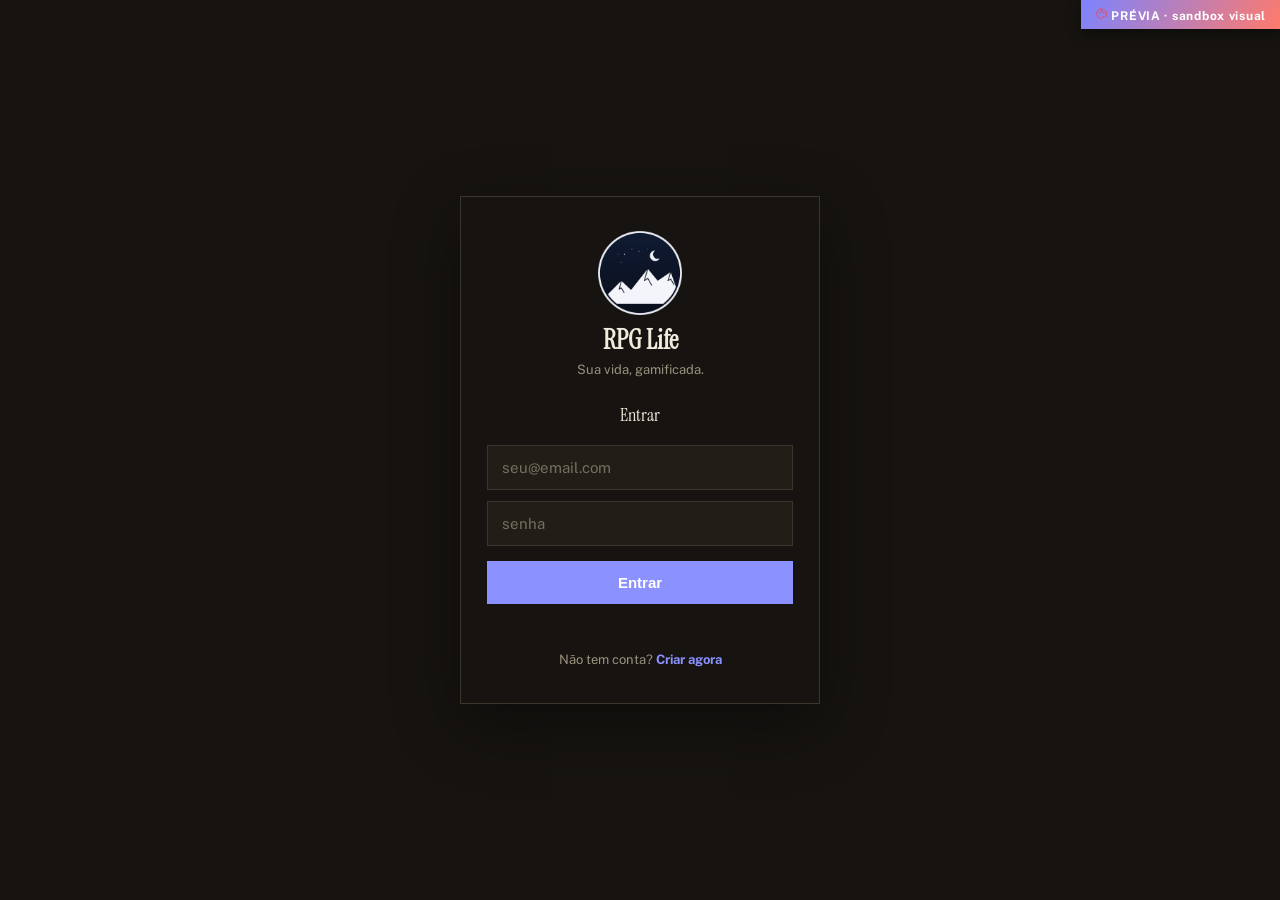
==== commit d8a90664: "Sync quase em tempo real: baixa automaticamente ao voltar o foco/abrir o app e a cada 20s (espia upd" ====
--- a/preview/index.html
+++ b/preview/index.html
@@ -7146,6 +7146,39 @@
     location.reload();
   };
 
+  // js/realtime.js — mantém a tela em dia sem recarregar: espia a nuvem e, se houver
+  // algo mais novo de outro aparelho, baixa e re-renderiza a seção atual.
+  async function _syncPeek() {
+    if (!syncEnabled()) return;
+    const c = getSyncCfg();
+    const url = normUrl(c.url);
+    try {
+      const res = await fetch(`${url}/rest/v1/vaults?code=eq.${encodeURIComponent(c.code)}&select=updated_at`, { headers: headers(c) });
+      if (!res.ok) return;
+      const rows = await res.json();
+      if (!Array.isArray(rows) || !rows.length) return;
+      const remoteAt = rows[0].updated_at || "";
+      const localMut = localStorage.getItem("rpg_mutated_at") || "";
+      const lastSync = c.lastSync || "";
+      // só baixa se a nuvem é mais nova que a última sync E que a última edição local
+      if (remoteAt && remoteAt > lastSync && (!localMut || remoteAt > localMut)) {
+        const r = await pull();
+        if (r && r.changed) {
+          try { renderCharMini(); } catch (e) {}
+          try { navigate(currentSection); } catch (e) {}
+        }
+      }
+    } catch (e) {}
+  }
+  function _syncPollTick() {
+    if (!syncEnabled() || document.hidden) return;
+    const mo = document.getElementById("modal-overlay");
+    if (mo && !mo.classList.contains("hidden")) return;              // não interrompe um modal aberto
+    const ae = document.activeElement;
+    if (ae && (ae.tagName === "INPUT" || ae.tagName === "TEXTAREA" || ae.isContentEditable)) return; // nem edição em andamento
+    _syncPeek();
+  }
+
   // js/app.js
   storage_default.init();
   window._onStorageChange = () => { try { localStorage.setItem("rpg_mutated_at", (/* @__PURE__ */ new Date()).toISOString()); } catch (e) {} schedulePush(); };
@@ -8215,6 +8248,11 @@
       _authShowGate();
     }
   })();
+  // Atualização automática (quase em tempo real): a cada 20s enquanto o app está visível,
+  // ao voltar o foco e ao reabrir a aba/app.
+  setInterval(_syncPollTick, 2e4);
+  document.addEventListener("visibilitychange", function () { if (!document.hidden) _syncPollTick(); });
+  window.addEventListener("focus", _syncPollTick);
   function showLevelUp2(char) {
     const tier = getTier(char.level);
     document.getElementById("levelup-avatar").innerHTML = getAvatarSVG(char.level, 80);
